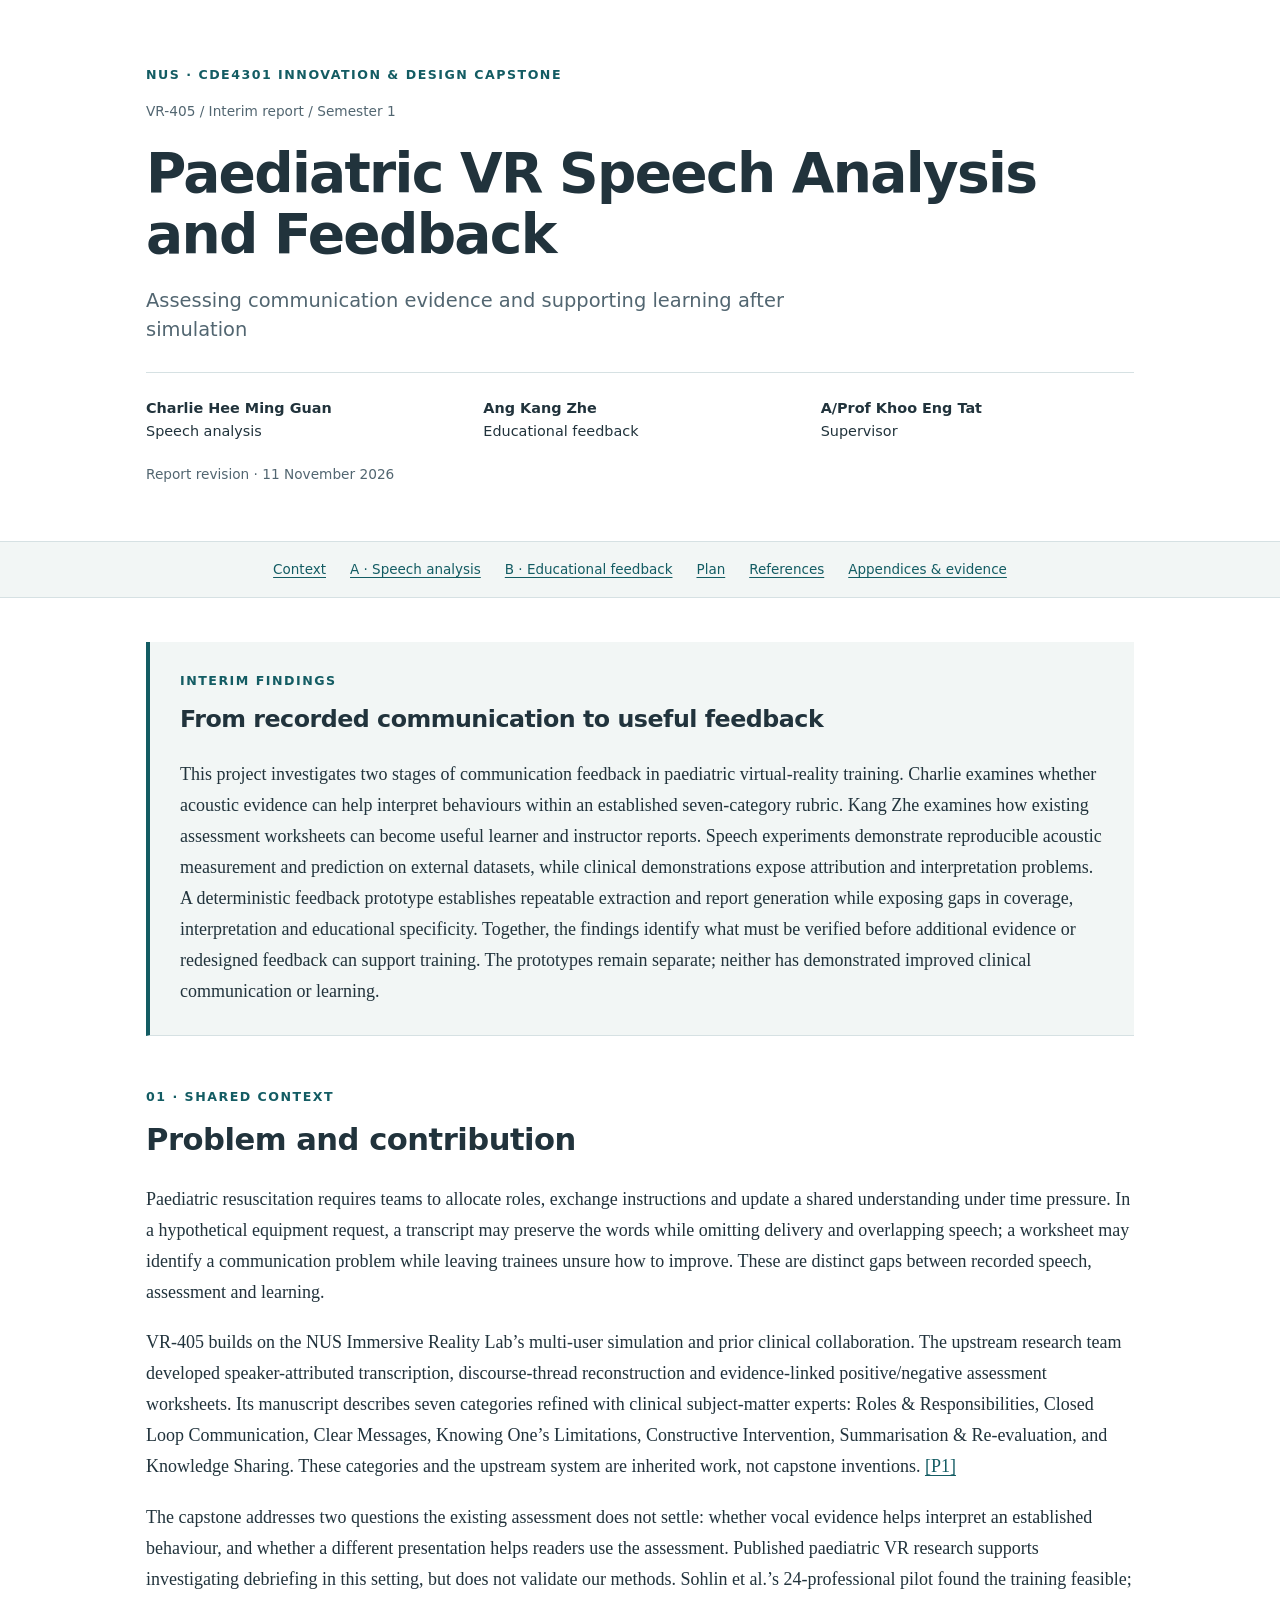
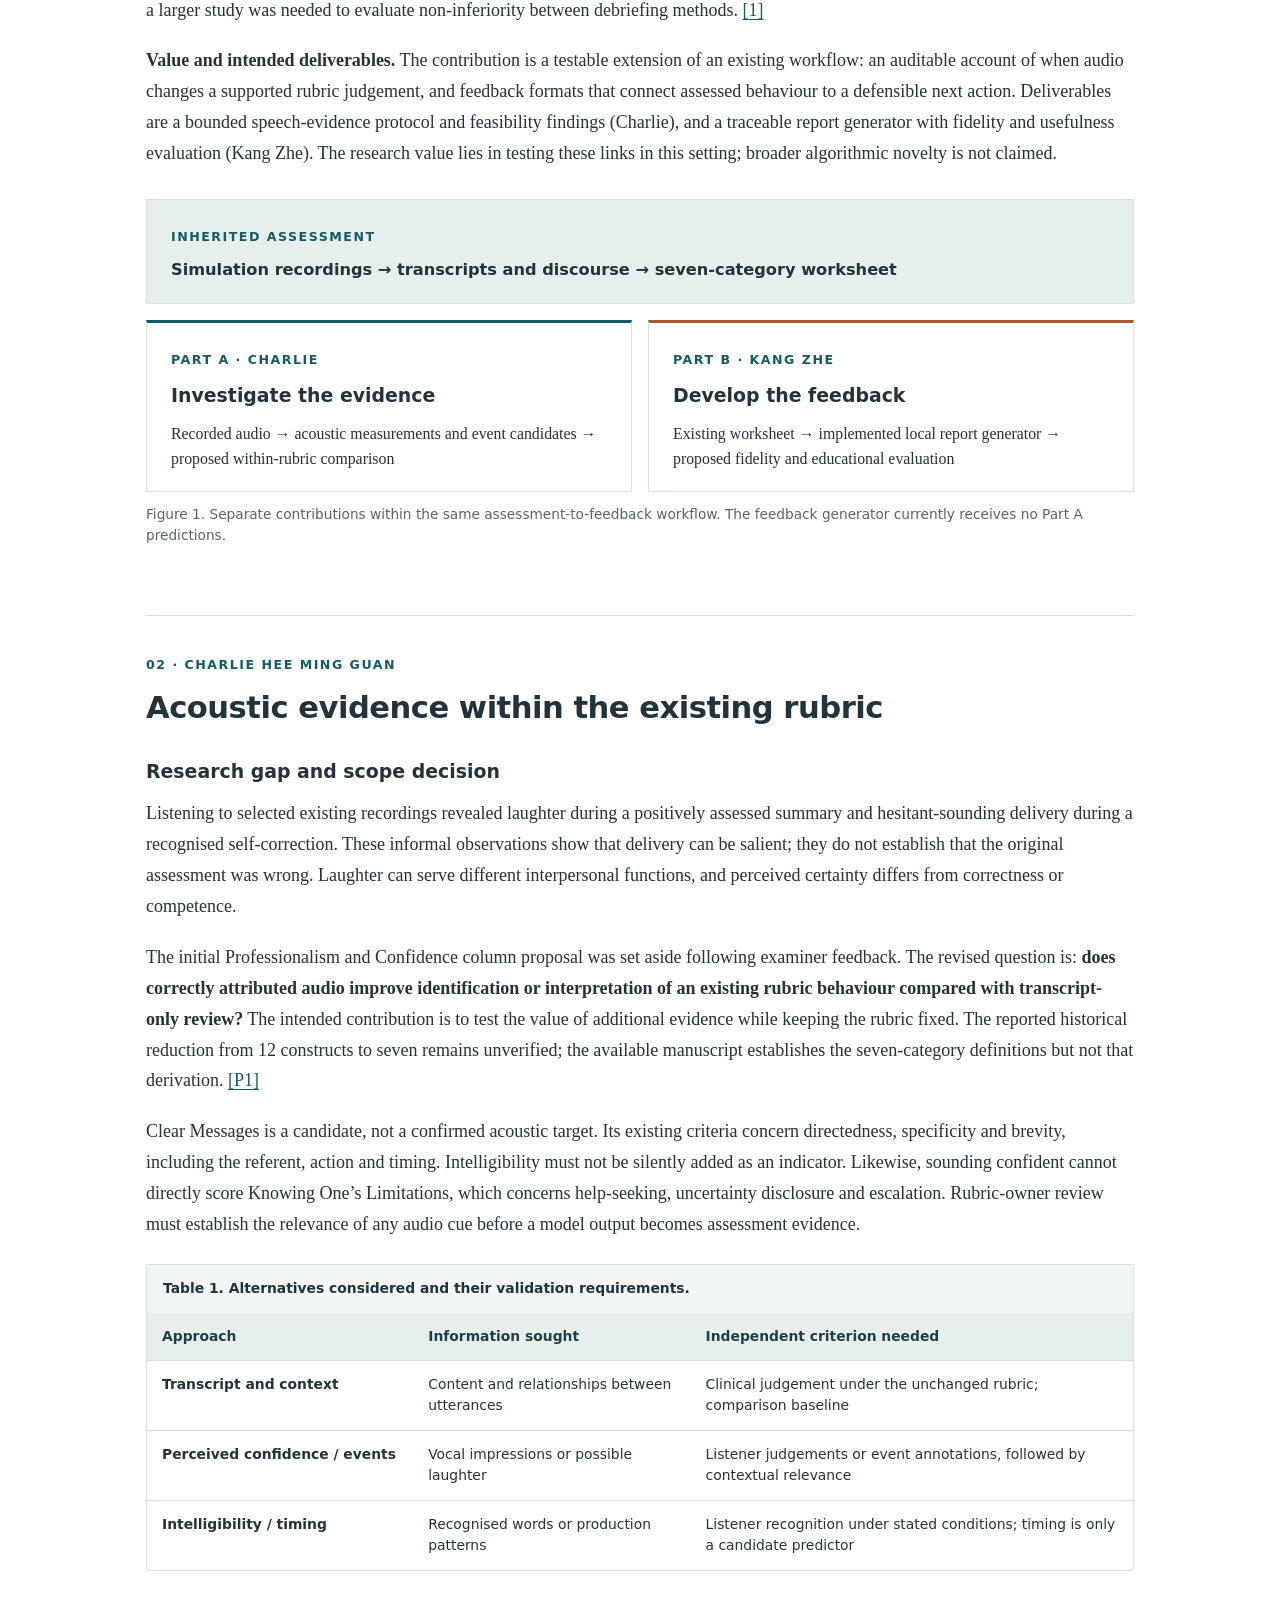
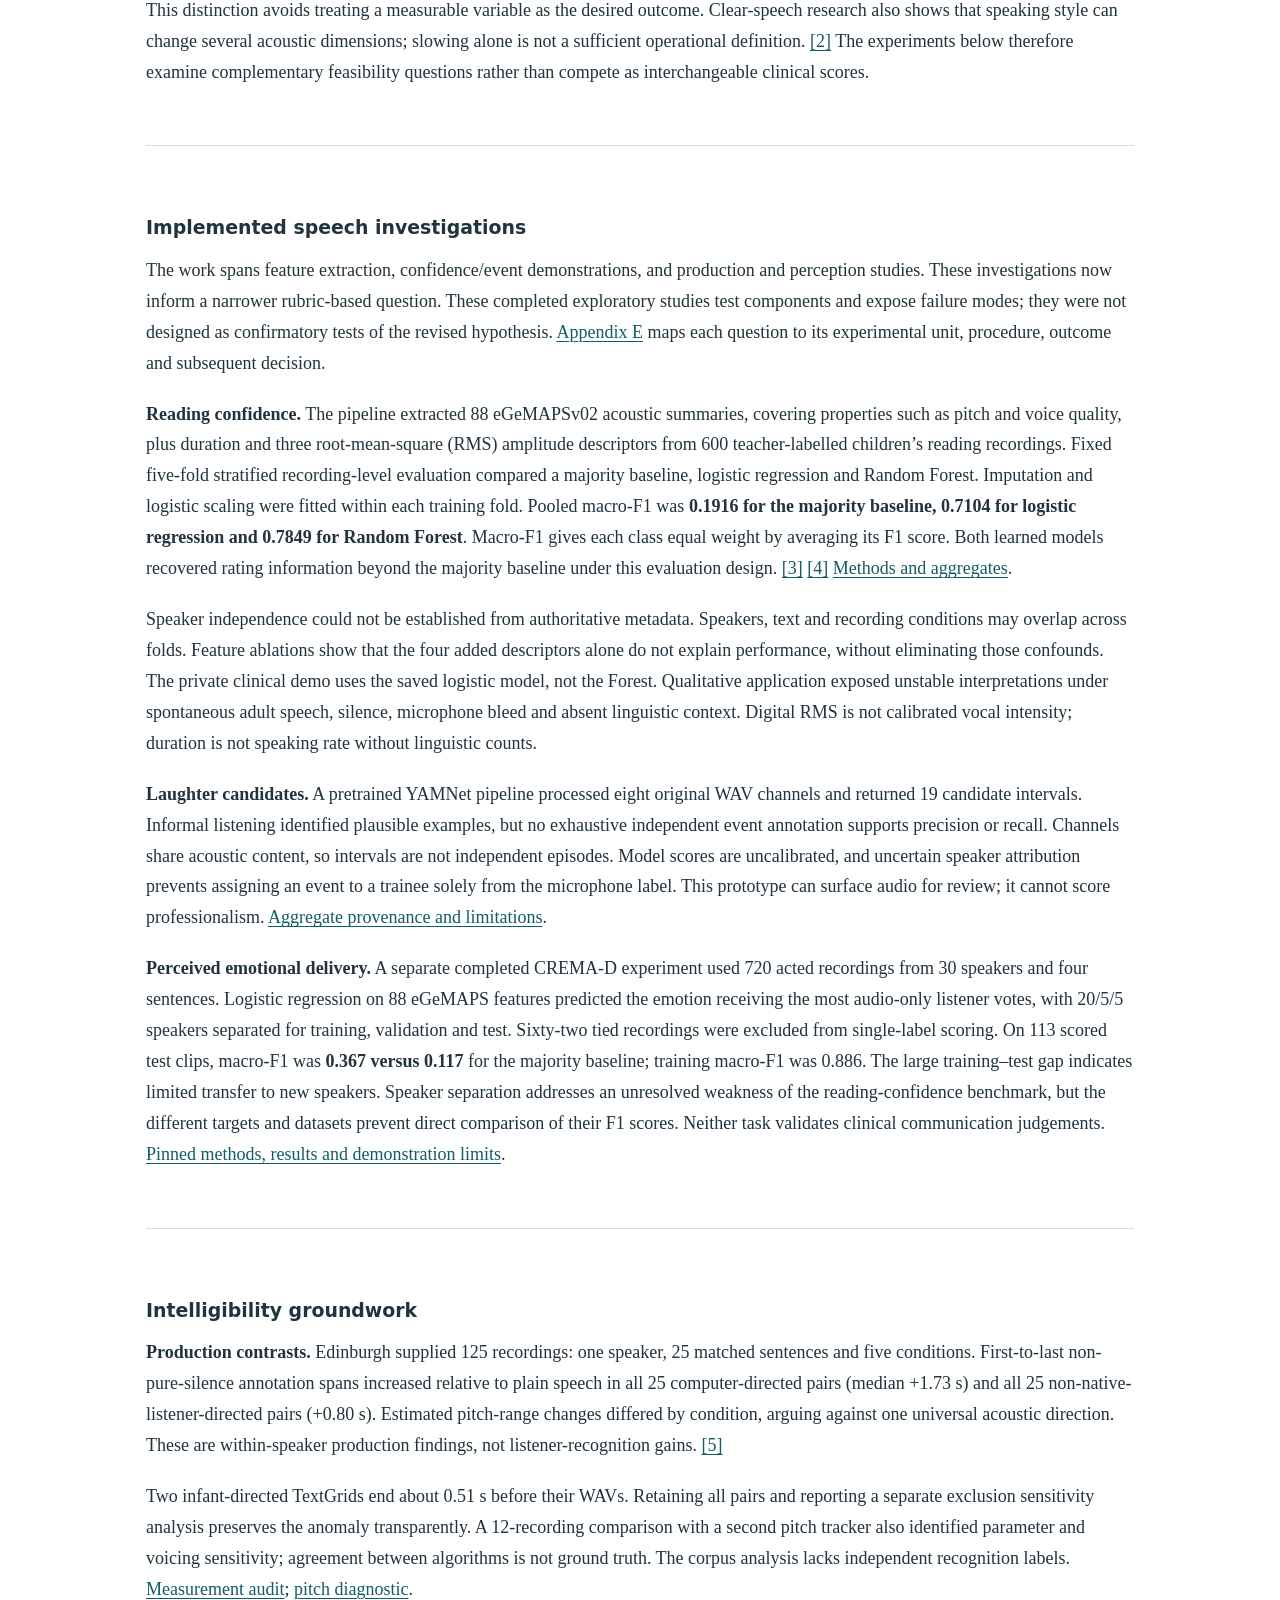
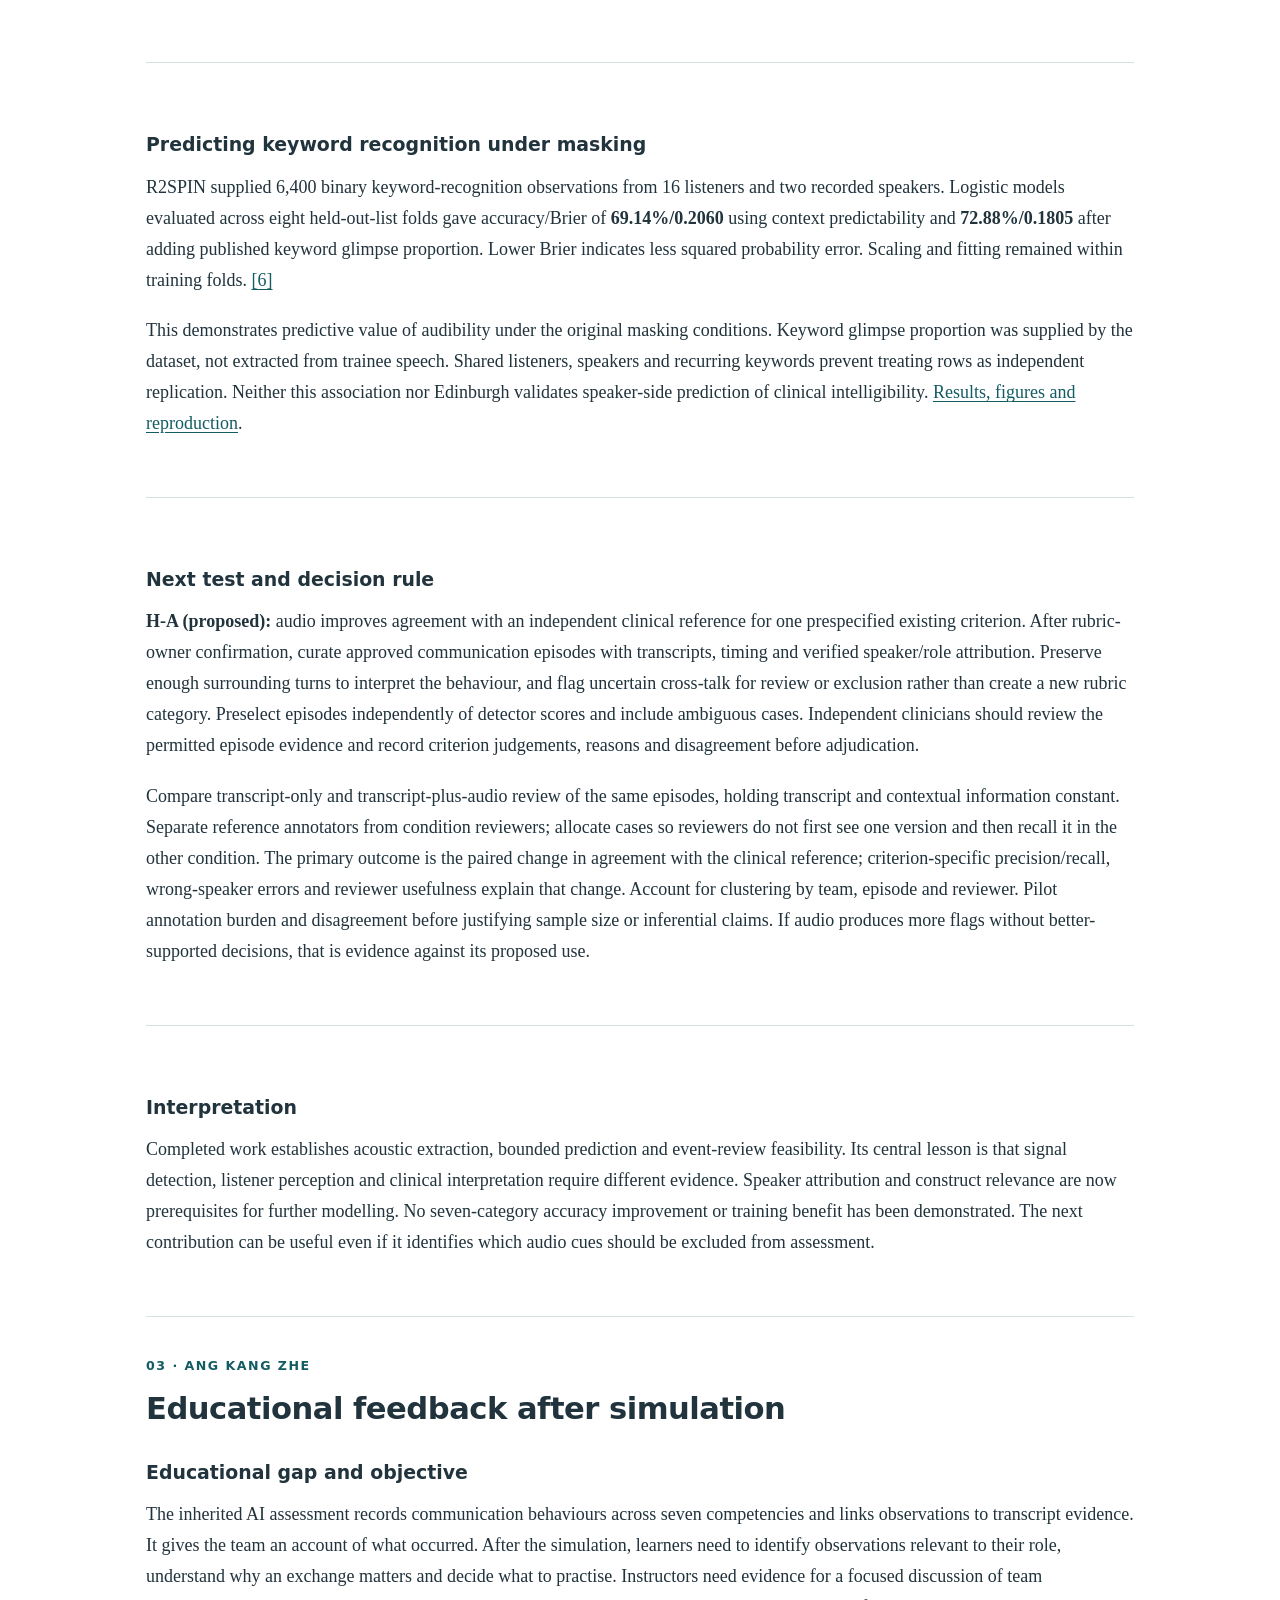
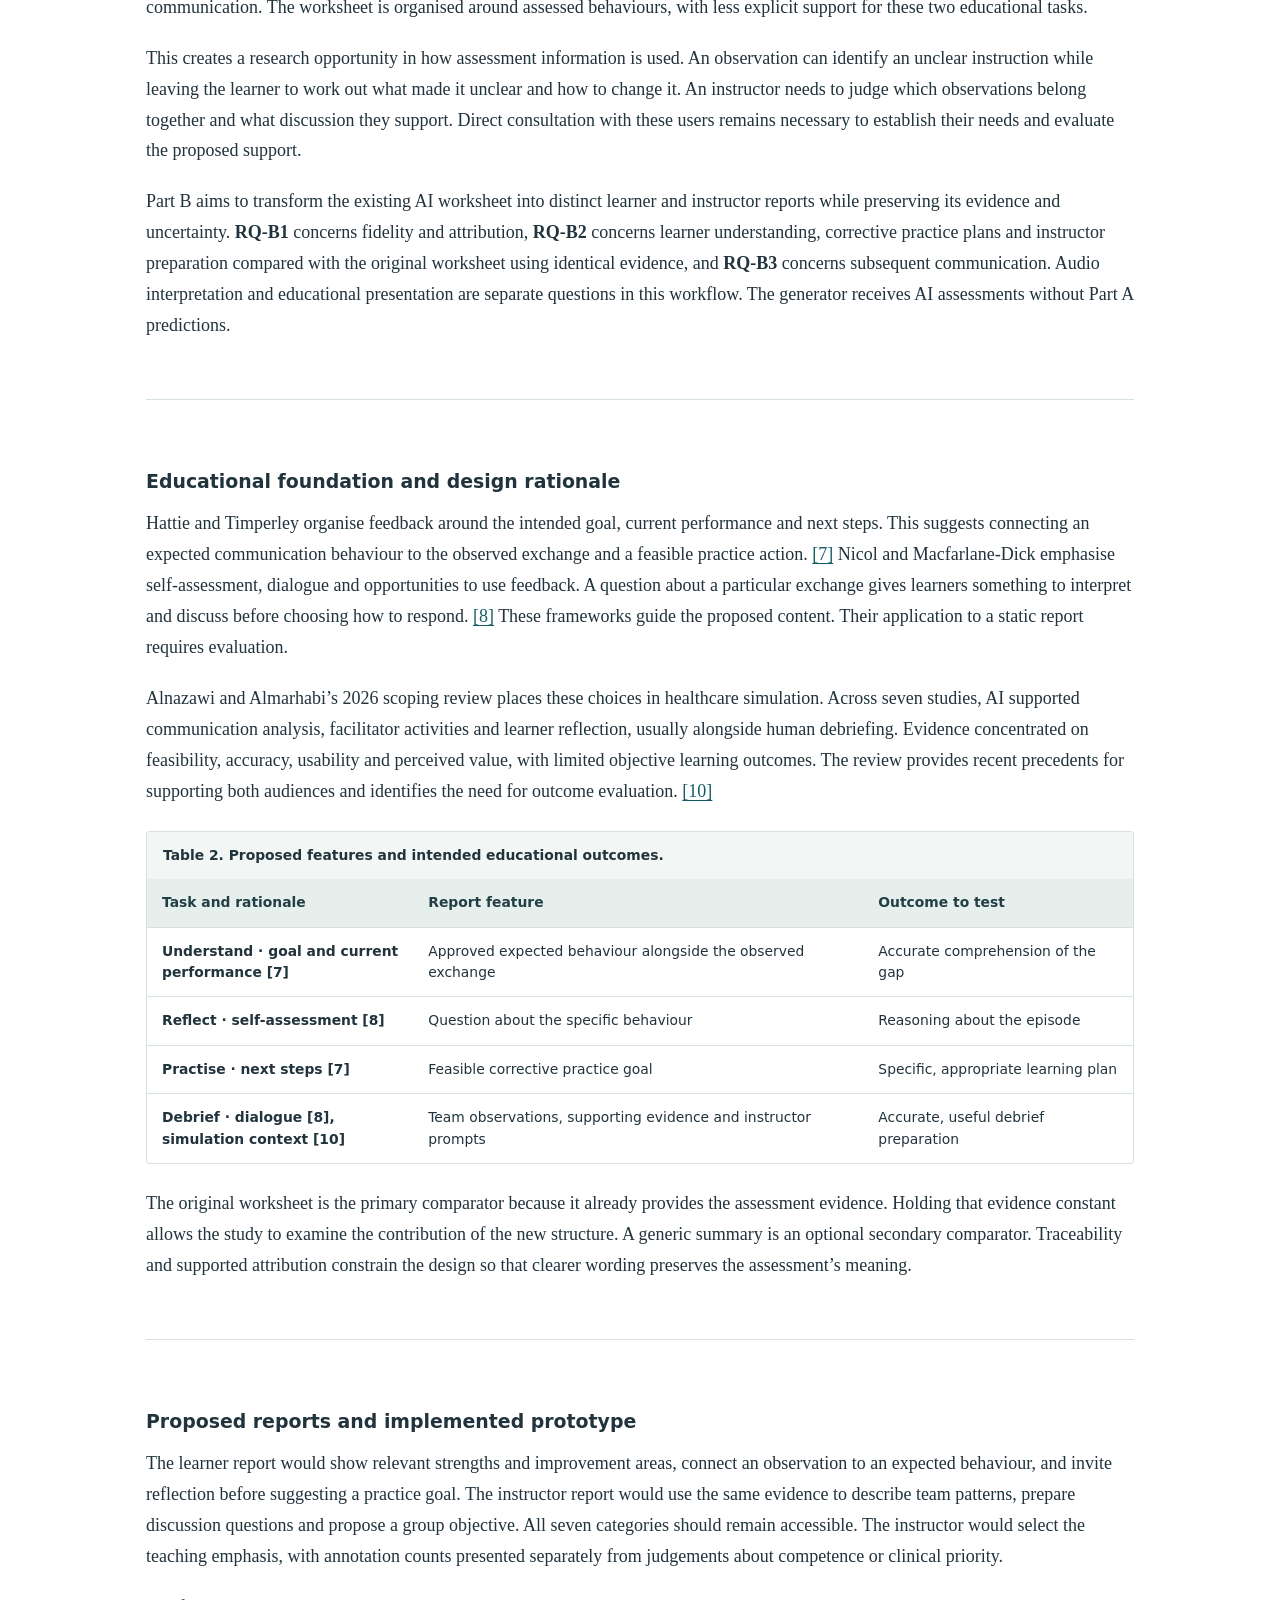
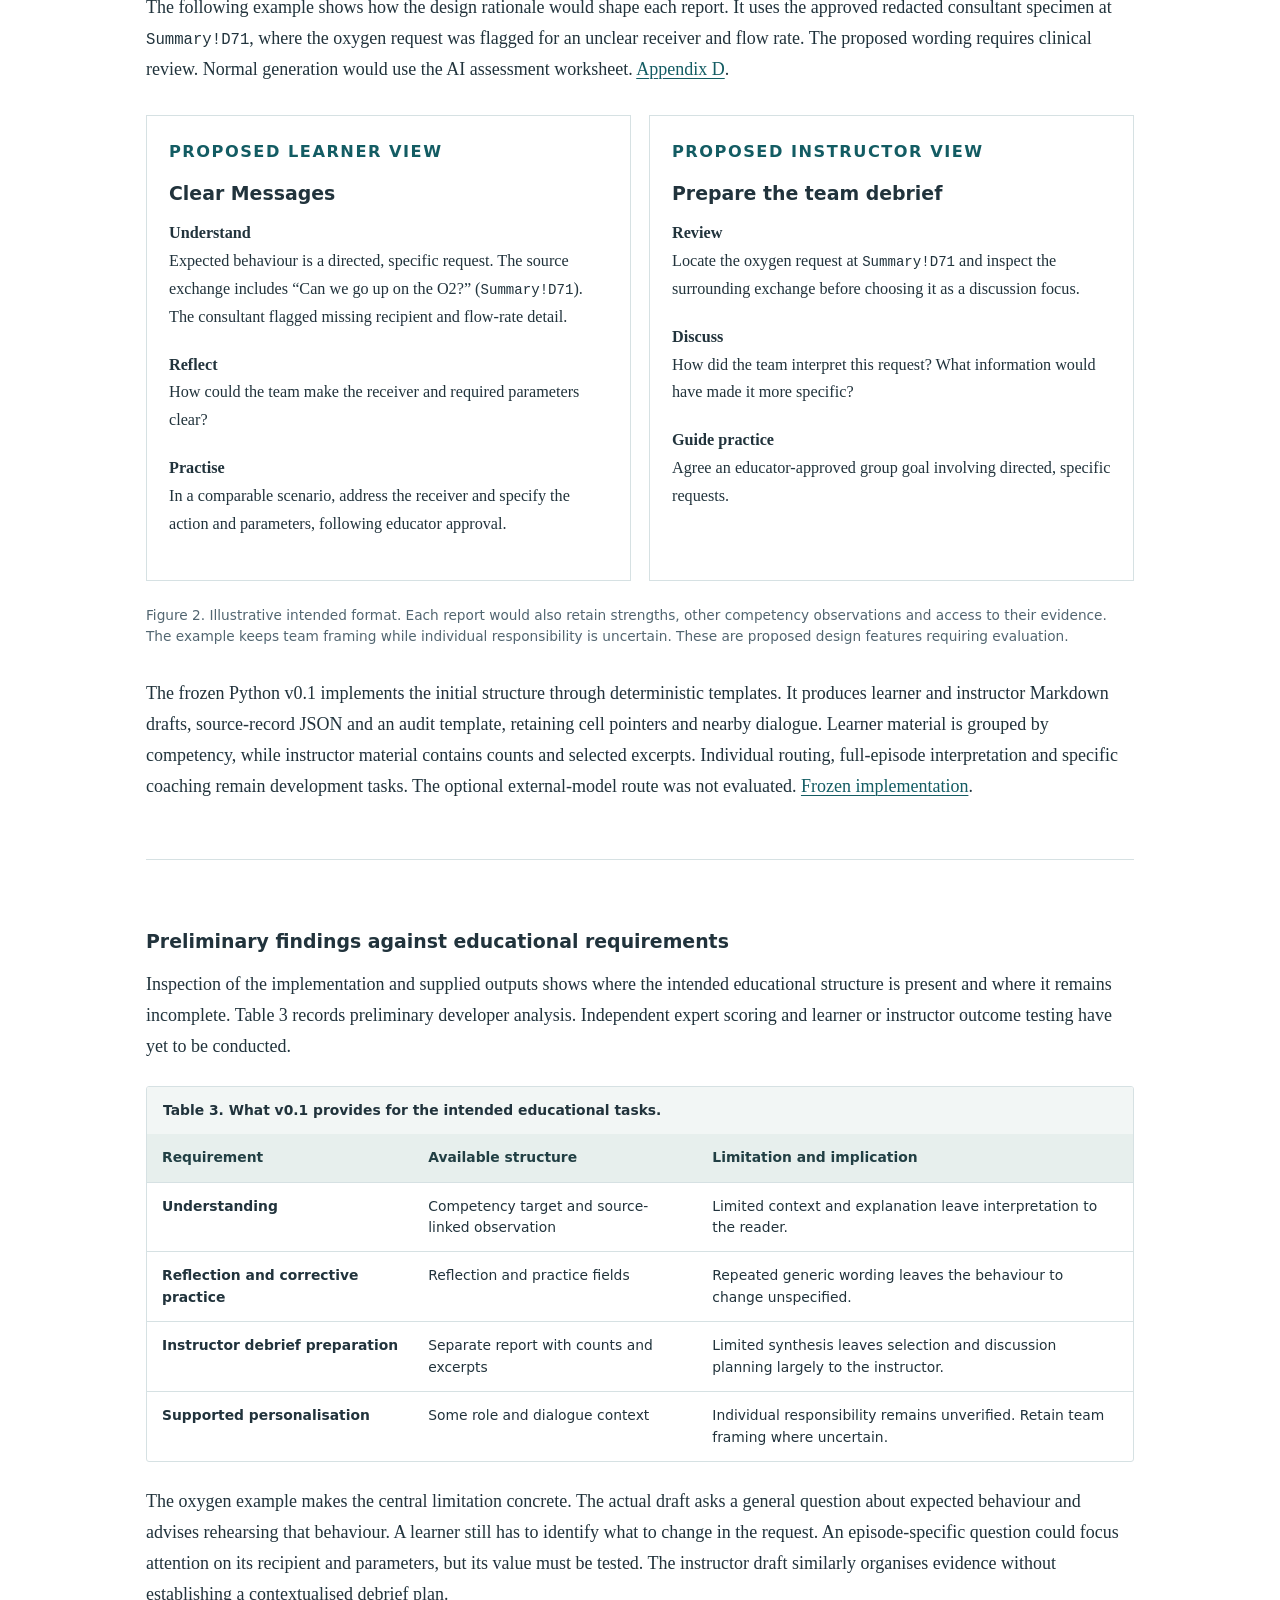
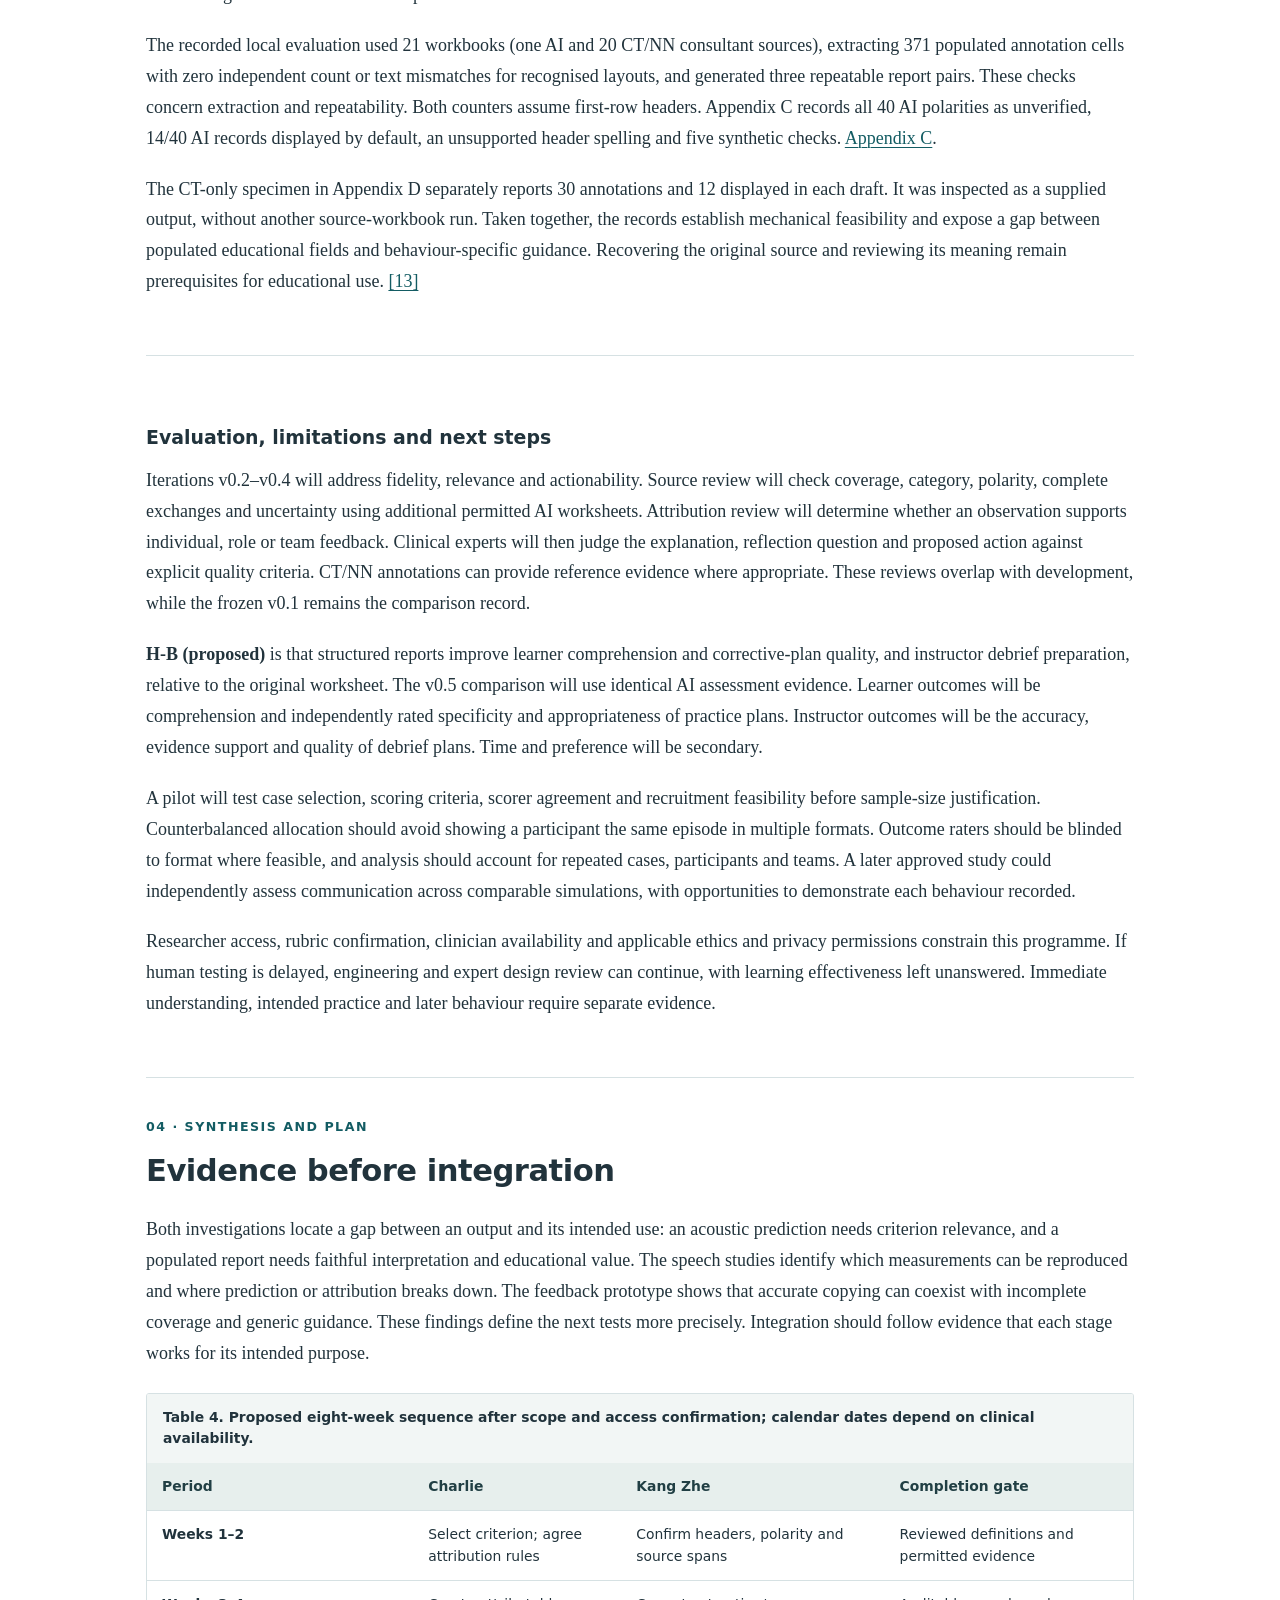
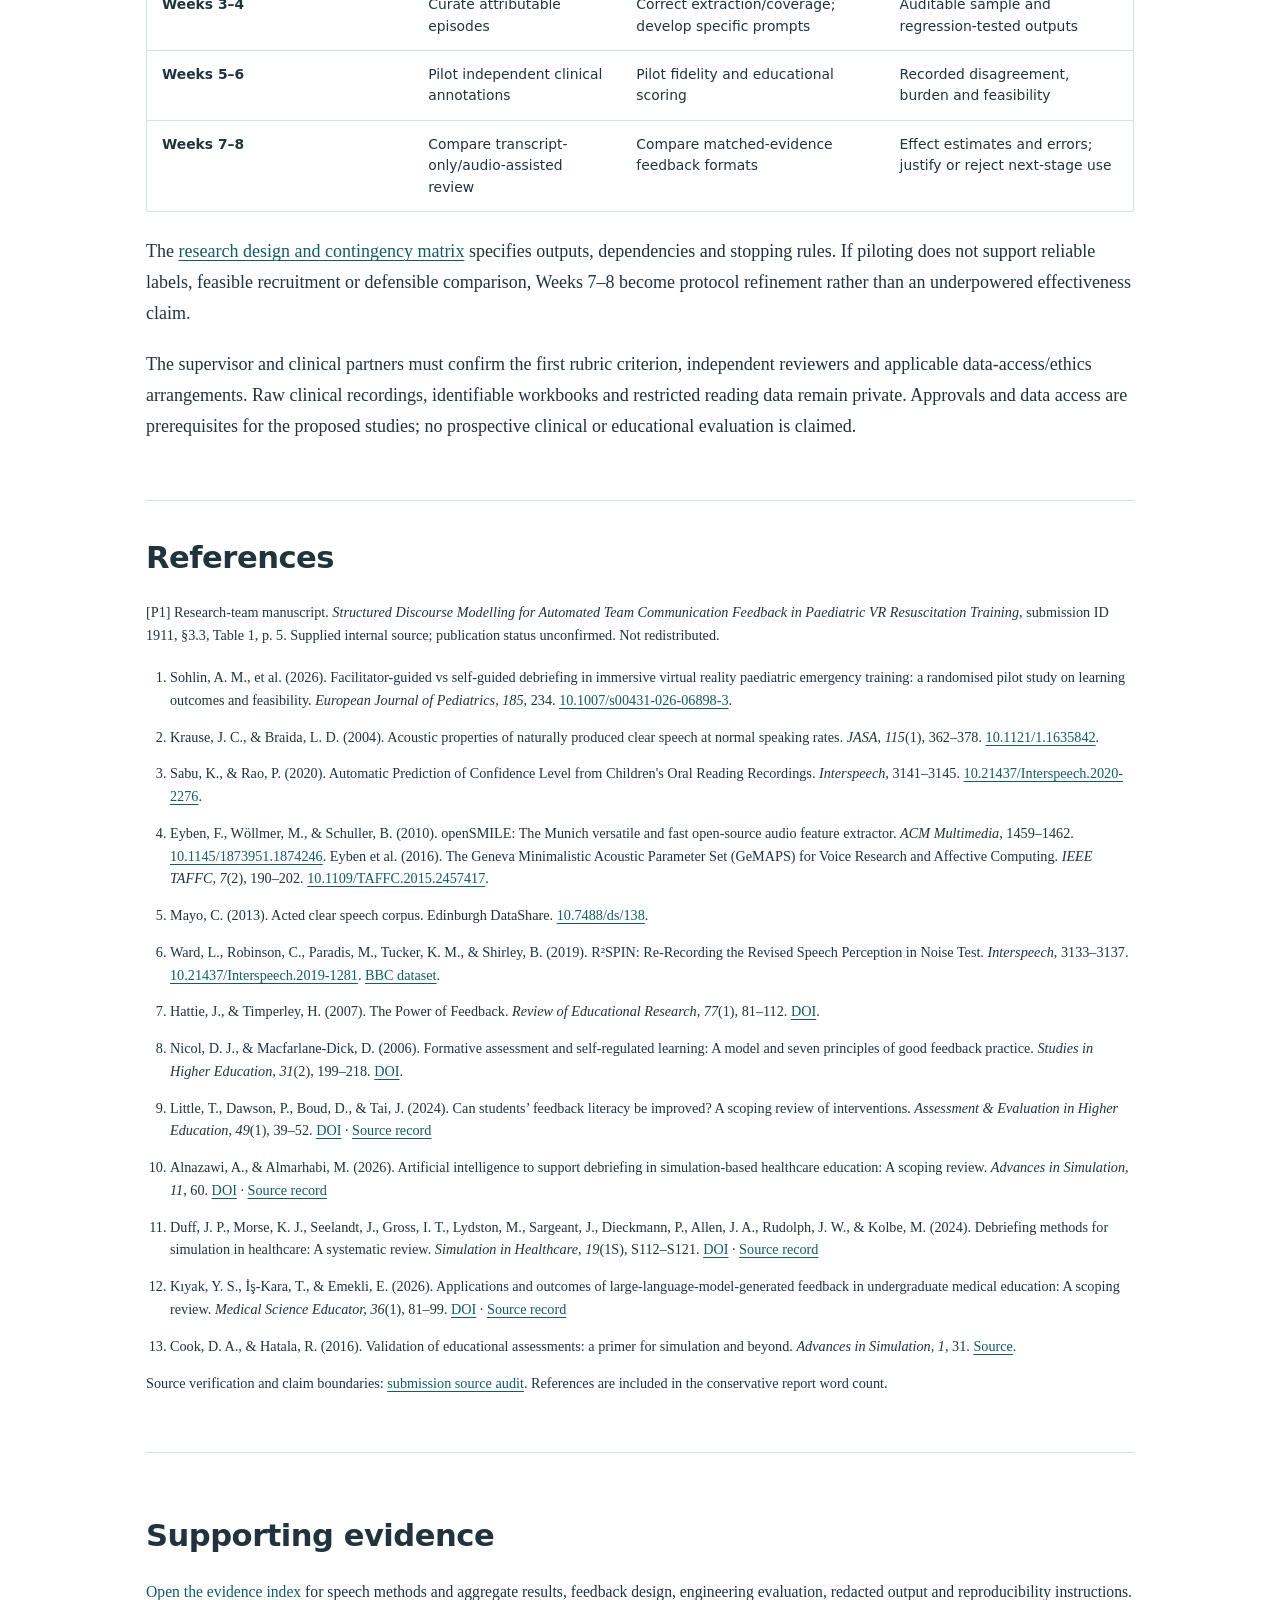
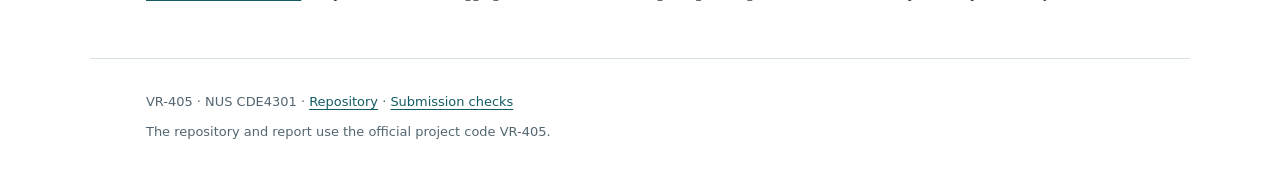
==== index.html @ 2db220df "Illustrate the intended learner and instructor report format" ====
<!doctype html>
<html lang="en"><head><meta charset="utf-8"><meta name="viewport" content="width=device-width,initial-scale=1"><meta name="description" content="VR-405 interim report: acoustic evidence within a seven-category communication rubric and educational feedback for paediatric VR training."><title>VR-405 · Paediatric VR Speech Analysis and Feedback</title><link rel="stylesheet" href="index.css"></head><body class="report"><a class="skip-link" href="#main-report">Skip to report</a>
<header class="masthead"><p class="eyebrow">NUS · CDE4301 Innovation &amp; Design Capstone</p><p class="report-code">VR-405 / Interim report / Semester 1</p><h1>Paediatric VR Speech Analysis and Feedback</h1><p class="deck">Assessing communication evidence and supporting learning after simulation</p><div class="authors"><p><strong>Charlie Hee Ming Guan</strong><br>Speech analysis</p><p><strong>Ang Kang Zhe</strong><br>Educational feedback</p><p><strong>A/Prof Khoo Eng Tat</strong><br>Supervisor</p></div><p class="status">Report revision · 11 November 2026</p></header>
<nav aria-label="Report navigation"><a href="#introduction">Context</a><a href="#part-a">A · Speech analysis</a><a href="#part-b">B · Educational feedback</a><a href="#conclusion">Plan</a><a href="#references">References</a><a href="docs/evidence.html">Appendices &amp; evidence</a></nav>
<main id="main-report">
<section id="summary" data-part="shared" class="summary"><p class="eyebrow">Interim findings</p><h2>From recorded communication to useful feedback</h2>
<p>This project investigates two stages of communication feedback in paediatric virtual-reality training. Charlie examines whether acoustic evidence can help interpret behaviours within an established seven-category rubric. Kang Zhe examines how existing assessment worksheets can become useful learner and instructor reports. Speech experiments demonstrate reproducible acoustic measurement and prediction on external datasets, while clinical demonstrations expose attribution and interpretation problems. A deterministic feedback prototype establishes repeatable extraction and report generation while exposing gaps in coverage, interpretation and educational specificity. Together, the findings identify what must be verified before additional evidence or redesigned feedback can support training. The prototypes remain separate; neither has demonstrated improved clinical communication or learning.</p></section>
<section id="introduction" data-part="shared"><p class="eyebrow">01 · Shared context</p><h2>Problem and contribution</h2>
<p>Paediatric resuscitation requires teams to allocate roles, exchange instructions and update a shared understanding under time pressure. In a hypothetical equipment request, a transcript may preserve the words while omitting delivery and overlapping speech; a worksheet may identify a communication problem while leaving trainees unsure how to improve. These are distinct gaps between recorded speech, assessment and learning.</p>
<p>VR-405 builds on the NUS Immersive Reality Lab’s multi-user simulation and prior clinical collaboration. The upstream research team developed speaker-attributed transcription, discourse-thread reconstruction and evidence-linked positive/negative assessment worksheets. Its manuscript describes seven categories refined with clinical subject-matter experts: Roles &amp; Responsibilities, Closed Loop Communication, Clear Messages, Knowing One’s Limitations, Constructive Intervention, Summarisation &amp; Re-evaluation, and Knowledge Sharing. These categories and the upstream system are inherited work, not capstone inventions. <a href="#ref-project">[P1]</a></p>
<p>The capstone addresses two questions the existing assessment does not settle: whether vocal evidence helps interpret an established behaviour, and whether a different presentation helps readers use the assessment. Published paediatric VR research supports investigating debriefing in this setting, but does not validate our methods. Sohlin et al.’s 24-professional pilot found the training feasible; a larger study was needed to evaluate non-inferiority between debriefing methods. <a href="#ref-vr">[1]</a></p>
<p><strong>Value and intended deliverables.</strong> The contribution is a testable extension of an existing workflow: an auditable account of when audio changes a supported rubric judgement, and feedback formats that connect assessed behaviour to a defensible next action. Deliverables are a bounded speech-evidence protocol and feasibility findings (Charlie), and a traceable report generator with fidelity and usefulness evaluation (Kang Zhe). The research value lies in testing these links in this setting; broader algorithmic novelty is not claimed.</p>
<figure class="workflow" aria-labelledby="workflow-caption">
<div class="flow-source"><span class="flow-label">Inherited assessment</span><strong>Simulation recordings → transcripts and discourse → seven-category worksheet</strong></div>
<div class="flow-branches"><div><span class="flow-label">Part A · Charlie</span><h3>Investigate the evidence</h3><p>Recorded audio → acoustic measurements and event candidates → proposed within-rubric comparison</p></div><div><span class="flow-label">Part B · Kang Zhe</span><h3>Develop the feedback</h3><p>Existing worksheet → implemented local report generator → proposed fidelity and educational evaluation</p></div></div>
<figcaption id="workflow-caption">Figure 1. Separate contributions within the same assessment-to-feedback workflow. The feedback generator currently receives no Part A predictions. </figcaption></figure>
</section>
<div id="charlie-contribution">
<section id="part-a" data-part="charlie"><p class="eyebrow">02 · Charlie Hee Ming Guan</p><h2>Acoustic evidence within the existing rubric</h2>
<h3>Research gap and scope decision</h3>
<p>Listening to selected existing recordings revealed laughter during a positively assessed summary and hesitant-sounding delivery during a recognised self-correction. These informal observations show that delivery can be salient; they do not establish that the original assessment was wrong. Laughter can serve different interpersonal functions, and perceived certainty differs from correctness or competence.</p>
<p>The initial Professionalism and Confidence column proposal was set aside following examiner feedback. The revised question is: <strong>does correctly attributed audio improve identification or interpretation of an existing rubric behaviour compared with transcript-only review?</strong> The intended contribution is to test the value of additional evidence while keeping the rubric fixed. The reported historical reduction from 12 constructs to seven remains unverified; the available manuscript establishes the seven-category definitions but not that derivation. <a href="#ref-project">[P1]</a></p>
<p>Clear Messages is a candidate, not a confirmed acoustic target. Its existing criteria concern directedness, specificity and brevity, including the referent, action and timing. Intelligibility must not be silently added as an indicator. Likewise, sounding confident cannot directly score Knowing One’s Limitations, which concerns help-seeking, uncertainty disclosure and escalation. Rubric-owner review must establish the relevance of any audio cue before a model output becomes assessment evidence.</p>
<div class="table-scroll" role="region" tabindex="0" aria-label="Speech research alternatives"><table><caption>Table 1. Alternatives considered and their validation requirements.</caption><thead><tr><th scope="col">Approach</th><th scope="col">Information sought</th><th scope="col">Independent criterion needed</th></tr></thead><tbody>
<tr><th scope="row">Transcript and context</th><td>Content and relationships between utterances</td><td>Clinical judgement under the unchanged rubric; comparison baseline</td></tr>
<tr><th scope="row">Perceived confidence / events</th><td>Vocal impressions or possible laughter</td><td>Listener judgements or event annotations, followed by contextual relevance</td></tr>
<tr><th scope="row">Intelligibility / timing</th><td>Recognised words or production patterns</td><td>Listener recognition under stated conditions; timing is only a candidate predictor</td></tr>
</tbody></table></div>
<p>This distinction avoids treating a measurable variable as the desired outcome. Clear-speech research also shows that speaking style can change several acoustic dimensions; slowing alone is not a sufficient operational definition. <a href="#ref-krause">[2]</a> The experiments below therefore examine complementary feasibility questions rather than compete as interchangeable clinical scores.</p>
</section>
<section id="methods" data-part="charlie"><h3>Implemented speech investigations</h3>
<p>The work spans feature extraction, confidence/event demonstrations, and production and perception studies. These investigations now inform a narrower rubric-based question. These completed exploratory studies test components and expose failure modes; they were not designed as confirmatory tests of the revised hypothesis. <a href="docs/project-design.html#completed">Appendix E</a> maps each question to its experimental unit, procedure, outcome and subsequent decision.</p>
<p><strong>Reading confidence.</strong> The pipeline extracted 88 eGeMAPSv02 acoustic summaries, covering properties such as pitch and voice quality, plus duration and three root-mean-square (RMS) amplitude descriptors from 600 teacher-labelled children’s reading recordings. Fixed five-fold stratified recording-level evaluation compared a majority baseline, logistic regression and Random Forest. Imputation and logistic scaling were fitted within each training fold. Pooled macro-F1 was <strong>0.1916 for the majority baseline, 0.7104 for logistic regression and 0.7849 for Random Forest</strong>. Macro-F1 gives each class equal weight by averaging its F1 score. Both learned models recovered rating information beyond the majority baseline under this evaluation design. <a href="#ref-sabu">[3]</a> <a href="#ref-features">[4]</a> <a href="docs/reading_confidence_benchmark.md">Methods and aggregates</a>.</p>
<p>Speaker independence could not be established from authoritative metadata. Speakers, text and recording conditions may overlap across folds. Feature ablations show that the four added descriptors alone do not explain performance, without eliminating those confounds. The private clinical demo uses the saved logistic model, not the Forest. Qualitative application exposed unstable interpretations under spontaneous adult speech, silence, microphone bleed and absent linguistic context. Digital RMS is not calibrated vocal intensity; duration is not speaking rate without linguistic counts.</p>
<p><strong>Laughter candidates.</strong> A pretrained YAMNet pipeline processed eight original WAV channels and returned 19 candidate intervals. Informal listening identified plausible examples, but no exhaustive independent event annotation supports precision or recall. Channels share acoustic content, so intervals are not independent episodes. Model scores are uncalibrated, and uncertain speaker attribution prevents assigning an event to a trainee solely from the microphone label. This prototype can surface audio for review; it cannot score professionalism. <a href="docs/speech-evidence.html#laughter">Aggregate provenance and limitations</a>.</p>
<p><strong>Perceived emotional delivery.</strong> A separate completed CREMA-D experiment used 720 acted recordings from 30 speakers and four sentences. Logistic regression on 88 eGeMAPS features predicted the emotion receiving the most audio-only listener votes, with 20/5/5 speakers separated for training, validation and test. Sixty-two tied recordings were excluded from single-label scoring. On 113 scored test clips, macro-F1 was <strong>0.367 versus 0.117</strong> for the majority baseline; training macro-F1 was 0.886. The large training–test gap indicates limited transfer to new speakers. Speaker separation addresses an unresolved weakness of the reading-confidence benchmark, but the different targets and datasets prevent direct comparison of their F1 scores. Neither task validates clinical communication judgements. <a href="docs/speech-evidence.html#emotion">Pinned methods, results and demonstration limits</a>.</p>
</section>
<section id="edinburgh" data-part="charlie"><h3>Intelligibility groundwork</h3>
<p><strong>Production contrasts.</strong> Edinburgh supplied 125 recordings: one speaker, 25 matched sentences and five conditions. First-to-last non-pure-silence annotation spans increased relative to plain speech in all 25 computer-directed pairs (median +1.73 s) and all 25 non-native-listener-directed pairs (+0.80 s). Estimated pitch-range changes differed by condition, arguing against one universal acoustic direction. These are within-speaker production findings, not listener-recognition gains. <a href="#ref-mayo">[5]</a></p>
<p>Two infant-directed TextGrids end about 0.51 s before their WAVs. Retaining all pairs and reporting a separate exclusion sensitivity analysis preserves the anomaly transparently. A 12-recording comparison with a second pitch tracker also identified parameter and voicing sensitivity; agreement between algorithms is not ground truth. The corpus analysis lacks independent recognition labels. <a href="docs/results/measurement-audit.md">Measurement audit</a>; <a href="docs/results/pitch-quality-review.md">pitch diagnostic</a>.</p>
</section>
<section id="benchmark" data-part="charlie"><h3>Predicting keyword recognition under masking</h3><p> R2SPIN supplied 6,400 binary keyword-recognition observations from 16 listeners and two recorded speakers. Logistic models evaluated across eight held-out-list folds gave accuracy/Brier of <strong>69.14%/0.2060</strong> using context predictability and <strong>72.88%/0.1805</strong> after adding published keyword glimpse proportion. Lower Brier indicates less squared probability error. Scaling and fitting remained within training folds. <a href="#ref-ward">[6]</a></p>
<p>This demonstrates predictive value of audibility under the original masking conditions. Keyword glimpse proportion was supplied by the dataset, not extracted from trainee speech. Shared listeners, speakers and recurring keywords prevent treating rows as independent replication. Neither this association nor Edinburgh validates speaker-side prediction of clinical intelligibility. <a href="docs/speech-evidence.html#intelligibility">Results, figures and reproduction</a>.</p></section>
<section id="questions" data-part="charlie"><h3>Next test and decision rule</h3>
<p><strong>H-A (proposed):</strong> audio improves agreement with an independent clinical reference for one prespecified existing criterion. After rubric-owner confirmation, curate approved communication episodes with transcripts, timing and verified speaker/role attribution. Preserve enough surrounding turns to interpret the behaviour, and flag uncertain cross-talk for review or exclusion rather than create a new rubric category. Preselect episodes independently of detector scores and include ambiguous cases. Independent clinicians should review the permitted episode evidence and record criterion judgements, reasons and disagreement before adjudication.</p>
<p>Compare transcript-only and transcript-plus-audio review of the same episodes, holding transcript and contextual information constant. Separate reference annotators from condition reviewers; allocate cases so reviewers do not first see one version and then recall it in the other condition. The primary outcome is the paired change in agreement with the clinical reference; criterion-specific precision/recall, wrong-speaker errors and reviewer usefulness explain that change. Account for clustering by team, episode and reviewer. Pilot annotation burden and disagreement before justifying sample size or inferential claims. If audio produces more flags without better-supported decisions, that is evidence against its proposed use.</p>
</section>
<section id="limitations" data-part="charlie"><h3>Interpretation</h3><p>Completed work establishes acoustic extraction, bounded prediction and event-review feasibility. Its central lesson is that signal detection, listener perception and clinical interpretation require different evidence. Speaker attribution and construct relevance are now prerequisites for further modelling. No seven-category accuracy improvement or training benefit has been demonstrated. The next contribution can be useful even if it identifies which audio cues should be excluded from assessment.</p></section>
</div>
<div id="kang-zhe-contribution">
<section id="part-b" data-part="kang_zhe"><p class="eyebrow">03 · Ang Kang Zhe</p><h2>Educational feedback after simulation</h2>
<h3>Educational gap and objective</h3>
<p>The inherited AI assessment records communication behaviours across seven competencies and links observations to transcript evidence. It gives the team an account of what occurred. After the simulation, learners need to identify observations relevant to their role, understand why an exchange matters and decide what to practise. Instructors need evidence for a focused discussion of team communication. The worksheet is organised around assessed behaviours, with less explicit support for these two educational tasks.</p>
<p>This creates a research opportunity in how assessment information is used. An observation can identify an unclear instruction while leaving the learner to work out what made it unclear and how to change it. An instructor needs to judge which observations belong together and what discussion they support. Direct consultation with these users remains necessary to establish their needs and evaluate the proposed support.</p>
<p>Part B aims to transform the existing AI worksheet into distinct learner and instructor reports while preserving its evidence and uncertainty. <strong>RQ-B1</strong> concerns fidelity and attribution, <strong>RQ-B2</strong> concerns learner understanding, corrective practice plans and instructor preparation compared with the original worksheet using identical evidence, and <strong>RQ-B3</strong> concerns subsequent communication. Audio interpretation and educational presentation are separate questions in this workflow. The generator receives AI assessments without Part A predictions.</p>
</section>
<section id="feedback-theory" data-part="kang_zhe"><h3>Educational foundation and design rationale</h3>
<p>Hattie and Timperley organise feedback around the intended goal, current performance and next steps. This suggests connecting an expected communication behaviour to the observed exchange and a feasible practice action. <a id="cite-feedback-hattie" href="#ref-hattie">[7]</a> Nicol and Macfarlane-Dick emphasise self-assessment, dialogue and opportunities to use feedback. A question about a particular exchange gives learners something to interpret and discuss before choosing how to respond. <a id="cite-feedback-nicol" href="#ref-nicol">[8]</a> These frameworks guide the proposed content. Their application to a static report requires evaluation.</p>
<p>Alnazawi and Almarhabi’s 2026 scoping review places these choices in healthcare simulation. Across seven studies, AI supported communication analysis, facilitator activities and learner reflection, usually alongside human debriefing. Evidence concentrated on feasibility, accuracy, usability and perceived value, with limited objective learning outcomes. The review provides recent precedents for supporting both audiences and identifies the need for outcome evaluation. <a href="#ref-alnazawi">[10]</a></p>
<div class="table-scroll" role="region" tabindex="0" aria-label="Educational rationale and report features"><table><caption>Table 2. Proposed features and intended educational outcomes.</caption><thead><tr><th scope="col">Task and rationale</th><th scope="col">Report feature</th><th scope="col">Outcome to test</th></tr></thead><tbody>
<tr><th scope="row">Understand · goal and current performance [7]</th><td>Approved expected behaviour alongside the observed exchange</td><td>Accurate comprehension of the gap</td></tr>
<tr><th scope="row">Reflect · self-assessment [8]</th><td>Question about the specific behaviour</td><td>Reasoning about the episode</td></tr>
<tr><th scope="row">Practise · next steps [7]</th><td>Feasible corrective practice goal</td><td>Specific, appropriate learning plan</td></tr>
<tr><th scope="row">Debrief · dialogue [8], simulation context [10]</th><td>Team observations, supporting evidence and instructor prompts</td><td>Accurate, useful debrief preparation</td></tr>
</tbody></table></div>
<p>The original worksheet is the primary comparator because it already provides the assessment evidence. Holding that evidence constant allows the study to examine the contribution of the new structure. A generic summary is an optional secondary comparator. Traceability and supported attribution constrain the design so that clearer wording preserves the assessment’s meaning.</p>
</section>
<section id="feedback-method" data-part="kang_zhe"><h3>Proposed reports and implemented prototype</h3>
<p>The learner report would show relevant strengths and improvement areas, connect an observation to an expected behaviour, and invite reflection before suggesting a practice goal. The instructor report would use the same evidence to describe team patterns, prepare discussion questions and propose a group objective. All seven categories should remain accessible. The instructor would select the teaching emphasis, with annotation counts presented separately from judgements about competence or clinical priority.</p>
<p>The following example shows how the design rationale would shape each report. It uses the approved redacted consultant specimen at <code>Summary!D71</code>, where the oxygen request was flagged for an unclear receiver and flow rate. The proposed wording requires clinical review. Normal generation would use the AI assessment worksheet. <a href="docs/feedback/output-v01.html">Appendix D</a>.</p>
<figure id="feedback-format" aria-labelledby="feedback-format-caption">
<div class="evidence-grid">
<article class="evidence-card"><p class="eyebrow">Proposed learner view</p><h3>Clear Messages</h3>
<p><strong>Understand</strong><br>Expected behaviour is a directed, specific request. The source exchange includes “Can we go up on the O2?” (<code>Summary!D71</code>). The consultant flagged missing recipient and flow-rate detail.</p>
<p><strong>Reflect</strong><br>How could the team make the receiver and required parameters clear?</p>
<p><strong>Practise</strong><br>In a comparable scenario, address the receiver and specify the action and parameters, following educator approval.</p></article>
<article class="evidence-card"><p class="eyebrow">Proposed instructor view</p><h3>Prepare the team debrief</h3>
<p><strong>Review</strong><br>Locate the oxygen request at <code>Summary!D71</code> and inspect the surrounding exchange before choosing it as a discussion focus.</p>
<p><strong>Discuss</strong><br>How did the team interpret this request? What information would have made it more specific?</p>
<p><strong>Guide practice</strong><br>Agree an educator-approved group goal involving directed, specific requests.</p></article>
</div>
<figcaption id="feedback-format-caption">Figure 2. Illustrative intended format. Each report would also retain strengths, other competency observations and access to their evidence. The example keeps team framing while individual responsibility is uncertain. These are proposed design features requiring evaluation.</figcaption>
</figure>
<p>The frozen Python v0.1 implements the initial structure through deterministic templates. It produces learner and instructor Markdown drafts, source-record JSON and an audit template, retaining cell pointers and nearby dialogue. Learner material is grouped by competency, while instructor material contains counts and selected excerpts. Individual routing, full-episode interpretation and specific coaching remain development tasks. The optional external-model route was not evaluated. <a href="prototype/feedback/v0.1/README.md">Frozen implementation</a>.</p>
</section>
<section id="feedback-evaluation" data-part="kang_zhe"><h3>Preliminary findings against educational requirements</h3>
<p>Inspection of the implementation and supplied outputs shows where the intended educational structure is present and where it remains incomplete. Table 3 records preliminary developer analysis. Independent expert scoring and learner or instructor outcome testing have yet to be conducted.</p>
<div class="table-scroll" role="region" tabindex="0" aria-label="Educational requirements and preliminary feedback findings"><table><caption>Table 3. What v0.1 provides for the intended educational tasks.</caption><thead><tr><th scope="col">Requirement</th><th scope="col">Available structure</th><th scope="col">Limitation and implication</th></tr></thead><tbody>
<tr><th scope="row">Understanding</th><td>Competency target and source-linked observation</td><td>Limited context and explanation leave interpretation to the reader.</td></tr>
<tr><th scope="row">Reflection and corrective practice</th><td>Reflection and practice fields</td><td>Repeated generic wording leaves the behaviour to change unspecified.</td></tr>
<tr><th scope="row">Instructor debrief preparation</th><td>Separate report with counts and excerpts</td><td>Limited synthesis leaves selection and discussion planning largely to the instructor.</td></tr>
<tr><th scope="row">Supported personalisation</th><td>Some role and dialogue context</td><td>Individual responsibility remains unverified. Retain team framing where uncertain.</td></tr>
</tbody></table></div>
<p>The oxygen example makes the central limitation concrete. The actual draft asks a general question about expected behaviour and advises rehearsing that behaviour. A learner still has to identify what to change in the request. An episode-specific question could focus attention on its recipient and parameters, but its value must be tested. The instructor draft similarly organises evidence without establishing a contextualised debrief plan.</p>
<p>The recorded local evaluation used 21 workbooks (one AI and 20 CT/NN consultant sources), extracting 371 populated annotation cells with zero independent count or text mismatches for recognised layouts, and generated three repeatable report pairs. These checks concern extraction and repeatability. Both counters assume first-row headers. Appendix C records all 40 AI polarities as unverified, 14/40 AI records displayed by default, an unsupported header spelling and five synthetic checks. <a href="docs/feedback/evaluation-v01.html">Appendix C</a>.</p>
<p>The CT-only specimen in Appendix D separately reports 30 annotations and 12 displayed in each draft. It was inspected as a supplied output, without another source-workbook run. Taken together, the records establish mechanical feasibility and expose a gap between populated educational fields and behaviour-specific guidance. Recovering the original source and reviewing its meaning remain prerequisites for educational use. <a id="cite-feedback-validity" href="#ref-validity">[13]</a></p>
</section>
<section id="feedback-discussion" data-part="kang_zhe"><h3>Evaluation, limitations and next steps</h3>
<p>Iterations v0.2–v0.4 will address fidelity, relevance and actionability. Source review will check coverage, category, polarity, complete exchanges and uncertainty using additional permitted AI worksheets. Attribution review will determine whether an observation supports individual, role or team feedback. Clinical experts will then judge the explanation, reflection question and proposed action against explicit quality criteria. CT/NN annotations can provide reference evidence where appropriate. These reviews overlap with development, while the frozen v0.1 remains the comparison record.</p>
<p><strong>H-B (proposed)</strong> is that structured reports improve learner comprehension and corrective-plan quality, and instructor debrief preparation, relative to the original worksheet. The v0.5 comparison will use identical AI assessment evidence. Learner outcomes will be comprehension and independently rated specificity and appropriateness of practice plans. Instructor outcomes will be the accuracy, evidence support and quality of debrief plans. Time and preference will be secondary.</p>
<p>A pilot will test case selection, scoring criteria, scorer agreement and recruitment feasibility before sample-size justification. Counterbalanced allocation should avoid showing a participant the same episode in multiple formats. Outcome raters should be blinded to format where feasible, and analysis should account for repeated cases, participants and teams. A later approved study could independently assess communication across comparable simulations, with opportunities to demonstrate each behaviour recorded.</p>
<p>Researcher access, rubric confirmation, clinician availability and applicable ethics and privacy permissions constrain this programme. If human testing is delayed, engineering and expert design review can continue, with learning effectiveness left unanswered. Immediate understanding, intended practice and later behaviour require separate evidence.</p>
</section>
</div>
<section id="conclusion" data-part="shared"><p class="eyebrow">04 · Synthesis and plan</p><h2>Evidence before integration</h2>
<p>Both investigations locate a gap between an output and its intended use: an acoustic prediction needs criterion relevance, and a populated report needs faithful interpretation and educational value. The speech studies identify which measurements can be reproduced and where prediction or attribution breaks down. The feedback prototype shows that accurate copying can coexist with incomplete coverage and generic guidance. These findings define the next tests more precisely. Integration should follow evidence that each stage works for its intended purpose.</p>
<div class="table-scroll" role="region" tabindex="0" aria-label="Conditional project milestones"><table><caption>Table 4. Proposed eight-week sequence after scope and access confirmation; calendar dates depend on clinical availability.</caption><thead><tr><th scope="col">Period</th><th scope="col">Charlie</th><th scope="col">Kang Zhe</th><th scope="col">Completion gate</th></tr></thead><tbody>
<tr><th scope="row">Weeks 1–2</th><td>Select criterion; agree attribution rules</td><td>Confirm headers, polarity and source spans</td><td>Reviewed definitions and permitted evidence</td></tr>
<tr><th scope="row">Weeks 3–4</th><td>Curate attributable episodes</td><td>Correct extraction/coverage; develop specific prompts</td><td>Auditable sample and regression-tested outputs</td></tr>
<tr><th scope="row">Weeks 5–6</th><td>Pilot independent clinical annotations</td><td>Pilot fidelity and educational scoring</td><td>Recorded disagreement, burden and feasibility</td></tr>
<tr><th scope="row">Weeks 7–8</th><td>Compare transcript-only/audio-assisted review</td><td>Compare matched-evidence feedback formats</td><td>Effect estimates and errors; justify or reject next-stage use</td></tr>
</tbody></table></div>
<p>The <a href="docs/project-design.html#planned">research design and contingency matrix</a> specifies outputs, dependencies and stopping rules. If piloting does not support reliable labels, feasible recruitment or defensible comparison, Weeks 7–8 become protocol refinement rather than an underpowered effectiveness claim.</p>
<p>The supervisor and clinical partners must confirm the first rubric criterion, independent reviewers and applicable data-access/ethics arrangements. Raw clinical recordings, identifiable workbooks and restricted reading data remain private. Approvals and data access are prerequisites for the proposed studies; no prospective clinical or educational evaluation is claimed.</p>
</section>
<section id="references" data-part="references" class="references"><h2>References</h2><p id="ref-project">[P1] Research-team manuscript. <em>Structured Discourse Modelling for Automated Team Communication Feedback in Paediatric VR Resuscitation Training</em>, submission ID 1911, §3.3, Table 1, p. 5. Supplied internal source; publication status unconfirmed. Not redistributed.</p><ol><li id="ref-vr">Sohlin, A. M., et al. (2026). Facilitator-guided vs self-guided debriefing in immersive virtual reality paediatric emergency training: a randomised pilot study on learning outcomes and feasibility. <em>European Journal of Pediatrics, 185</em>, 234. <a href="https://link.springer.com/article/10.1007/s00431-026-06898-3">10.1007/s00431-026-06898-3</a>.</li>
<li id="ref-krause">Krause, J. C., &amp; Braida, L. D. (2004). Acoustic properties of naturally produced clear speech at normal speaking rates. <em>JASA, 115</em>(1), 362–378. <a href="https://pubmed.ncbi.nlm.nih.gov/14759028/">10.1121/1.1635842</a>.</li>
<li id="ref-sabu">Sabu, K., &amp; Rao, P. (2020). Automatic Prediction of Confidence Level from Children's Oral Reading Recordings. <em>Interspeech</em>, 3141–3145. <a href="https://www.isca-archive.org/interspeech_2020/sabu20_interspeech.html">10.21437/Interspeech.2020-2276</a>.</li>
<li id="ref-features">Eyben, F., Wöllmer, M., &amp; Schuller, B. (2010). openSMILE: The Munich versatile and fast open-source audio feature extractor. <em>ACM Multimedia</em>, 1459–1462. <a href="https://doi.org/10.1145/1873951.1874246">10.1145/1873951.1874246</a>. Eyben et al. (2016). The Geneva Minimalistic Acoustic Parameter Set (GeMAPS) for Voice Research and Affective Computing. <em>IEEE TAFFC, 7</em>(2), 190–202. <a href="https://doi.org/10.1109/TAFFC.2015.2457417">10.1109/TAFFC.2015.2457417</a>.</li>
<li id="ref-mayo">Mayo, C. (2013). Acted clear speech corpus. Edinburgh DataShare. <a href="https://datashare.ed.ac.uk/items/e0d78c30-c38d-41a5-947c-b03186a50a97">10.7488/ds/138</a>.</li>
<li id="ref-ward">Ward, L., Robinson, C., Paradis, M., Tucker, K. M., &amp; Shirley, B. (2019). R²SPIN: Re-Recording the Revised Speech Perception in Noise Test. <em>Interspeech</em>, 3133–3137. <a href="https://www.isca-archive.org/interspeech_2019/ward19b_interspeech.html">10.21437/Interspeech.2019-1281</a>. <a href="https://github.com/bbc/r2spin">BBC dataset</a>.</li>
<li id="ref-hattie" tabindex="-1">Hattie, J., &amp; Timperley, H. (2007). The Power of Feedback. <em>Review of Educational Research, 77</em>(1), 81–112. <a href="https://doi.org/10.3102/003465430298487">DOI</a>.</li>
<li id="ref-nicol" tabindex="-1">Nicol, D. J., &amp; Macfarlane-Dick, D. (2006). Formative assessment and self-regulated learning: A model and seven principles of good feedback practice. <em>Studies in Higher Education, 31</em>(2), 199–218. <a href="https://doi.org/10.1080/03075070600572090">DOI</a>.</li>
<li id="ref-little">Little, T., Dawson, P., Boud, D., &amp; Tai, J. (2024). Can students’ feedback literacy be improved? A scoping review of interventions. <em>Assessment &amp; Evaluation in Higher Education, 49</em>(1), 39–52. <a href="https://doi.org/10.1080/02602938.2023.2177613">DOI</a> · <a href="https://opus.lib.uts.edu.au/handle/10453/179199">Source record</a></li>
<li id="ref-alnazawi">Alnazawi, A., &amp; Almarhabi, M. (2026). Artificial intelligence to support debriefing in simulation-based healthcare education: A scoping review. <em>Advances in Simulation, 11</em>, 60. <a href="https://doi.org/10.1186/s41077-026-00447-6">DOI</a> · <a href="https://link.springer.com/article/10.1186/s41077-026-00447-6">Source record</a></li>
<li id="ref-duff">Duff, J. P., Morse, K. J., Seelandt, J., Gross, I. T., Lydston, M., Sargeant, J., Dieckmann, P., Allen, J. A., Rudolph, J. W., &amp; Kolbe, M. (2024). Debriefing methods for simulation in healthcare: A systematic review. <em>Simulation in Healthcare, 19</em>(1S), S112–S121. <a href="https://doi.org/10.1097/SIH.0000000000000765">DOI</a> · <a href="https://pubmed.ncbi.nlm.nih.gov/38240623/">Source record</a></li>
<li id="ref-kiyak">Kıyak, Y. S., İş-Kara, T., &amp; Emekli, E. (2026). Applications and outcomes of large-language-model-generated feedback in undergraduate medical education: A scoping review. <em>Medical Science Educator, 36</em>(1), 81–99. <a href="https://doi.org/10.1007/s40670-025-02621-3">DOI</a> · <a href="https://link.springer.com/article/10.1007/s40670-025-02621-3">Source record</a></li>
<li id="ref-validity" tabindex="-1">Cook, D. A., &amp; Hatala, R. (2016). Validation of educational assessments: a primer for simulation and beyond. <em>Advances in Simulation, 1</em>, 31. <a href="https://advancesinsimulation.biomedcentral.com/articles/10.1186/s41077-016-0033-y">Source</a>.</li></ol><p>Source verification and claim boundaries: <a href="docs/references/submission-source-audit.md">submission source audit</a>. References are included in the conservative report word count.</p></section></main><section id="appendices" class="backmatter"><h2>Supporting evidence</h2><p><a href="docs/evidence.html">Open the evidence index</a> for speech methods and aggregate results, feedback design, engineering evaluation, redacted output and reproducibility instructions.</p></section><footer>VR-405 · NUS CDE4301 · <a href="https://github.com/Charlieheemg/VR-405">Repository</a> · <a href="docs/submission-review.md">Submission checks</a><p>The repository and report use the official project code VR-405.</p></footer></body></html>
---- index.css ----
:root{--ink:#21333c;--muted:#526671;--accent:#135c63;--line:#d6e1e3;--paper:#fff;--wash:#f2f6f5;--warm:#a75a32;font-family:Georgia,'Times New Roman',serif;color:var(--ink);background:var(--paper);font-size:18px;line-height:1.72}*{box-sizing:border-box}html{scroll-behavior:smooth}body{margin:0}.masthead,main,.backmatter,footer{max-width:1100px;margin:auto;padding:32px 56px}.masthead{padding-top:64px;padding-bottom:34px}h1,h2,h3,nav,.eyebrow,.status,.address-note,figcaption,.report-code,.authors,.deck,table,.flow-label{font-family:system-ui,-apple-system,BlinkMacSystemFont,'Segoe UI',sans-serif}h1{font-size:clamp(2.1rem,4.3vw,3.2rem);line-height:1.1;letter-spacing:-1.7px;max-width:900px;margin:16px 0 22px;font-weight:720}h2{font-size:1.7rem;line-height:1.25;letter-spacing:-.5px;margin:0 0 24px}h3{font-size:1.05rem;line-height:1.4;margin:30px 0 14px}p{margin:0 0 1.1rem}a{color:var(--accent);text-decoration-thickness:1px;text-underline-offset:3px}a:hover{color:#713b21}a:focus-visible,[tabindex]:focus-visible{outline:3px solid #ad6429;outline-offset:4px}.eyebrow,.flow-label{font-size:.7rem;letter-spacing:1.5px;text-transform:uppercase;font-weight:750;color:var(--accent);margin-bottom:14px}.report-code,.status,.address-note{font-size:.76rem;color:var(--muted)}.deck{font-size:1.08rem;line-height:1.5;max-width:700px;color:var(--muted)}.authors{display:grid;grid-template-columns:1fr 1fr 1fr;gap:24px;border-top:1px solid var(--line);padding-top:24px;margin-top:28px;font-size:.8rem;line-height:1.6}.authors strong{color:var(--ink)}nav{border-block:1px solid var(--line);background:var(--wash);display:flex;flex-wrap:wrap;justify-content:center;gap:12px 24px;padding:16px 24px;font-size:.75rem}main section{padding:38px 0;border-bottom:1px solid var(--line);scroll-margin-top:24px}.summary{background:var(--wash);padding:28px 30px!important;border-left:4px solid var(--accent);margin:12px 0 12px}.summary h2{font-size:1.32rem}.summary p:last-child{margin-bottom:0}figure{margin:30px 0}figure img{width:100%;height:auto;display:block;border:1px solid var(--line)}figcaption{font-size:.76rem;color:var(--muted);line-height:1.55;margin-top:12px}.flow-source{background:#e7efed;padding:20px 24px;border:1px solid var(--line)}.flow-source strong{display:block;font:600 .9rem/1.6 system-ui;margin-top:6px}.flow-branches{display:grid;grid-template-columns:1fr 1fr;gap:16px;margin-top:16px}.flow-branches>div{border:1px solid var(--line);border-top:3px solid var(--accent);padding:20px 24px}.flow-branches>div:last-child{border-top-color:var(--warm)}.flow-branches h3{margin:8px 0 12px}.flow-branches p{font-size:.88rem;line-height:1.6;margin:0}.table-scroll{overflow-x:auto;margin:24px 0;border:1px solid var(--line);border-radius:3px}table{border-collapse:collapse;width:100%;font-size:.77rem;line-height:1.55;text-align:left}caption{text-align:left;padding:13px 16px;font-weight:650;color:var(--ink);background:var(--wash)}th,td{padding:13px 15px;vertical-align:top;border-bottom:1px solid var(--line)}thead th{background:#e7efed;color:#213f44}tbody th{font-weight:650;width:27%}tbody tr:last-child>*{border-bottom:0}.references{font-size:.79rem;line-height:1.6}.references li{margin-bottom:14px;overflow-wrap:anywhere}.references ol{padding-left:24px}.backmatter{font-size:.87rem}.backmatter li{margin-bottom:12px;overflow-wrap:anywhere}footer{font: .72rem/1.7 system-ui;border-top:1px solid var(--line);color:var(--muted)}footer p{margin-top:8px}code{font-size:.87em;overflow-wrap:anywhere}.skip-link{position:absolute;left:16px;top:-100px;background:white;padding:12px;z-index:3}.skip-link:focus{top:12px}.evidence-grid{display:grid;grid-template-columns:1fr 1fr;gap:18px;margin:24px 0}.evidence-card{border:1px solid var(--line);padding:22px}.evidence-card h3{margin-top:0}.evidence-card p{font-size:.9rem}.notice{padding:18px 22px;background:var(--wash);border-left:3px solid var(--accent)}.handover{background:var(--wash);padding:20px}.handover-paths{display:grid;grid-template-columns:1fr 1fr;gap:20px;padding-left:22px}.draft{padding:22px;background:#faf6ee;border-left:3px solid var(--warm)}
@media screen and (max-width:680px){:root{font-size:17px}.masthead,main,.backmatter,footer{padding:24px 20px}.masthead{padding-top:36px}h1{letter-spacing:-.9px}h2{font-size:1.45rem}.authors{grid-template-columns:1fr;gap:10px}.authors p{margin-bottom:0}.summary{padding:22px 20px!important}nav{justify-content:flex-start;gap:10px 18px;padding:14px 20px}.flow-branches,.evidence-grid,.handover-paths{grid-template-columns:1fr}.flow-branches>div,.flow-source{padding:18px}.table-scroll table{min-width:620px}.table-scroll::before{content:'Scroll horizontally to read the full table';display:block;padding:9px 13px;font:12px/1.5 system-ui;color:var(--muted);background:var(--wash)}figure{margin:24px 0}main section{padding:30px 0}}
@media(prefers-reduced-motion:reduce){html{scroll-behavior:auto}}
@media print{:root{font-size:10.5pt;line-height:1.5}nav,.skip-link{display:none}.masthead,main,.backmatter,footer{padding:12px 0;max-width:none}.masthead{padding-top:0}h1{font-size:28pt}h2{font-size:17pt}h3{font-size:12pt}h2,h3,.eyebrow,caption{break-after:avoid}p{orphans:3;widows:3}figure,tr{break-inside:avoid}.table-scroll{overflow:visible}.table-scroll::before{display:none}table{min-width:0;font-size:8pt}.summary{background:none}.references{font-size:8.5pt}a{color:inherit}main section{padding:14px 0}.report .table-scroll{break-inside:avoid}.backmatter{break-inside:avoid;break-after:avoid}p{margin-bottom:.85rem}.authors{font-size:9pt}footer{font-size:8pt}}
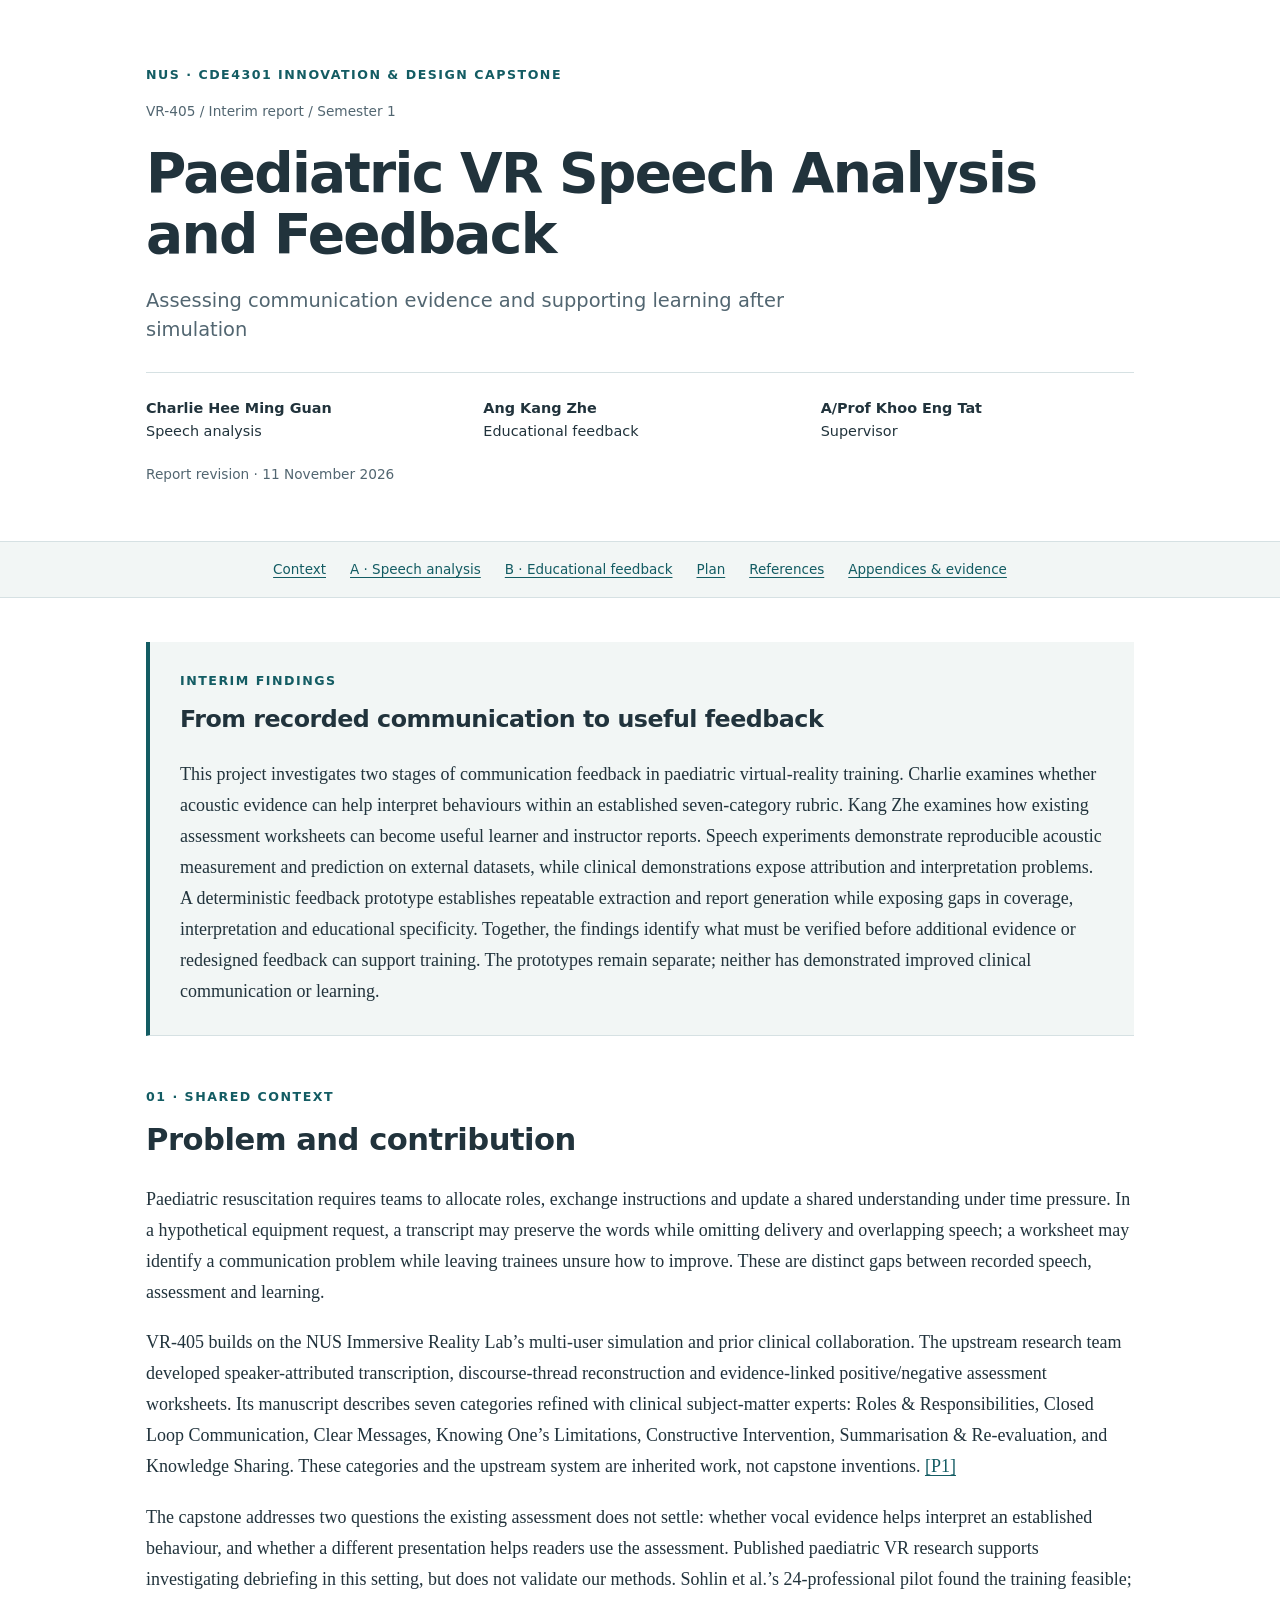
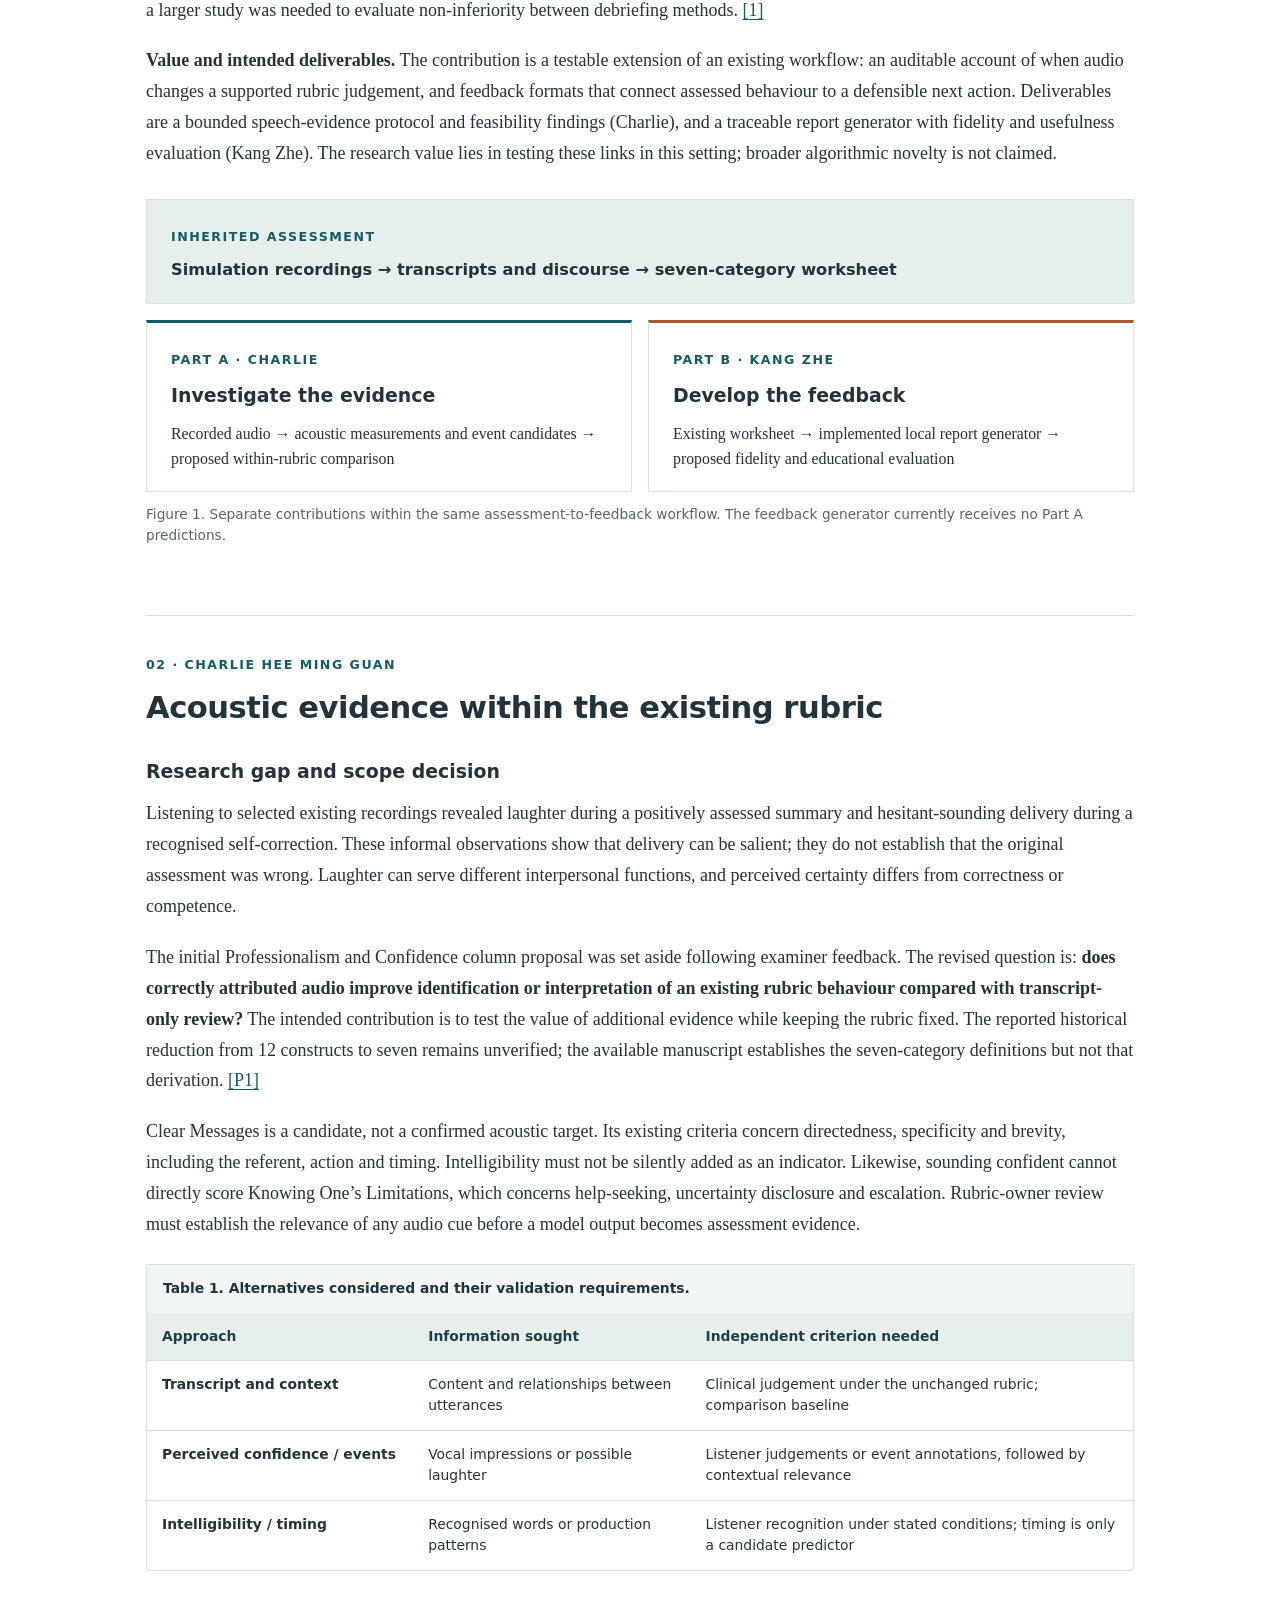
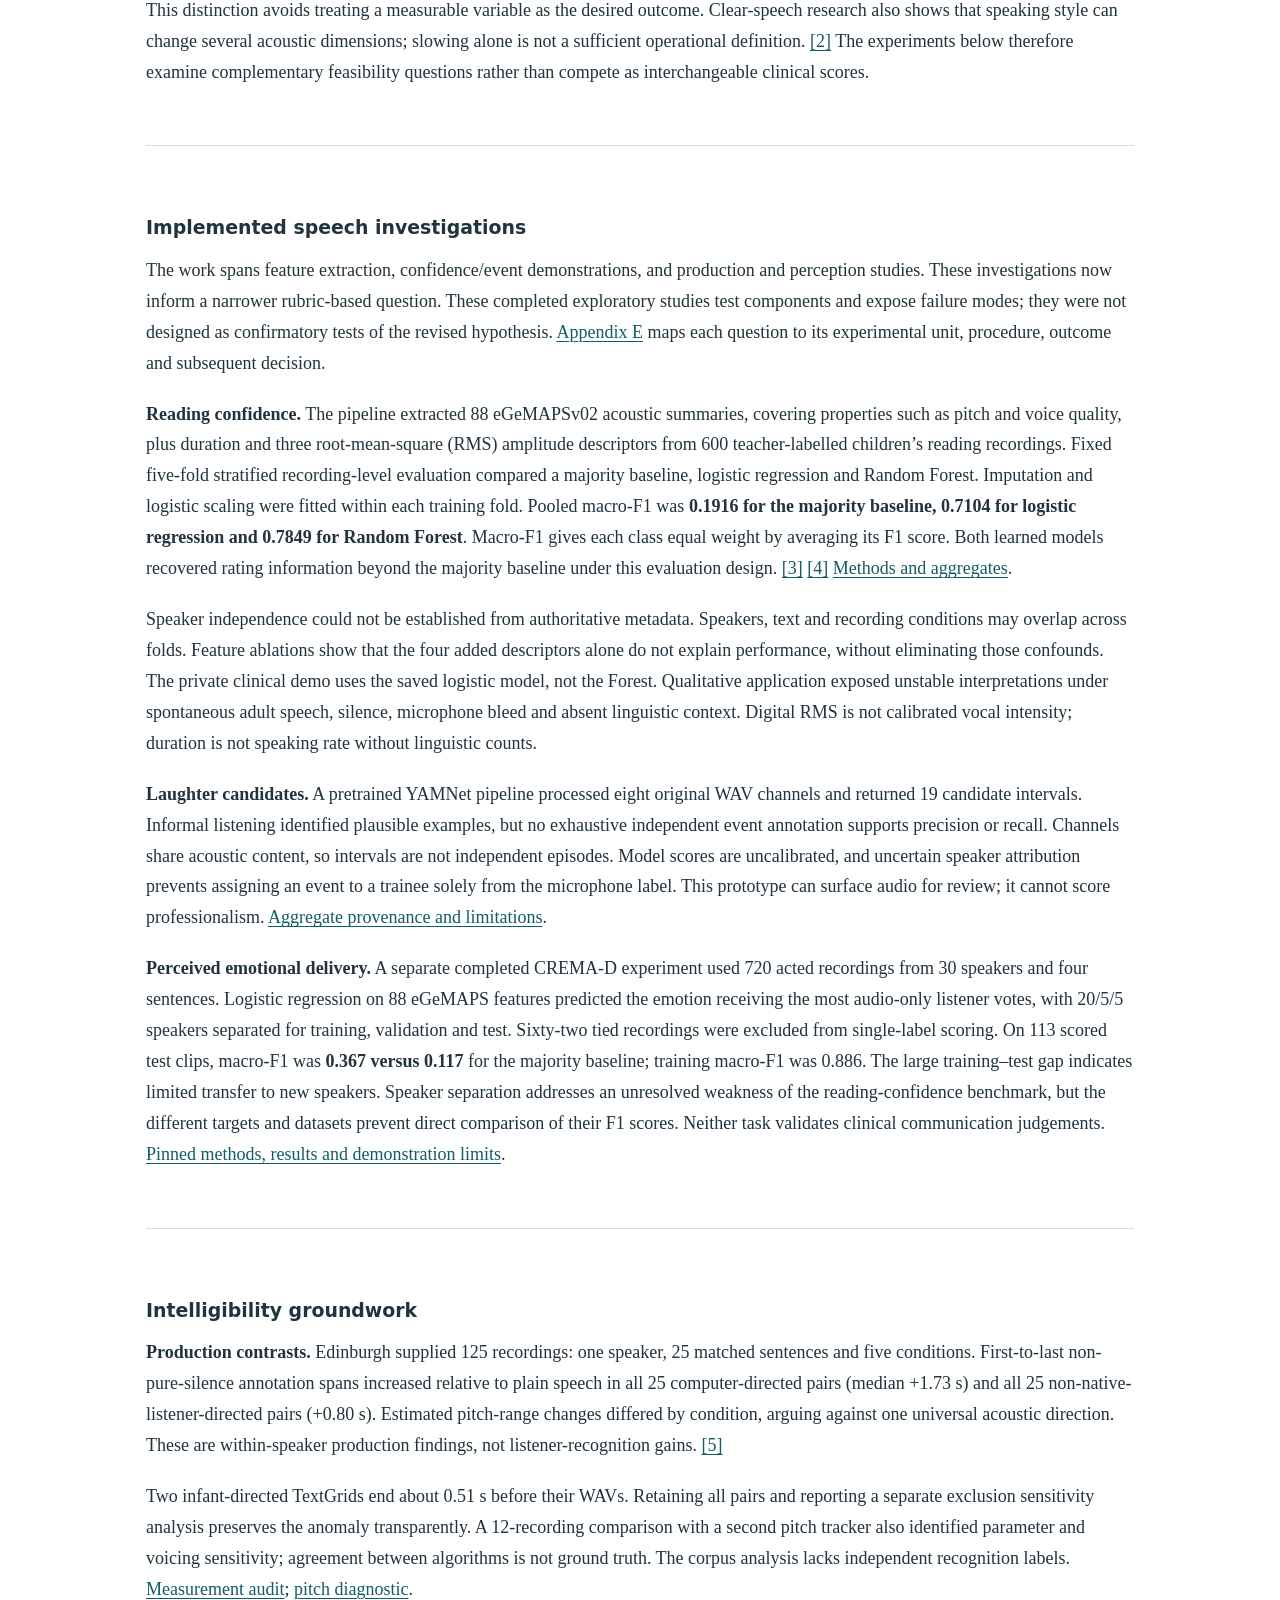
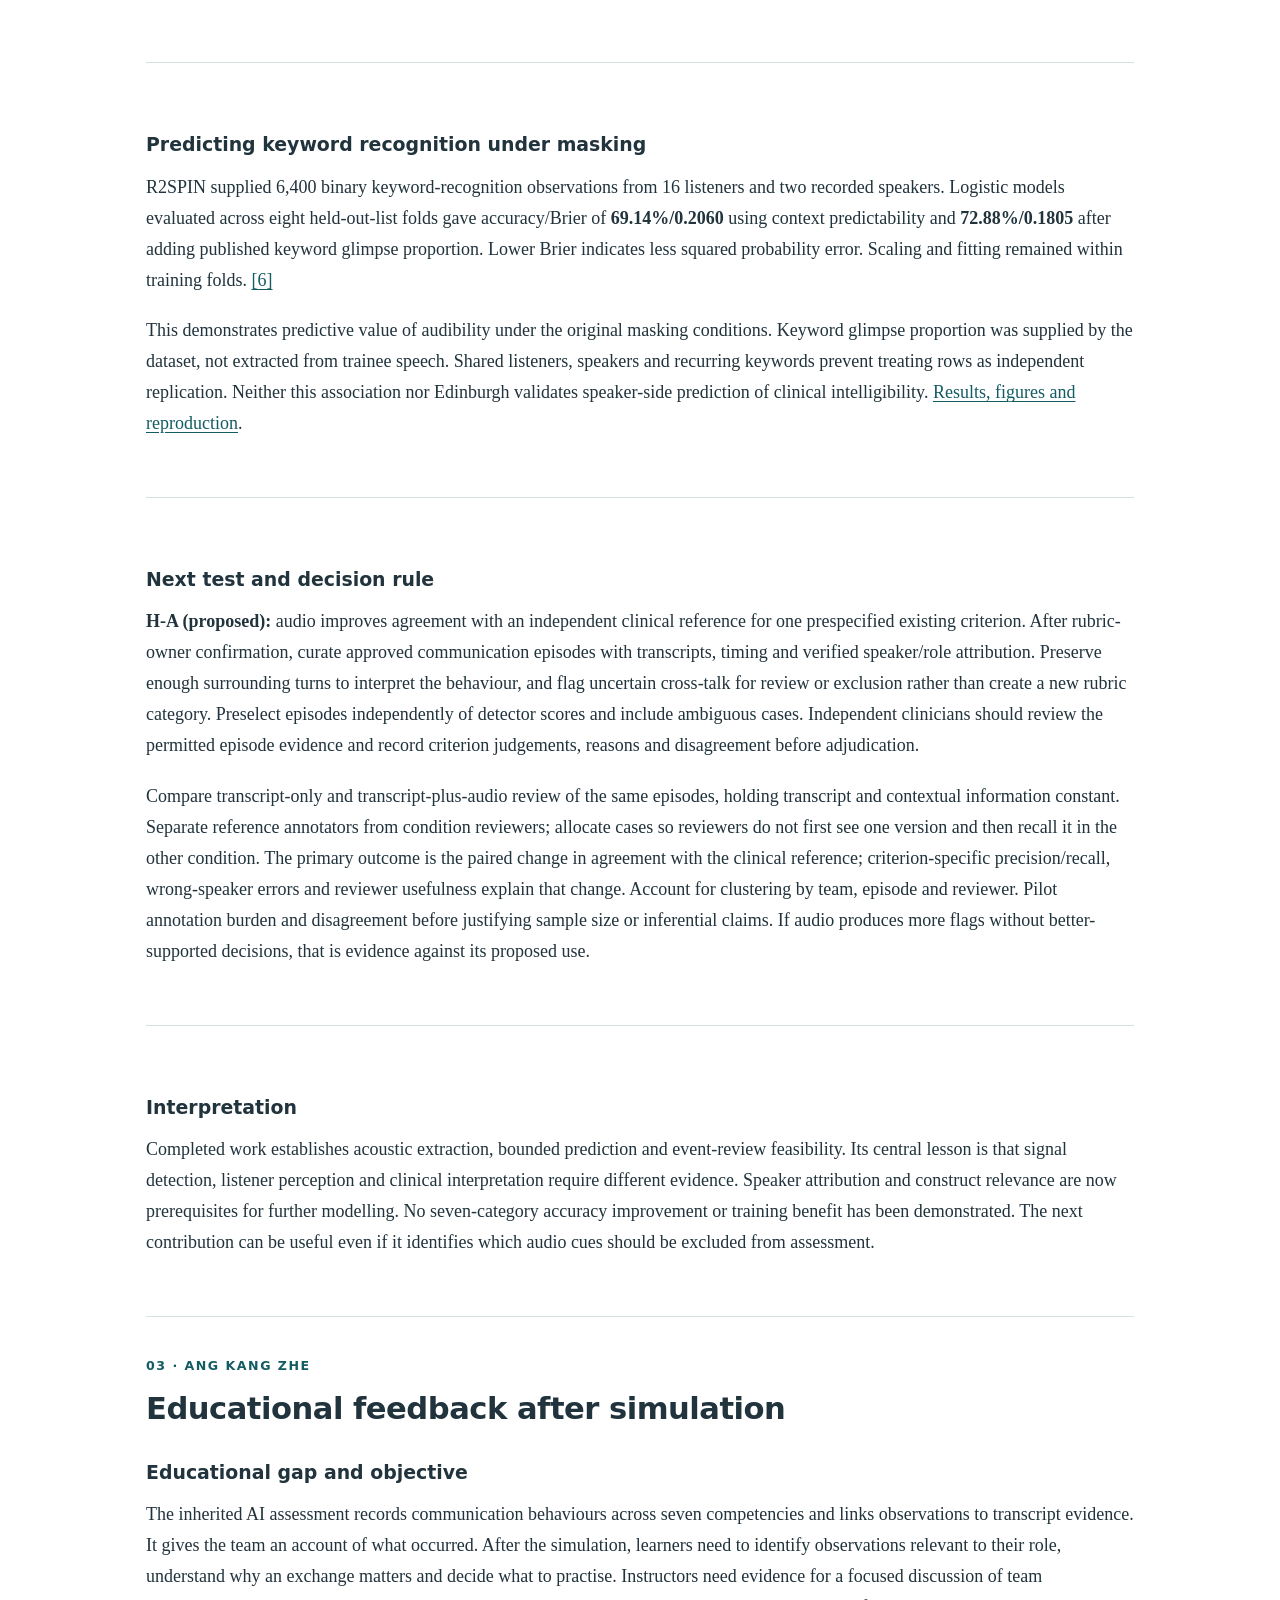
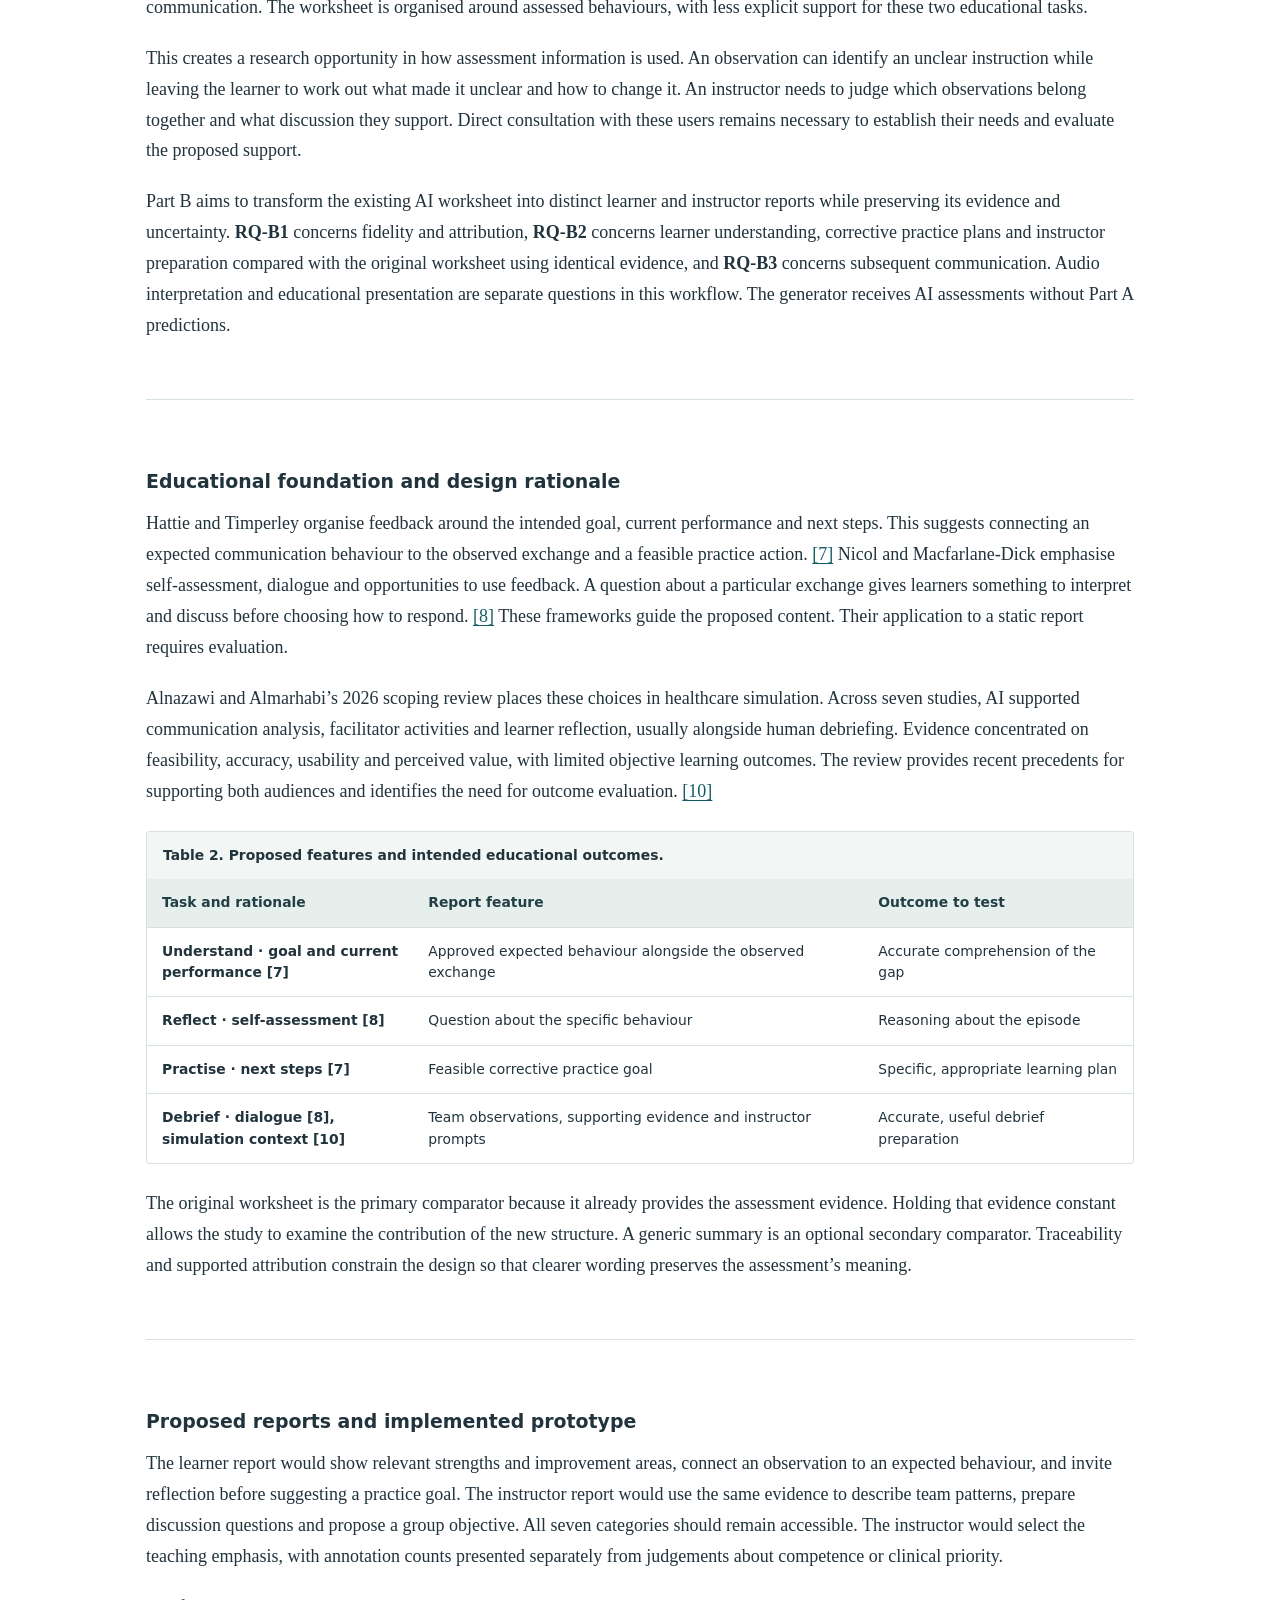
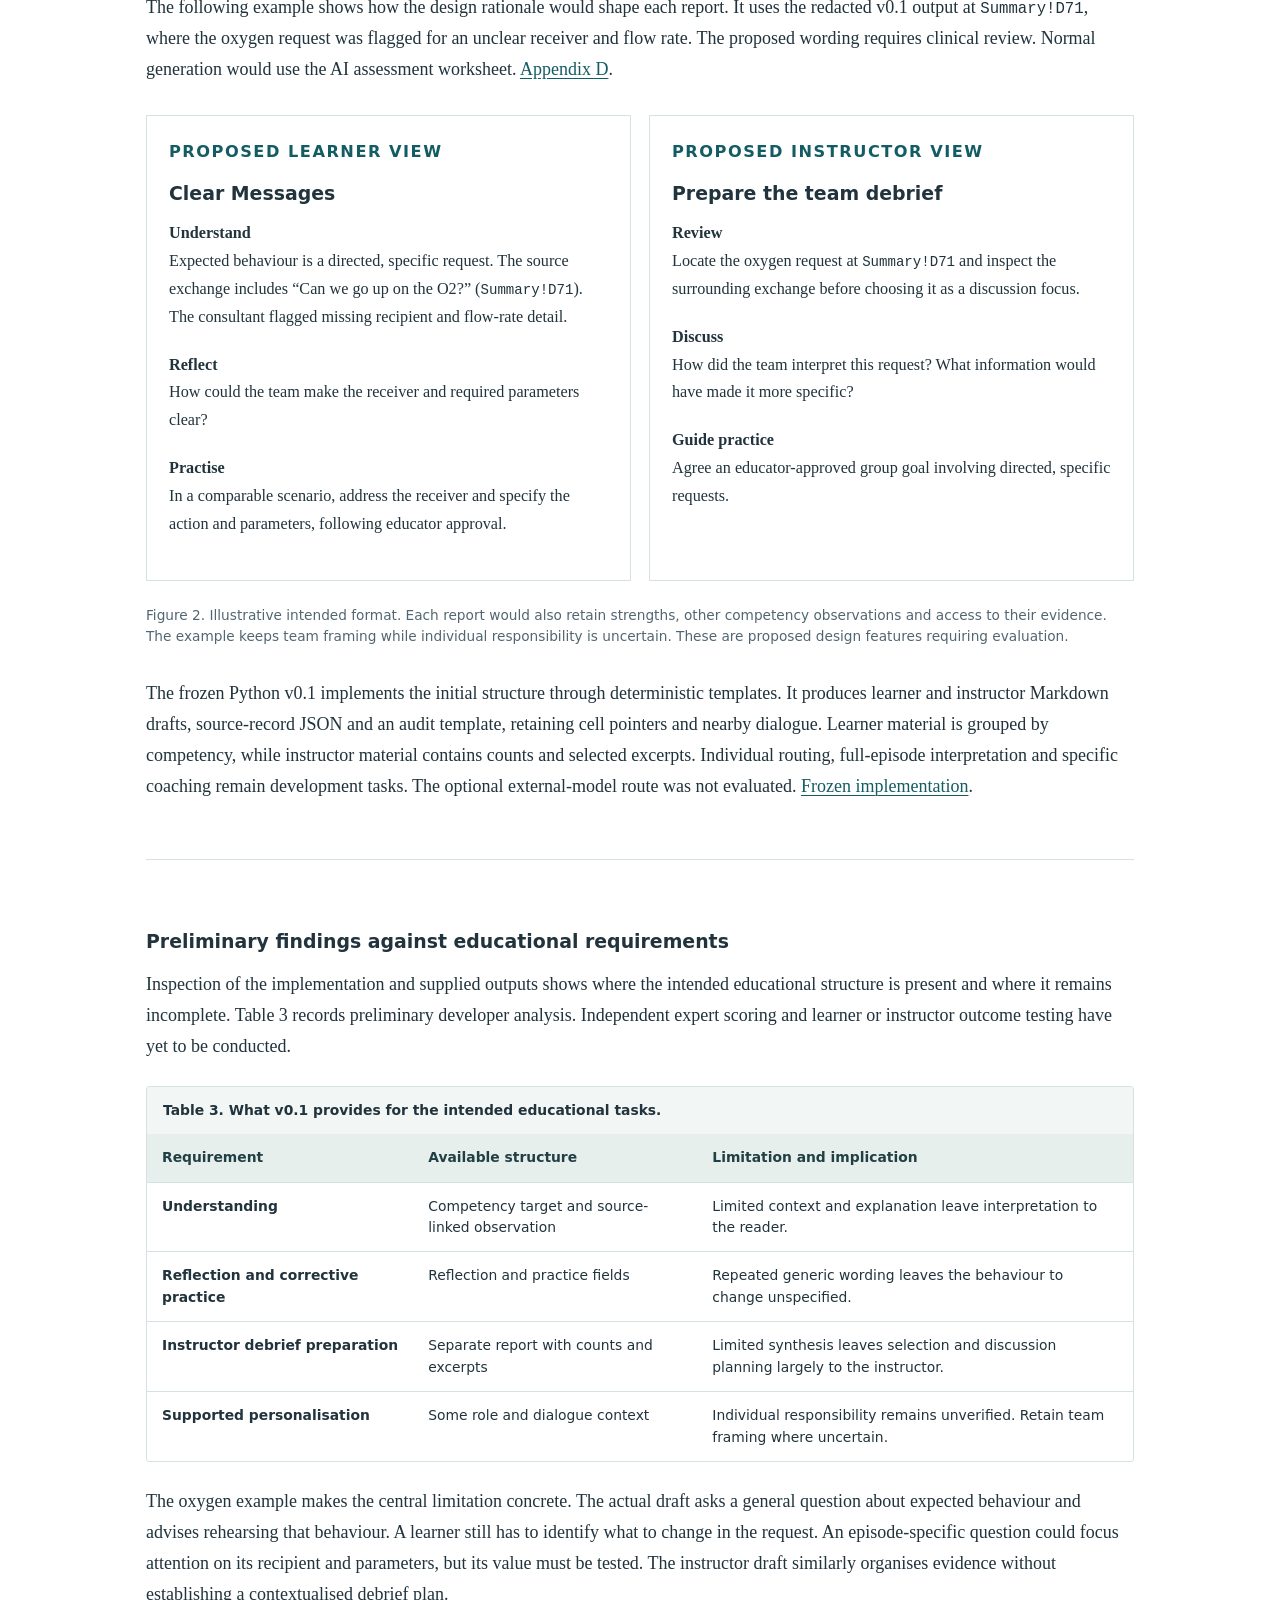
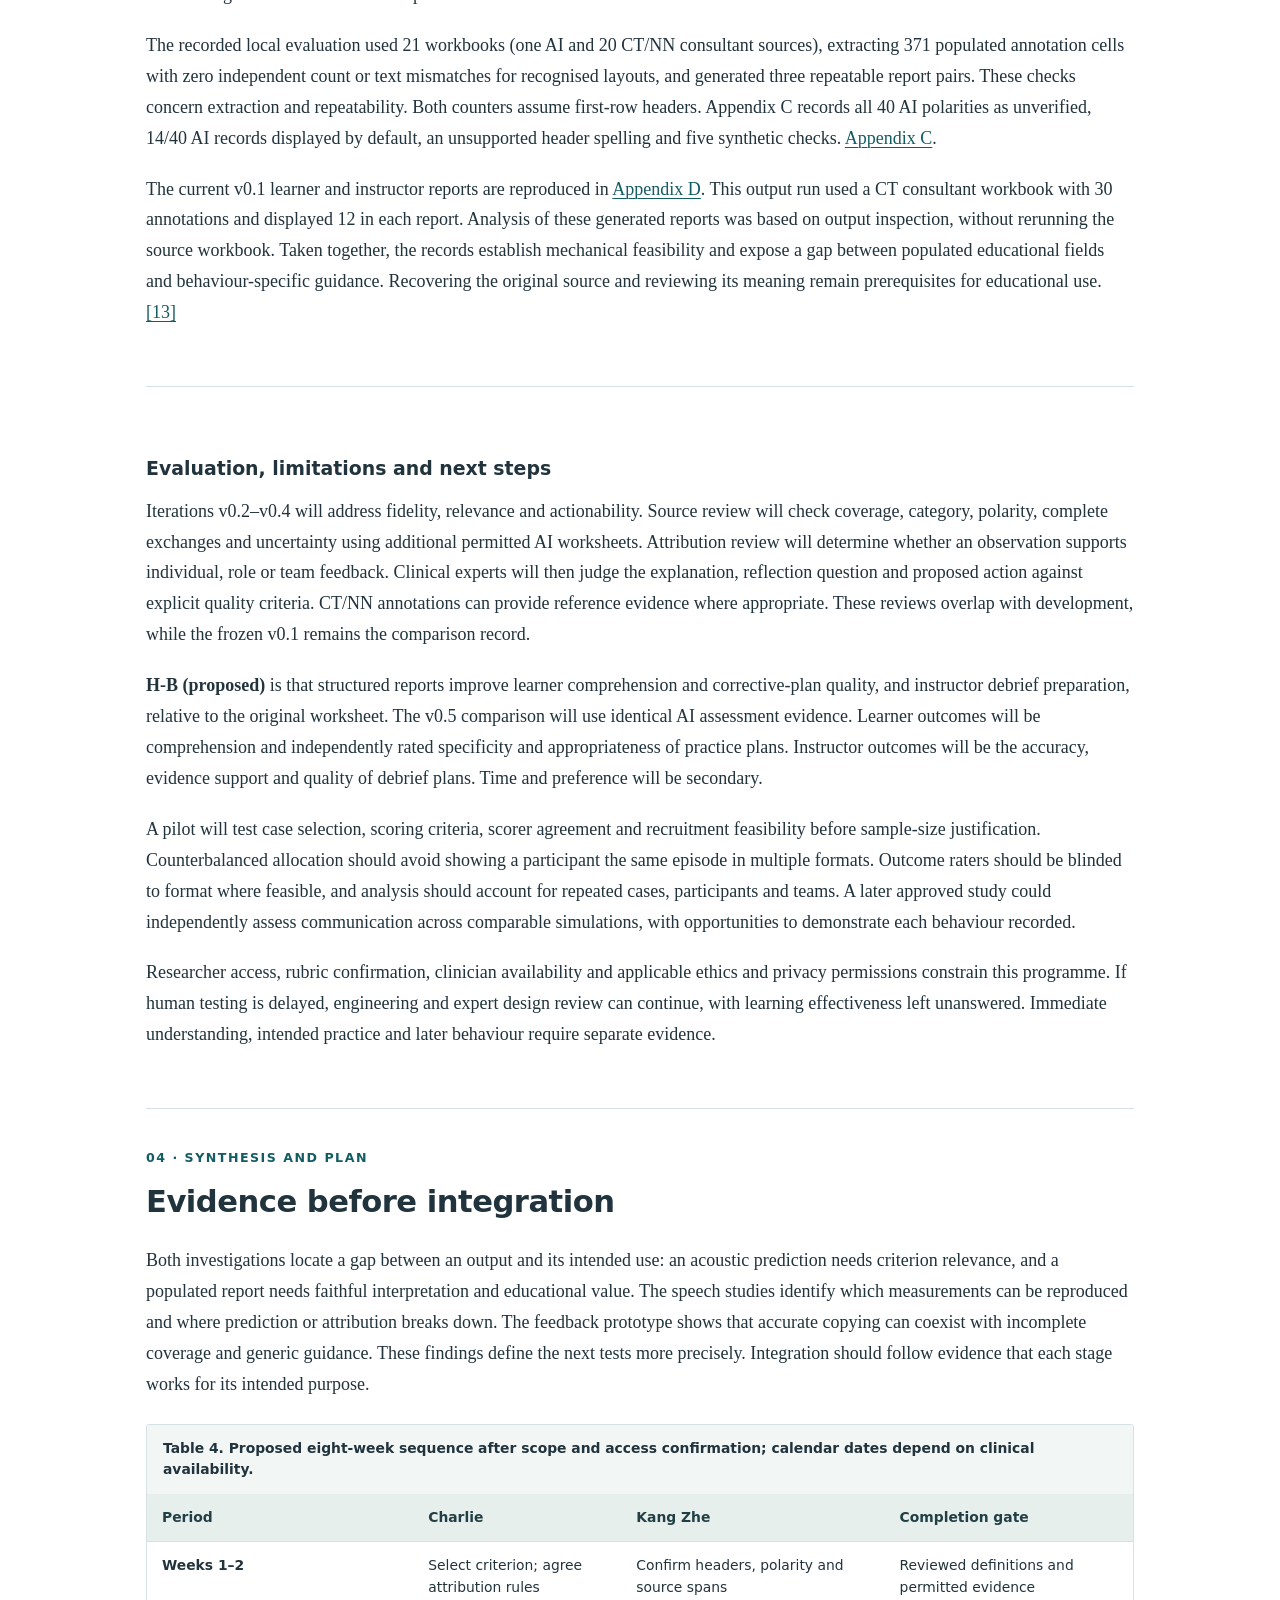
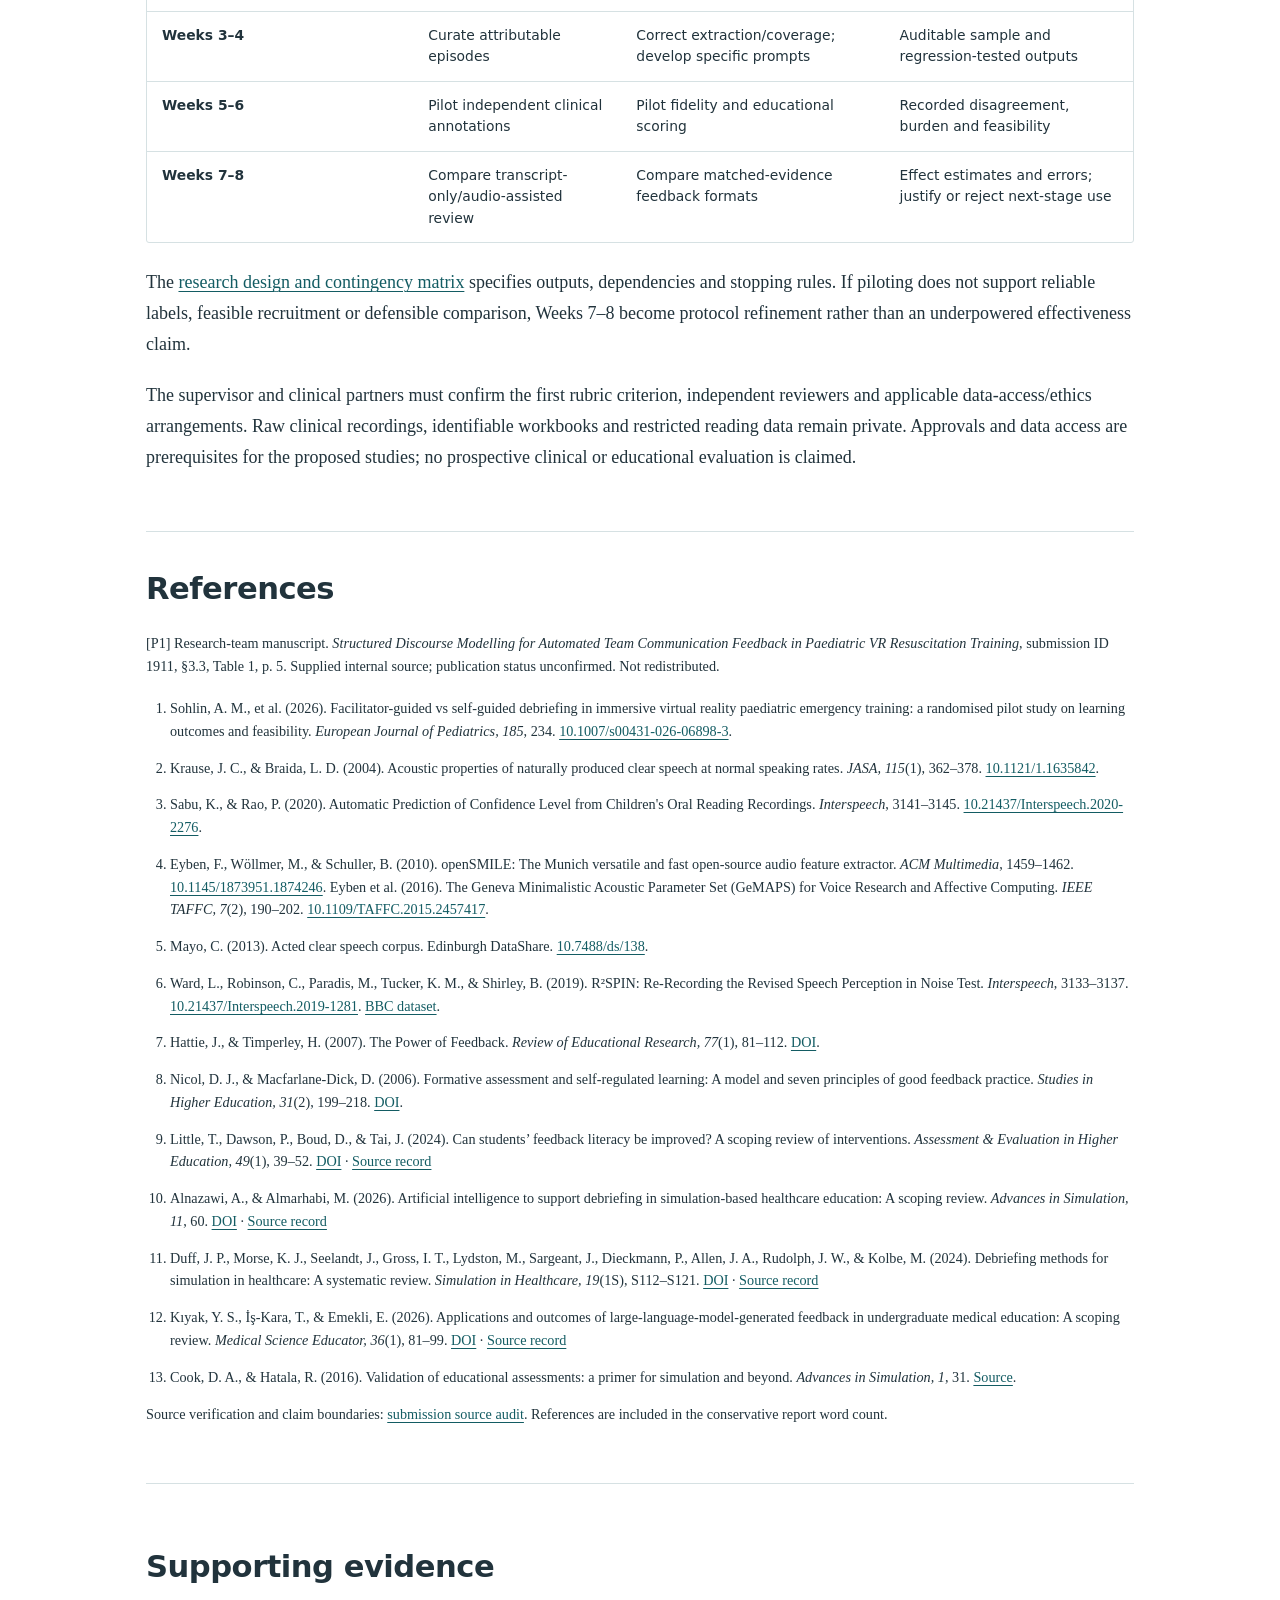
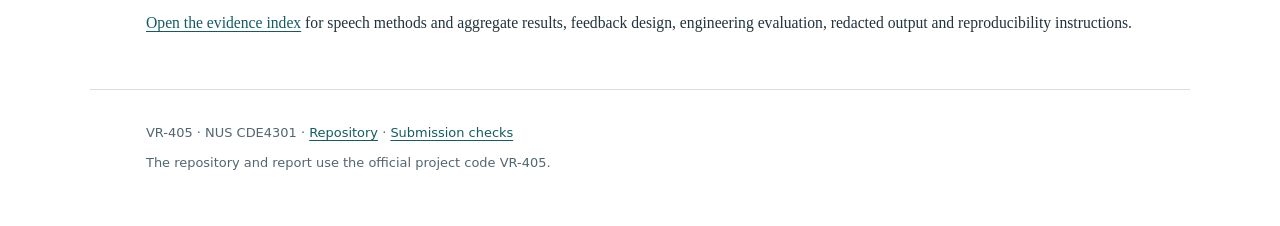
==== commit 4db3dda8: "Clarify Appendix D as current v0.1 output and link findings" ====
--- a/index.html
+++ b/index.html
@@ -67,7 +67,7 @@
 </section>
 <section id="feedback-method" data-part="kang_zhe"><h3>Proposed reports and implemented prototype</h3>
 <p>The learner report would show relevant strengths and improvement areas, connect an observation to an expected behaviour, and invite reflection before suggesting a practice goal. The instructor report would use the same evidence to describe team patterns, prepare discussion questions and propose a group objective. All seven categories should remain accessible. The instructor would select the teaching emphasis, with annotation counts presented separately from judgements about competence or clinical priority.</p>
-<p>The following example shows how the design rationale would shape each report. It uses the approved redacted consultant specimen at <code>Summary!D71</code>, where the oxygen request was flagged for an unclear receiver and flow rate. The proposed wording requires clinical review. Normal generation would use the AI assessment worksheet. <a href="docs/feedback/output-v01.html">Appendix D</a>.</p>
+<p>The following example shows how the design rationale would shape each report. It uses the redacted v0.1 output at <code>Summary!D71</code>, where the oxygen request was flagged for an unclear receiver and flow rate. The proposed wording requires clinical review. Normal generation would use the AI assessment worksheet. <a href="docs/feedback/output-v01.html">Appendix D</a>.</p>
 <figure id="feedback-format" aria-labelledby="feedback-format-caption">
 <div class="evidence-grid">
 <article class="evidence-card"><p class="eyebrow">Proposed learner view</p><h3>Clear Messages</h3>
@@ -93,7 +93,7 @@
 </tbody></table></div>
 <p>The oxygen example makes the central limitation concrete. The actual draft asks a general question about expected behaviour and advises rehearsing that behaviour. A learner still has to identify what to change in the request. An episode-specific question could focus attention on its recipient and parameters, but its value must be tested. The instructor draft similarly organises evidence without establishing a contextualised debrief plan.</p>
 <p>The recorded local evaluation used 21 workbooks (one AI and 20 CT/NN consultant sources), extracting 371 populated annotation cells with zero independent count or text mismatches for recognised layouts, and generated three repeatable report pairs. These checks concern extraction and repeatability. Both counters assume first-row headers. Appendix C records all 40 AI polarities as unverified, 14/40 AI records displayed by default, an unsupported header spelling and five synthetic checks. <a href="docs/feedback/evaluation-v01.html">Appendix C</a>.</p>
-<p>The CT-only specimen in Appendix D separately reports 30 annotations and 12 displayed in each draft. It was inspected as a supplied output, without another source-workbook run. Taken together, the records establish mechanical feasibility and expose a gap between populated educational fields and behaviour-specific guidance. Recovering the original source and reviewing its meaning remain prerequisites for educational use. <a id="cite-feedback-validity" href="#ref-validity">[13]</a></p>
+<p>The current v0.1 learner and instructor reports are reproduced in <a href="docs/feedback/output-v01.html">Appendix D</a>. This output run used a CT consultant workbook with 30 annotations and displayed 12 in each report. Analysis of these generated reports was based on output inspection, without rerunning the source workbook. Taken together, the records establish mechanical feasibility and expose a gap between populated educational fields and behaviour-specific guidance. Recovering the original source and reviewing its meaning remain prerequisites for educational use. <a id="cite-feedback-validity" href="#ref-validity">[13]</a></p>
 </section>
 <section id="feedback-discussion" data-part="kang_zhe"><h3>Evaluation, limitations and next steps</h3>
 <p>Iterations v0.2–v0.4 will address fidelity, relevance and actionability. Source review will check coverage, category, polarity, complete exchanges and uncertainty using additional permitted AI worksheets. Attribution review will determine whether an observation supports individual, role or team feedback. Clinical experts will then judge the explanation, reflection question and proposed action against explicit quality criteria. CT/NN annotations can provide reference evidence where appropriate. These reviews overlap with development, while the frozen v0.1 remains the comparison record.</p>
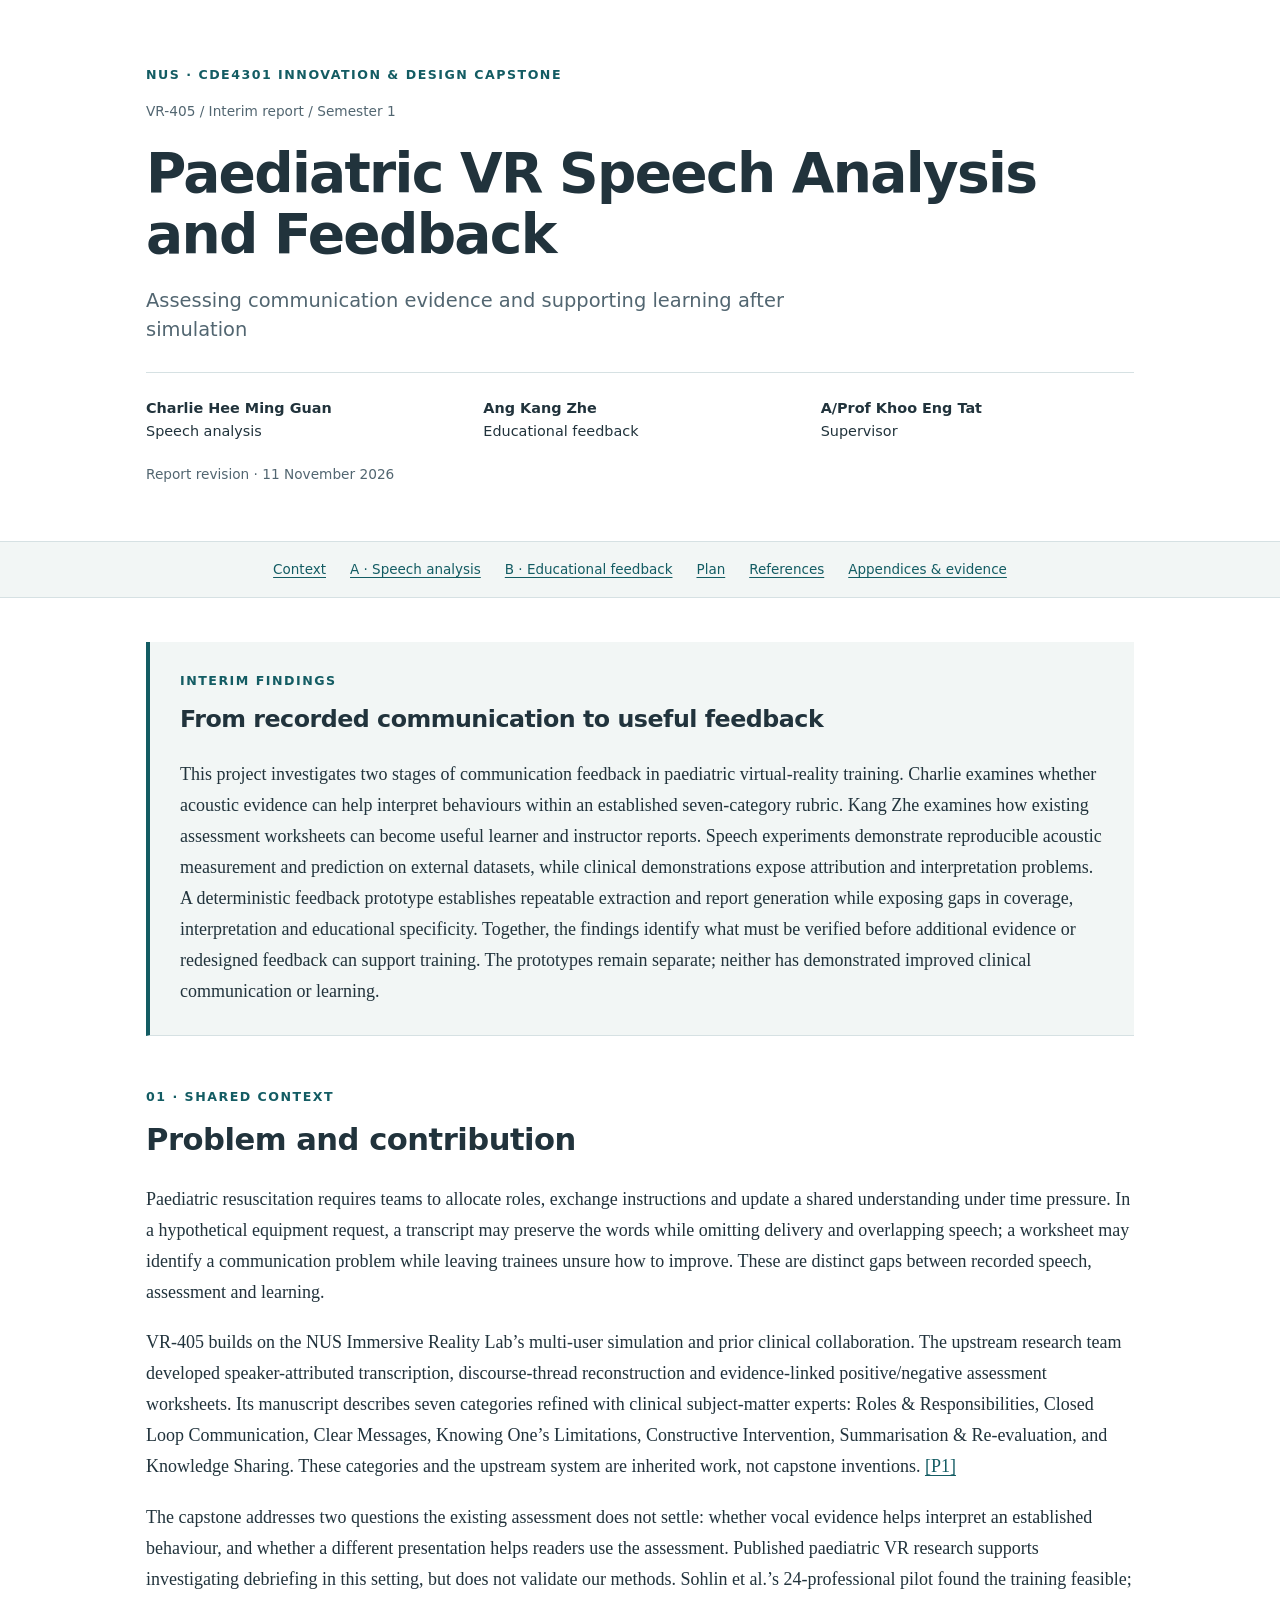
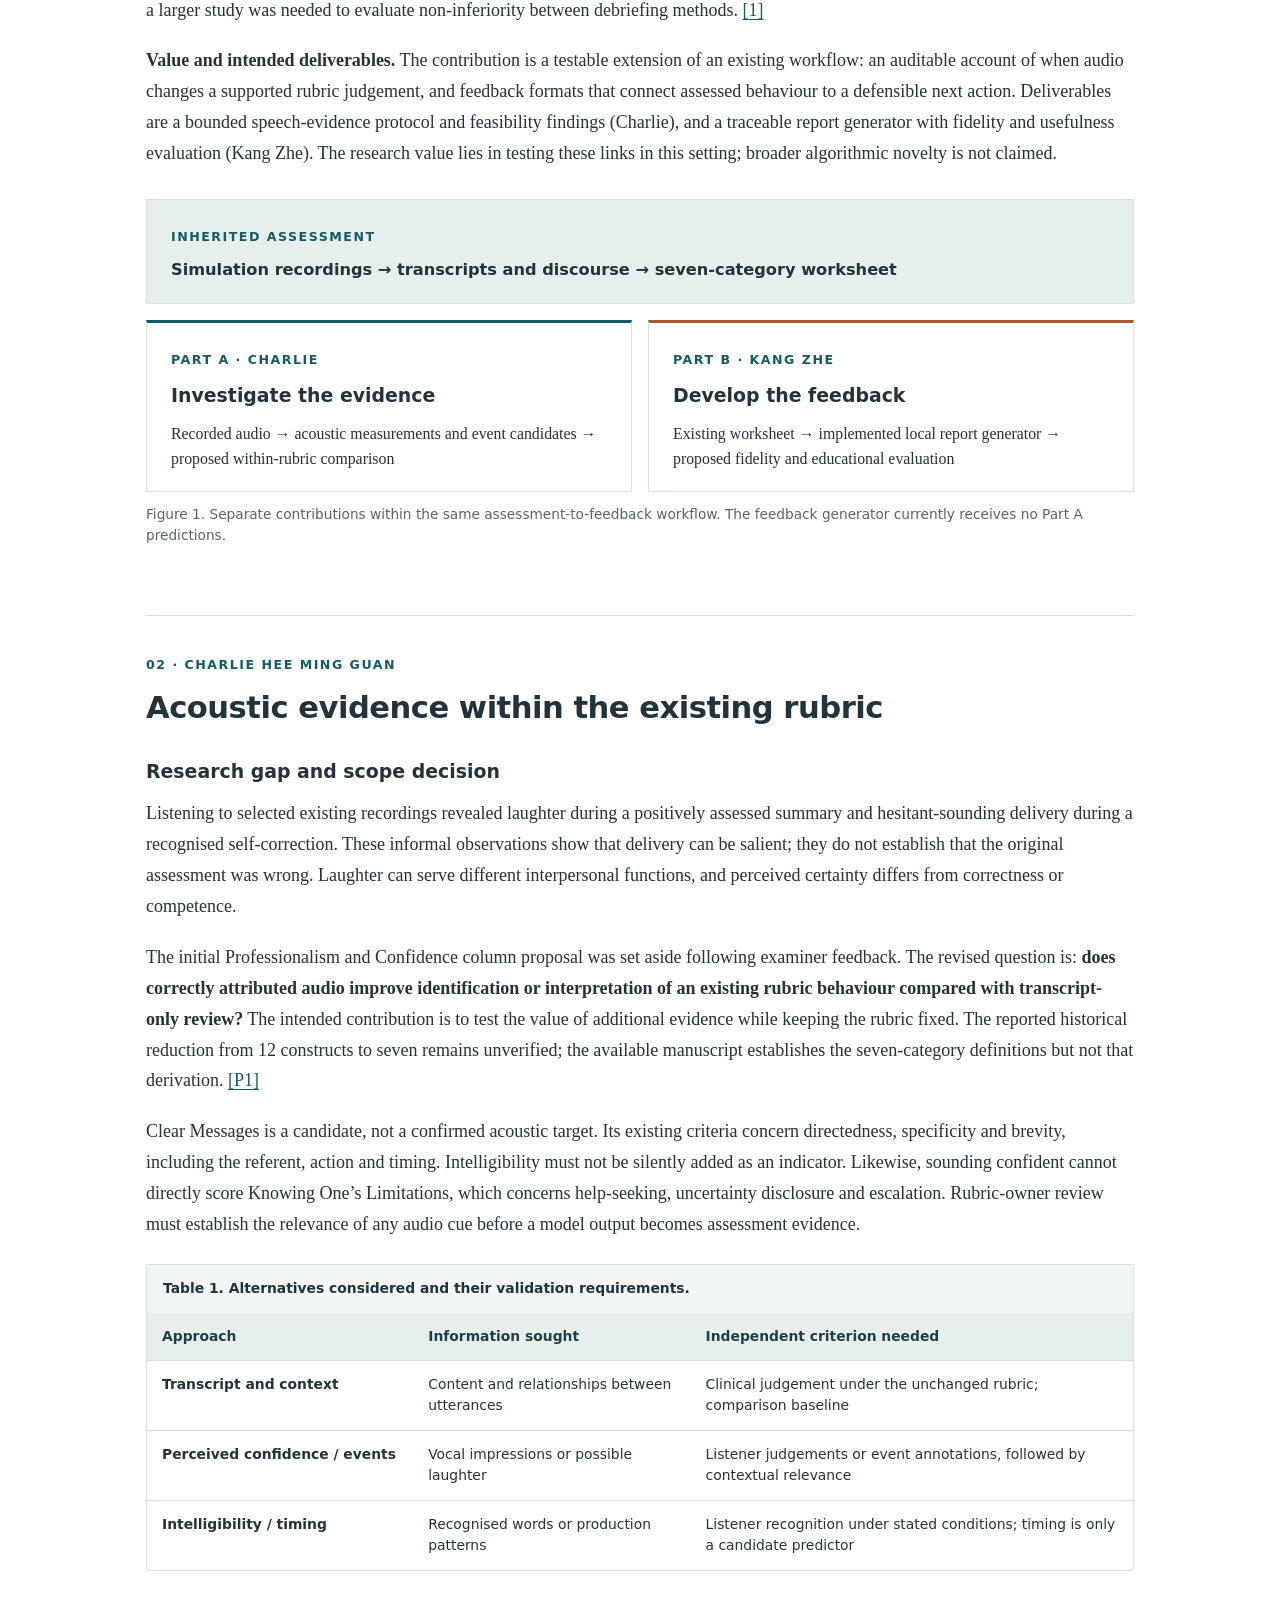
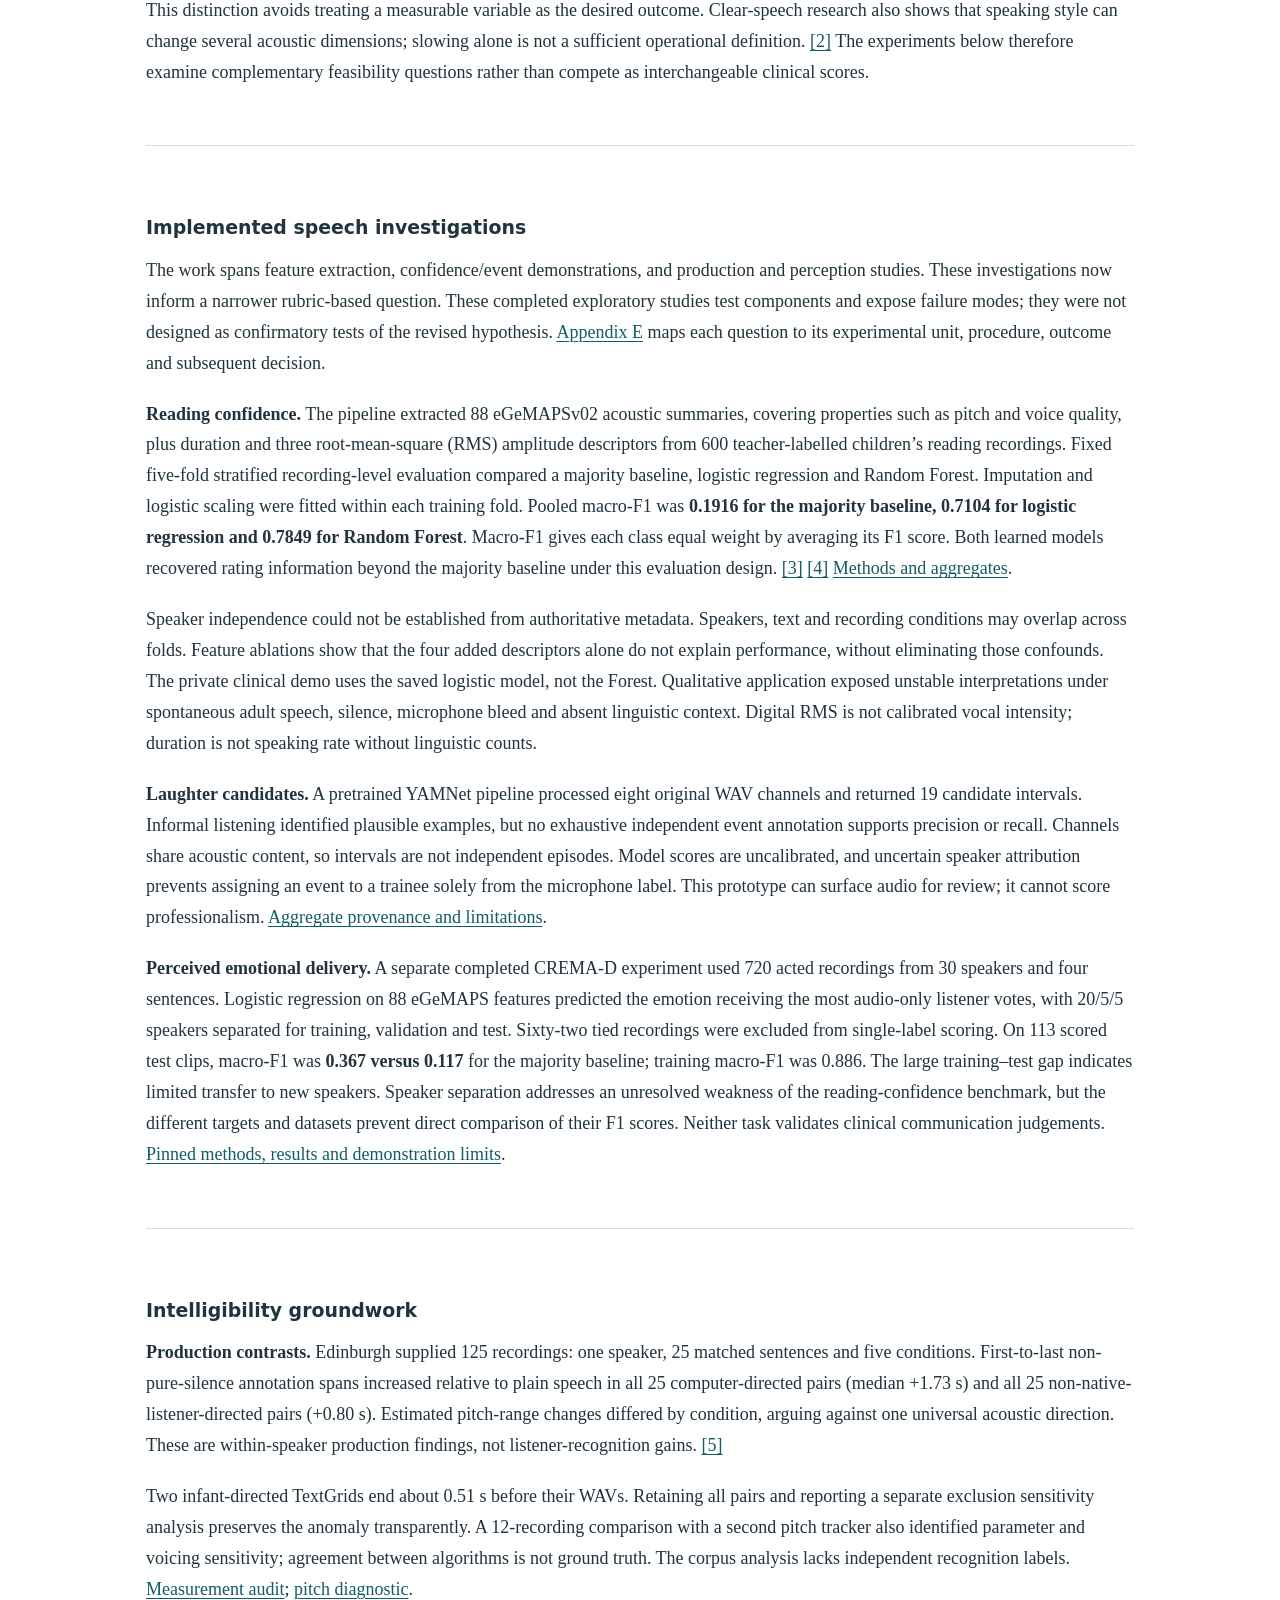
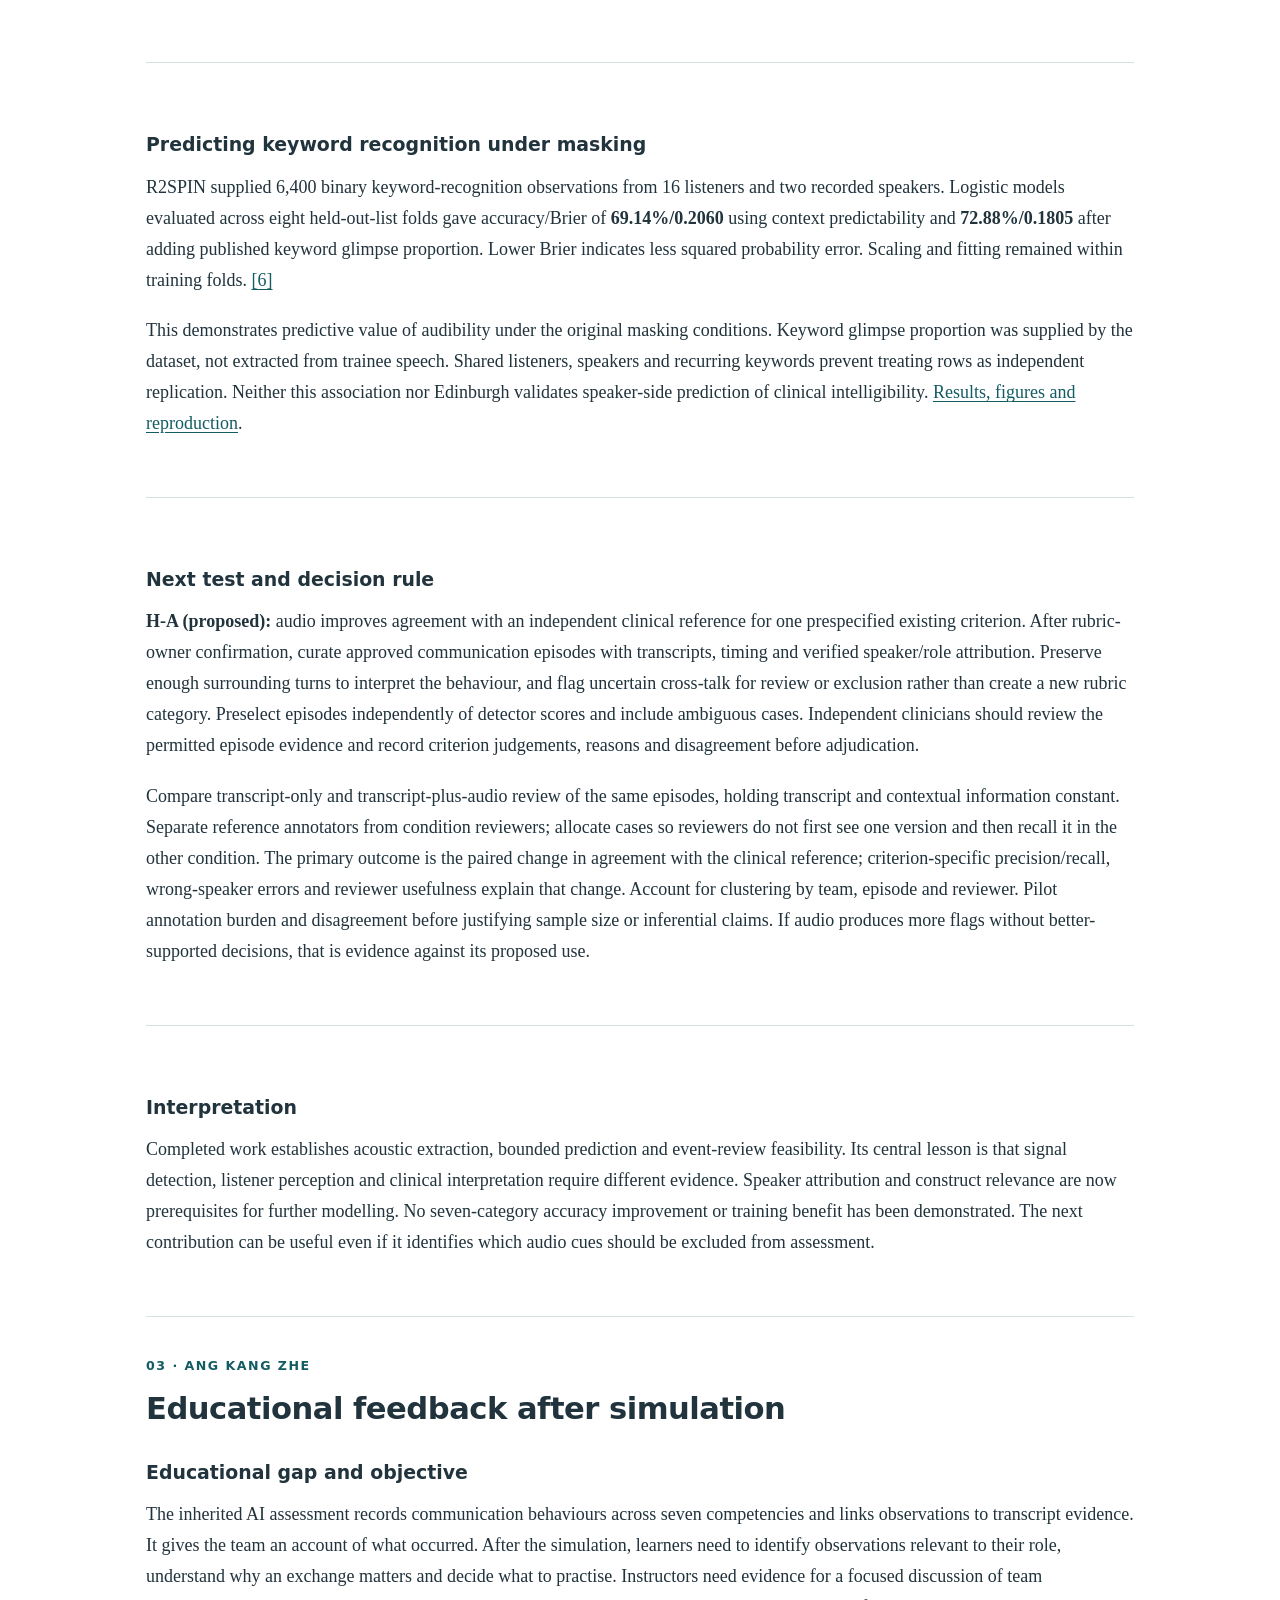
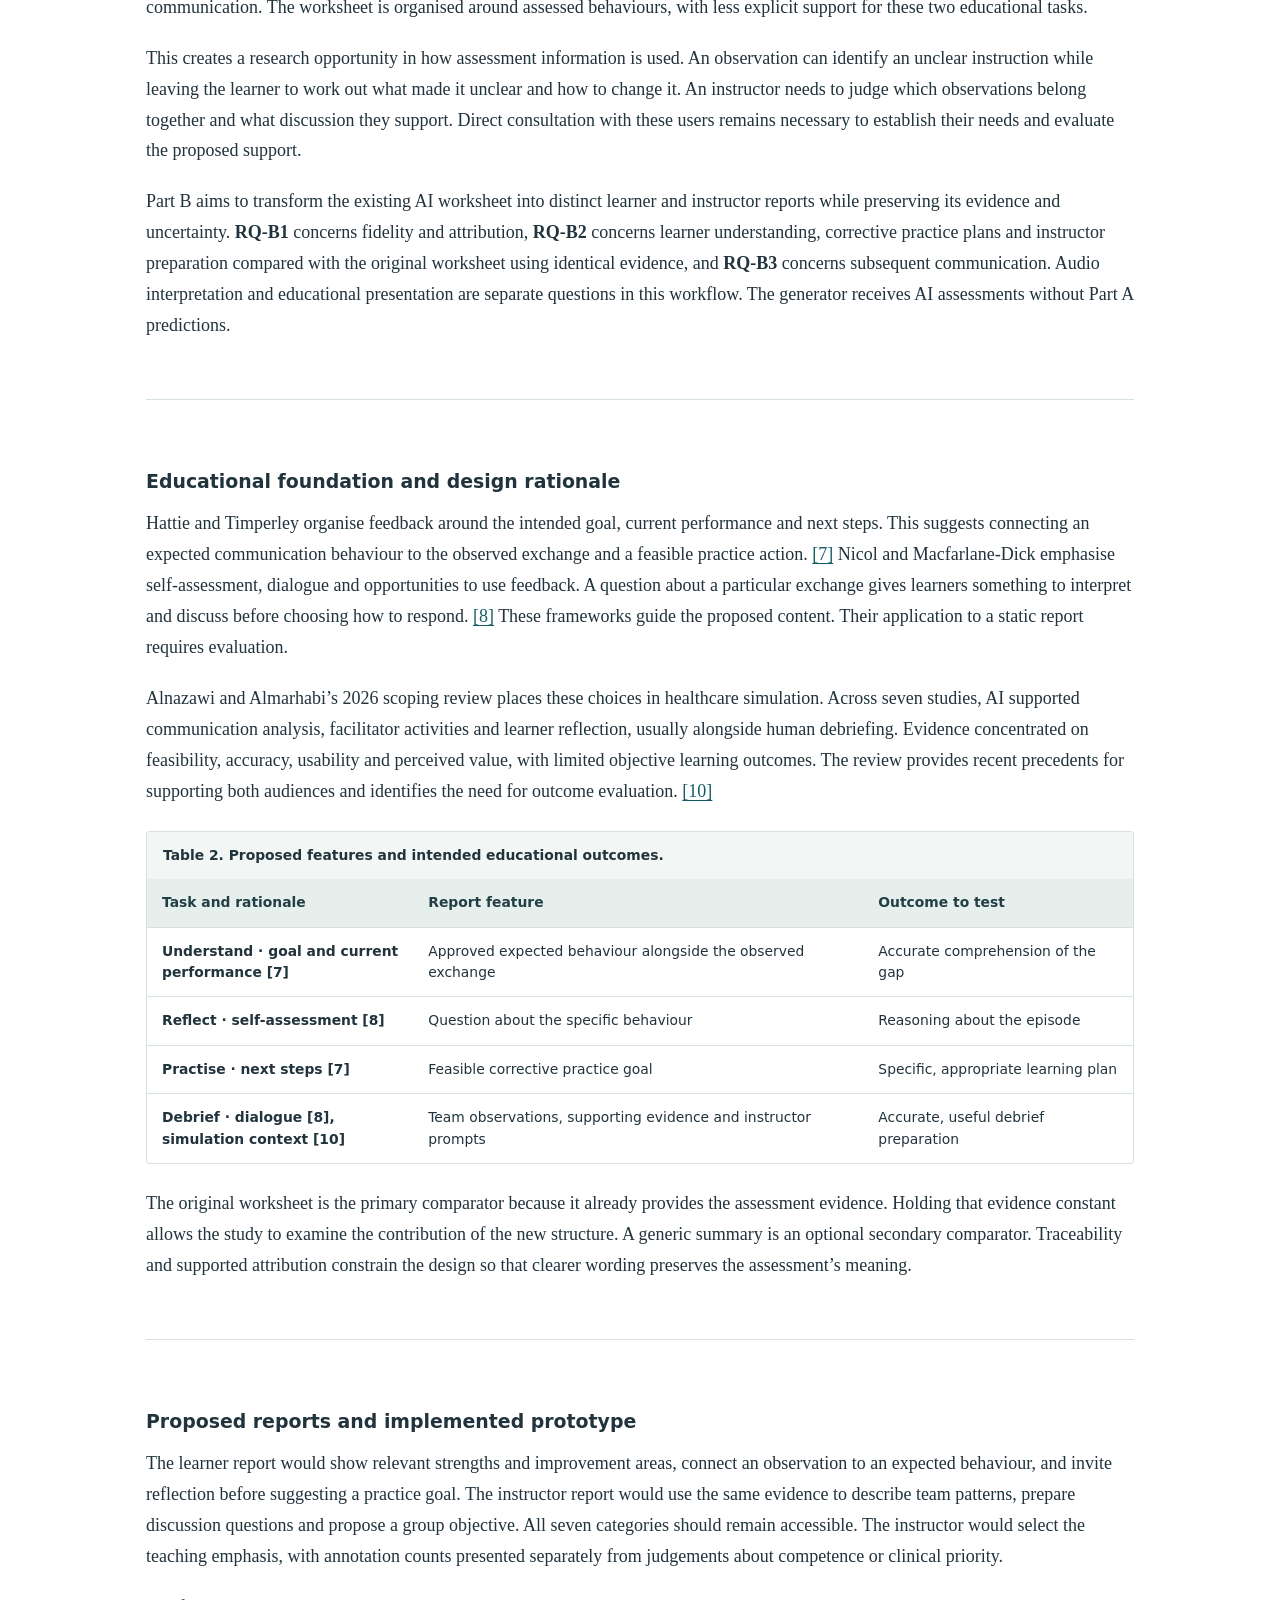
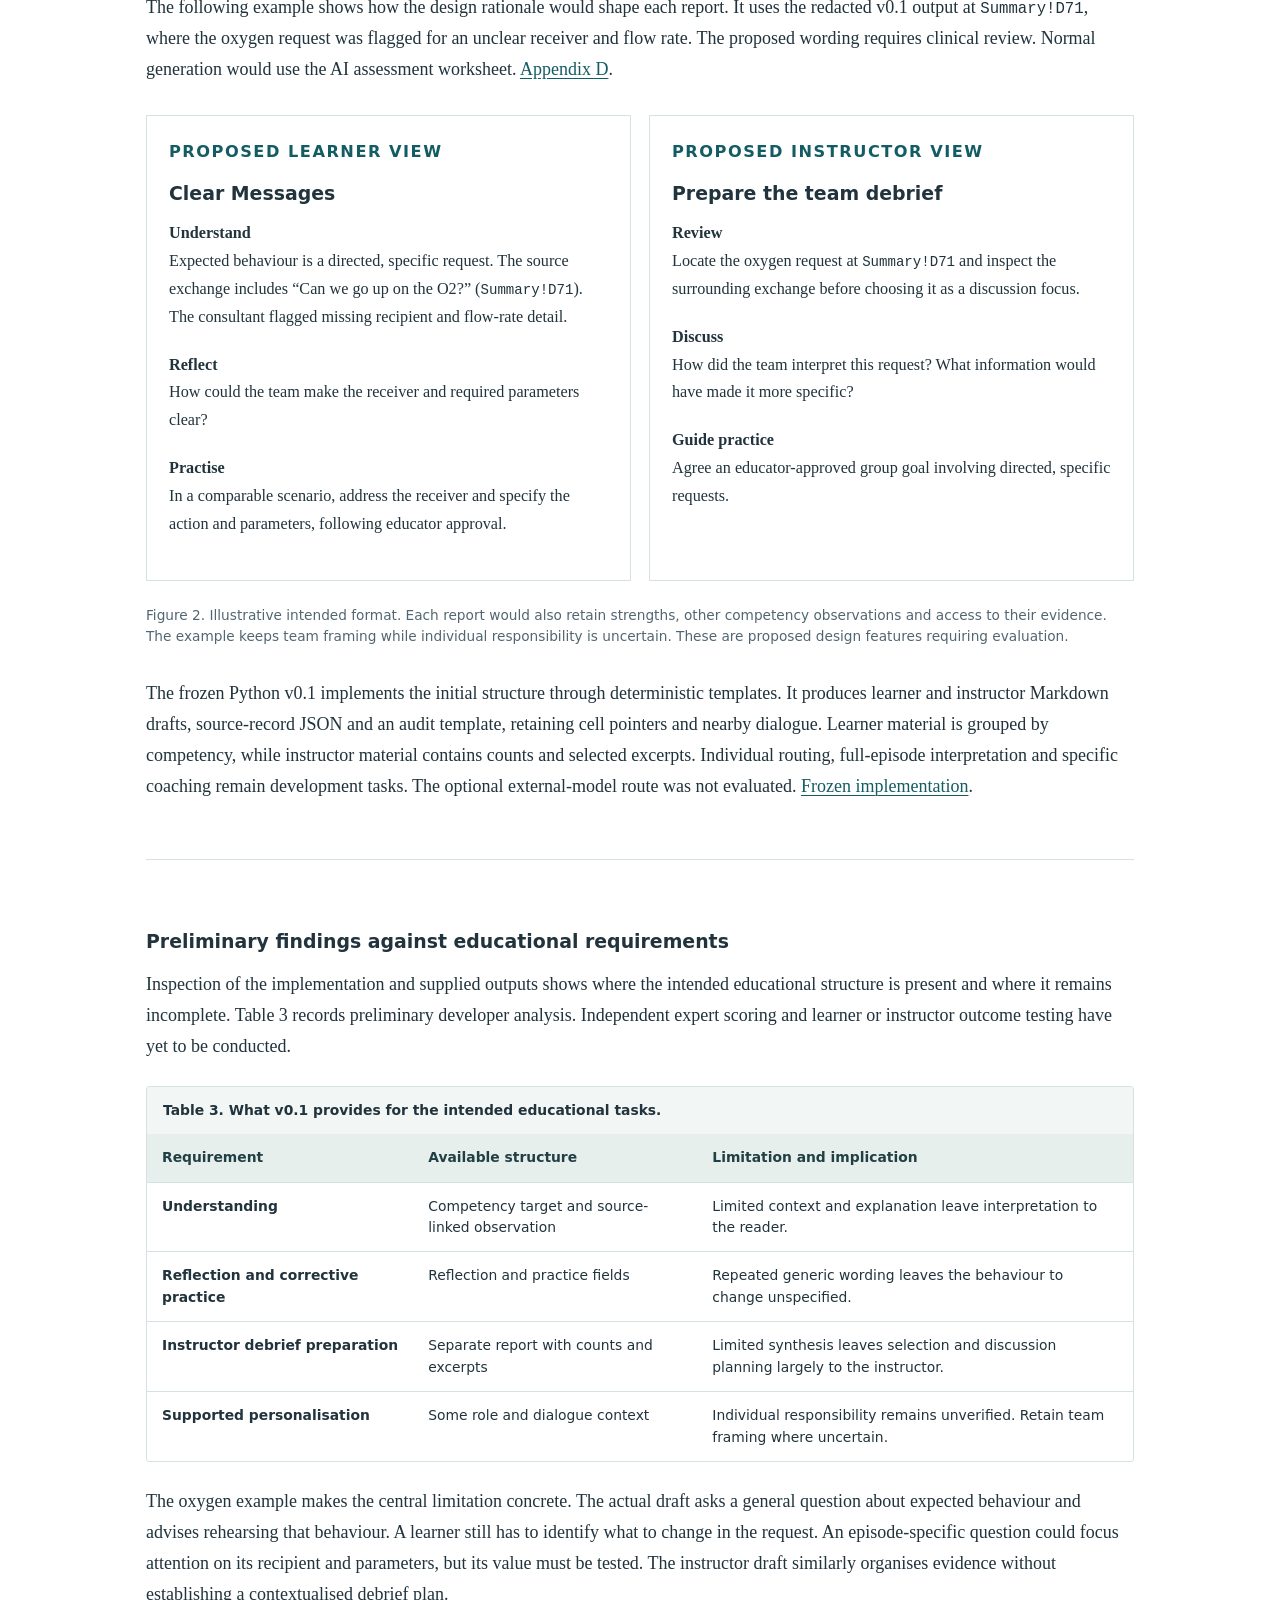
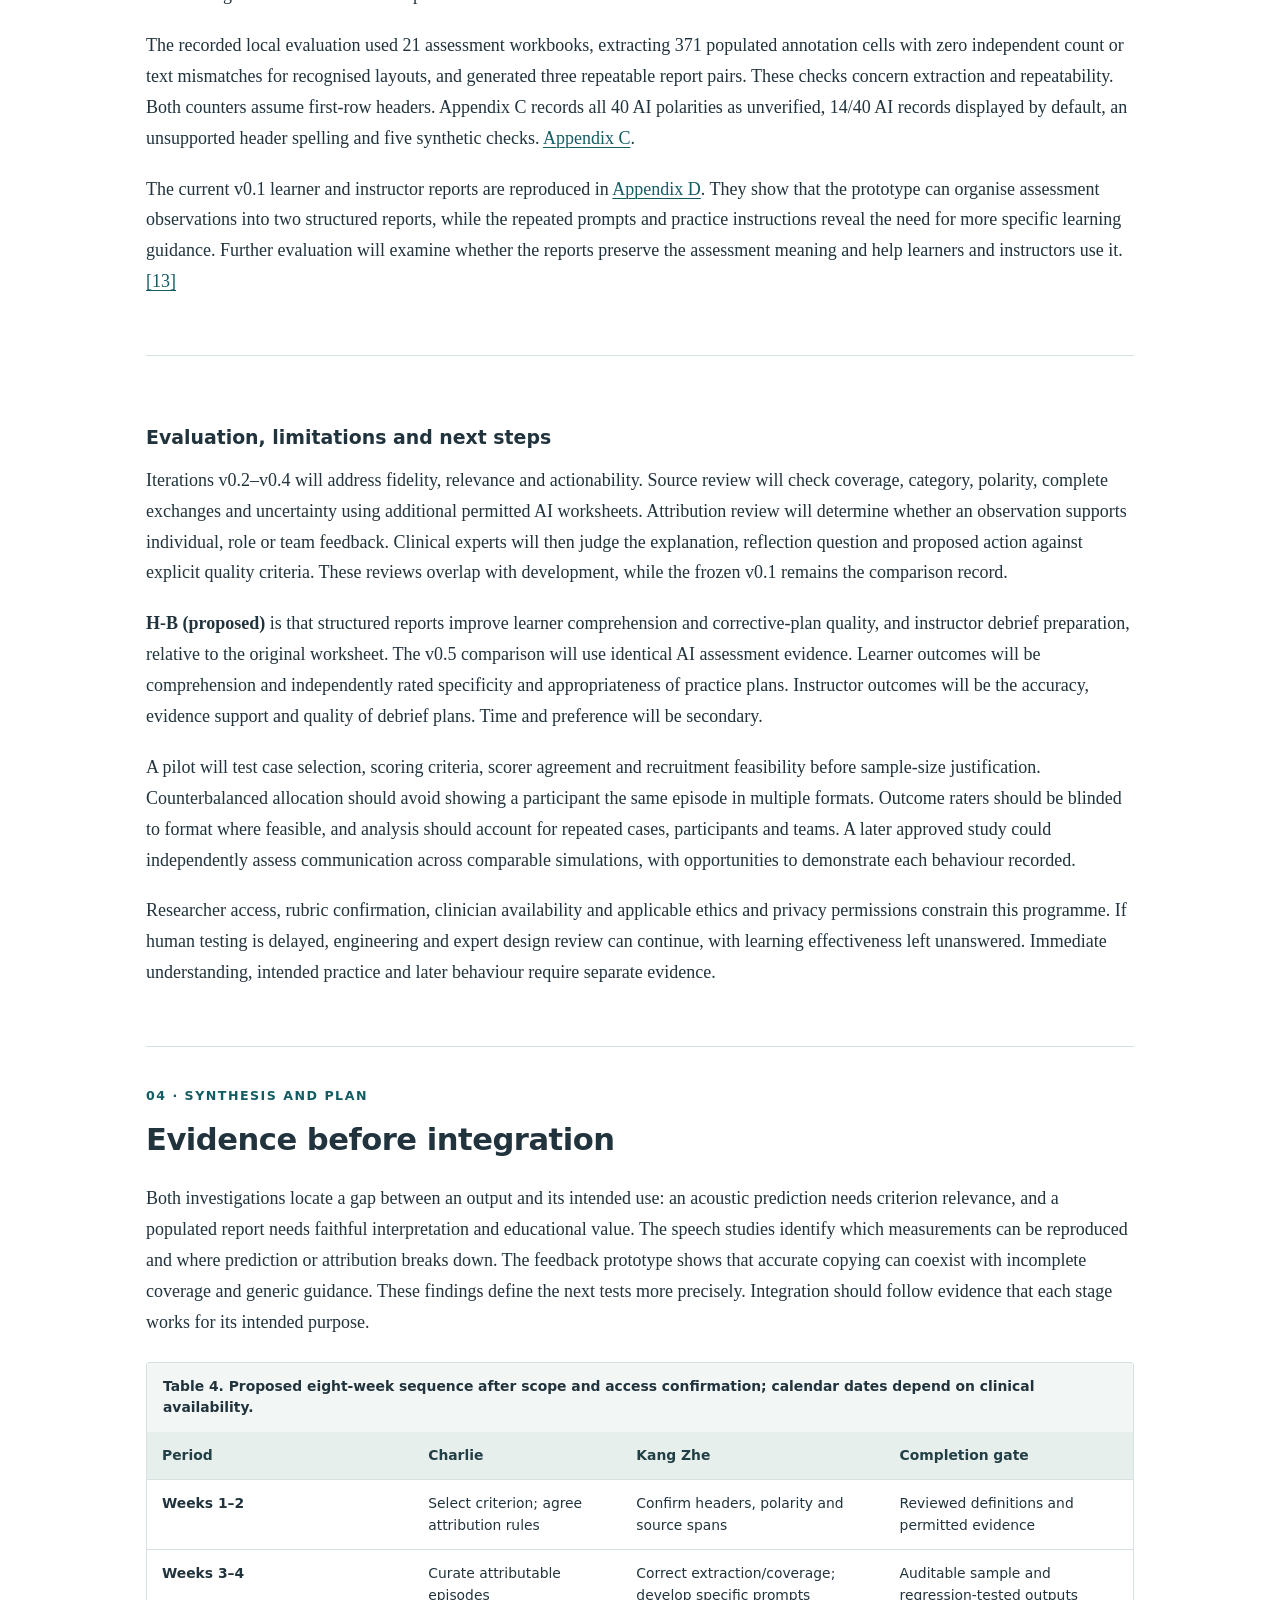
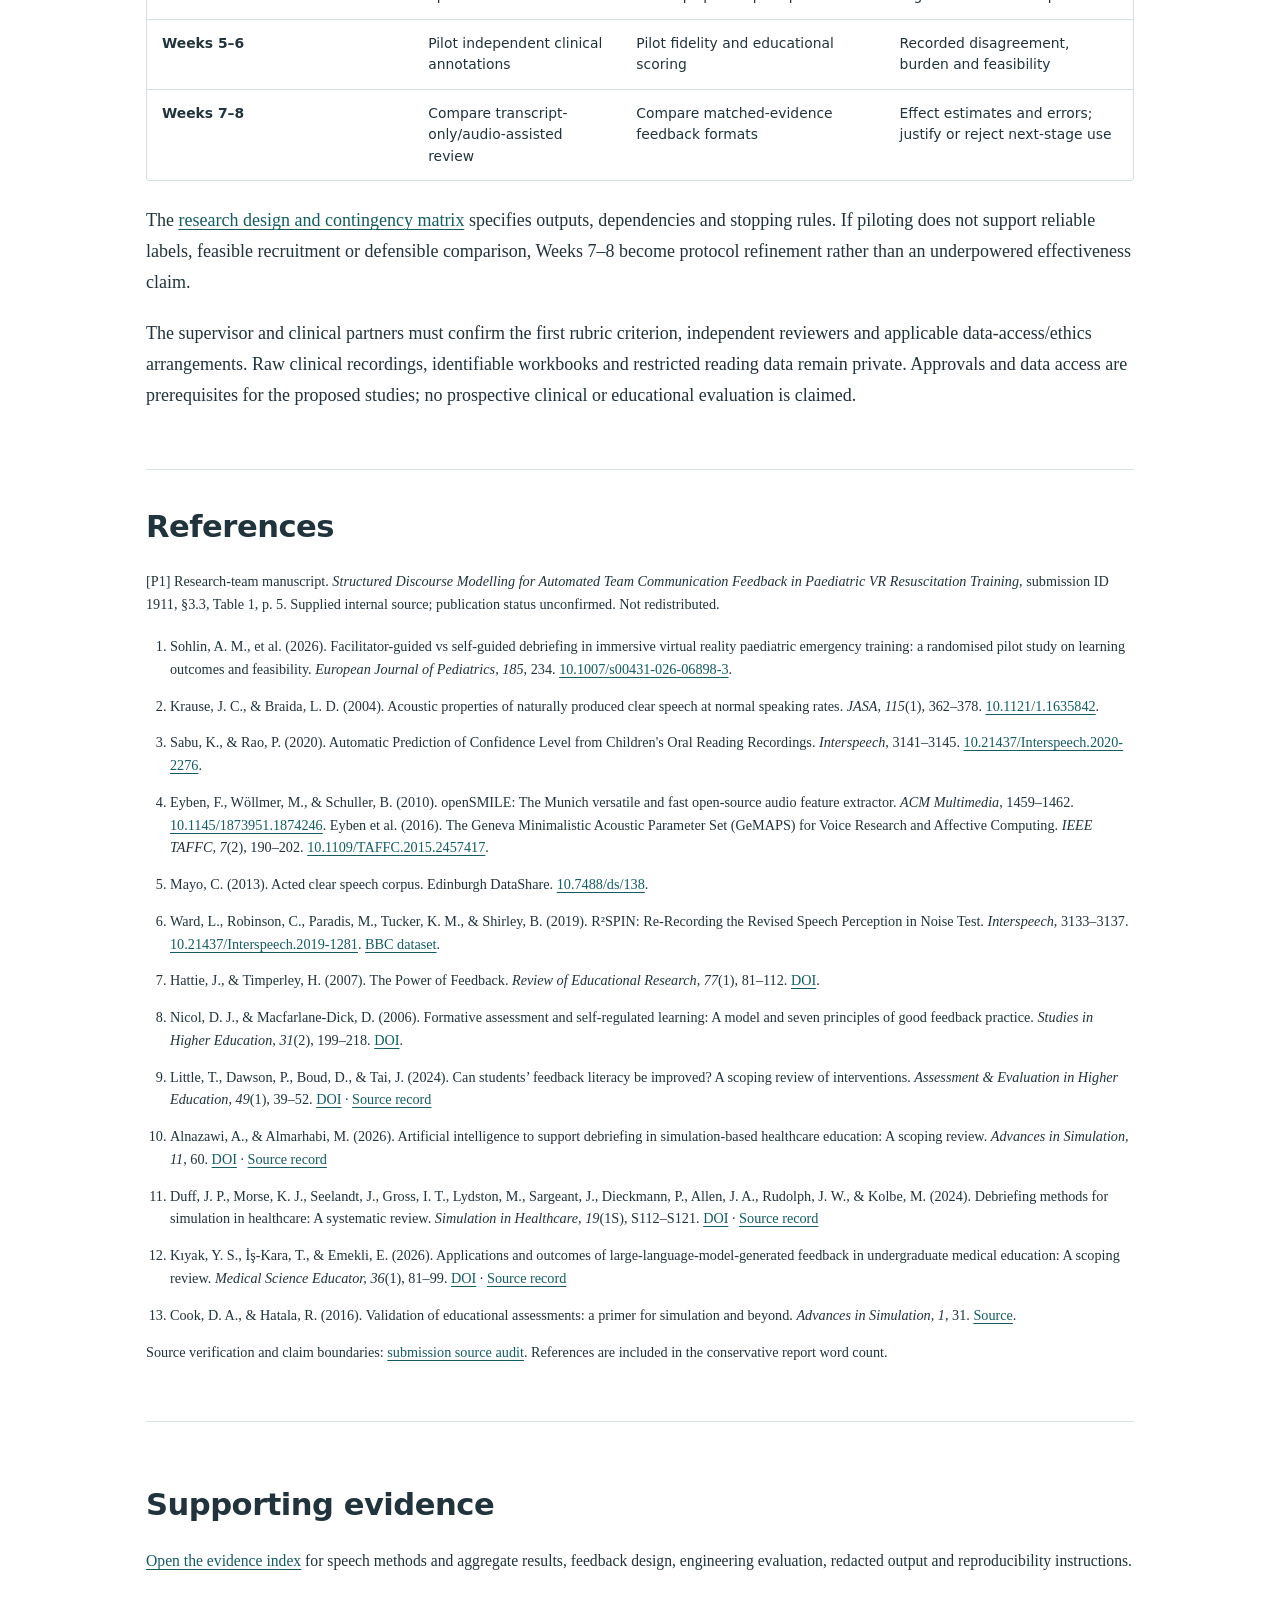
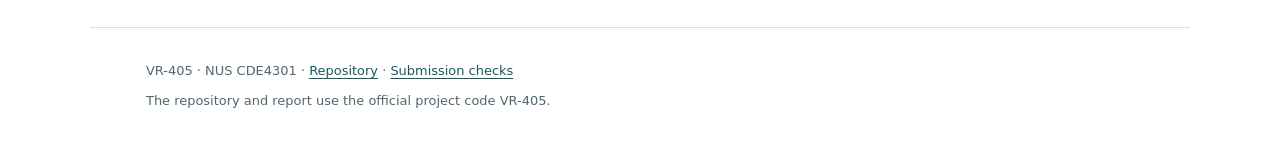
==== commit 95b44bce: "Simplify the main report discussion of v0.1 output" ====
--- a/index.html
+++ b/index.html
@@ -92,11 +92,11 @@
 <tr><th scope="row">Supported personalisation</th><td>Some role and dialogue context</td><td>Individual responsibility remains unverified. Retain team framing where uncertain.</td></tr>
 </tbody></table></div>
 <p>The oxygen example makes the central limitation concrete. The actual draft asks a general question about expected behaviour and advises rehearsing that behaviour. A learner still has to identify what to change in the request. An episode-specific question could focus attention on its recipient and parameters, but its value must be tested. The instructor draft similarly organises evidence without establishing a contextualised debrief plan.</p>
-<p>The recorded local evaluation used 21 workbooks (one AI and 20 CT/NN consultant sources), extracting 371 populated annotation cells with zero independent count or text mismatches for recognised layouts, and generated three repeatable report pairs. These checks concern extraction and repeatability. Both counters assume first-row headers. Appendix C records all 40 AI polarities as unverified, 14/40 AI records displayed by default, an unsupported header spelling and five synthetic checks. <a href="docs/feedback/evaluation-v01.html">Appendix C</a>.</p>
-<p>The current v0.1 learner and instructor reports are reproduced in <a href="docs/feedback/output-v01.html">Appendix D</a>. This output run used a CT consultant workbook with 30 annotations and displayed 12 in each report. Analysis of these generated reports was based on output inspection, without rerunning the source workbook. Taken together, the records establish mechanical feasibility and expose a gap between populated educational fields and behaviour-specific guidance. Recovering the original source and reviewing its meaning remain prerequisites for educational use. <a id="cite-feedback-validity" href="#ref-validity">[13]</a></p>
+<p>The recorded local evaluation used 21 assessment workbooks, extracting 371 populated annotation cells with zero independent count or text mismatches for recognised layouts, and generated three repeatable report pairs. These checks concern extraction and repeatability. Both counters assume first-row headers. Appendix C records all 40 AI polarities as unverified, 14/40 AI records displayed by default, an unsupported header spelling and five synthetic checks. <a href="docs/feedback/evaluation-v01.html">Appendix C</a>.</p>
+<p>The current v0.1 learner and instructor reports are reproduced in <a href="docs/feedback/output-v01.html">Appendix D</a>. They show that the prototype can organise assessment observations into two structured reports, while the repeated prompts and practice instructions reveal the need for more specific learning guidance. Further evaluation will examine whether the reports preserve the assessment meaning and help learners and instructors use it. <a id="cite-feedback-validity" href="#ref-validity">[13]</a></p>
 </section>
 <section id="feedback-discussion" data-part="kang_zhe"><h3>Evaluation, limitations and next steps</h3>
-<p>Iterations v0.2–v0.4 will address fidelity, relevance and actionability. Source review will check coverage, category, polarity, complete exchanges and uncertainty using additional permitted AI worksheets. Attribution review will determine whether an observation supports individual, role or team feedback. Clinical experts will then judge the explanation, reflection question and proposed action against explicit quality criteria. CT/NN annotations can provide reference evidence where appropriate. These reviews overlap with development, while the frozen v0.1 remains the comparison record.</p>
+<p>Iterations v0.2–v0.4 will address fidelity, relevance and actionability. Source review will check coverage, category, polarity, complete exchanges and uncertainty using additional permitted AI worksheets. Attribution review will determine whether an observation supports individual, role or team feedback. Clinical experts will then judge the explanation, reflection question and proposed action against explicit quality criteria. These reviews overlap with development, while the frozen v0.1 remains the comparison record.</p>
 <p><strong>H-B (proposed)</strong> is that structured reports improve learner comprehension and corrective-plan quality, and instructor debrief preparation, relative to the original worksheet. The v0.5 comparison will use identical AI assessment evidence. Learner outcomes will be comprehension and independently rated specificity and appropriateness of practice plans. Instructor outcomes will be the accuracy, evidence support and quality of debrief plans. Time and preference will be secondary.</p>
 <p>A pilot will test case selection, scoring criteria, scorer agreement and recruitment feasibility before sample-size justification. Counterbalanced allocation should avoid showing a participant the same episode in multiple formats. Outcome raters should be blinded to format where feasible, and analysis should account for repeated cases, participants and teams. A later approved study could independently assess communication across comparable simulations, with opportunities to demonstrate each behaviour recorded.</p>
 <p>Researcher access, rubric confirmation, clinician availability and applicable ethics and privacy permissions constrain this programme. If human testing is delayed, engineering and expert design review can continue, with learning effectiveness left unanswered. Immediate understanding, intended practice and later behaviour require separate evidence.</p>
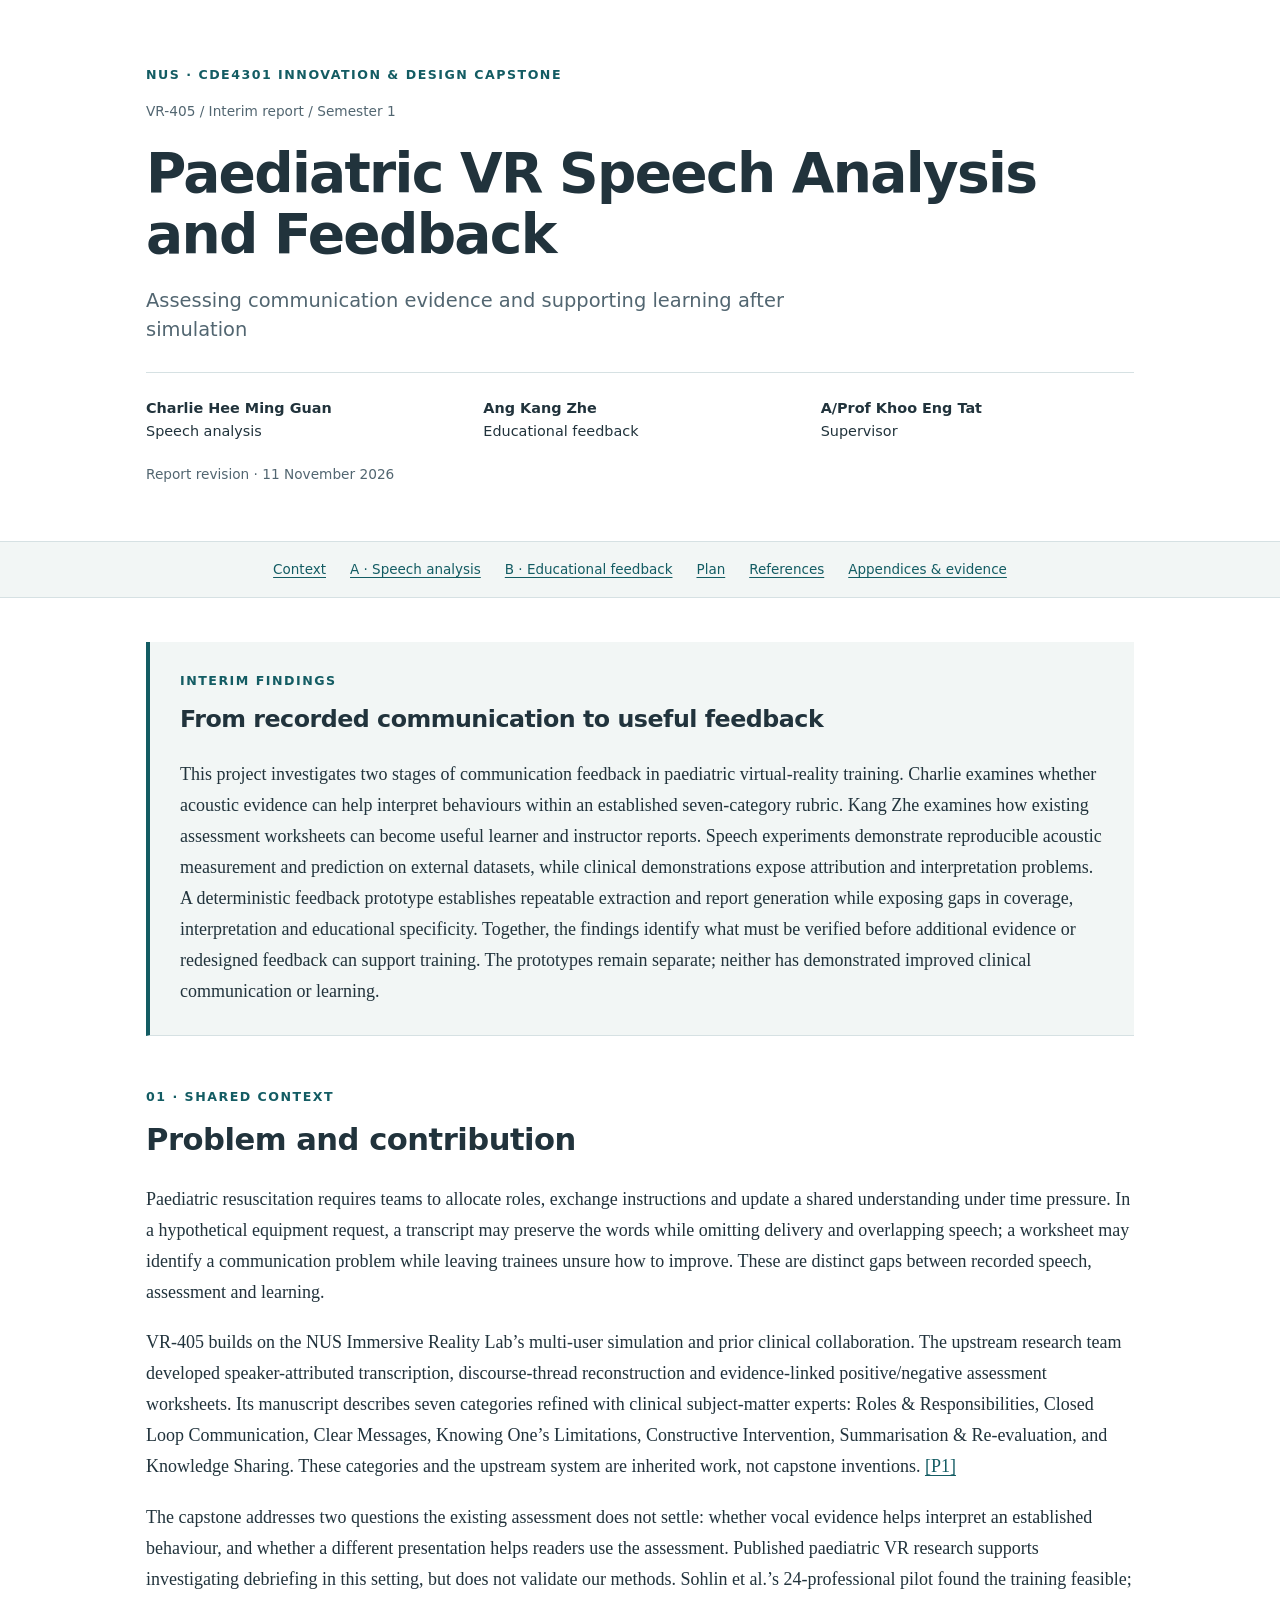
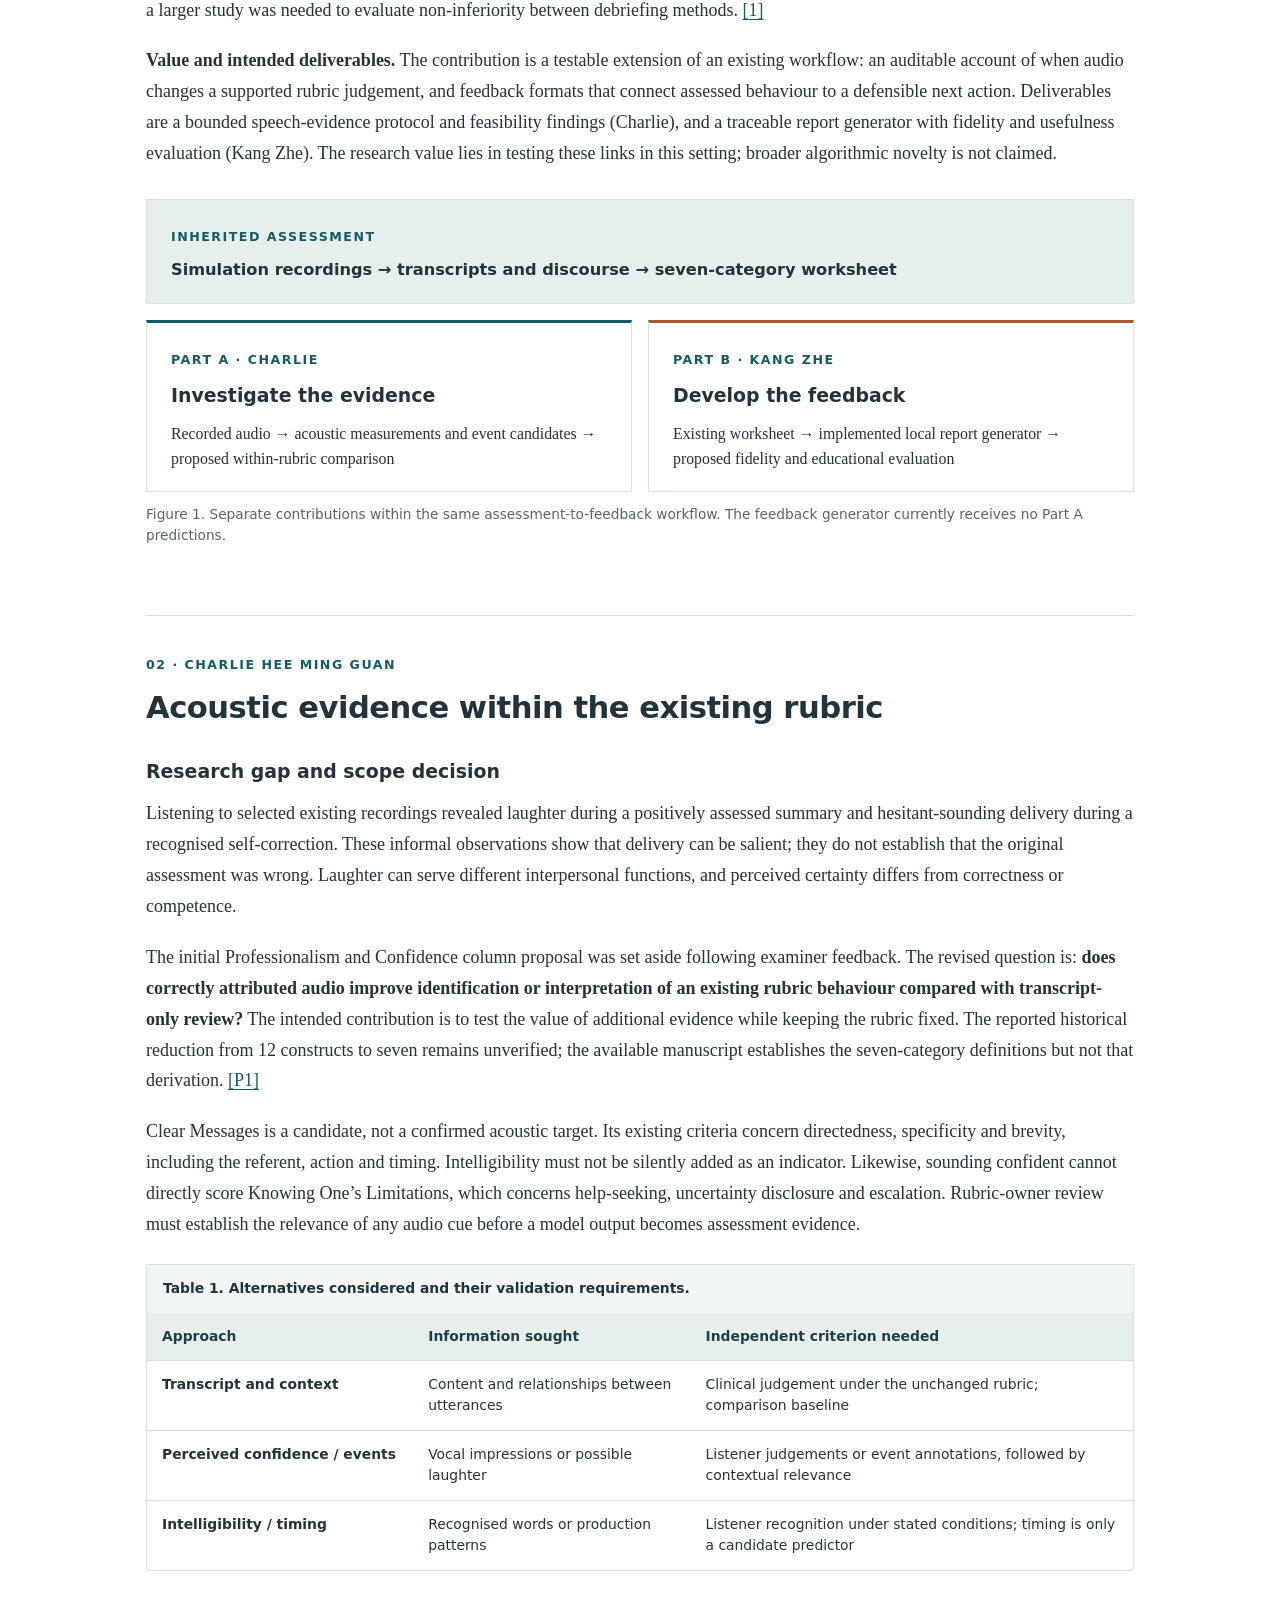
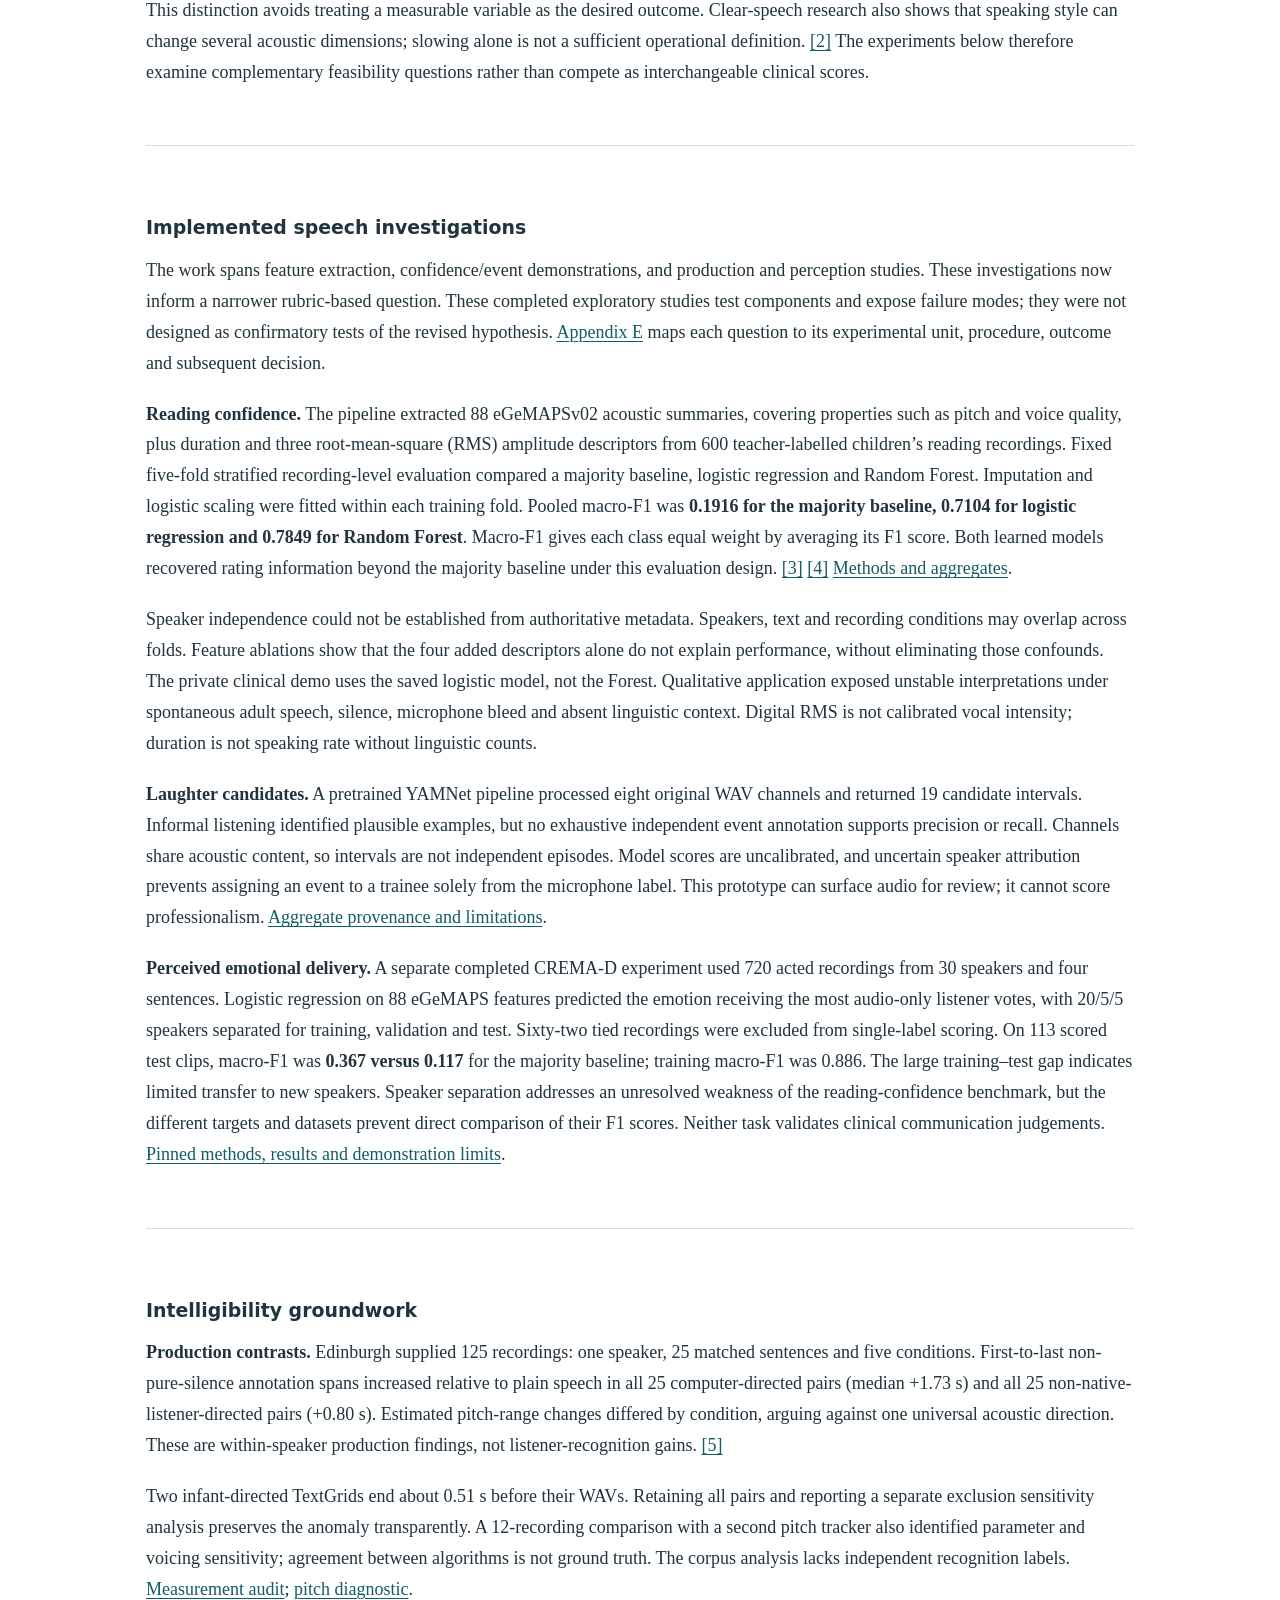
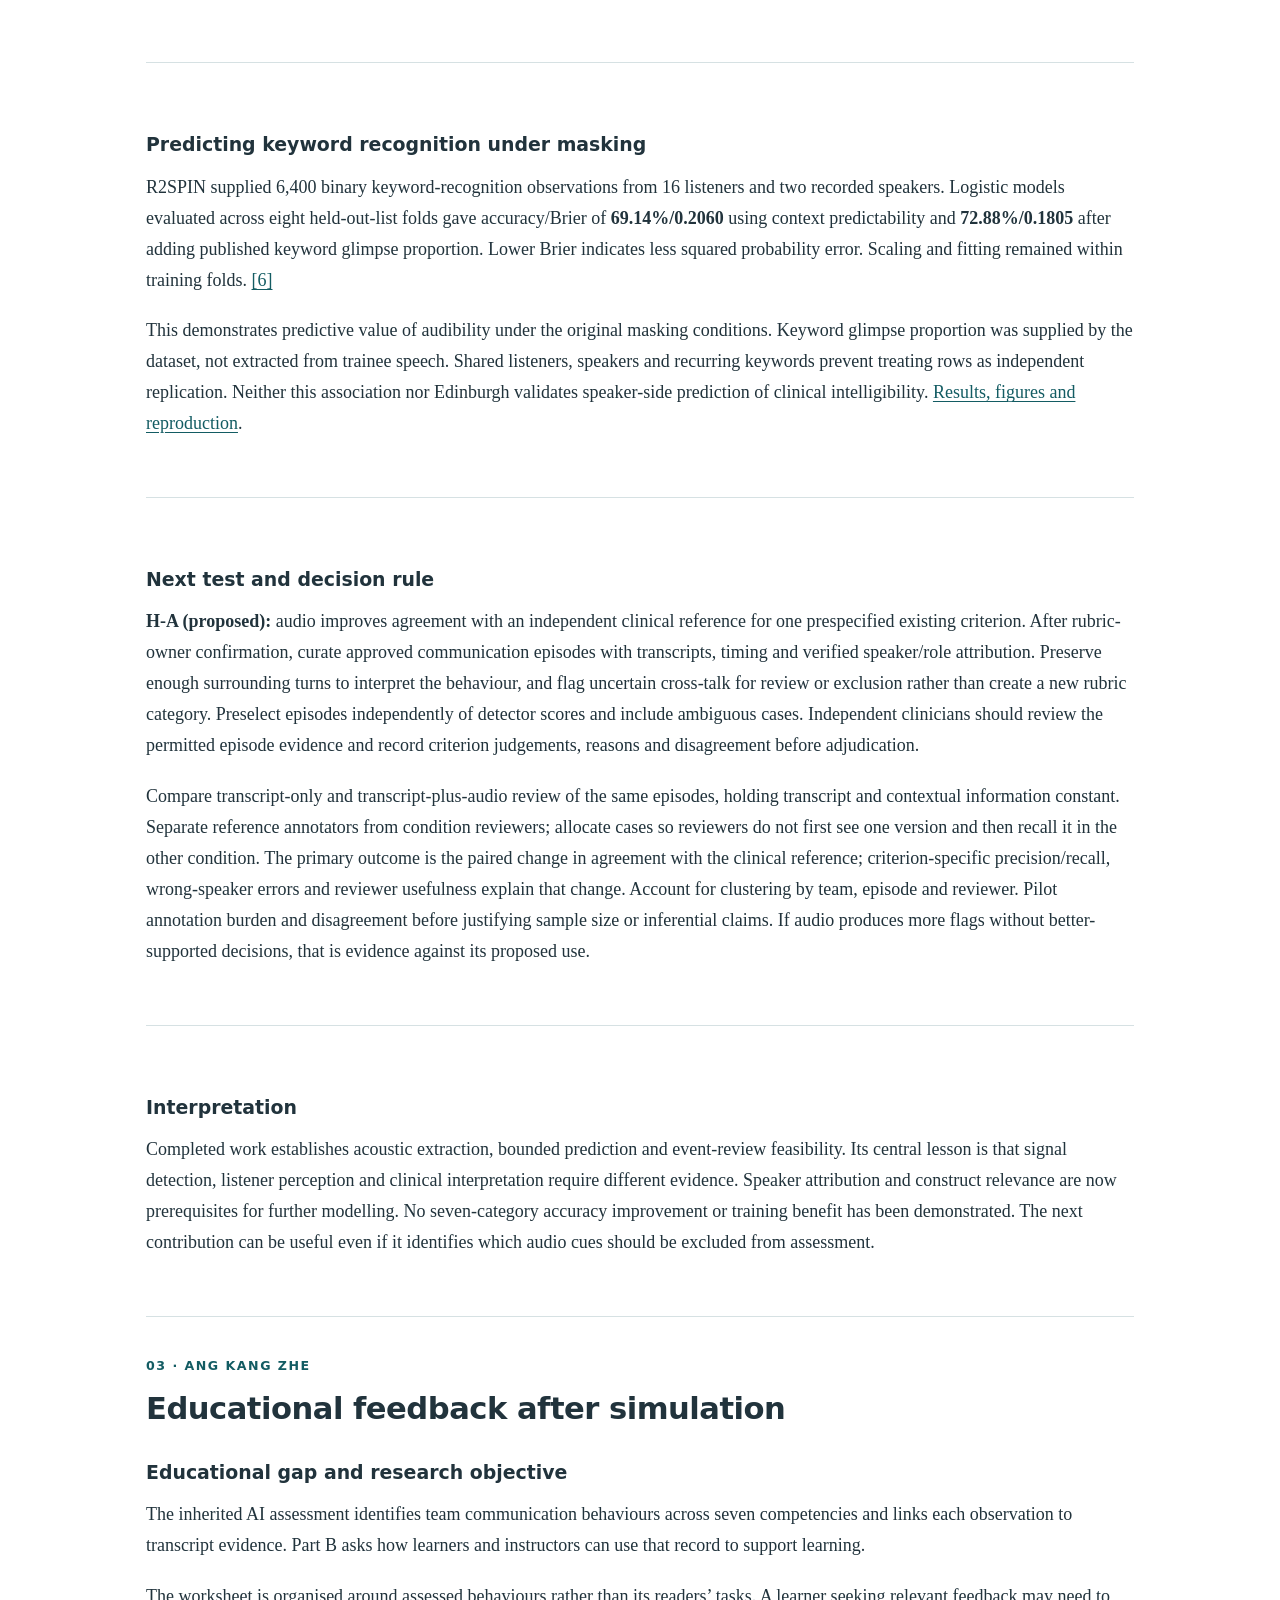
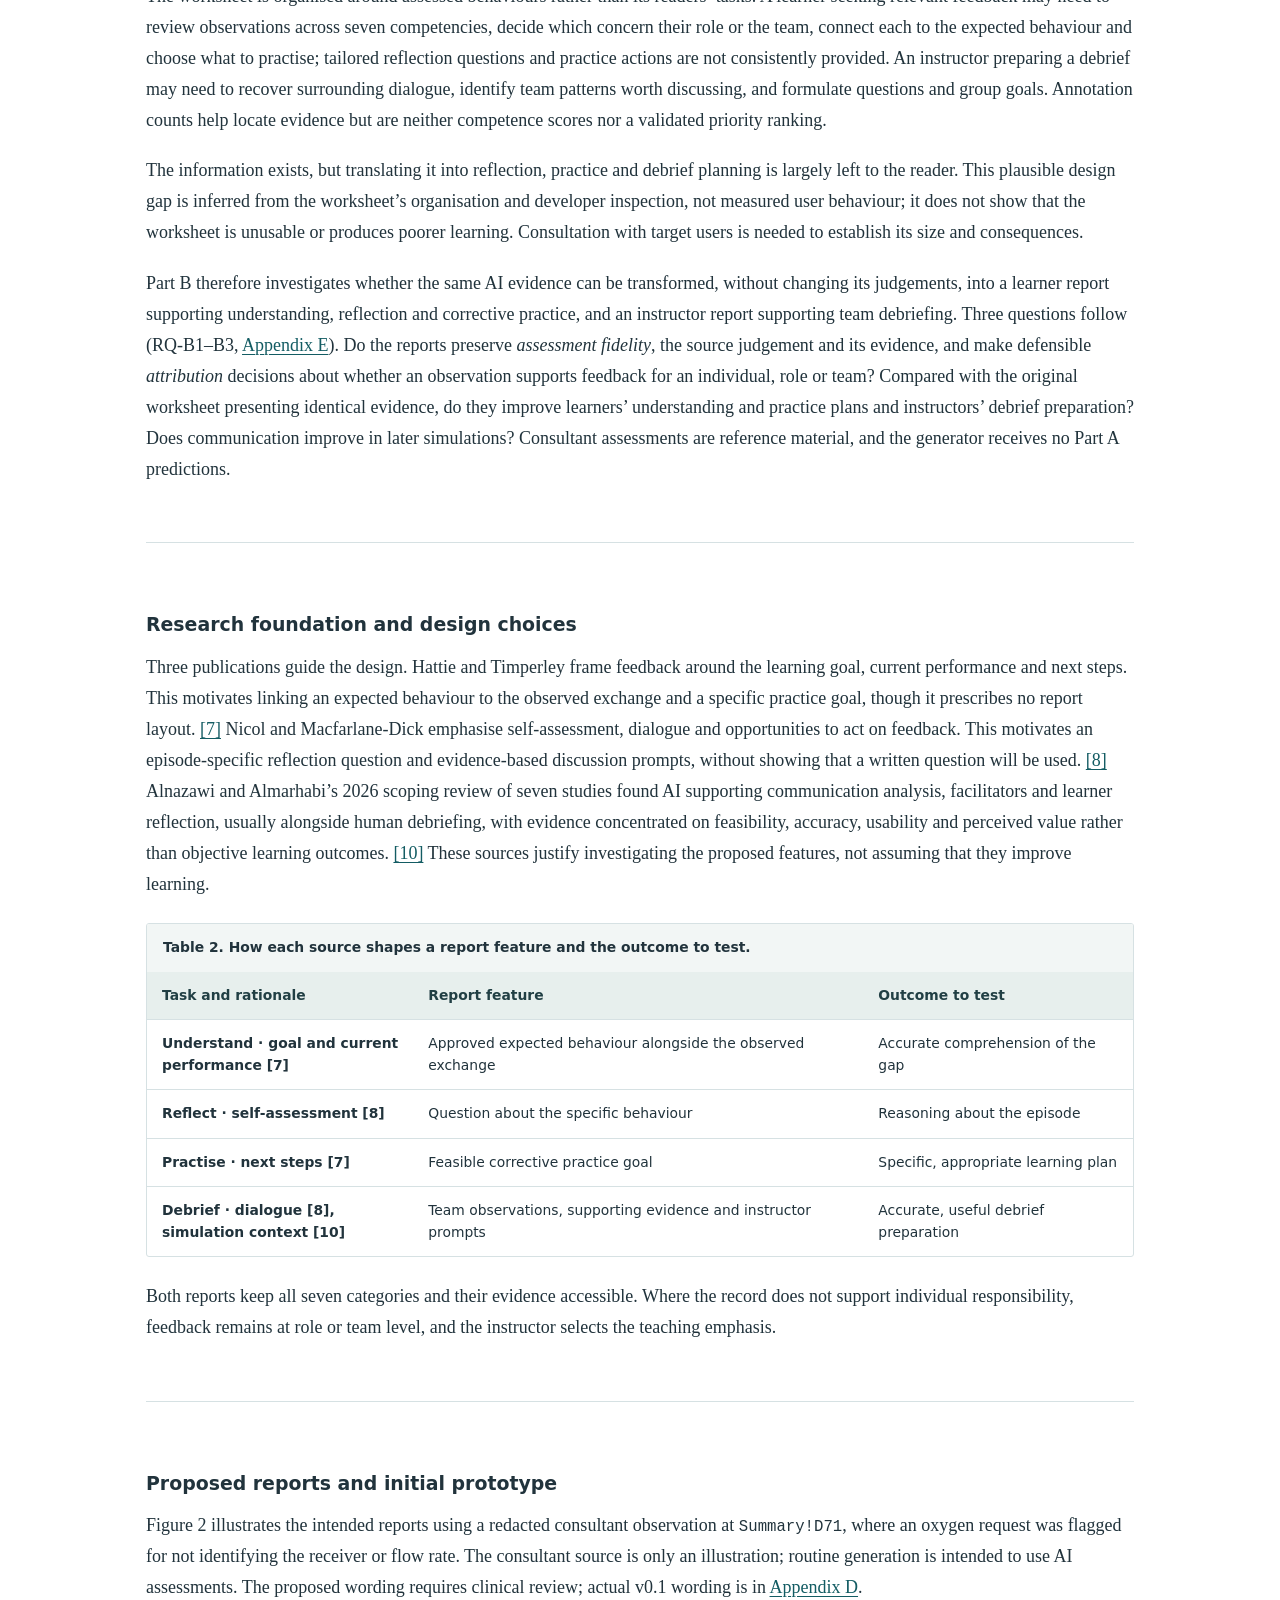
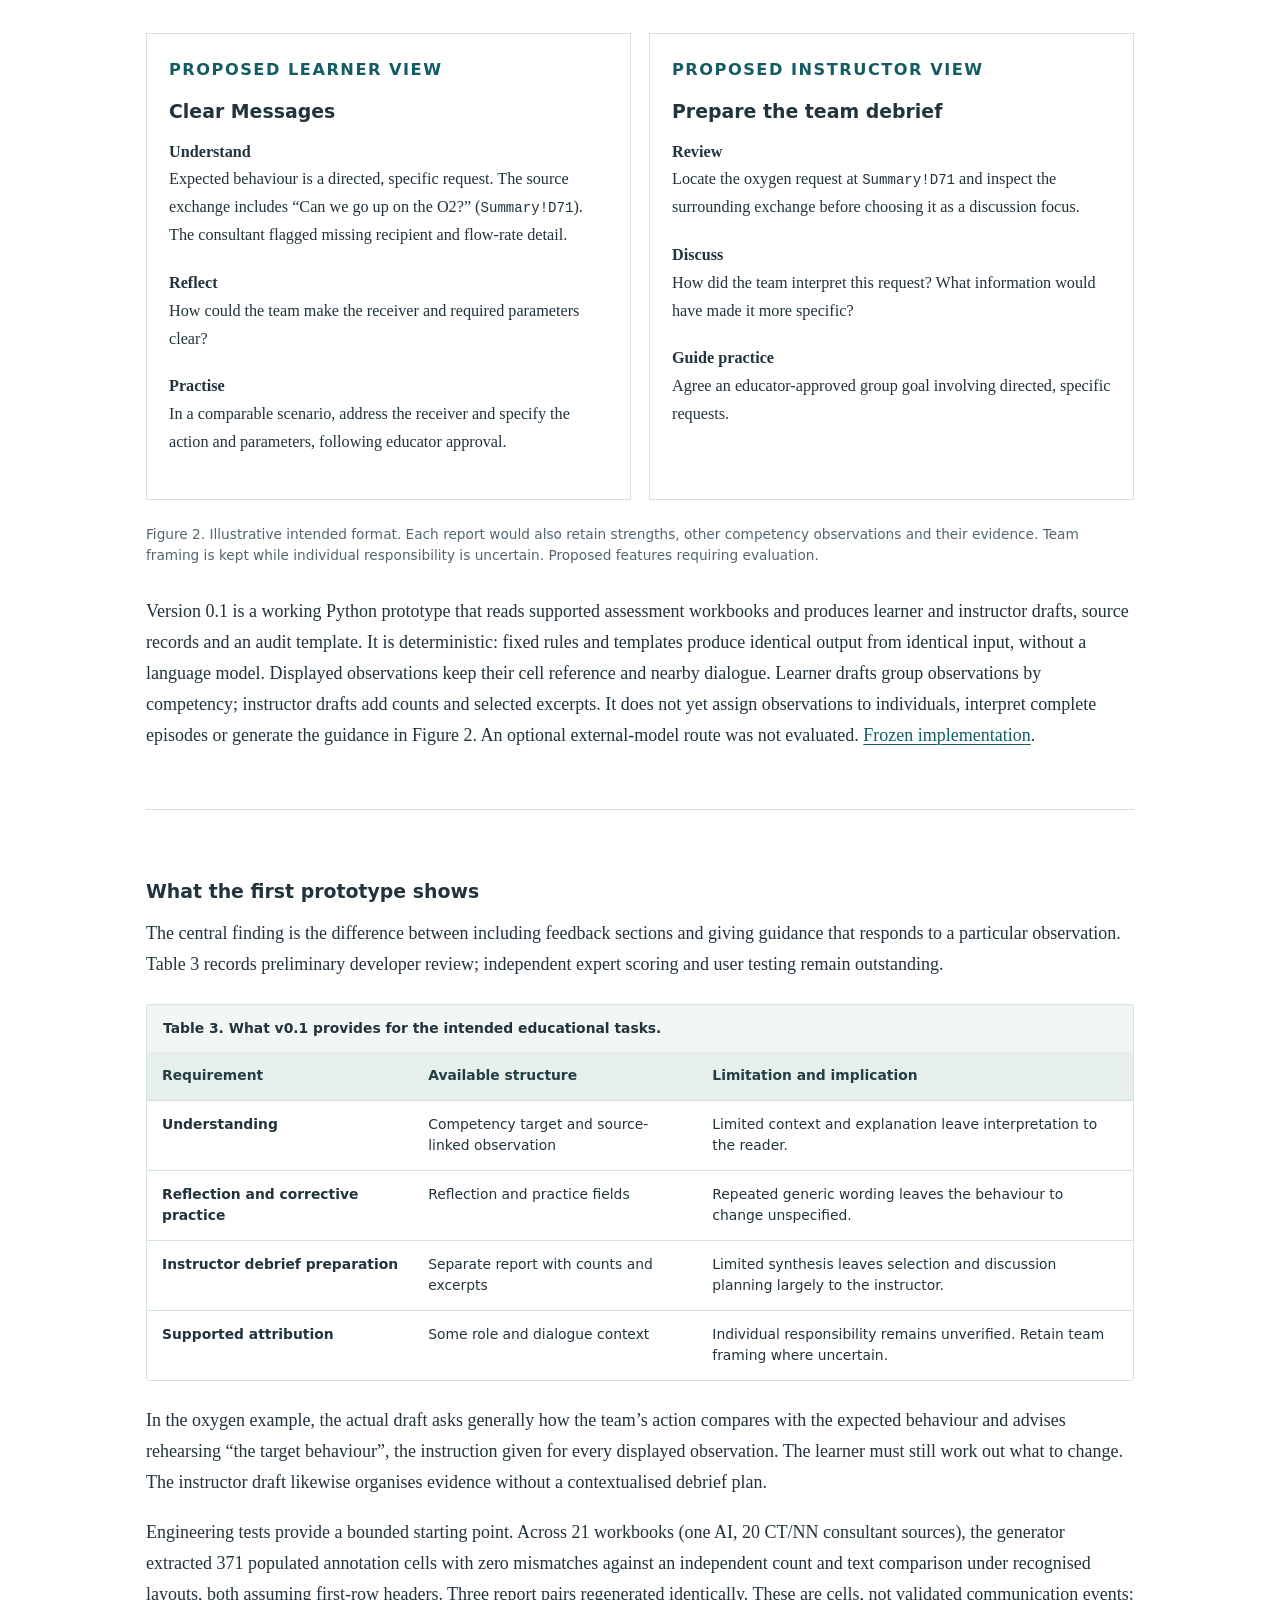
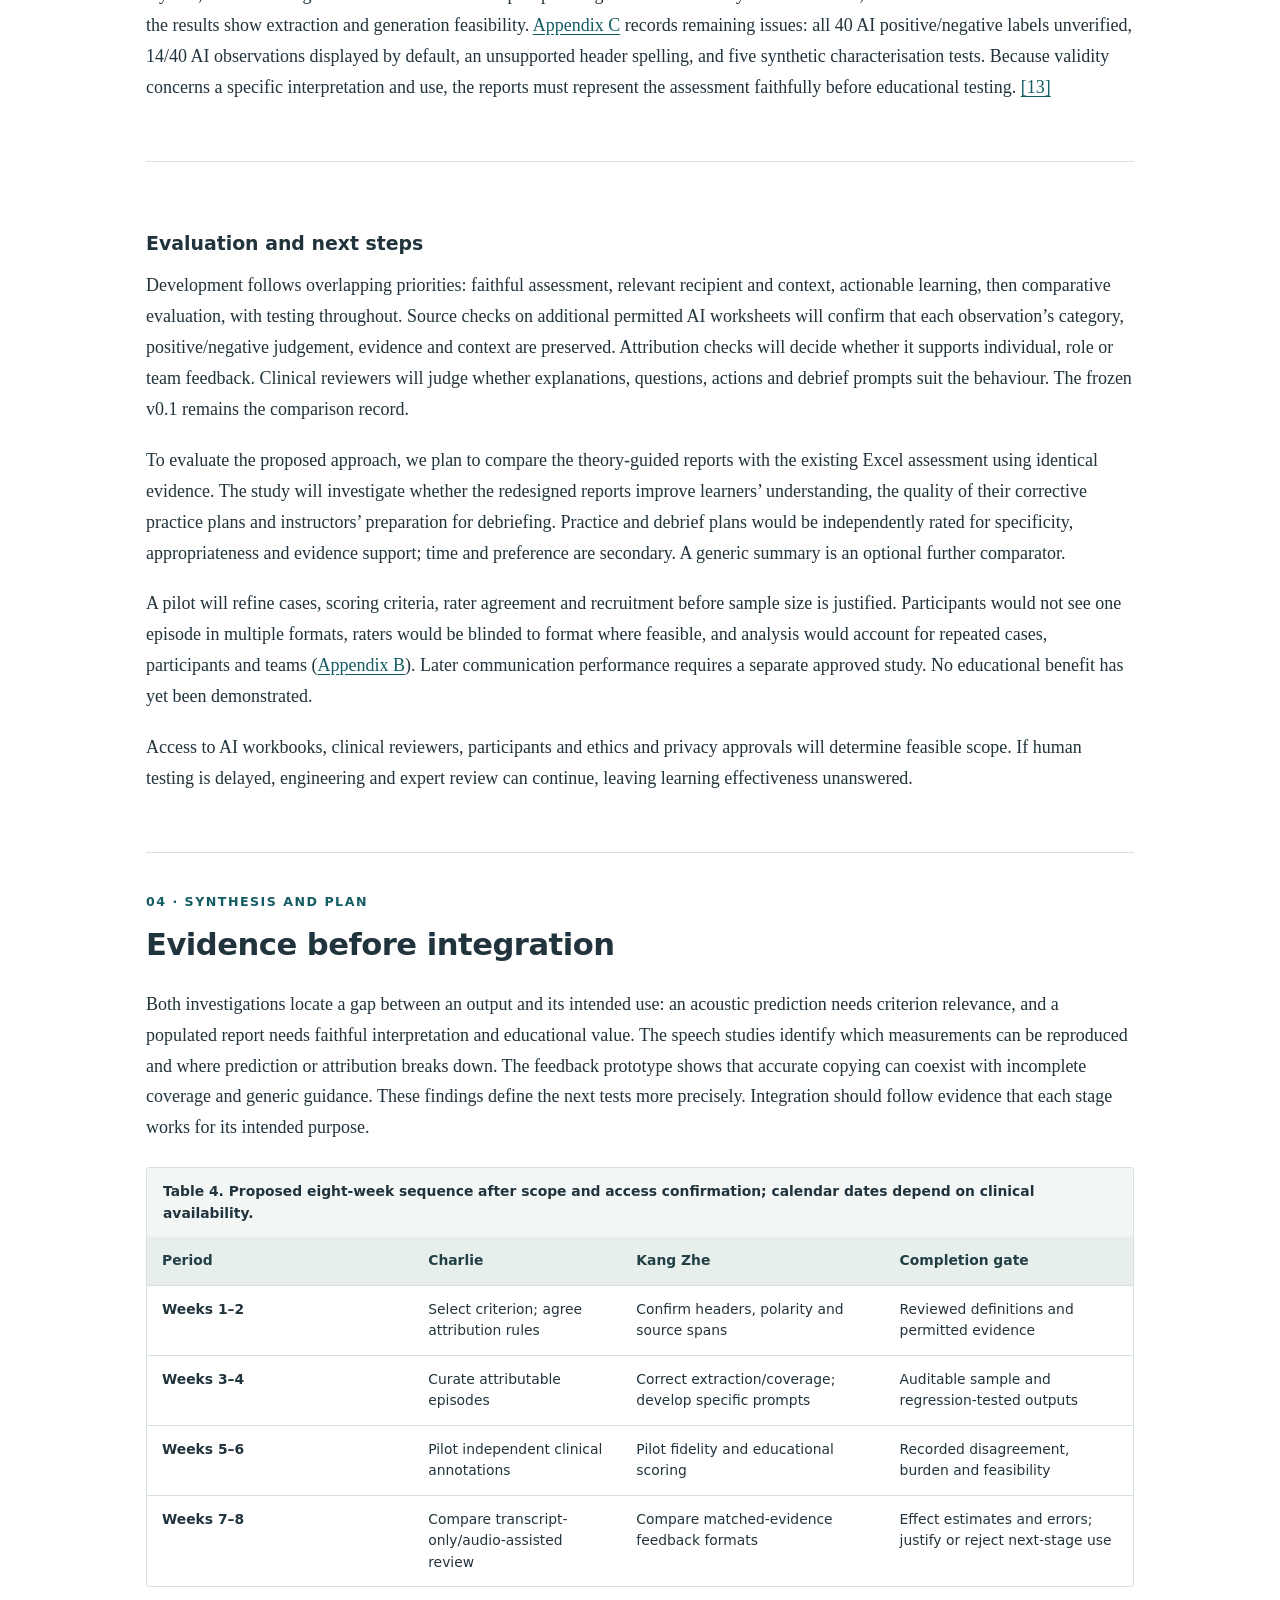
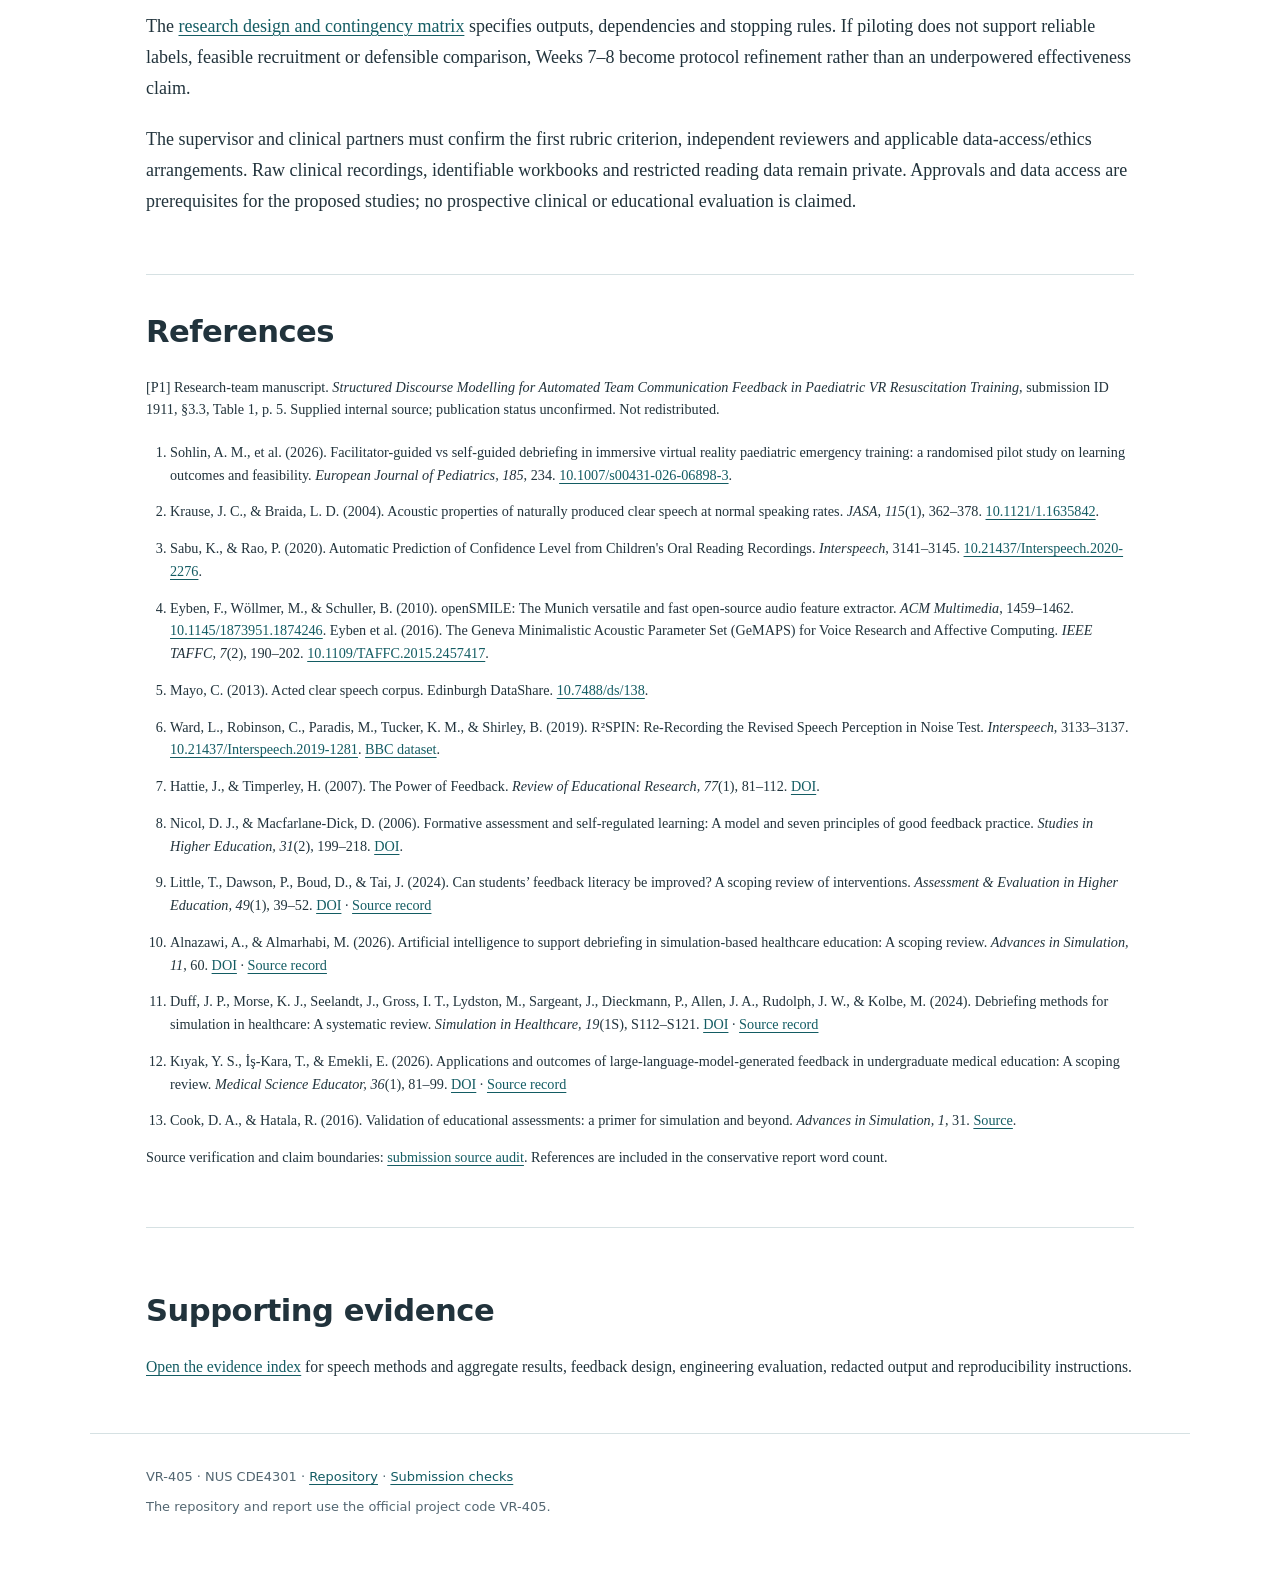
==== commit 65c3c0f5: "Clarify Part B educational gap, questions and evaluation" ====
--- a/index.html
+++ b/index.html
@@ -49,25 +49,24 @@
 </div>
 <div id="kang-zhe-contribution">
 <section id="part-b" data-part="kang_zhe"><p class="eyebrow">03 · Ang Kang Zhe</p><h2>Educational feedback after simulation</h2>
-<h3>Educational gap and objective</h3>
-<p>The inherited AI assessment records communication behaviours across seven competencies and links observations to transcript evidence. It gives the team an account of what occurred. After the simulation, learners need to identify observations relevant to their role, understand why an exchange matters and decide what to practise. Instructors need evidence for a focused discussion of team communication. The worksheet is organised around assessed behaviours, with less explicit support for these two educational tasks.</p>
-<p>This creates a research opportunity in how assessment information is used. An observation can identify an unclear instruction while leaving the learner to work out what made it unclear and how to change it. An instructor needs to judge which observations belong together and what discussion they support. Direct consultation with these users remains necessary to establish their needs and evaluate the proposed support.</p>
-<p>Part B aims to transform the existing AI worksheet into distinct learner and instructor reports while preserving its evidence and uncertainty. <strong>RQ-B1</strong> concerns fidelity and attribution, <strong>RQ-B2</strong> concerns learner understanding, corrective practice plans and instructor preparation compared with the original worksheet using identical evidence, and <strong>RQ-B3</strong> concerns subsequent communication. Audio interpretation and educational presentation are separate questions in this workflow. The generator receives AI assessments without Part A predictions.</p>
+<h3>Educational gap and research objective</h3>
+<p>The inherited AI assessment identifies team communication behaviours across seven competencies and links each observation to transcript evidence. Part B asks how learners and instructors can use that record to support learning.</p>
+<p>The worksheet is organised around assessed behaviours rather than its readers’ tasks. A learner seeking relevant feedback may need to review observations across seven competencies, decide which concern their role or the team, connect each to the expected behaviour and choose what to practise; tailored reflection questions and practice actions are not consistently provided. An instructor preparing a debrief may need to recover surrounding dialogue, identify team patterns worth discussing, and formulate questions and group goals. Annotation counts help locate evidence but are neither competence scores nor a validated priority ranking.</p>
+<p>The information exists, but translating it into reflection, practice and debrief planning is largely left to the reader. This plausible design gap is inferred from the worksheet’s organisation and developer inspection, not measured user behaviour; it does not show that the worksheet is unusable or produces poorer learning. Consultation with target users is needed to establish its size and consequences.</p>
+<p>Part B therefore investigates whether the same AI evidence can be transformed, without changing its judgements, into a learner report supporting understanding, reflection and corrective practice, and an instructor report supporting team debriefing. Three questions follow (RQ-B1–B3, <a href="docs/project-design.html#planned">Appendix E</a>). Do the reports preserve <em>assessment fidelity</em>, the source judgement and its evidence, and make defensible <em>attribution</em> decisions about whether an observation supports feedback for an individual, role or team? Compared with the original worksheet presenting identical evidence, do they improve learners’ understanding and practice plans and instructors’ debrief preparation? Does communication improve in later simulations? Consultant assessments are reference material, and the generator receives no Part A predictions.</p>
 </section>
-<section id="feedback-theory" data-part="kang_zhe"><h3>Educational foundation and design rationale</h3>
-<p>Hattie and Timperley organise feedback around the intended goal, current performance and next steps. This suggests connecting an expected communication behaviour to the observed exchange and a feasible practice action. <a id="cite-feedback-hattie" href="#ref-hattie">[7]</a> Nicol and Macfarlane-Dick emphasise self-assessment, dialogue and opportunities to use feedback. A question about a particular exchange gives learners something to interpret and discuss before choosing how to respond. <a id="cite-feedback-nicol" href="#ref-nicol">[8]</a> These frameworks guide the proposed content. Their application to a static report requires evaluation.</p>
-<p>Alnazawi and Almarhabi’s 2026 scoping review places these choices in healthcare simulation. Across seven studies, AI supported communication analysis, facilitator activities and learner reflection, usually alongside human debriefing. Evidence concentrated on feasibility, accuracy, usability and perceived value, with limited objective learning outcomes. The review provides recent precedents for supporting both audiences and identifies the need for outcome evaluation. <a href="#ref-alnazawi">[10]</a></p>
-<div class="table-scroll" role="region" tabindex="0" aria-label="Educational rationale and report features"><table><caption>Table 2. Proposed features and intended educational outcomes.</caption><thead><tr><th scope="col">Task and rationale</th><th scope="col">Report feature</th><th scope="col">Outcome to test</th></tr></thead><tbody>
+<section id="feedback-theory" data-part="kang_zhe"><h3>Research foundation and design choices</h3>
+<p>Three publications guide the design. Hattie and Timperley frame feedback around the learning goal, current performance and next steps. This motivates linking an expected behaviour to the observed exchange and a specific practice goal, though it prescribes no report layout. <a id="cite-feedback-hattie" href="#ref-hattie">[7]</a> Nicol and Macfarlane-Dick emphasise self-assessment, dialogue and opportunities to act on feedback. This motivates an episode-specific reflection question and evidence-based discussion prompts, without showing that a written question will be used. <a id="cite-feedback-nicol" href="#ref-nicol">[8]</a> Alnazawi and Almarhabi’s 2026 scoping review of seven studies found AI supporting communication analysis, facilitators and learner reflection, usually alongside human debriefing, with evidence concentrated on feasibility, accuracy, usability and perceived value rather than objective learning outcomes. <a href="#ref-alnazawi">[10]</a> These sources justify investigating the proposed features, not assuming that they improve learning.</p>
+<div class="table-scroll" role="region" tabindex="0" aria-label="Educational rationale and report features"><table><caption>Table 2. How each source shapes a report feature and the outcome to test.</caption><thead><tr><th scope="col">Task and rationale</th><th scope="col">Report feature</th><th scope="col">Outcome to test</th></tr></thead><tbody>
 <tr><th scope="row">Understand · goal and current performance [7]</th><td>Approved expected behaviour alongside the observed exchange</td><td>Accurate comprehension of the gap</td></tr>
 <tr><th scope="row">Reflect · self-assessment [8]</th><td>Question about the specific behaviour</td><td>Reasoning about the episode</td></tr>
 <tr><th scope="row">Practise · next steps [7]</th><td>Feasible corrective practice goal</td><td>Specific, appropriate learning plan</td></tr>
 <tr><th scope="row">Debrief · dialogue [8], simulation context [10]</th><td>Team observations, supporting evidence and instructor prompts</td><td>Accurate, useful debrief preparation</td></tr>
 </tbody></table></div>
-<p>The original worksheet is the primary comparator because it already provides the assessment evidence. Holding that evidence constant allows the study to examine the contribution of the new structure. A generic summary is an optional secondary comparator. Traceability and supported attribution constrain the design so that clearer wording preserves the assessment’s meaning.</p>
+<p>Both reports keep all seven categories and their evidence accessible. Where the record does not support individual responsibility, feedback remains at role or team level, and the instructor selects the teaching emphasis.</p>
 </section>
-<section id="feedback-method" data-part="kang_zhe"><h3>Proposed reports and implemented prototype</h3>
-<p>The learner report would show relevant strengths and improvement areas, connect an observation to an expected behaviour, and invite reflection before suggesting a practice goal. The instructor report would use the same evidence to describe team patterns, prepare discussion questions and propose a group objective. All seven categories should remain accessible. The instructor would select the teaching emphasis, with annotation counts presented separately from judgements about competence or clinical priority.</p>
-<p>The following example shows how the design rationale would shape each report. It uses the redacted v0.1 output at <code>Summary!D71</code>, where the oxygen request was flagged for an unclear receiver and flow rate. The proposed wording requires clinical review. Normal generation would use the AI assessment worksheet. <a href="docs/feedback/output-v01.html">Appendix D</a>.</p>
+<section id="feedback-method" data-part="kang_zhe"><h3>Proposed reports and initial prototype</h3>
+<p>Figure 2 illustrates the intended reports using a redacted consultant observation at <code>Summary!D71</code>, where an oxygen request was flagged for not identifying the receiver or flow rate. The consultant source is only an illustration; routine generation is intended to use AI assessments. The proposed wording requires clinical review; actual v0.1 wording is in <a href="docs/feedback/output-v01.html">Appendix D</a>.</p>
 <figure id="feedback-format" aria-labelledby="feedback-format-caption">
 <div class="evidence-grid">
 <article class="evidence-card"><p class="eyebrow">Proposed learner view</p><h3>Clear Messages</h3>
@@ -79,27 +78,26 @@
 <p><strong>Discuss</strong><br>How did the team interpret this request? What information would have made it more specific?</p>
 <p><strong>Guide practice</strong><br>Agree an educator-approved group goal involving directed, specific requests.</p></article>
 </div>
-<figcaption id="feedback-format-caption">Figure 2. Illustrative intended format. Each report would also retain strengths, other competency observations and access to their evidence. The example keeps team framing while individual responsibility is uncertain. These are proposed design features requiring evaluation.</figcaption>
+<figcaption id="feedback-format-caption">Figure 2. Illustrative intended format. Each report would also retain strengths, other competency observations and their evidence. Team framing is kept while individual responsibility is uncertain. Proposed features requiring evaluation.</figcaption>
 </figure>
-<p>The frozen Python v0.1 implements the initial structure through deterministic templates. It produces learner and instructor Markdown drafts, source-record JSON and an audit template, retaining cell pointers and nearby dialogue. Learner material is grouped by competency, while instructor material contains counts and selected excerpts. Individual routing, full-episode interpretation and specific coaching remain development tasks. The optional external-model route was not evaluated. <a href="prototype/feedback/v0.1/README.md">Frozen implementation</a>.</p>
+<p>Version 0.1 is a working Python prototype that reads supported assessment workbooks and produces learner and instructor drafts, source records and an audit template. It is deterministic: fixed rules and templates produce identical output from identical input, without a language model. Displayed observations keep their cell reference and nearby dialogue. Learner drafts group observations by competency; instructor drafts add counts and selected excerpts. It does not yet assign observations to individuals, interpret complete episodes or generate the guidance in Figure 2. An optional external-model route was not evaluated. <a href="prototype/feedback/v0.1/README.md">Frozen implementation</a>.</p>
 </section>
-<section id="feedback-evaluation" data-part="kang_zhe"><h3>Preliminary findings against educational requirements</h3>
-<p>Inspection of the implementation and supplied outputs shows where the intended educational structure is present and where it remains incomplete. Table 3 records preliminary developer analysis. Independent expert scoring and learner or instructor outcome testing have yet to be conducted.</p>
+<section id="feedback-evaluation" data-part="kang_zhe"><h3>What the first prototype shows</h3>
+<p>The central finding is the difference between including feedback sections and giving guidance that responds to a particular observation. Table 3 records preliminary developer review; independent expert scoring and user testing remain outstanding.</p>
 <div class="table-scroll" role="region" tabindex="0" aria-label="Educational requirements and preliminary feedback findings"><table><caption>Table 3. What v0.1 provides for the intended educational tasks.</caption><thead><tr><th scope="col">Requirement</th><th scope="col">Available structure</th><th scope="col">Limitation and implication</th></tr></thead><tbody>
 <tr><th scope="row">Understanding</th><td>Competency target and source-linked observation</td><td>Limited context and explanation leave interpretation to the reader.</td></tr>
 <tr><th scope="row">Reflection and corrective practice</th><td>Reflection and practice fields</td><td>Repeated generic wording leaves the behaviour to change unspecified.</td></tr>
 <tr><th scope="row">Instructor debrief preparation</th><td>Separate report with counts and excerpts</td><td>Limited synthesis leaves selection and discussion planning largely to the instructor.</td></tr>
-<tr><th scope="row">Supported personalisation</th><td>Some role and dialogue context</td><td>Individual responsibility remains unverified. Retain team framing where uncertain.</td></tr>
+<tr><th scope="row">Supported attribution</th><td>Some role and dialogue context</td><td>Individual responsibility remains unverified. Retain team framing where uncertain.</td></tr>
 </tbody></table></div>
-<p>The oxygen example makes the central limitation concrete. The actual draft asks a general question about expected behaviour and advises rehearsing that behaviour. A learner still has to identify what to change in the request. An episode-specific question could focus attention on its recipient and parameters, but its value must be tested. The instructor draft similarly organises evidence without establishing a contextualised debrief plan.</p>
-<p>The recorded local evaluation used 21 assessment workbooks, extracting 371 populated annotation cells with zero independent count or text mismatches for recognised layouts, and generated three repeatable report pairs. These checks concern extraction and repeatability. Both counters assume first-row headers. Appendix C records all 40 AI polarities as unverified, 14/40 AI records displayed by default, an unsupported header spelling and five synthetic checks. <a href="docs/feedback/evaluation-v01.html">Appendix C</a>.</p>
-<p>The current v0.1 learner and instructor reports are reproduced in <a href="docs/feedback/output-v01.html">Appendix D</a>. They show that the prototype can organise assessment observations into two structured reports, while the repeated prompts and practice instructions reveal the need for more specific learning guidance. Further evaluation will examine whether the reports preserve the assessment meaning and help learners and instructors use it. <a id="cite-feedback-validity" href="#ref-validity">[13]</a></p>
+<p>In the oxygen example, the actual draft asks generally how the team’s action compares with the expected behaviour and advises rehearsing “the target behaviour”, the instruction given for every displayed observation. The learner must still work out what to change. The instructor draft likewise organises evidence without a contextualised debrief plan.</p>
+<p>Engineering tests provide a bounded starting point. Across 21 workbooks (one AI, 20 CT/NN consultant sources), the generator extracted 371 populated annotation cells with zero mismatches against an independent count and text comparison under recognised layouts, both assuming first-row headers. Three report pairs regenerated identically. These are cells, not validated communication events: the results show extraction and generation feasibility. <a href="docs/feedback/evaluation-v01.html">Appendix C</a> records remaining issues: all 40 AI positive/negative labels unverified, 14/40 AI observations displayed by default, an unsupported header spelling, and five synthetic characterisation tests. Because validity concerns a specific interpretation and use, the reports must represent the assessment faithfully before educational testing. <a id="cite-feedback-validity" href="#ref-validity">[13]</a></p>
 </section>
-<section id="feedback-discussion" data-part="kang_zhe"><h3>Evaluation, limitations and next steps</h3>
-<p>Iterations v0.2–v0.4 will address fidelity, relevance and actionability. Source review will check coverage, category, polarity, complete exchanges and uncertainty using additional permitted AI worksheets. Attribution review will determine whether an observation supports individual, role or team feedback. Clinical experts will then judge the explanation, reflection question and proposed action against explicit quality criteria. These reviews overlap with development, while the frozen v0.1 remains the comparison record.</p>
-<p><strong>H-B (proposed)</strong> is that structured reports improve learner comprehension and corrective-plan quality, and instructor debrief preparation, relative to the original worksheet. The v0.5 comparison will use identical AI assessment evidence. Learner outcomes will be comprehension and independently rated specificity and appropriateness of practice plans. Instructor outcomes will be the accuracy, evidence support and quality of debrief plans. Time and preference will be secondary.</p>
-<p>A pilot will test case selection, scoring criteria, scorer agreement and recruitment feasibility before sample-size justification. Counterbalanced allocation should avoid showing a participant the same episode in multiple formats. Outcome raters should be blinded to format where feasible, and analysis should account for repeated cases, participants and teams. A later approved study could independently assess communication across comparable simulations, with opportunities to demonstrate each behaviour recorded.</p>
-<p>Researcher access, rubric confirmation, clinician availability and applicable ethics and privacy permissions constrain this programme. If human testing is delayed, engineering and expert design review can continue, with learning effectiveness left unanswered. Immediate understanding, intended practice and later behaviour require separate evidence.</p>
+<section id="feedback-discussion" data-part="kang_zhe"><h3>Evaluation and next steps</h3>
+<p>Development follows overlapping priorities: faithful assessment, relevant recipient and context, actionable learning, then comparative evaluation, with testing throughout. Source checks on additional permitted AI worksheets will confirm that each observation’s category, positive/negative judgement, evidence and context are preserved. Attribution checks will decide whether it supports individual, role or team feedback. Clinical reviewers will judge whether explanations, questions, actions and debrief prompts suit the behaviour. The frozen v0.1 remains the comparison record.</p>
+<p>To evaluate the proposed approach, we plan to compare the theory-guided reports with the existing Excel assessment using identical evidence. The study will investigate whether the redesigned reports improve learners’ understanding, the quality of their corrective practice plans and instructors’ preparation for debriefing. Practice and debrief plans would be independently rated for specificity, appropriateness and evidence support; time and preference are secondary. A generic summary is an optional further comparator.</p>
+<p>A pilot will refine cases, scoring criteria, rater agreement and recruitment before sample size is justified. Participants would not see one episode in multiple formats, raters would be blinded to format where feasible, and analysis would account for repeated cases, participants and teams (<a href="docs/feedback/report-evidence.html#evaluation">Appendix B</a>). Later communication performance requires a separate approved study. No educational benefit has yet been demonstrated.</p>
+<p>Access to AI workbooks, clinical reviewers, participants and ethics and privacy approvals will determine feasible scope. If human testing is delayed, engineering and expert review can continue, leaving learning effectiveness unanswered.</p>
 </section>
 </div>
 <section id="conclusion" data-part="shared"><p class="eyebrow">04 · Synthesis and plan</p><h2>Evidence before integration</h2>
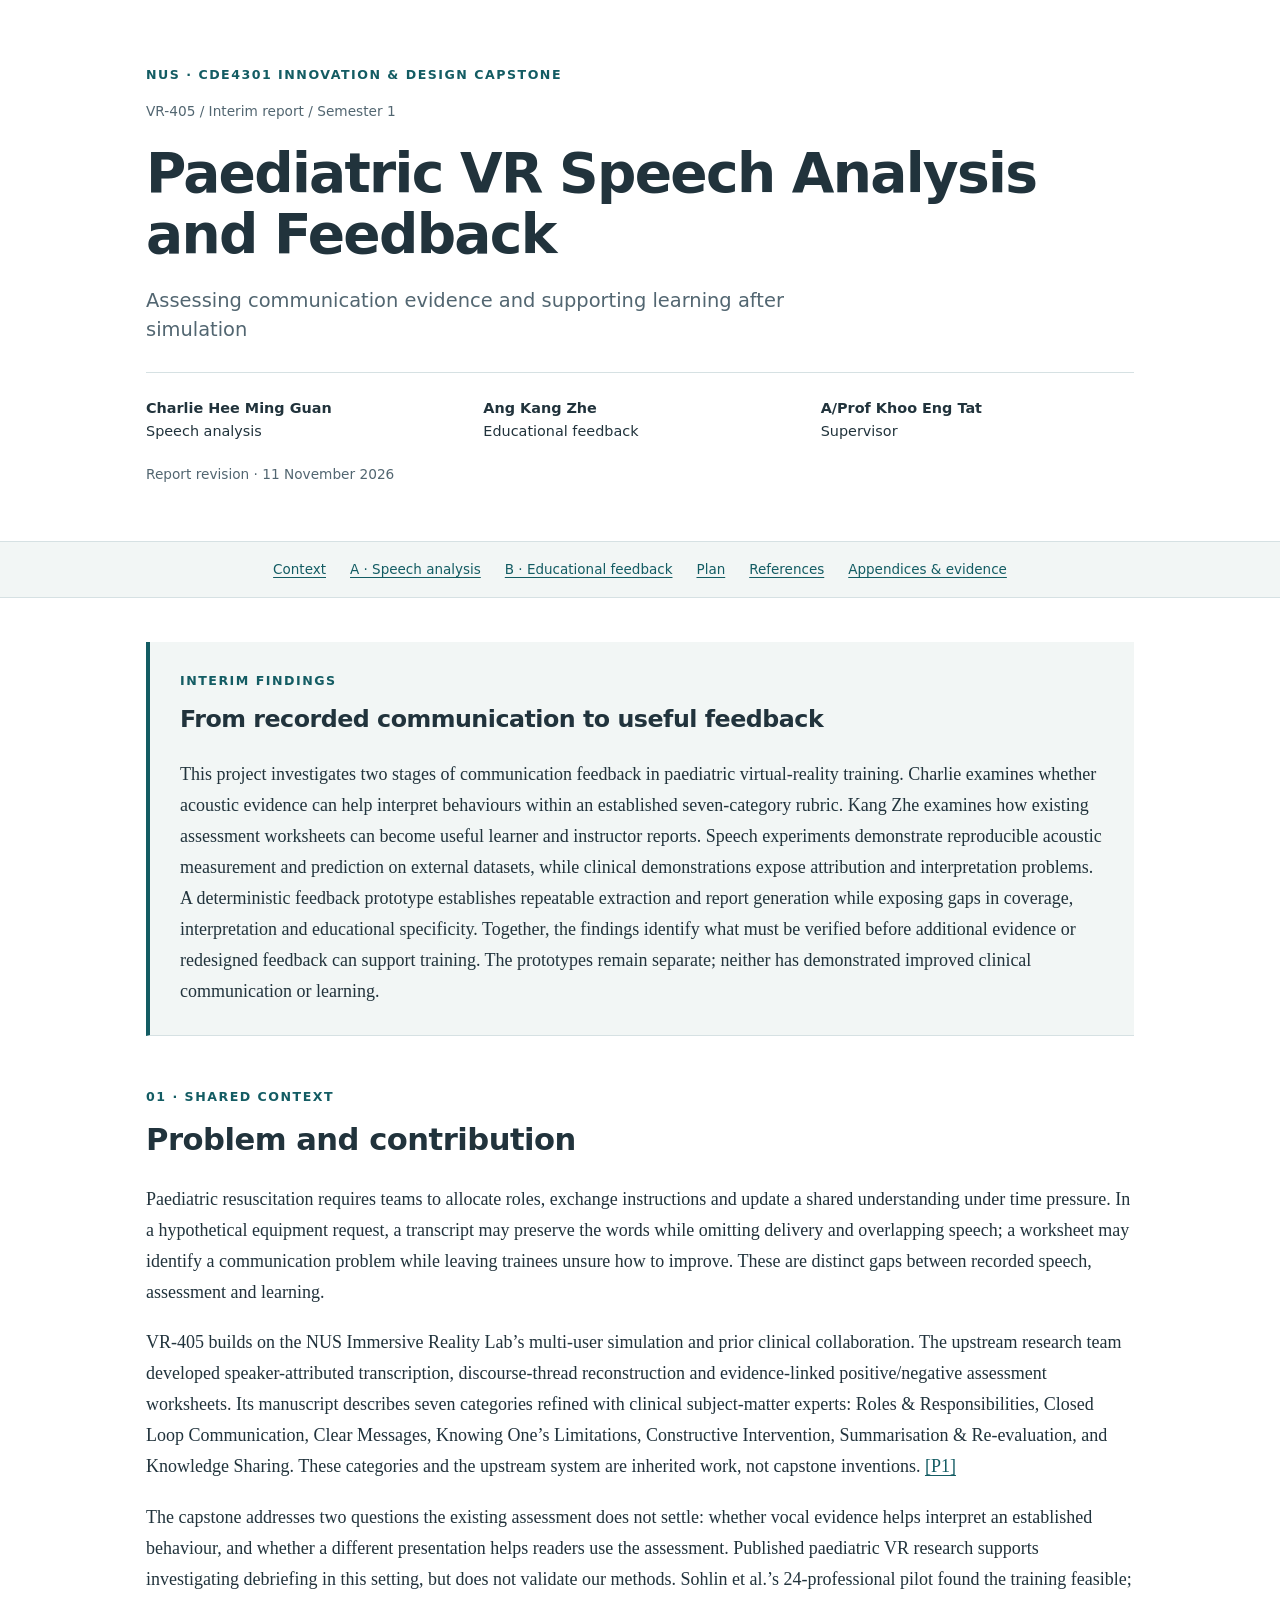
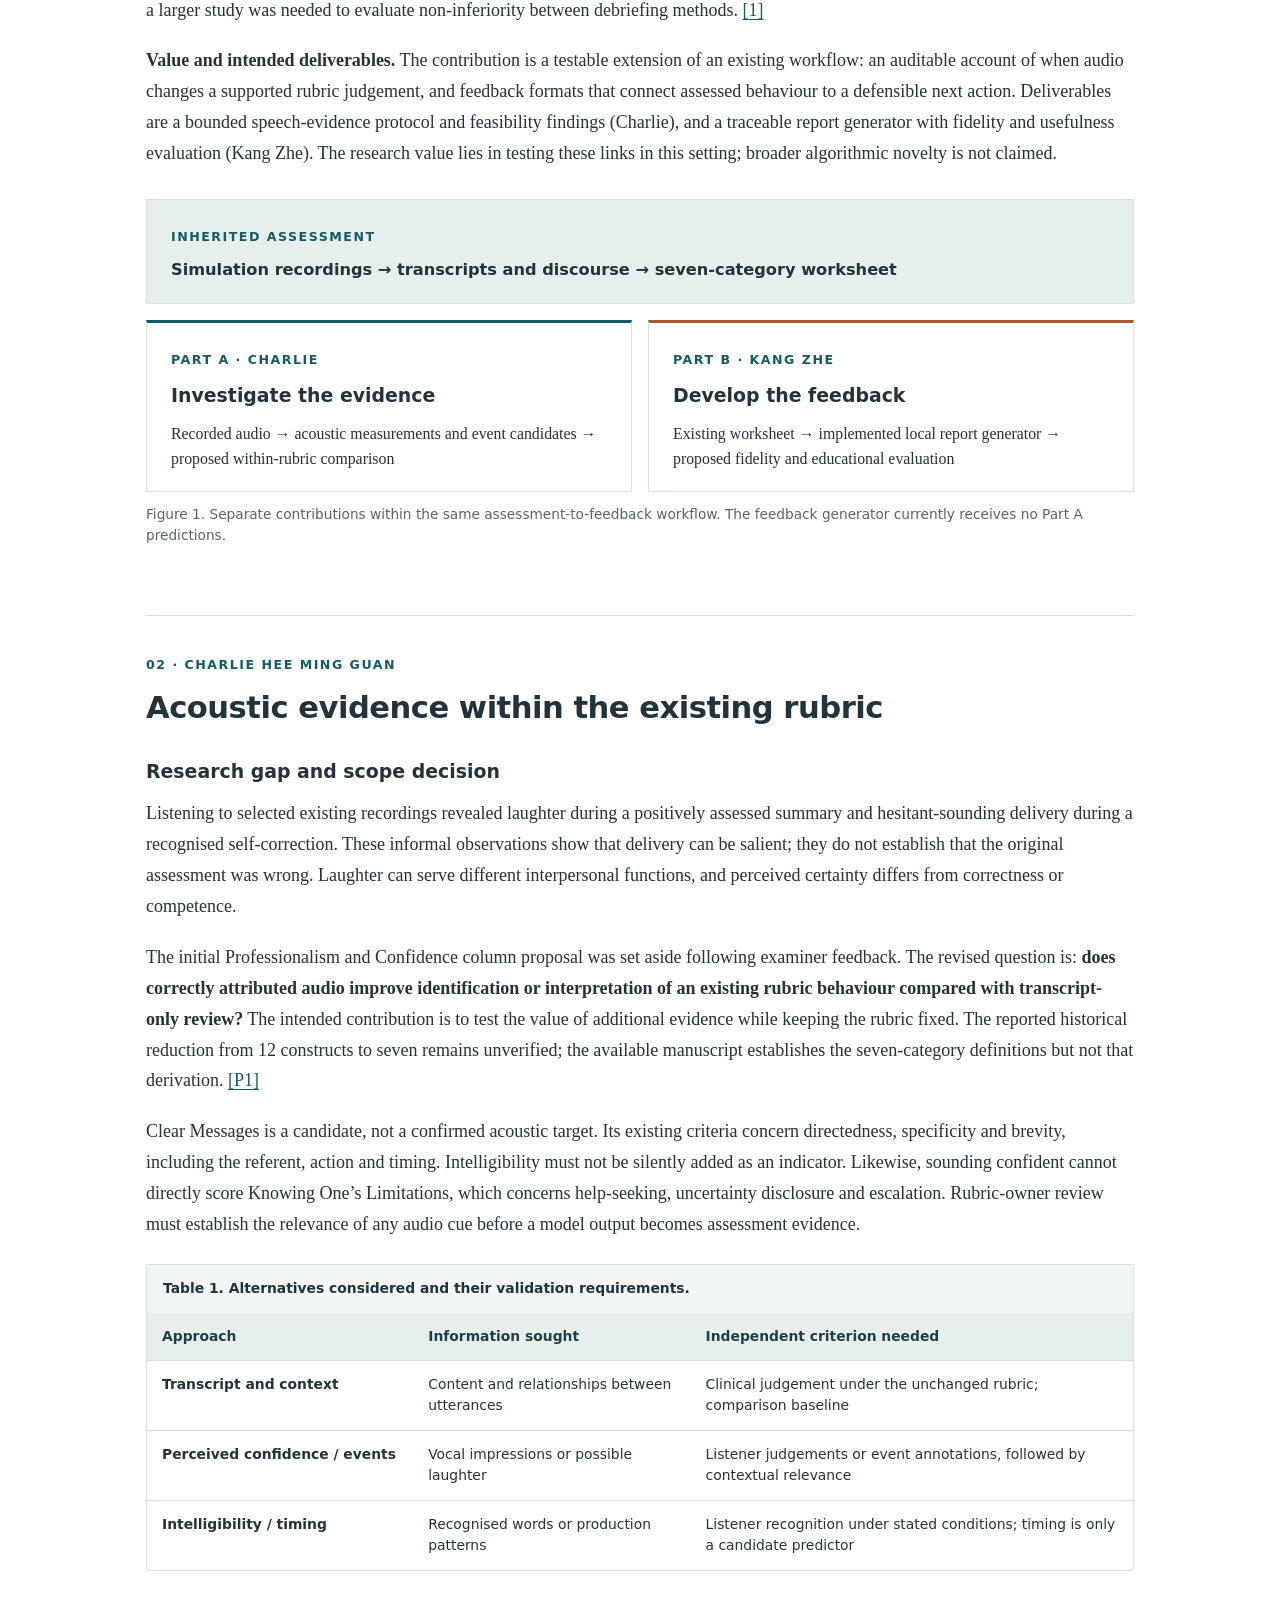
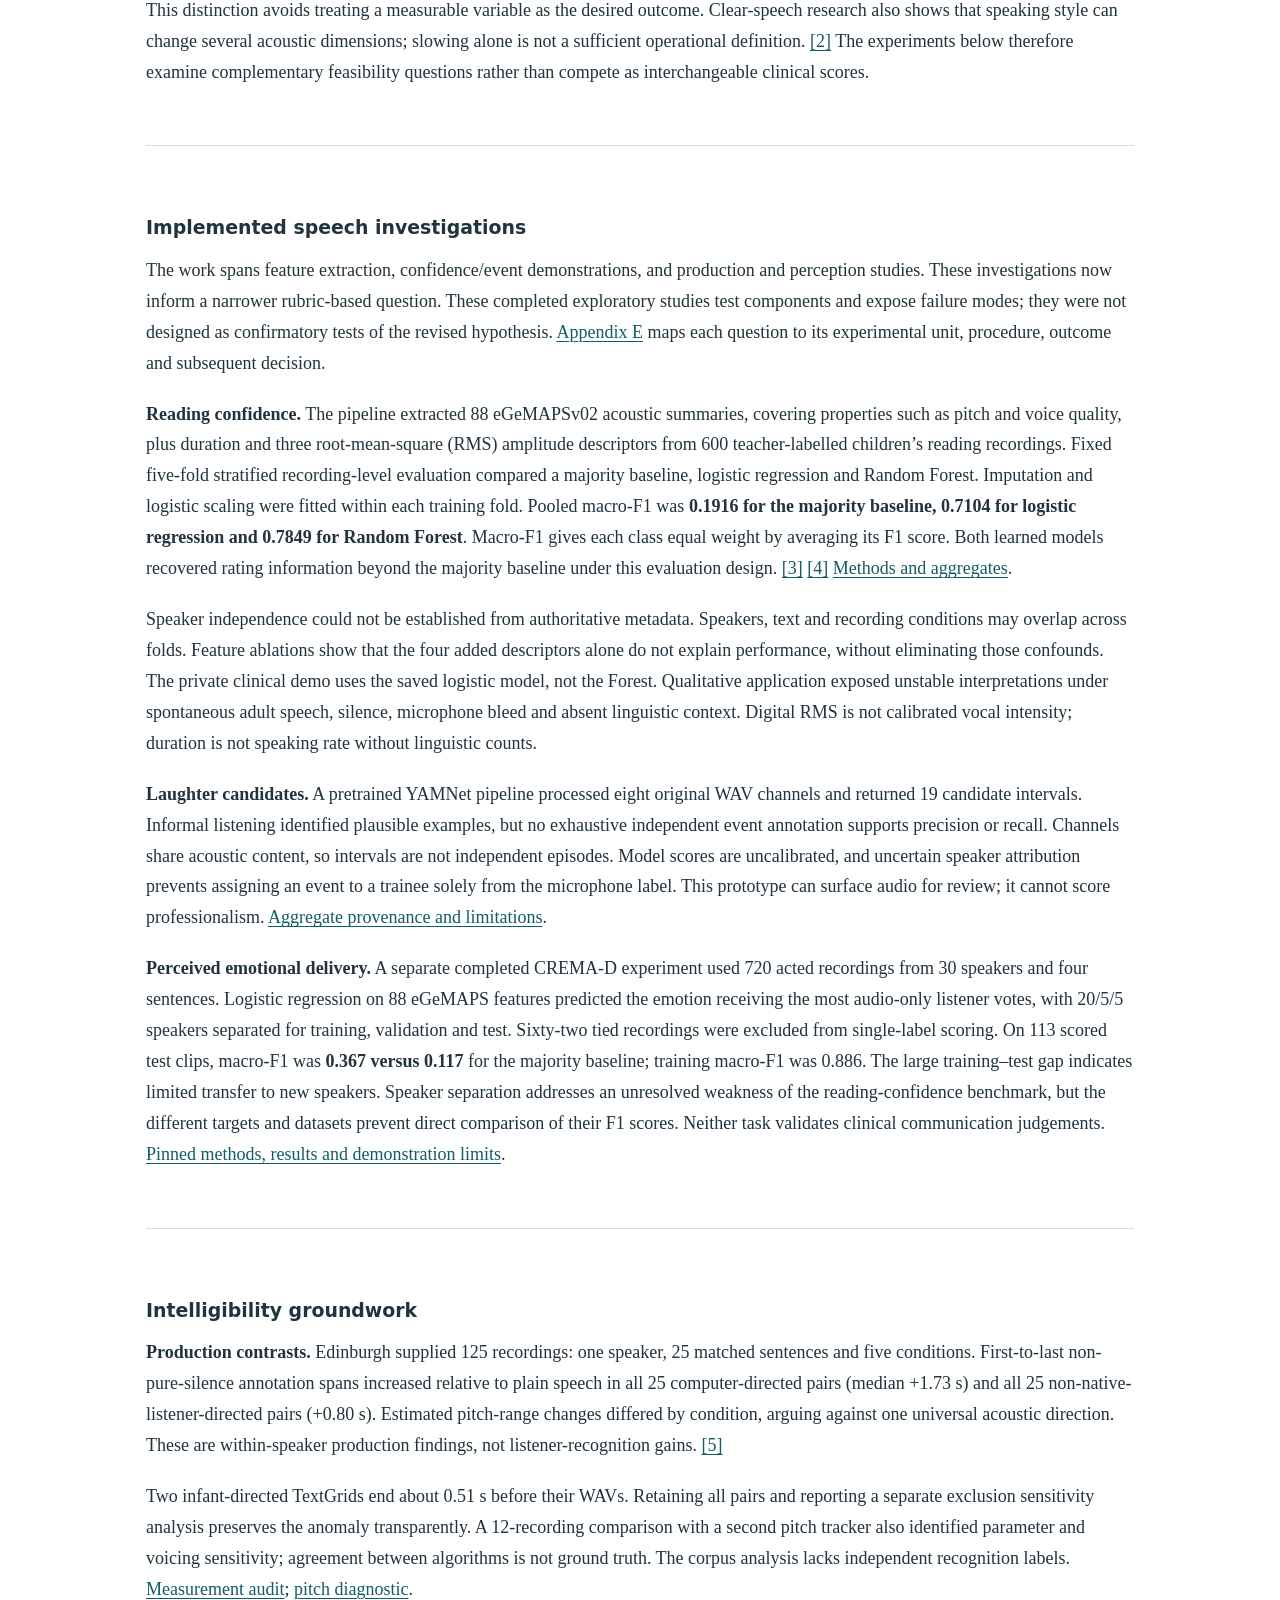
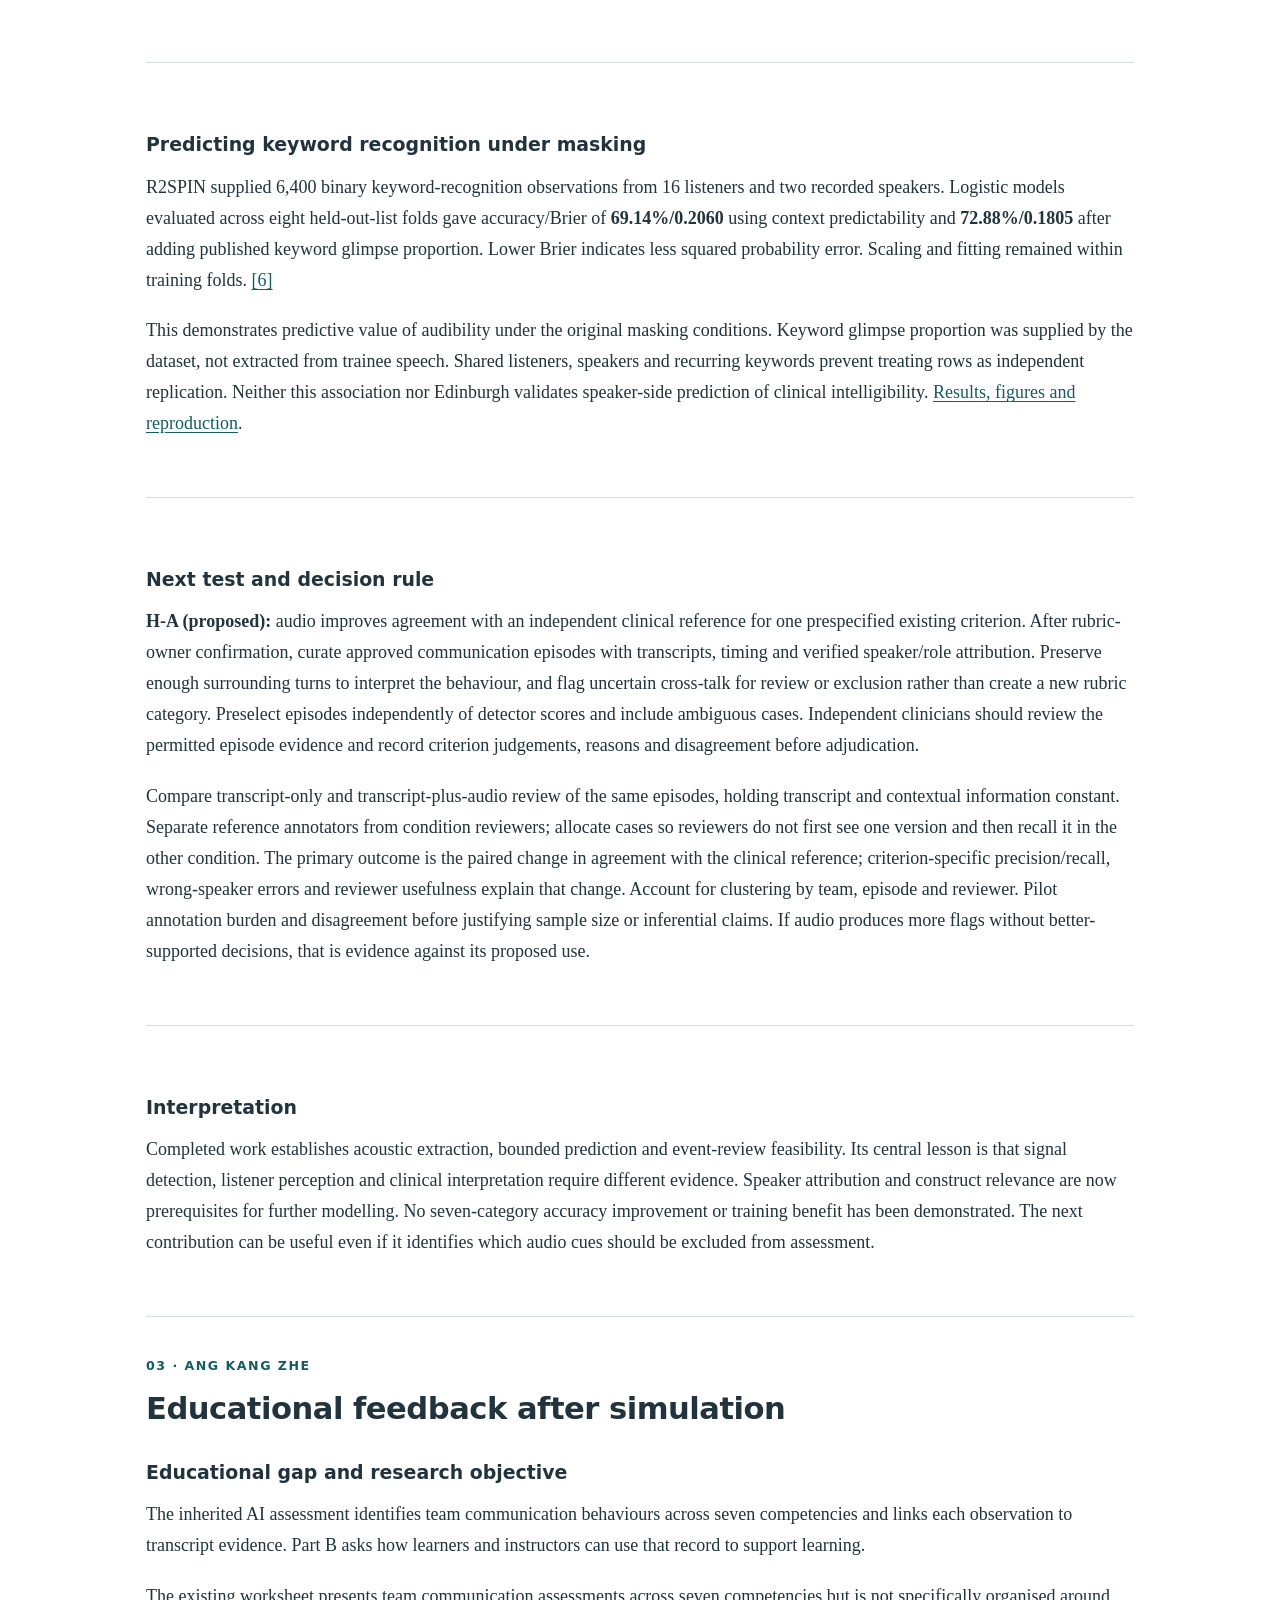
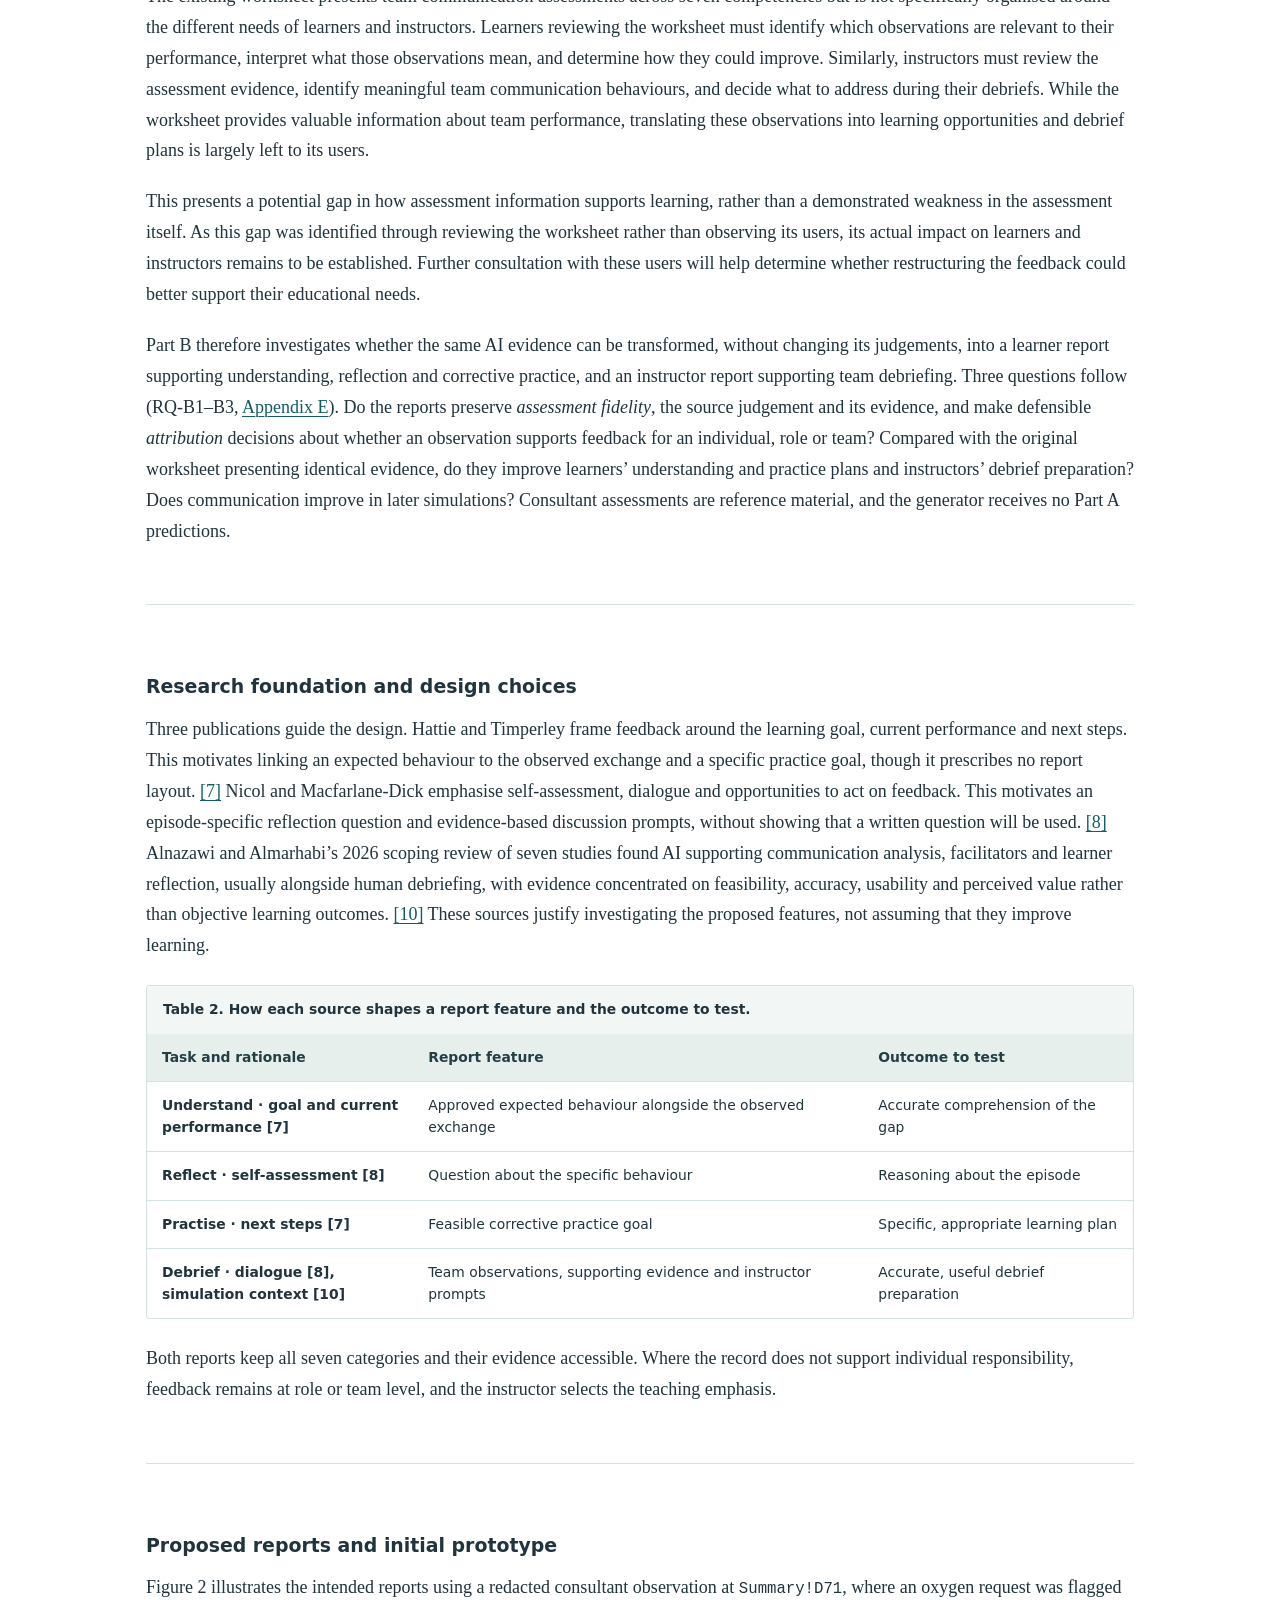
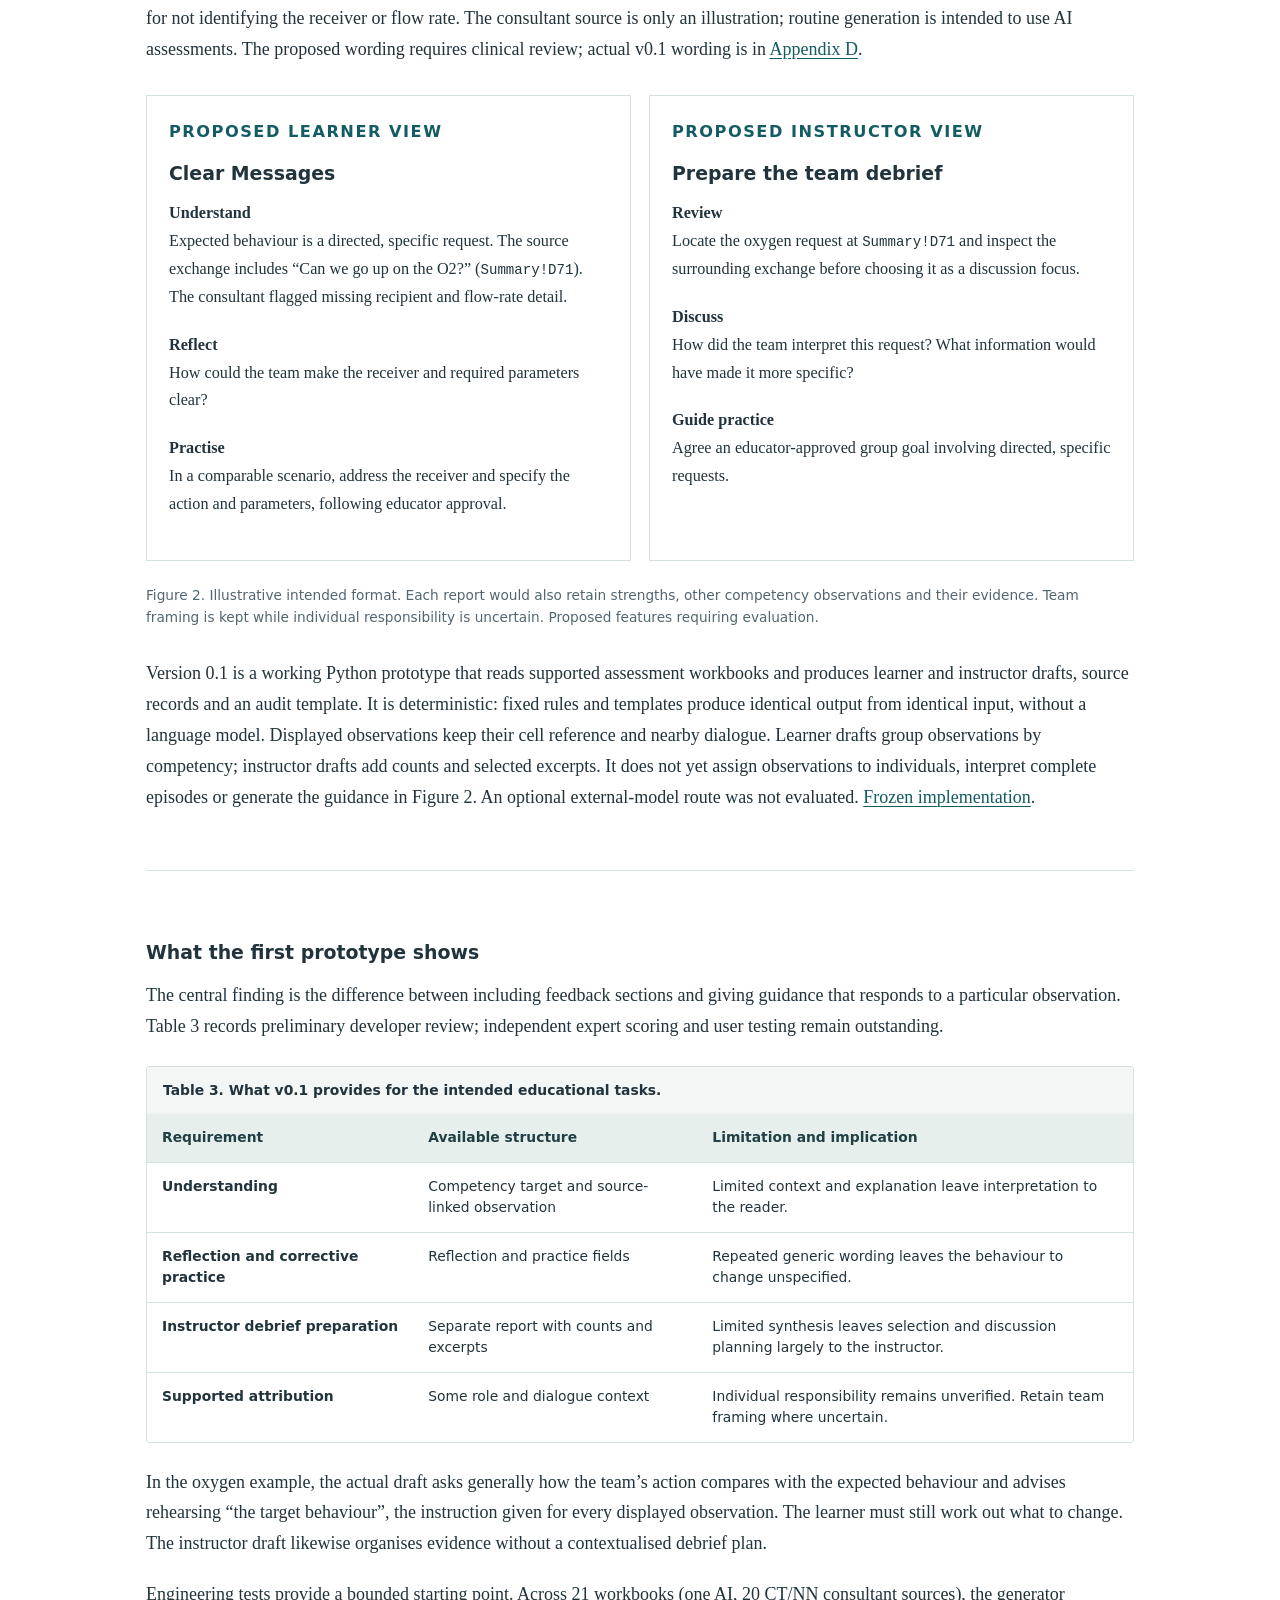
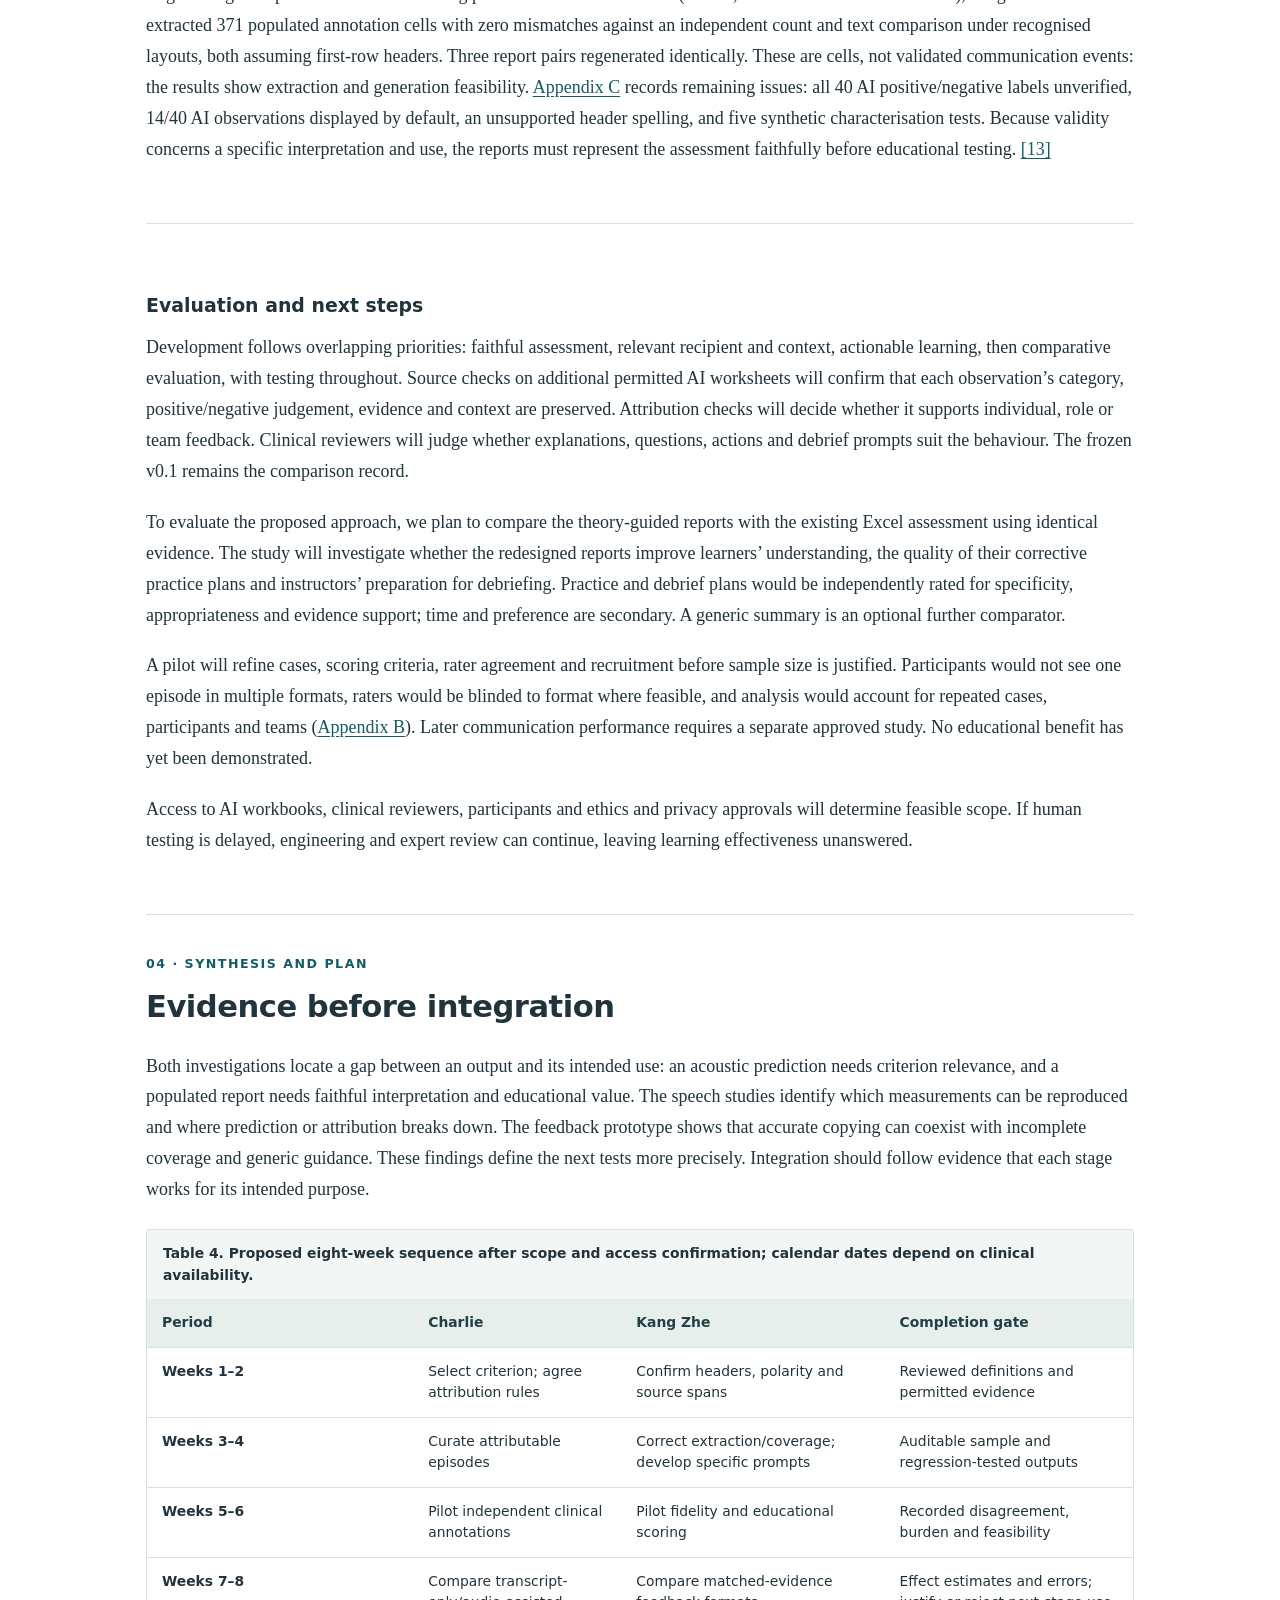
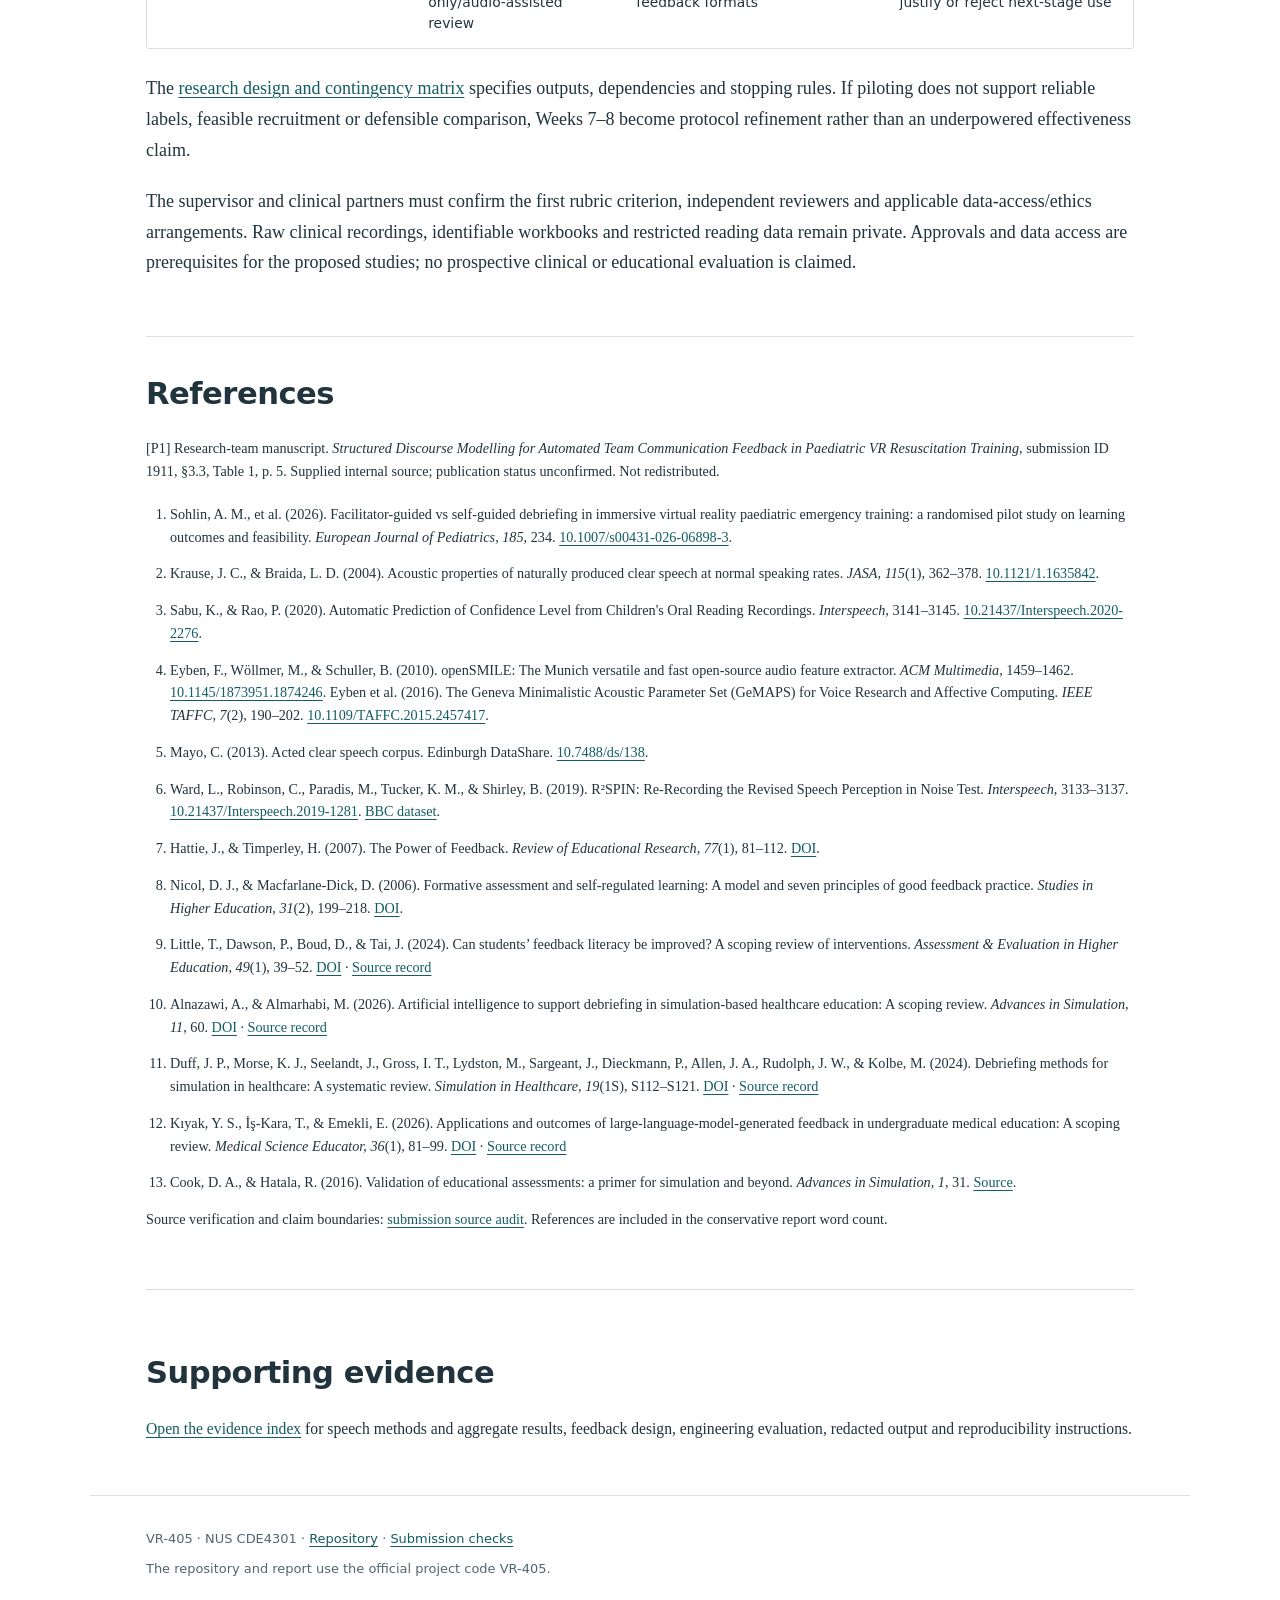
==== commit 8fa5a9d9: "Revise Part B educational gap paragraphs" ====
--- a/index.html
+++ b/index.html
@@ -51,8 +51,8 @@
 <section id="part-b" data-part="kang_zhe"><p class="eyebrow">03 · Ang Kang Zhe</p><h2>Educational feedback after simulation</h2>
 <h3>Educational gap and research objective</h3>
 <p>The inherited AI assessment identifies team communication behaviours across seven competencies and links each observation to transcript evidence. Part B asks how learners and instructors can use that record to support learning.</p>
-<p>The worksheet is organised around assessed behaviours rather than its readers’ tasks. A learner seeking relevant feedback may need to review observations across seven competencies, decide which concern their role or the team, connect each to the expected behaviour and choose what to practise; tailored reflection questions and practice actions are not consistently provided. An instructor preparing a debrief may need to recover surrounding dialogue, identify team patterns worth discussing, and formulate questions and group goals. Annotation counts help locate evidence but are neither competence scores nor a validated priority ranking.</p>
-<p>The information exists, but translating it into reflection, practice and debrief planning is largely left to the reader. This plausible design gap is inferred from the worksheet’s organisation and developer inspection, not measured user behaviour; it does not show that the worksheet is unusable or produces poorer learning. Consultation with target users is needed to establish its size and consequences.</p>
+<p>The existing worksheet presents team communication assessments across seven competencies but is not specifically organised around the different needs of learners and instructors. Learners reviewing the worksheet must identify which observations are relevant to their performance, interpret what those observations mean, and determine how they could improve. Similarly, instructors must review the assessment evidence, identify meaningful team communication behaviours, and decide what to address during their debriefs. While the worksheet provides valuable information about team performance, translating these observations into learning opportunities and debrief plans is largely left to its users.</p>
+<p>This presents a potential gap in how assessment information supports learning, rather than a demonstrated weakness in the assessment itself. As this gap was identified through reviewing the worksheet rather than observing its users, its actual impact on learners and instructors remains to be established. Further consultation with these users will help determine whether restructuring the feedback could better support their educational needs.</p>
 <p>Part B therefore investigates whether the same AI evidence can be transformed, without changing its judgements, into a learner report supporting understanding, reflection and corrective practice, and an instructor report supporting team debriefing. Three questions follow (RQ-B1–B3, <a href="docs/project-design.html#planned">Appendix E</a>). Do the reports preserve <em>assessment fidelity</em>, the source judgement and its evidence, and make defensible <em>attribution</em> decisions about whether an observation supports feedback for an individual, role or team? Compared with the original worksheet presenting identical evidence, do they improve learners’ understanding and practice plans and instructors’ debrief preparation? Does communication improve in later simulations? Consultant assessments are reference material, and the generator receives no Part A predictions.</p>
 </section>
 <section id="feedback-theory" data-part="kang_zhe"><h3>Research foundation and design choices</h3>
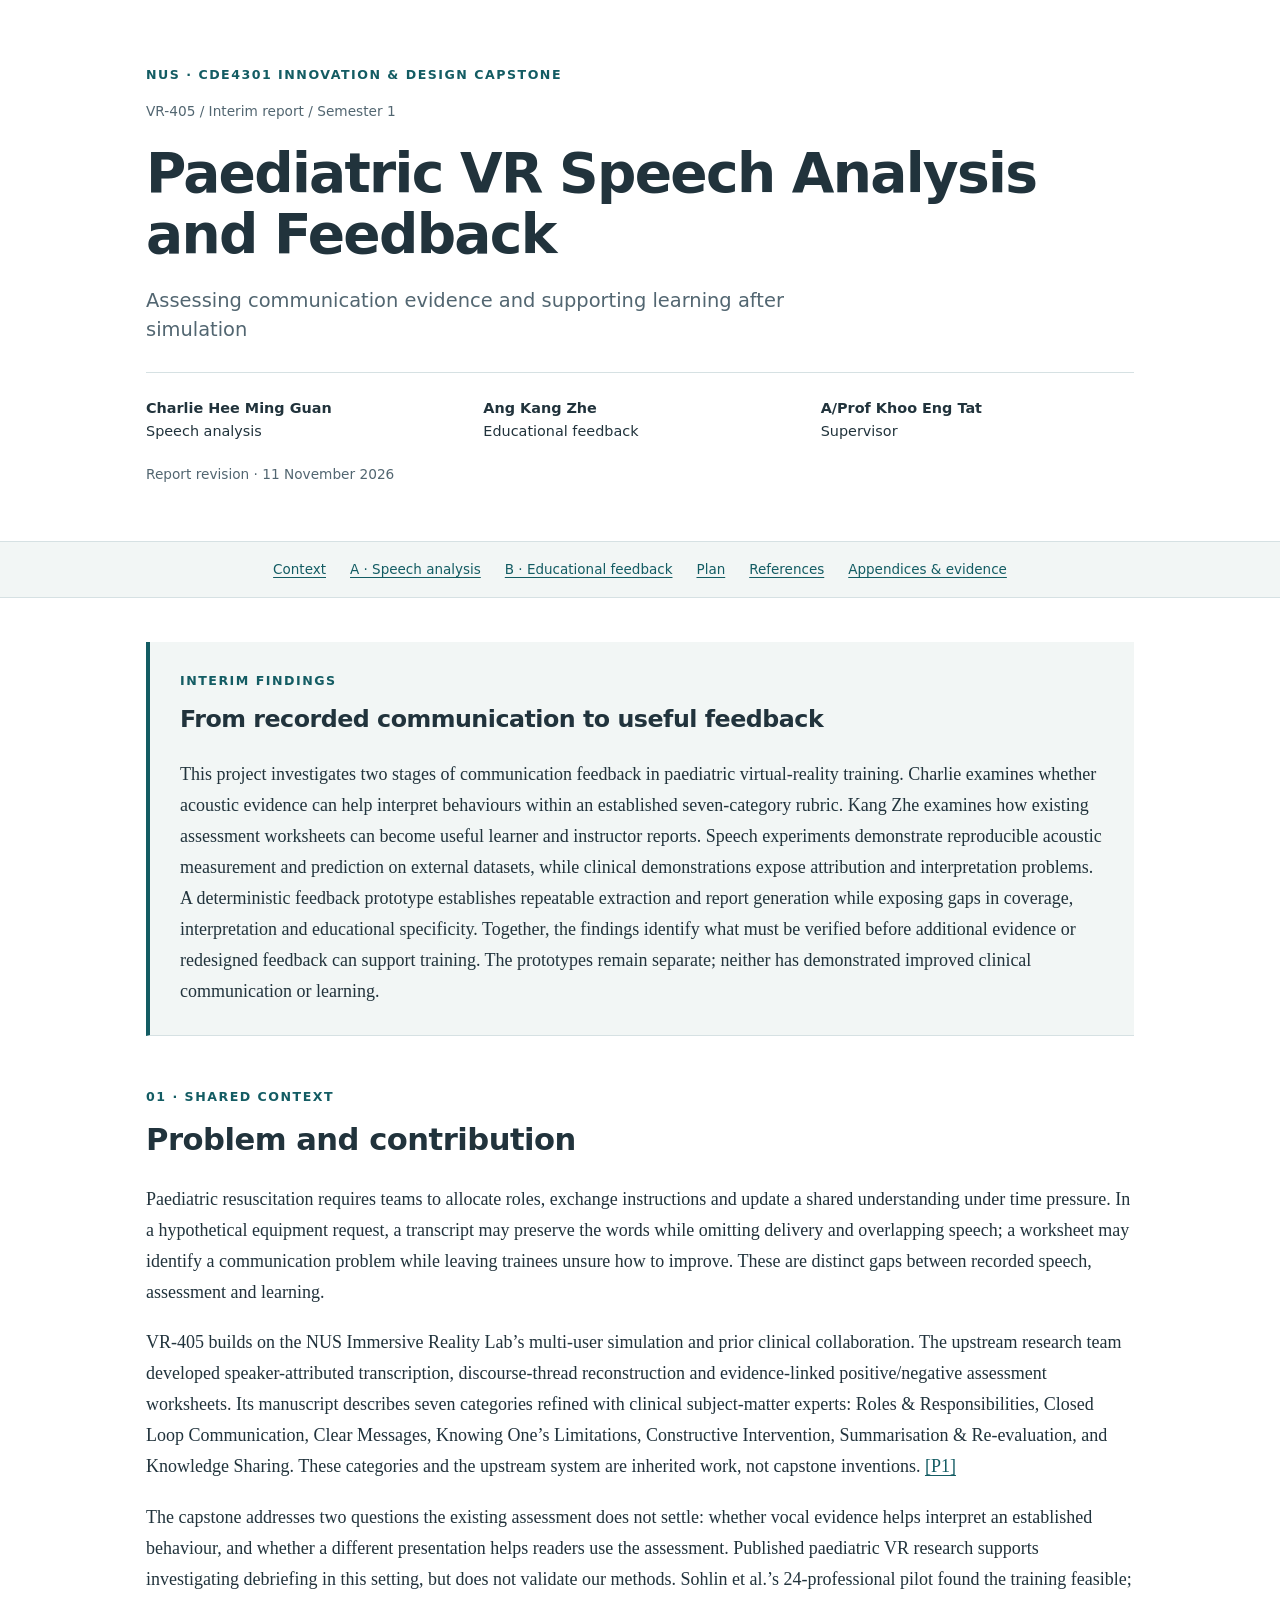
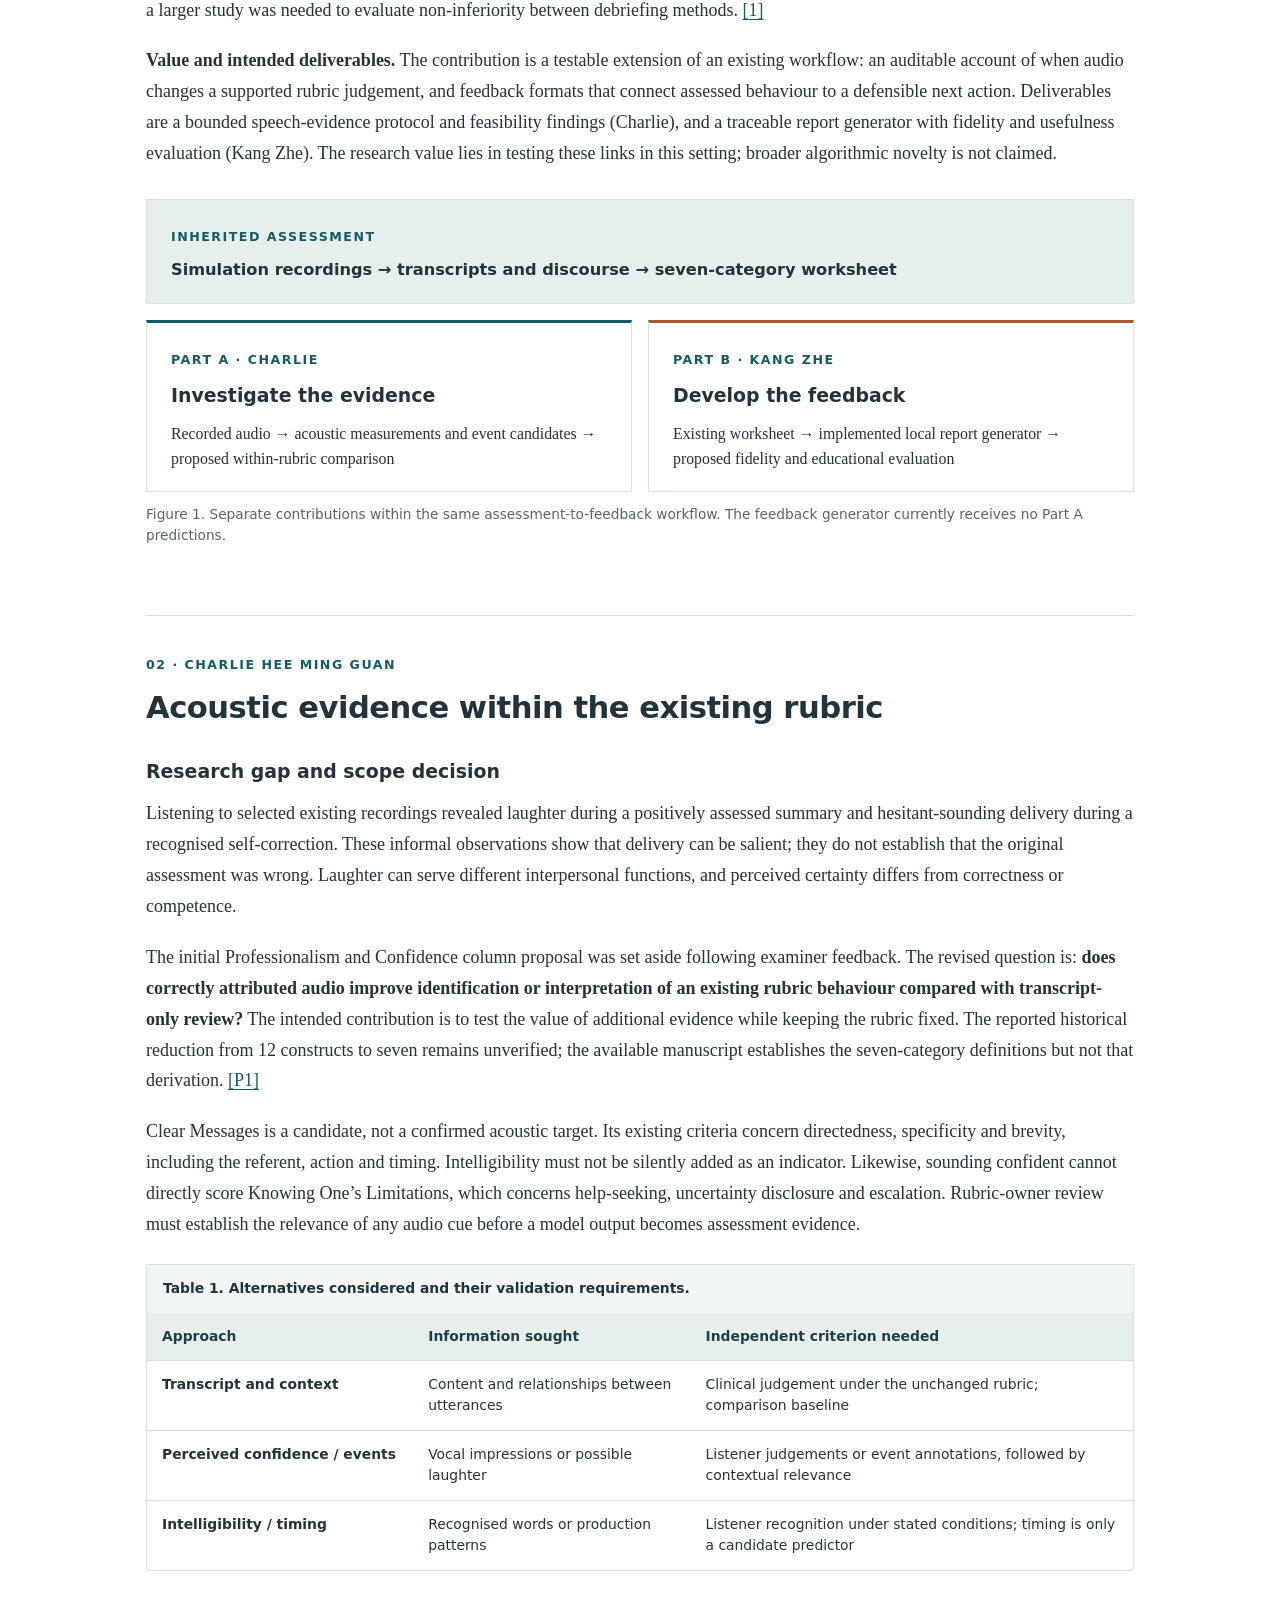
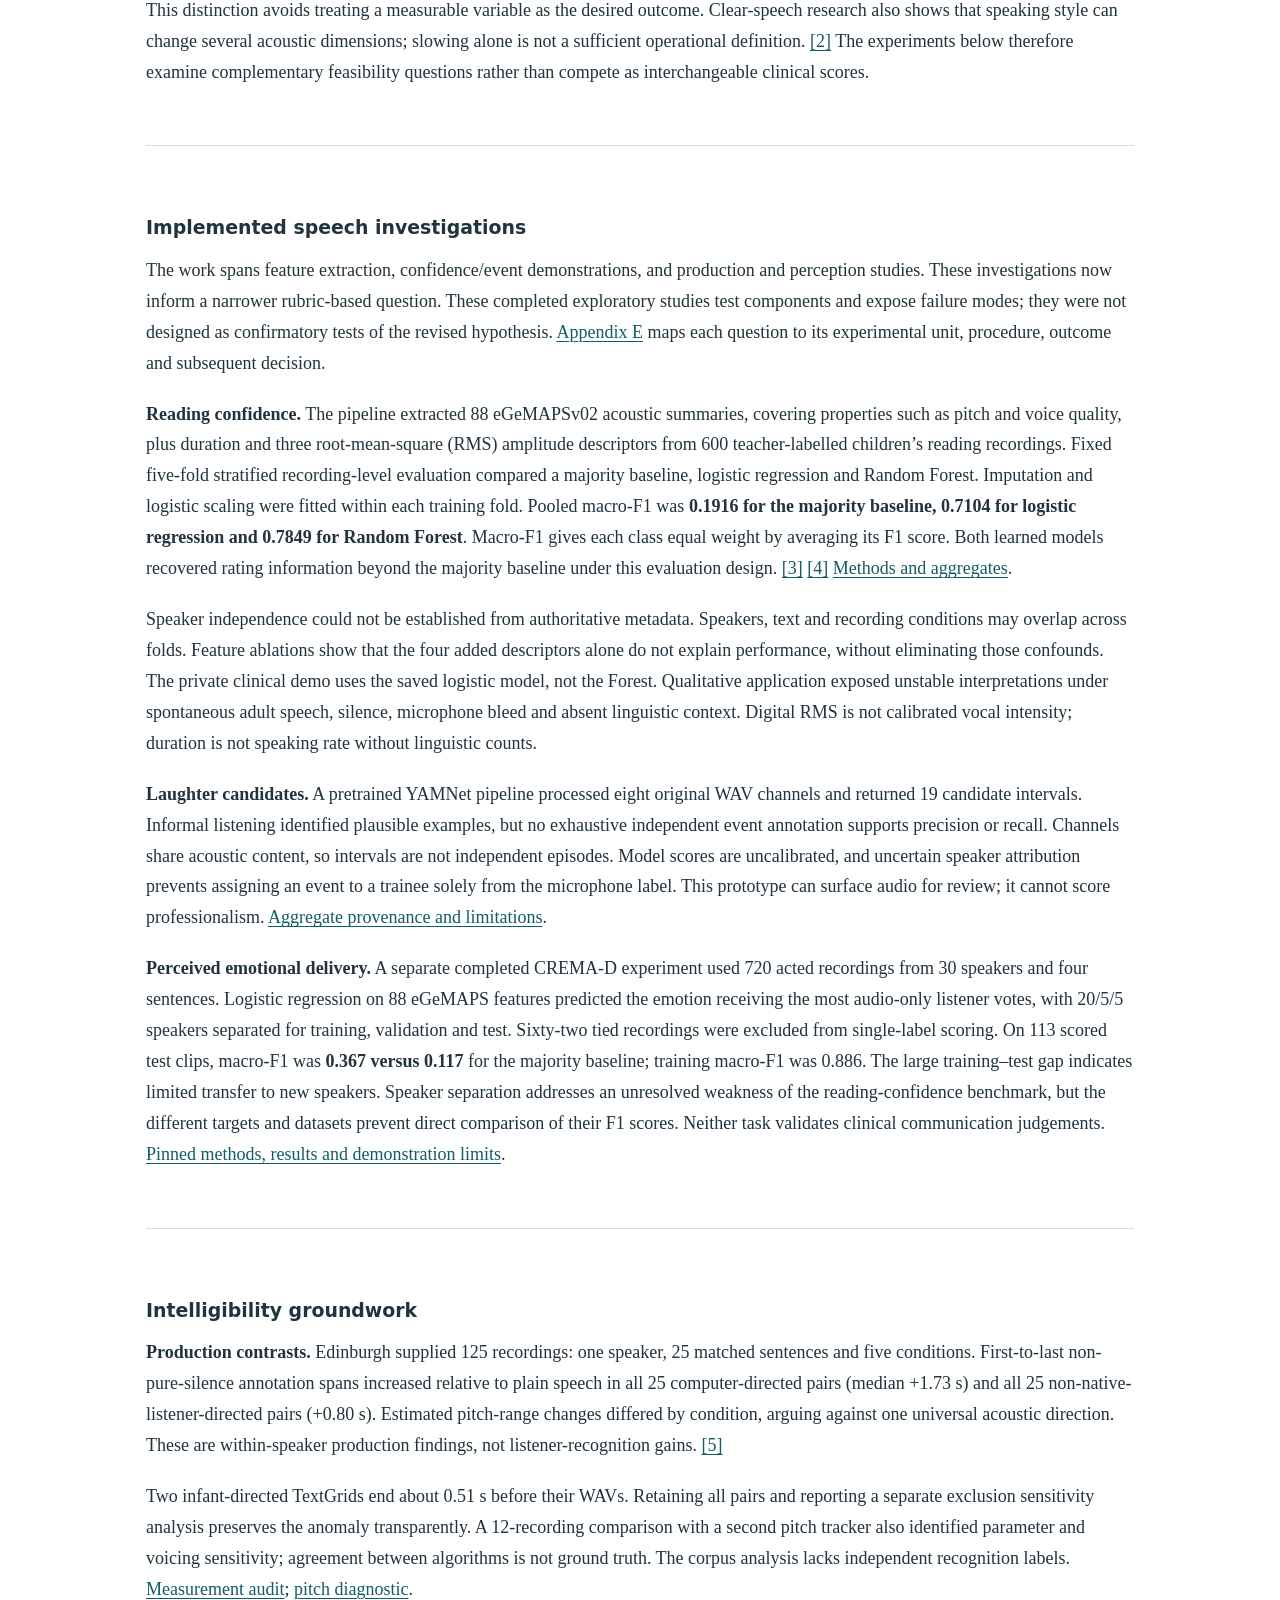
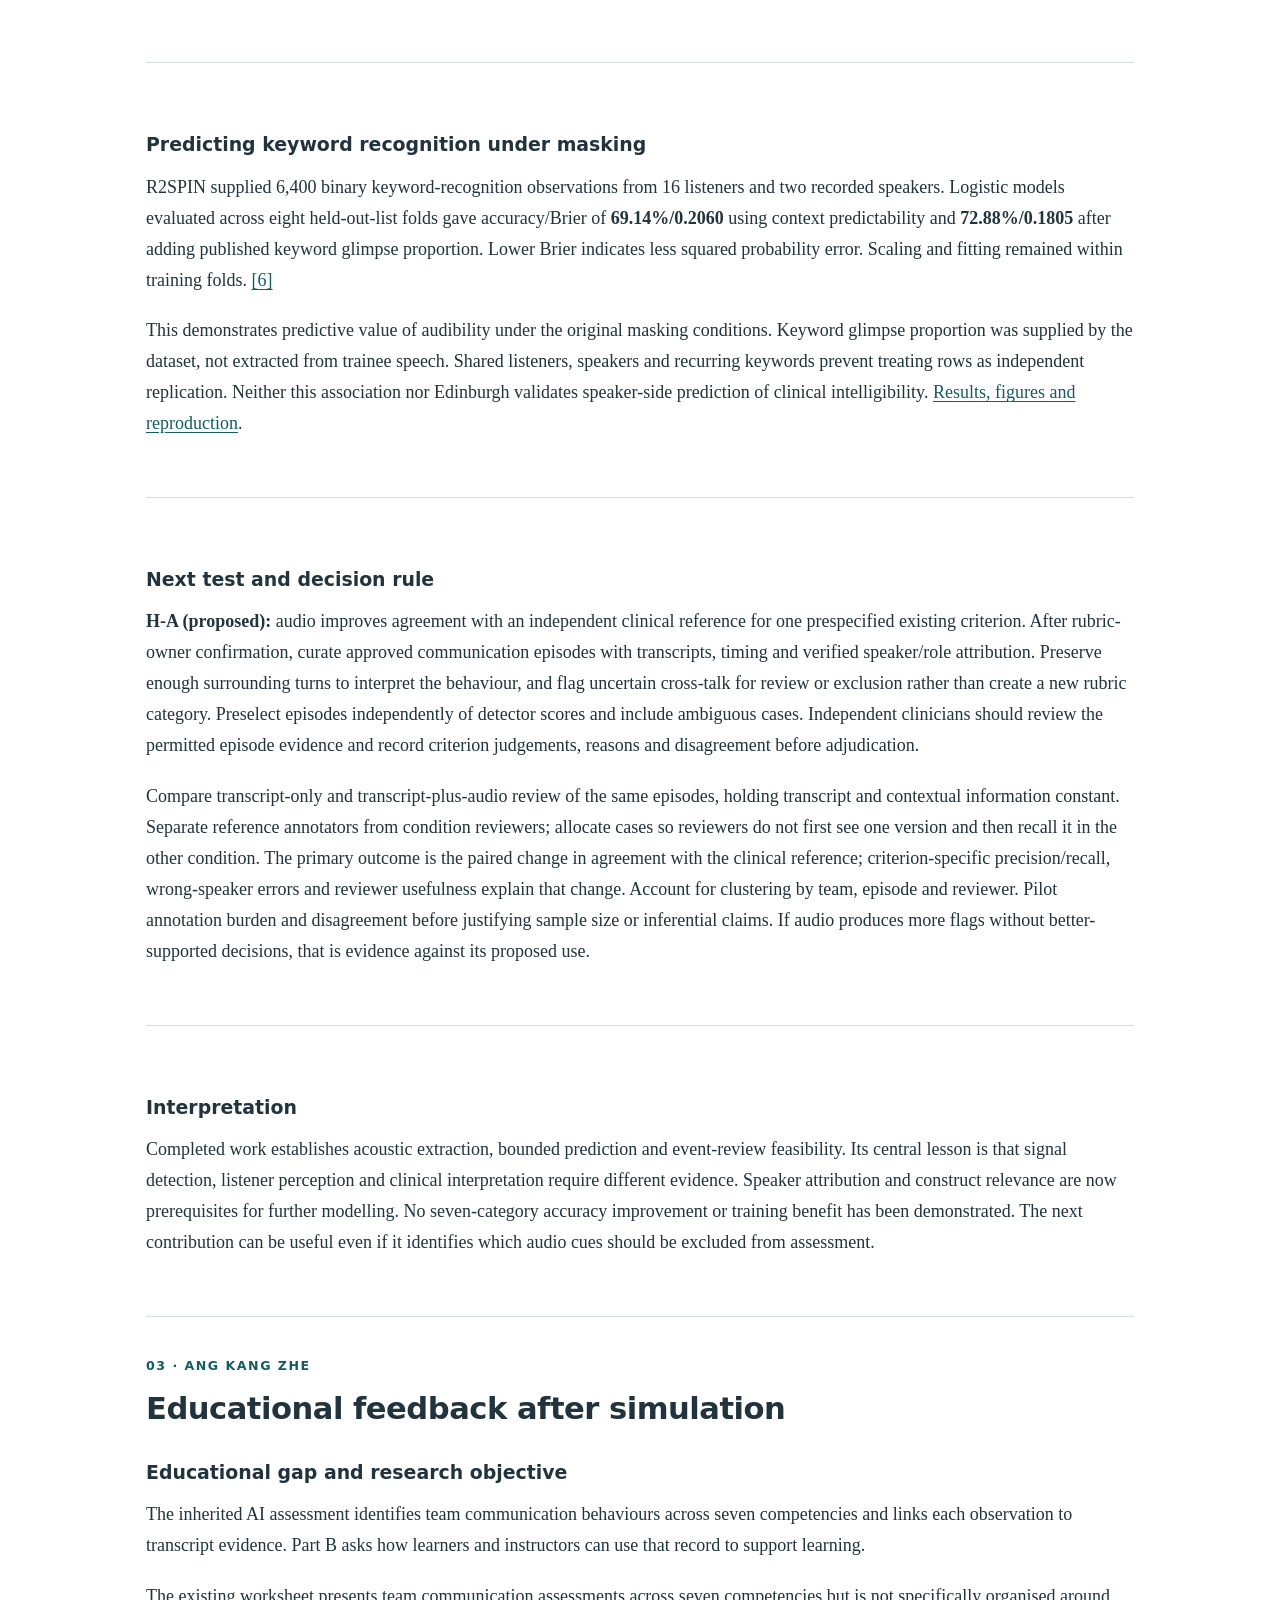
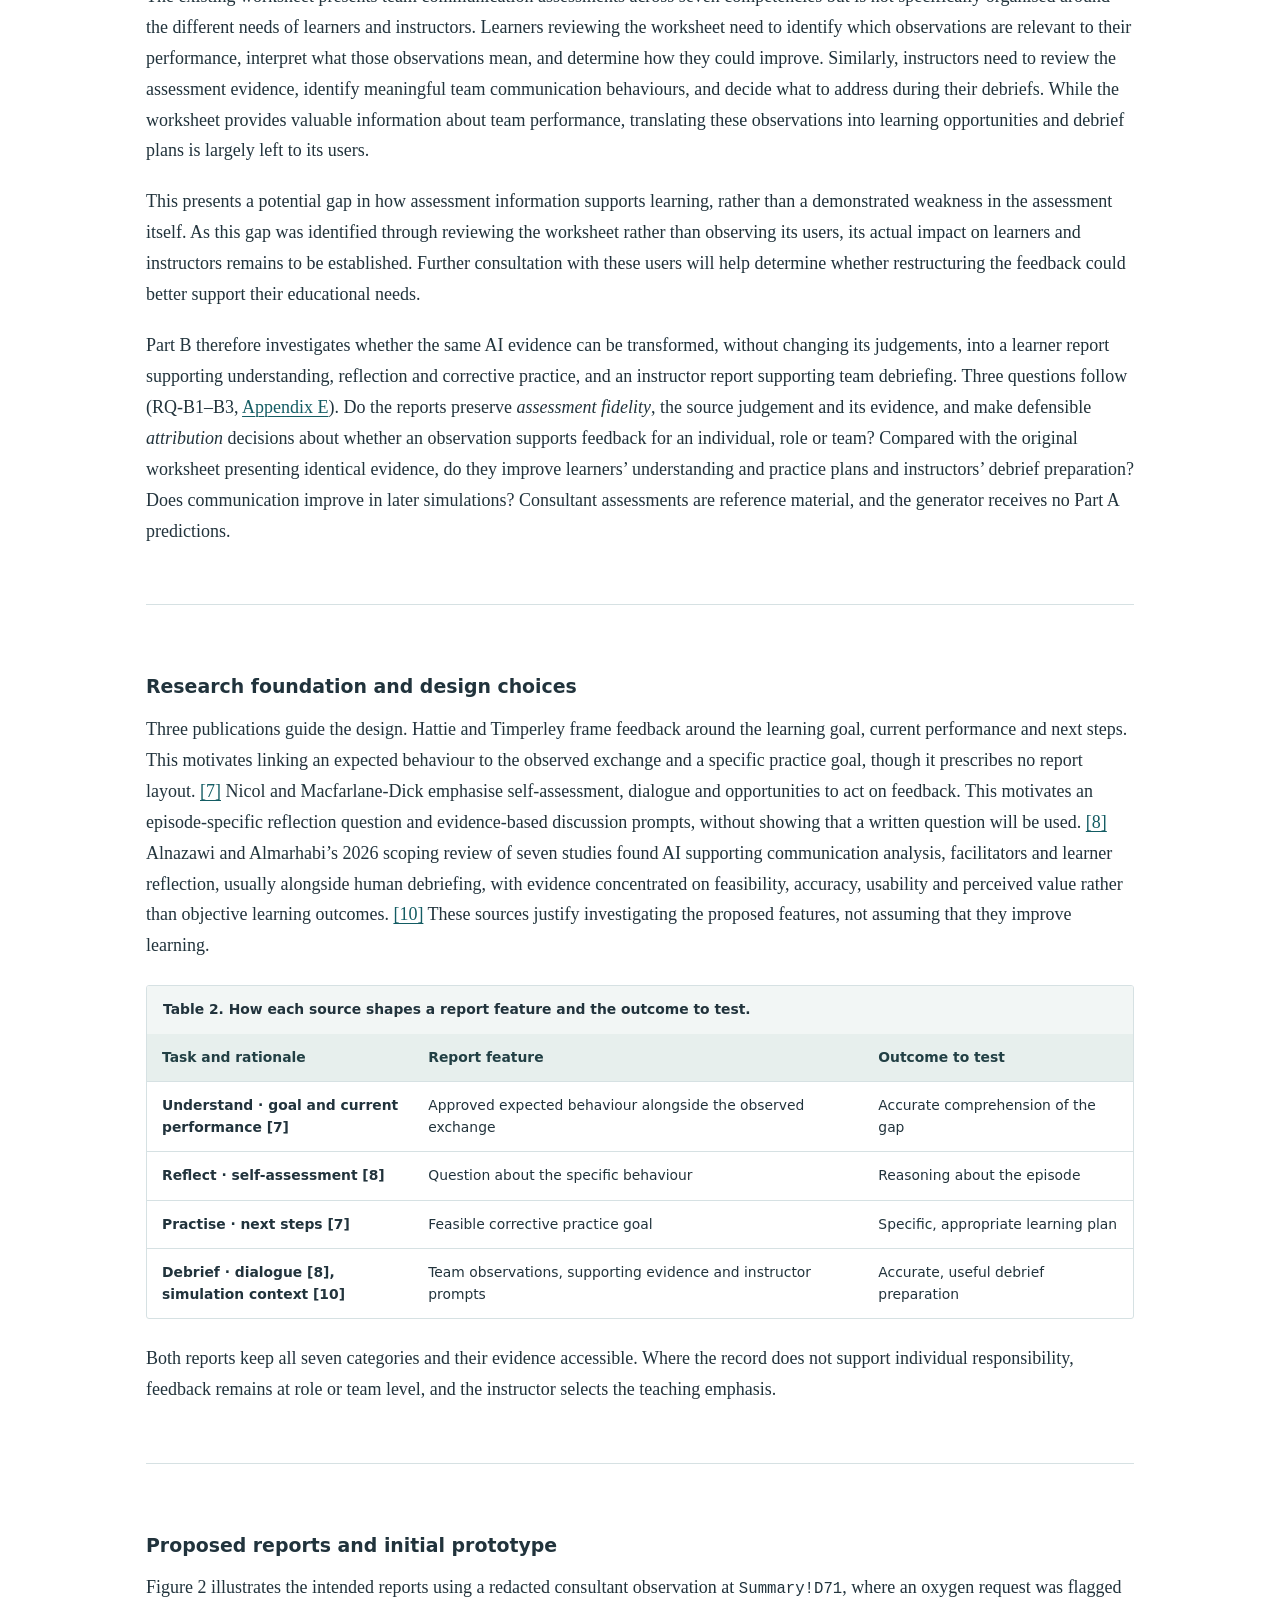
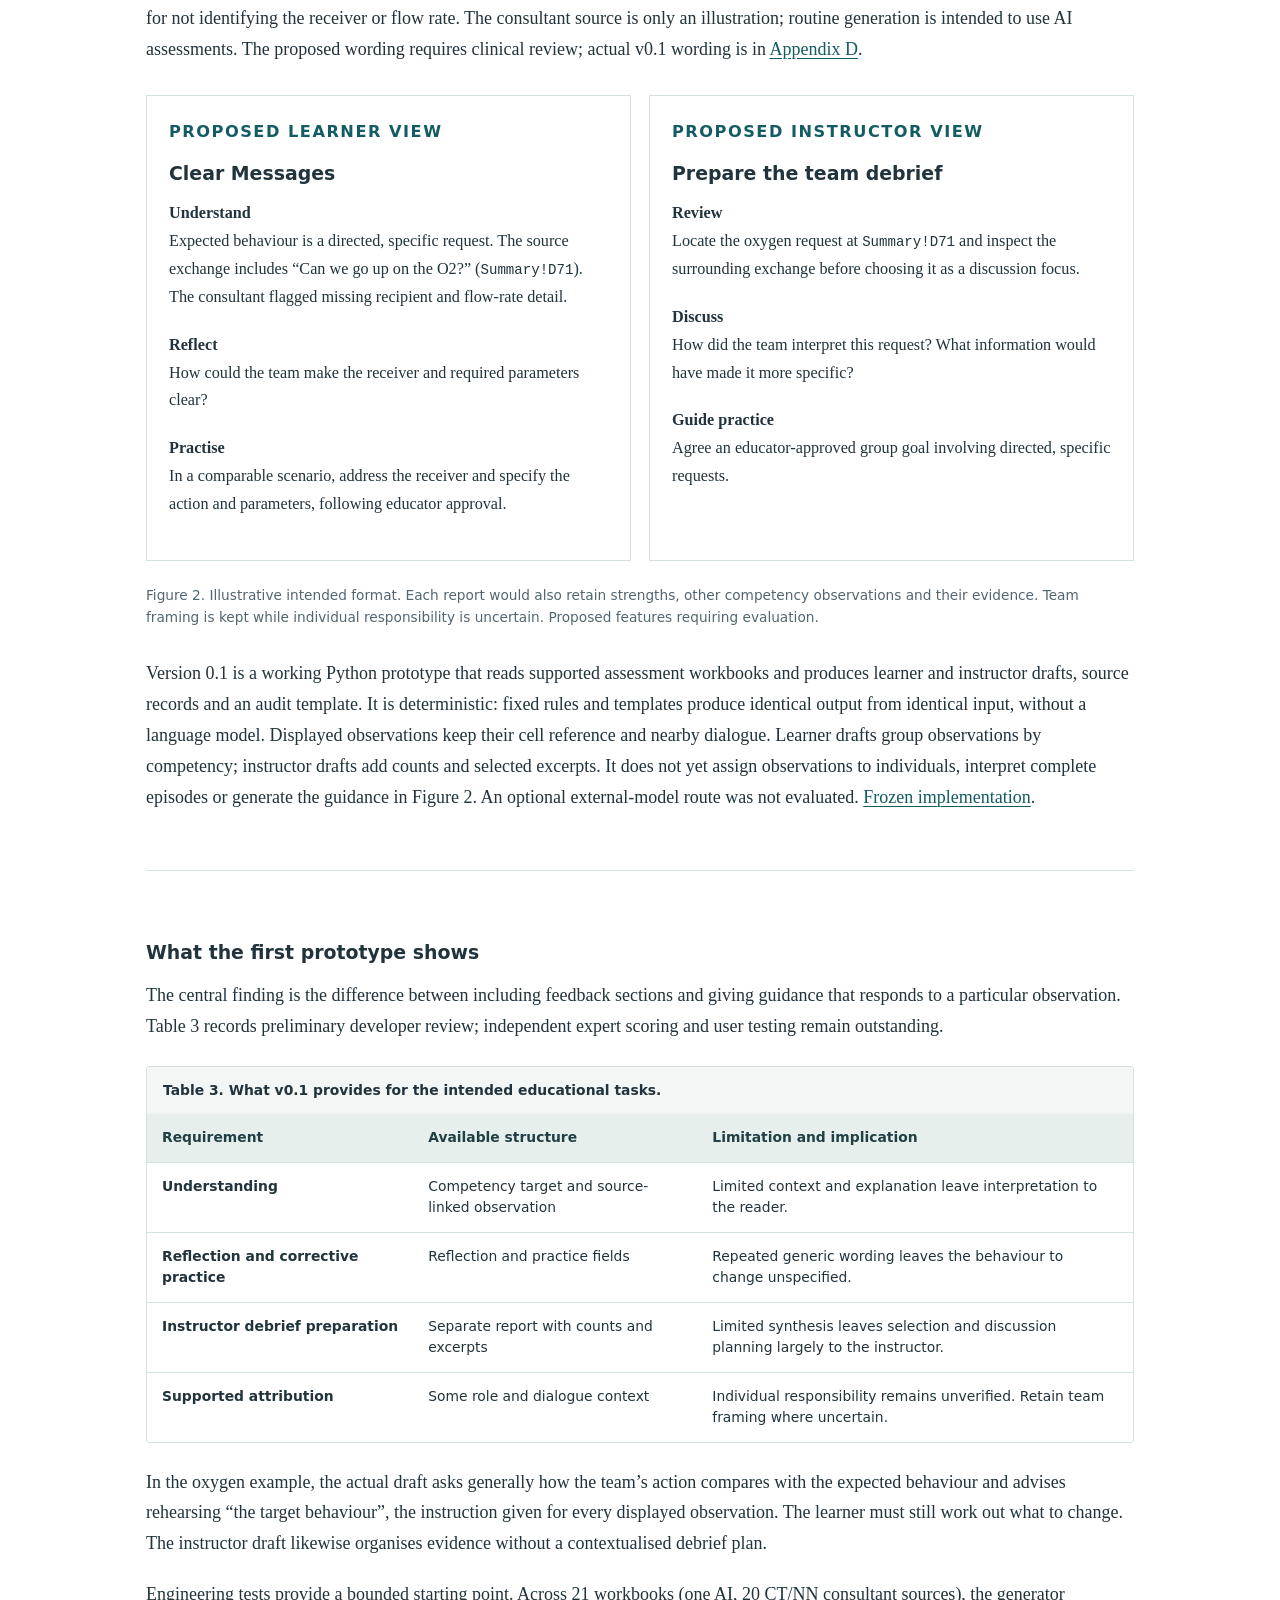
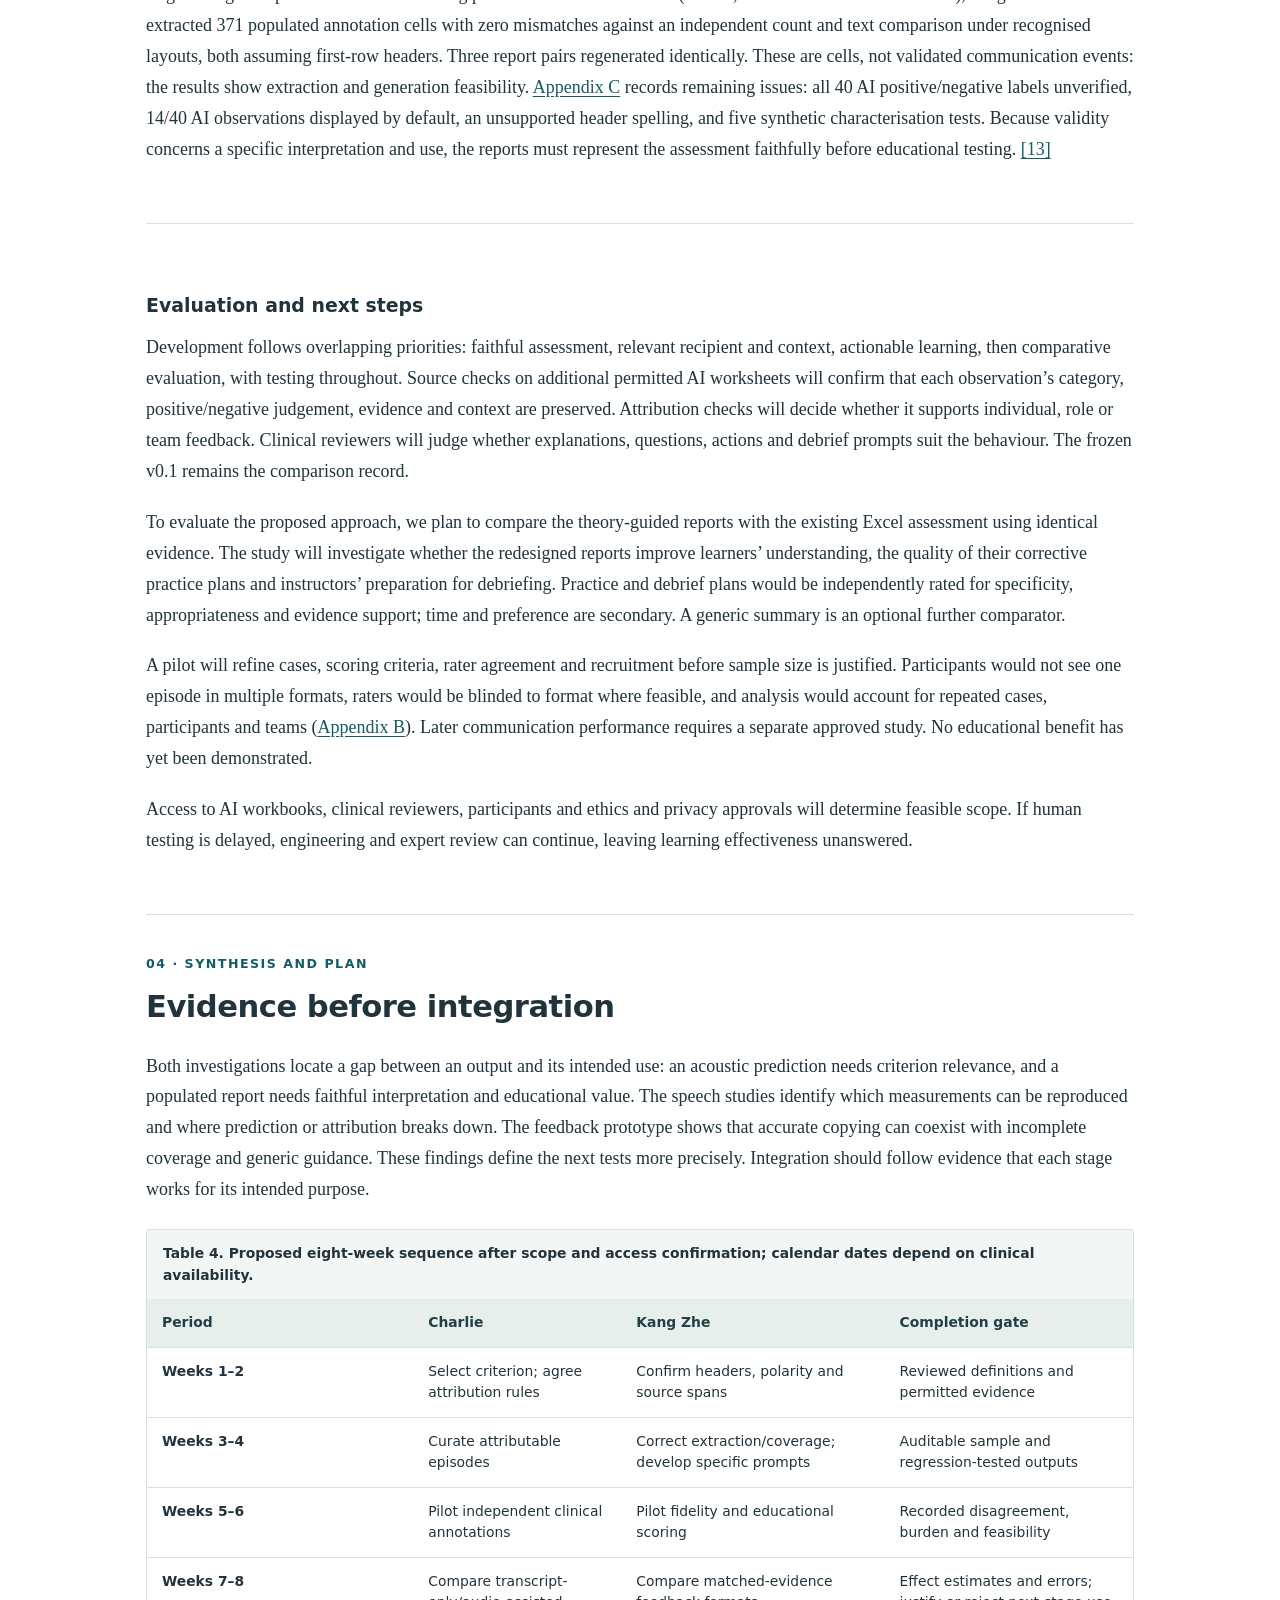
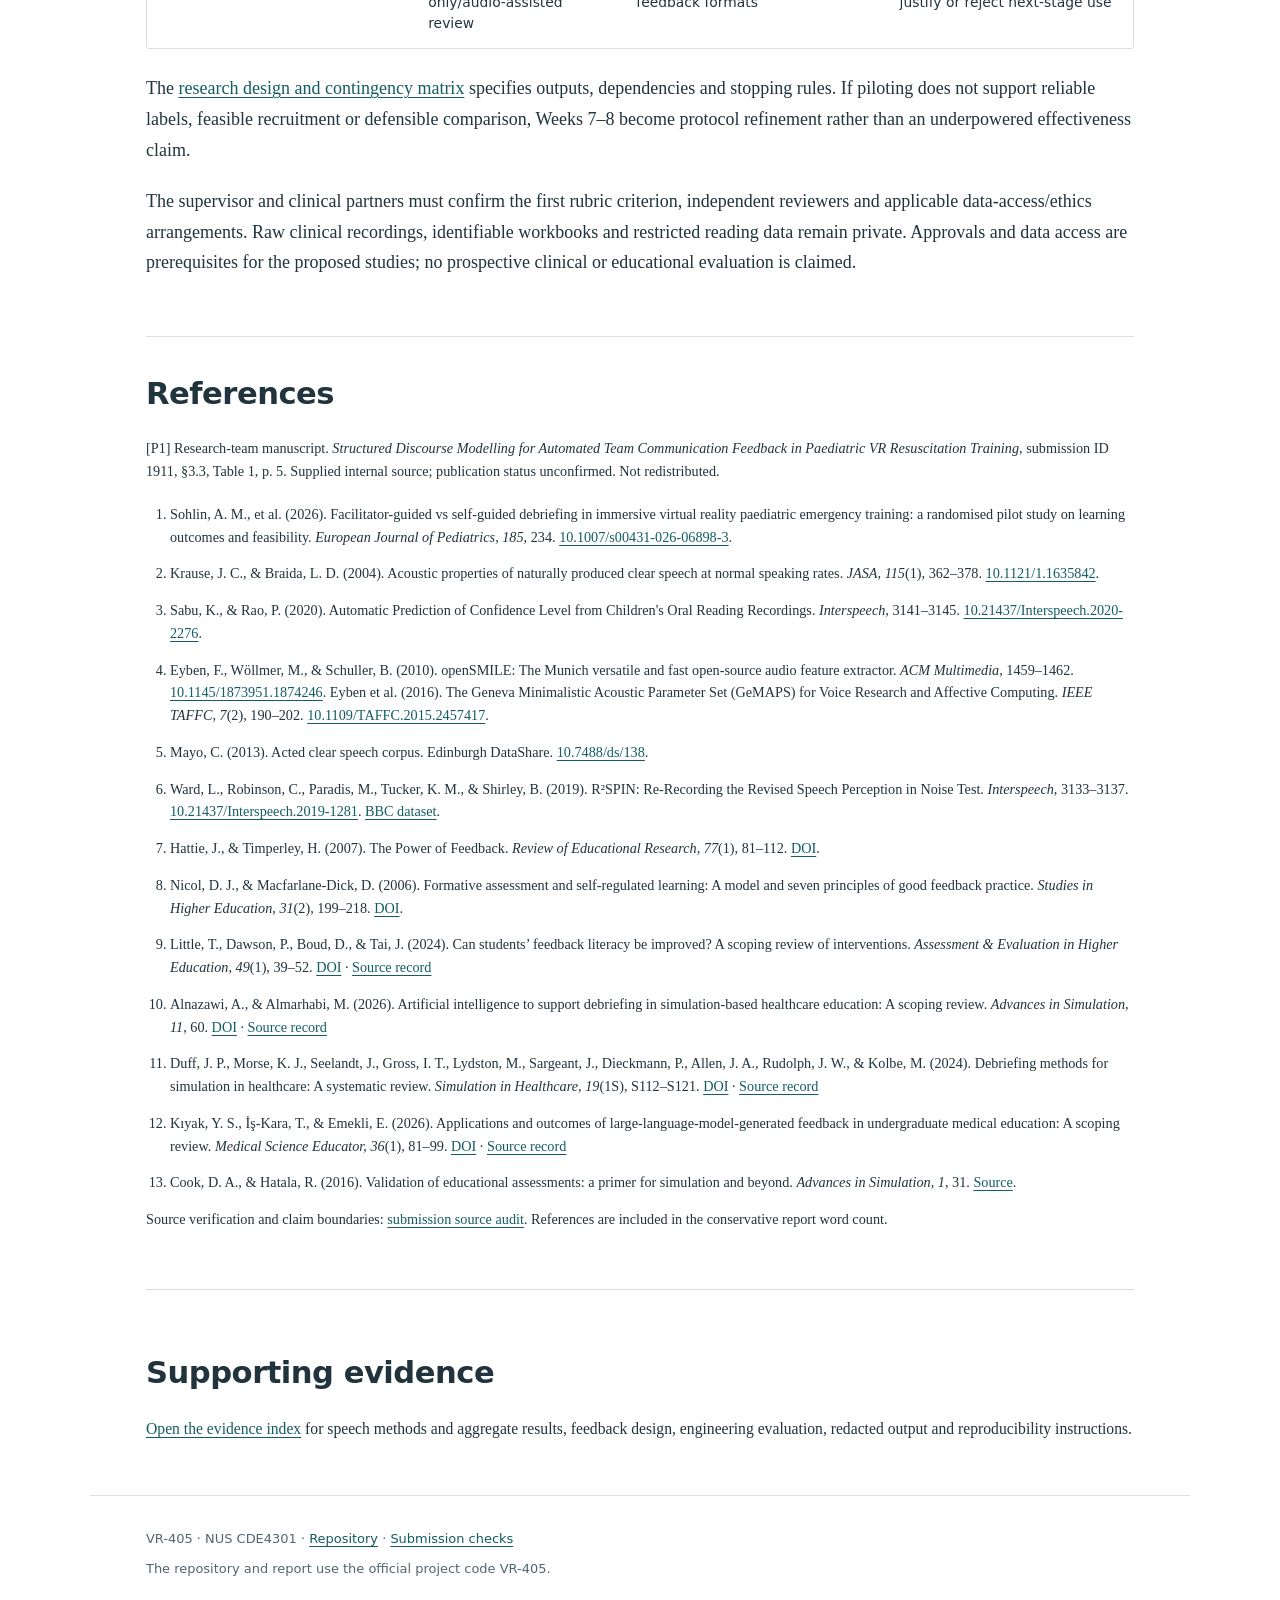
==== commit 7515c387: "Soften "must" to "need to" in Part B gap paragraph" ====
--- a/index.html
+++ b/index.html
@@ -51,7 +51,7 @@
 <section id="part-b" data-part="kang_zhe"><p class="eyebrow">03 · Ang Kang Zhe</p><h2>Educational feedback after simulation</h2>
 <h3>Educational gap and research objective</h3>
 <p>The inherited AI assessment identifies team communication behaviours across seven competencies and links each observation to transcript evidence. Part B asks how learners and instructors can use that record to support learning.</p>
-<p>The existing worksheet presents team communication assessments across seven competencies but is not specifically organised around the different needs of learners and instructors. Learners reviewing the worksheet must identify which observations are relevant to their performance, interpret what those observations mean, and determine how they could improve. Similarly, instructors must review the assessment evidence, identify meaningful team communication behaviours, and decide what to address during their debriefs. While the worksheet provides valuable information about team performance, translating these observations into learning opportunities and debrief plans is largely left to its users.</p>
+<p>The existing worksheet presents team communication assessments across seven competencies but is not specifically organised around the different needs of learners and instructors. Learners reviewing the worksheet need to identify which observations are relevant to their performance, interpret what those observations mean, and determine how they could improve. Similarly, instructors need to review the assessment evidence, identify meaningful team communication behaviours, and decide what to address during their debriefs. While the worksheet provides valuable information about team performance, translating these observations into learning opportunities and debrief plans is largely left to its users.</p>
 <p>This presents a potential gap in how assessment information supports learning, rather than a demonstrated weakness in the assessment itself. As this gap was identified through reviewing the worksheet rather than observing its users, its actual impact on learners and instructors remains to be established. Further consultation with these users will help determine whether restructuring the feedback could better support their educational needs.</p>
 <p>Part B therefore investigates whether the same AI evidence can be transformed, without changing its judgements, into a learner report supporting understanding, reflection and corrective practice, and an instructor report supporting team debriefing. Three questions follow (RQ-B1–B3, <a href="docs/project-design.html#planned">Appendix E</a>). Do the reports preserve <em>assessment fidelity</em>, the source judgement and its evidence, and make defensible <em>attribution</em> decisions about whether an observation supports feedback for an individual, role or team? Compared with the original worksheet presenting identical evidence, do they improve learners’ understanding and practice plans and instructors’ debrief preparation? Does communication improve in later simulations? Consultant assessments are reference material, and the generator receives no Part A predictions.</p>
 </section>
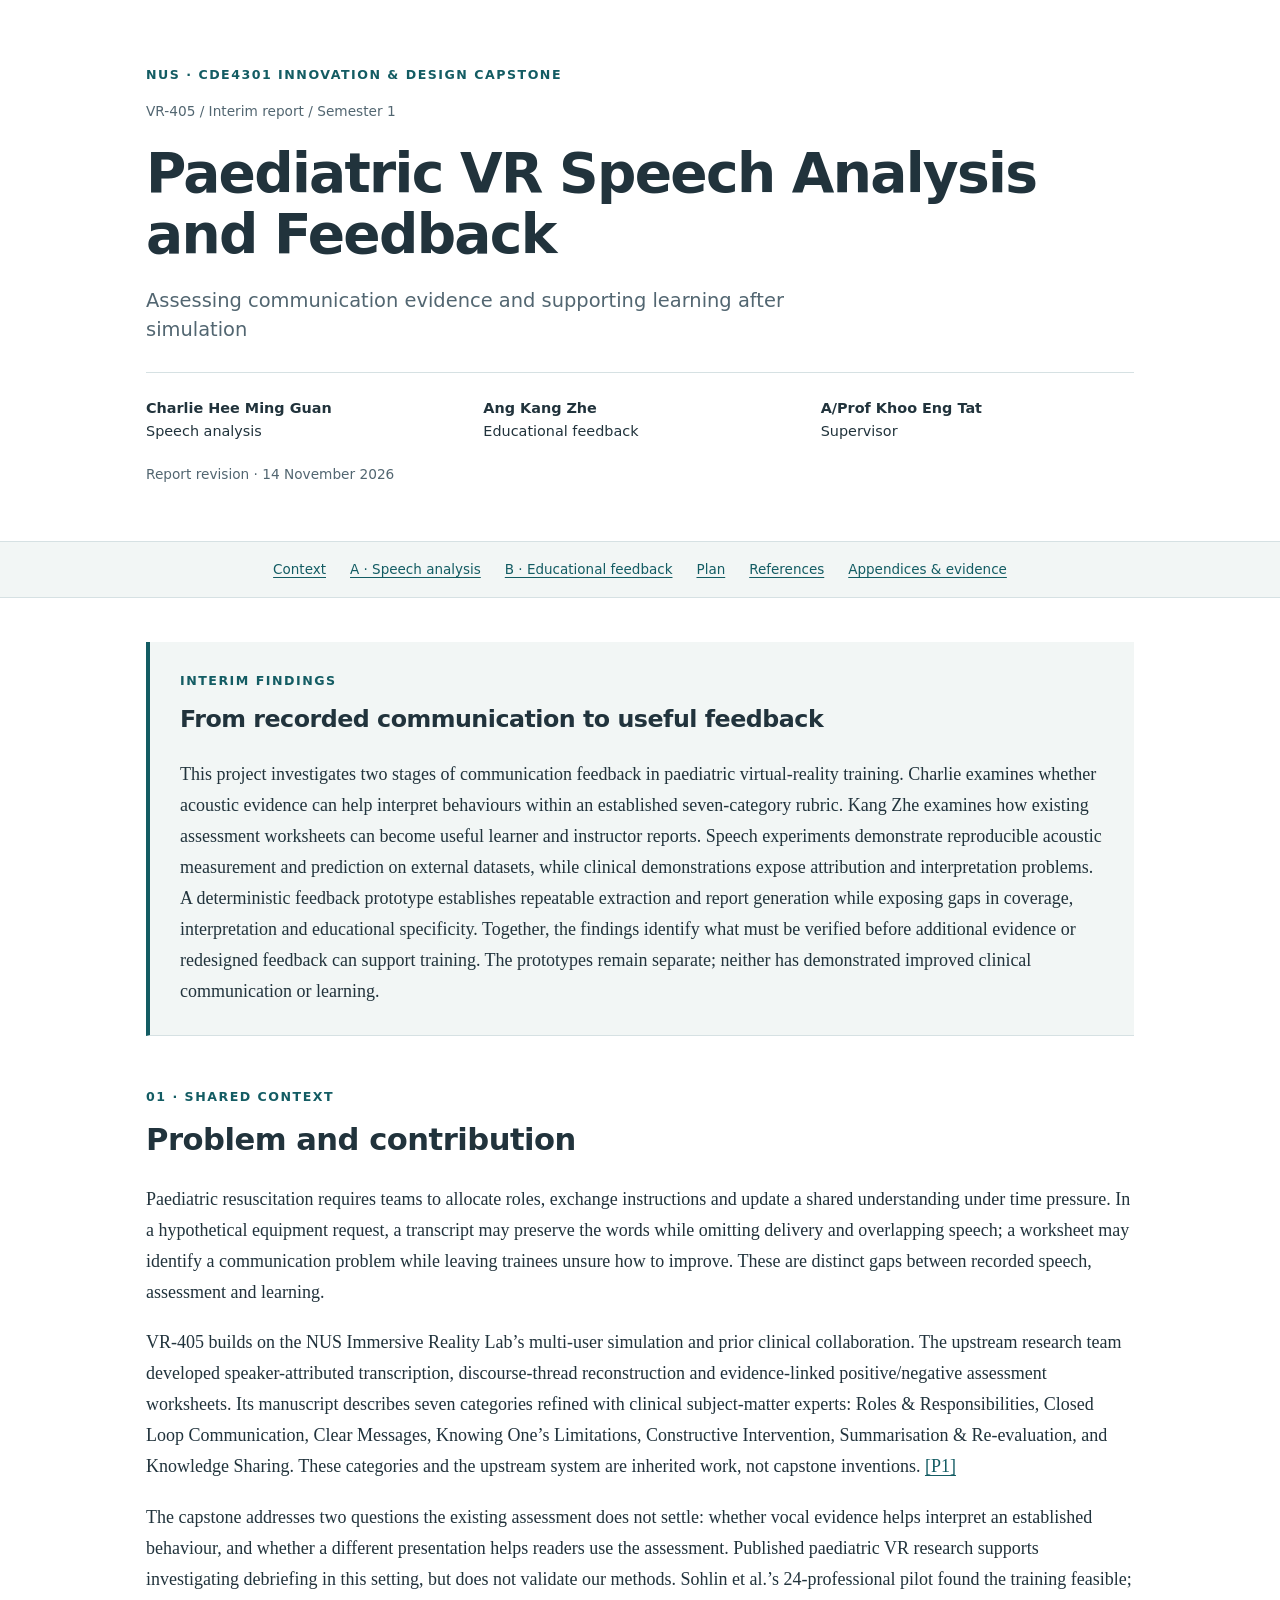
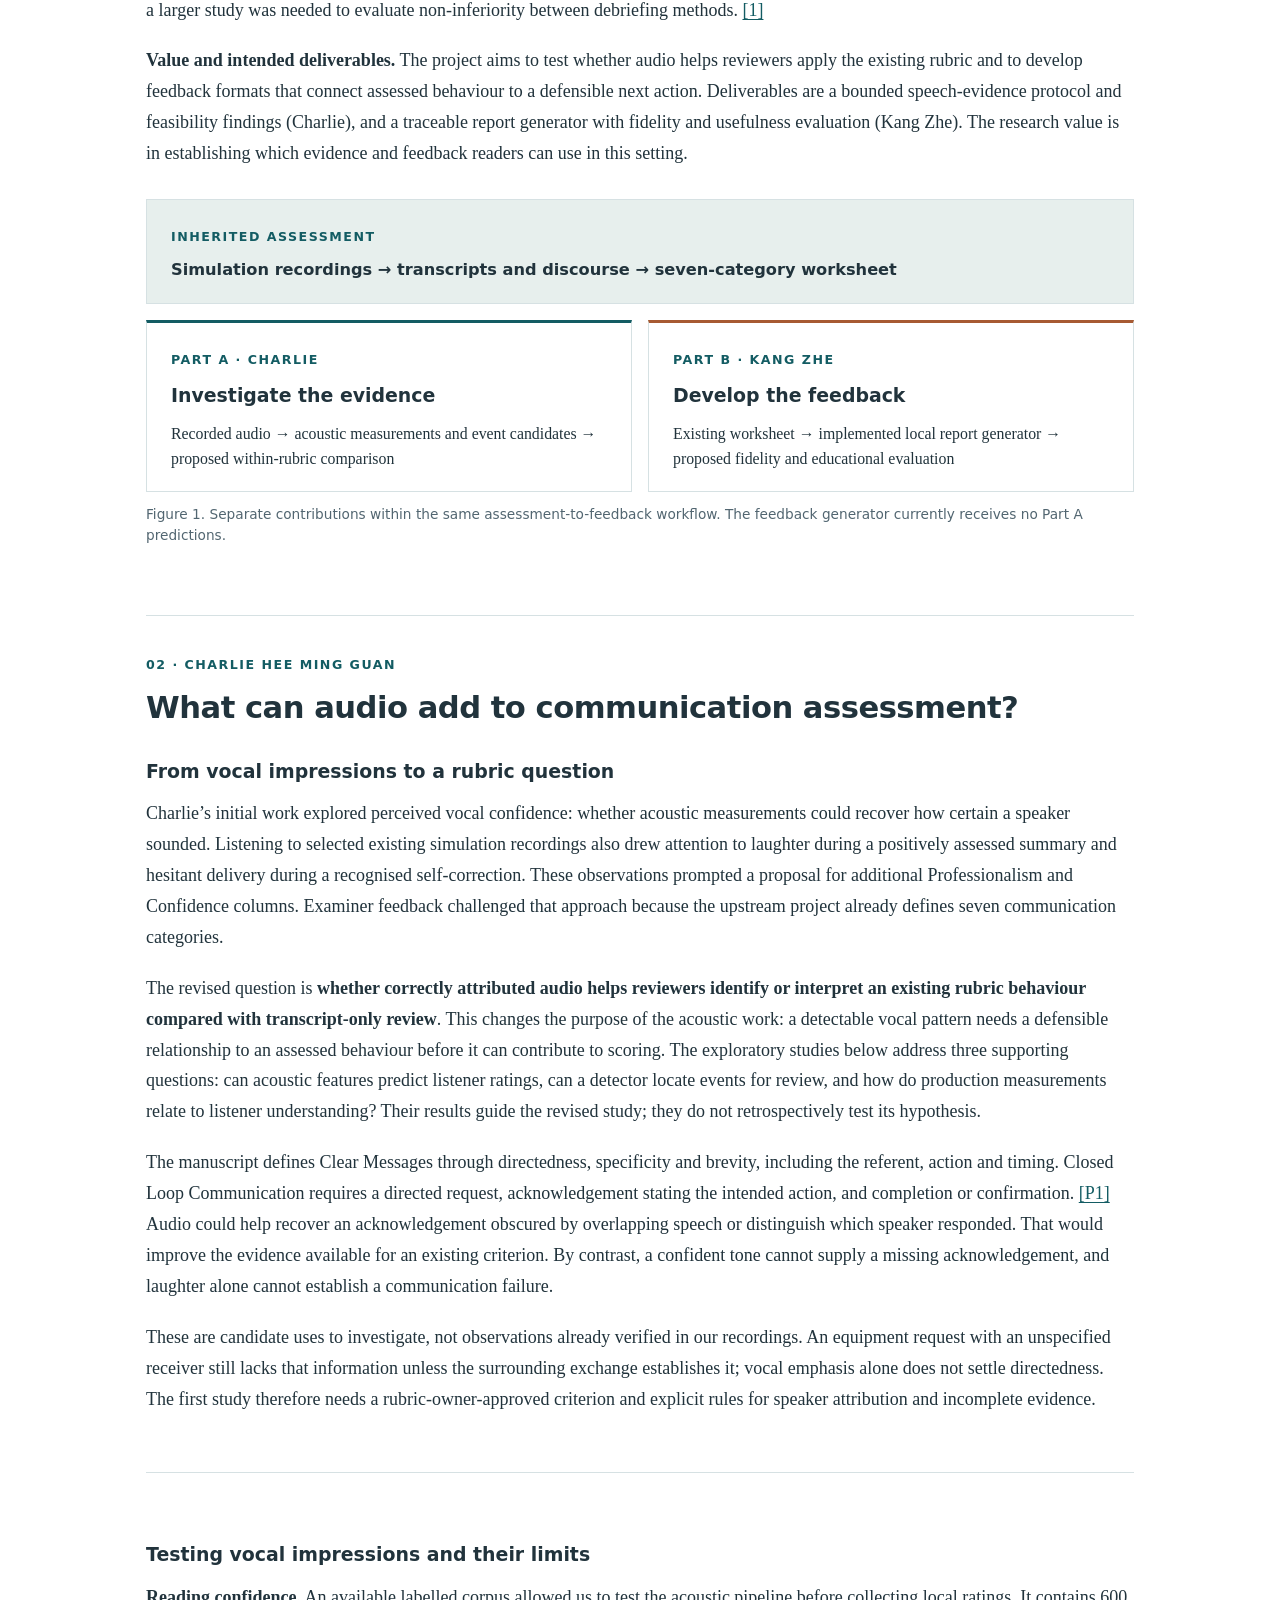
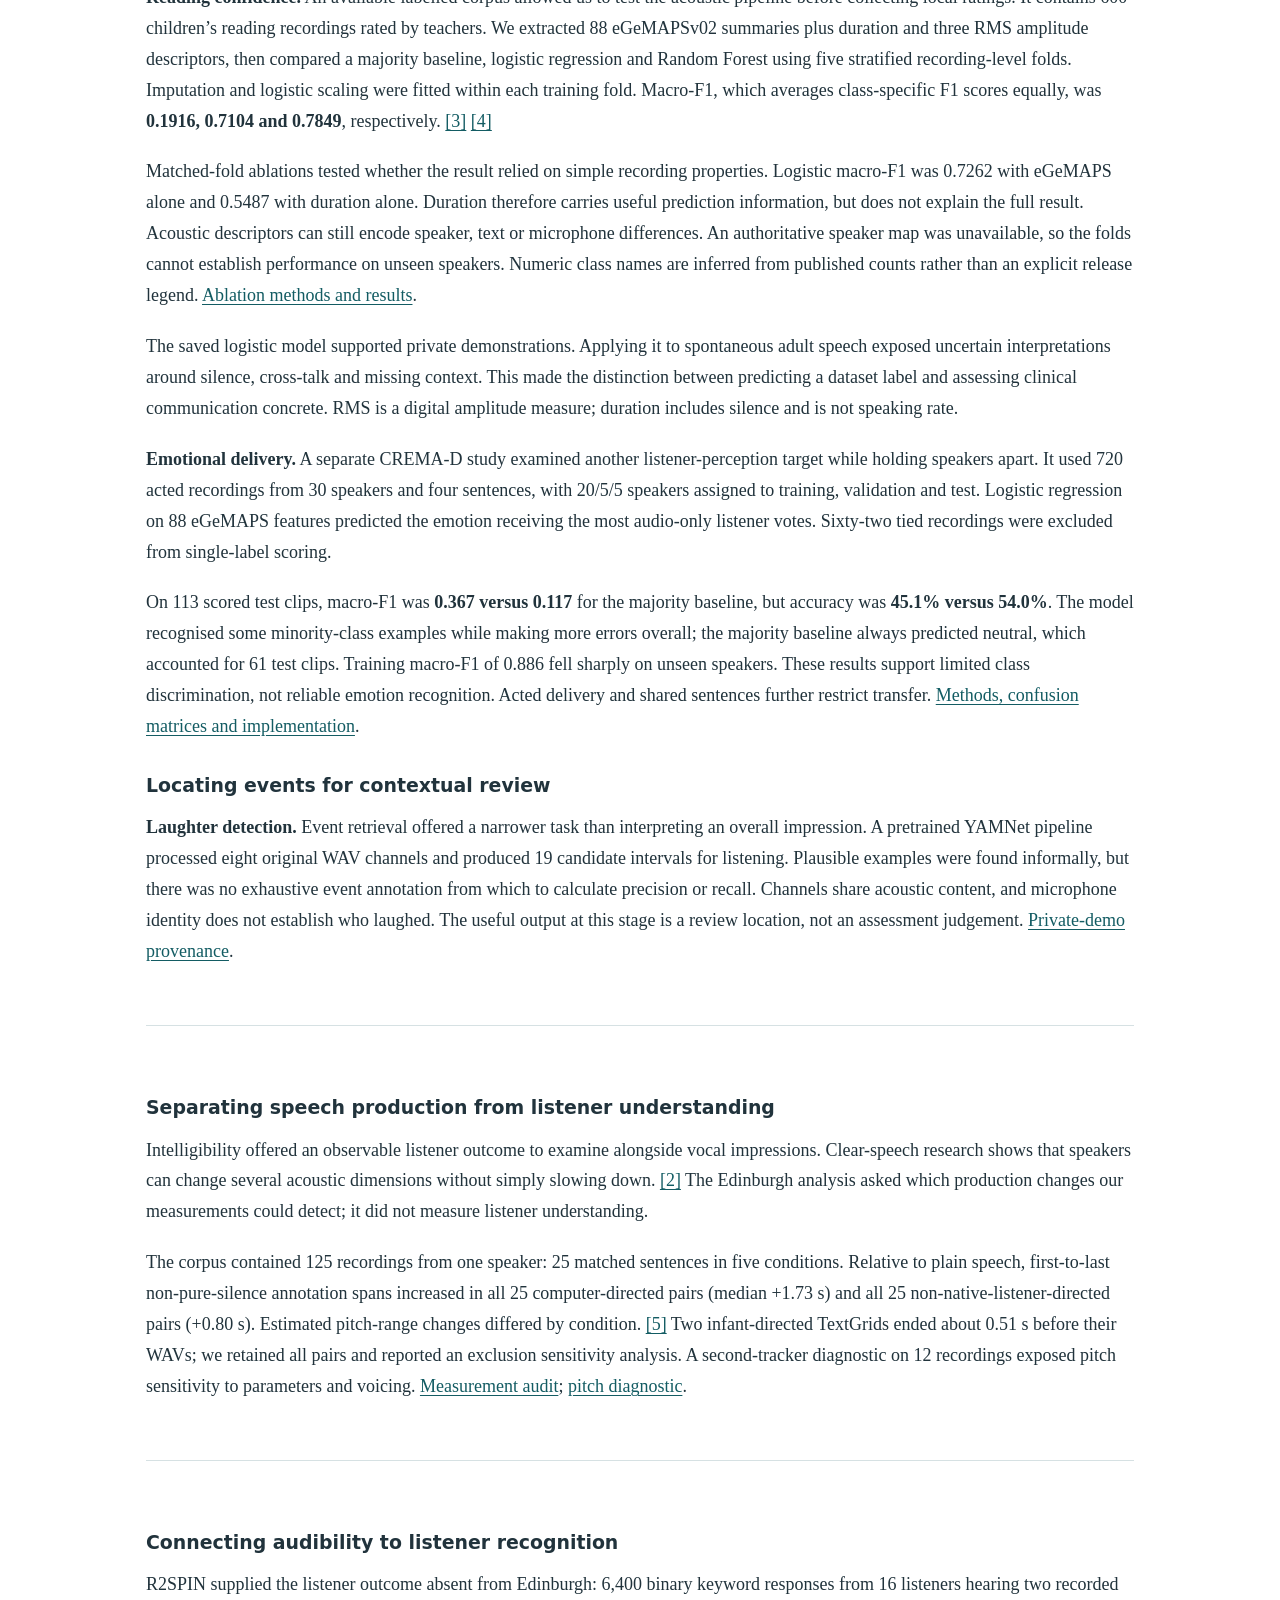
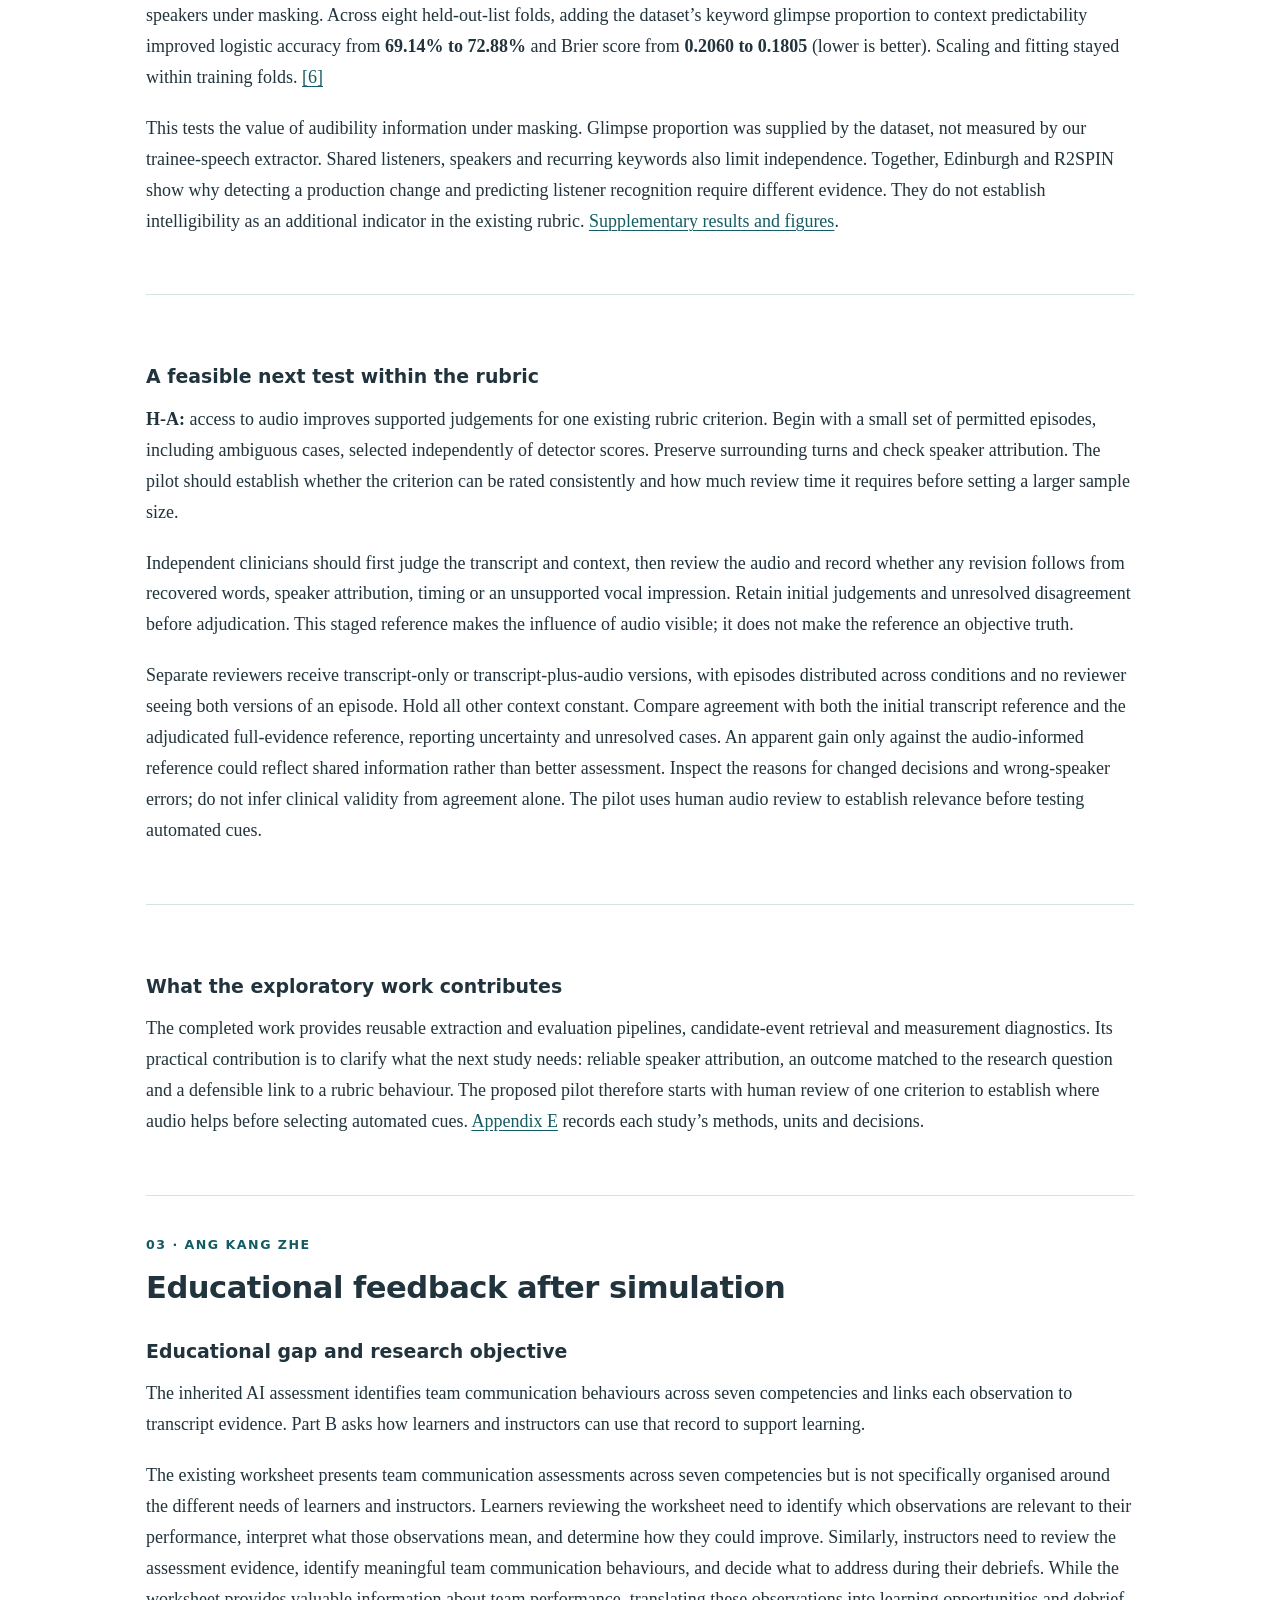
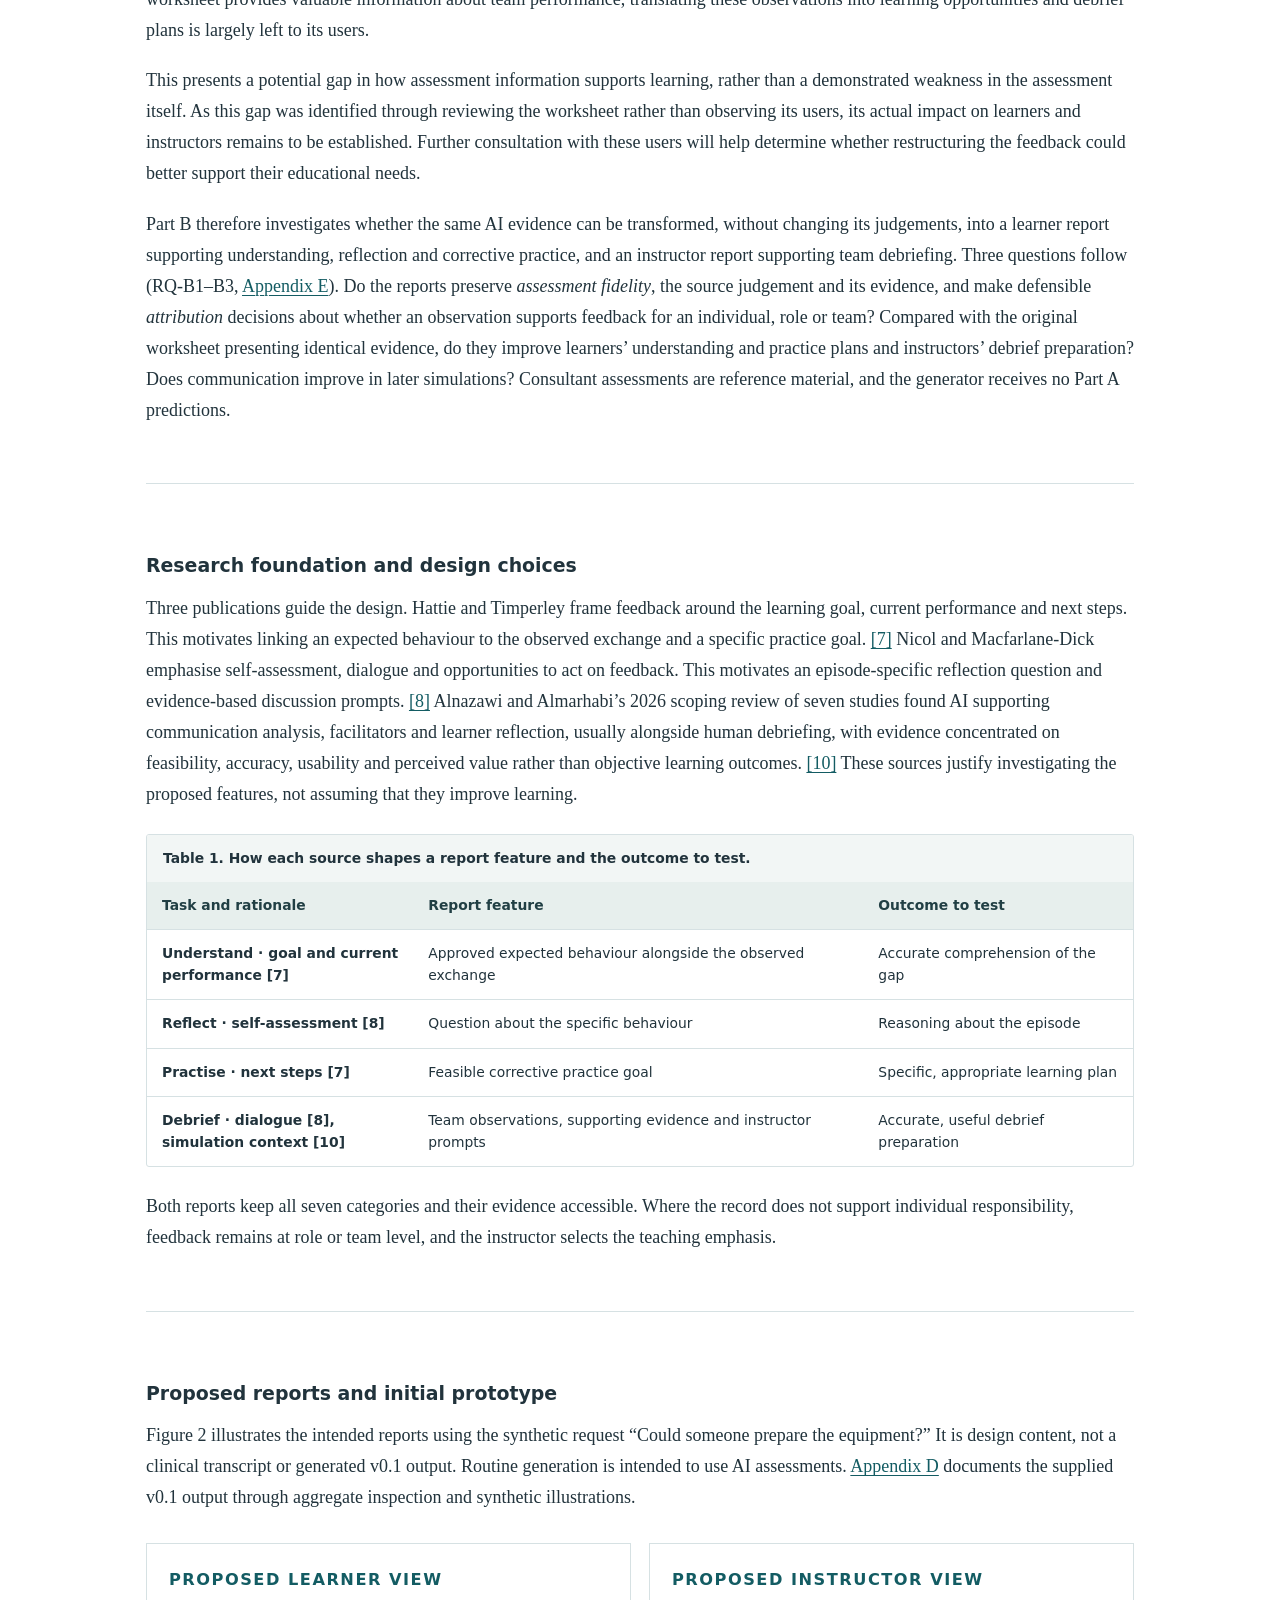
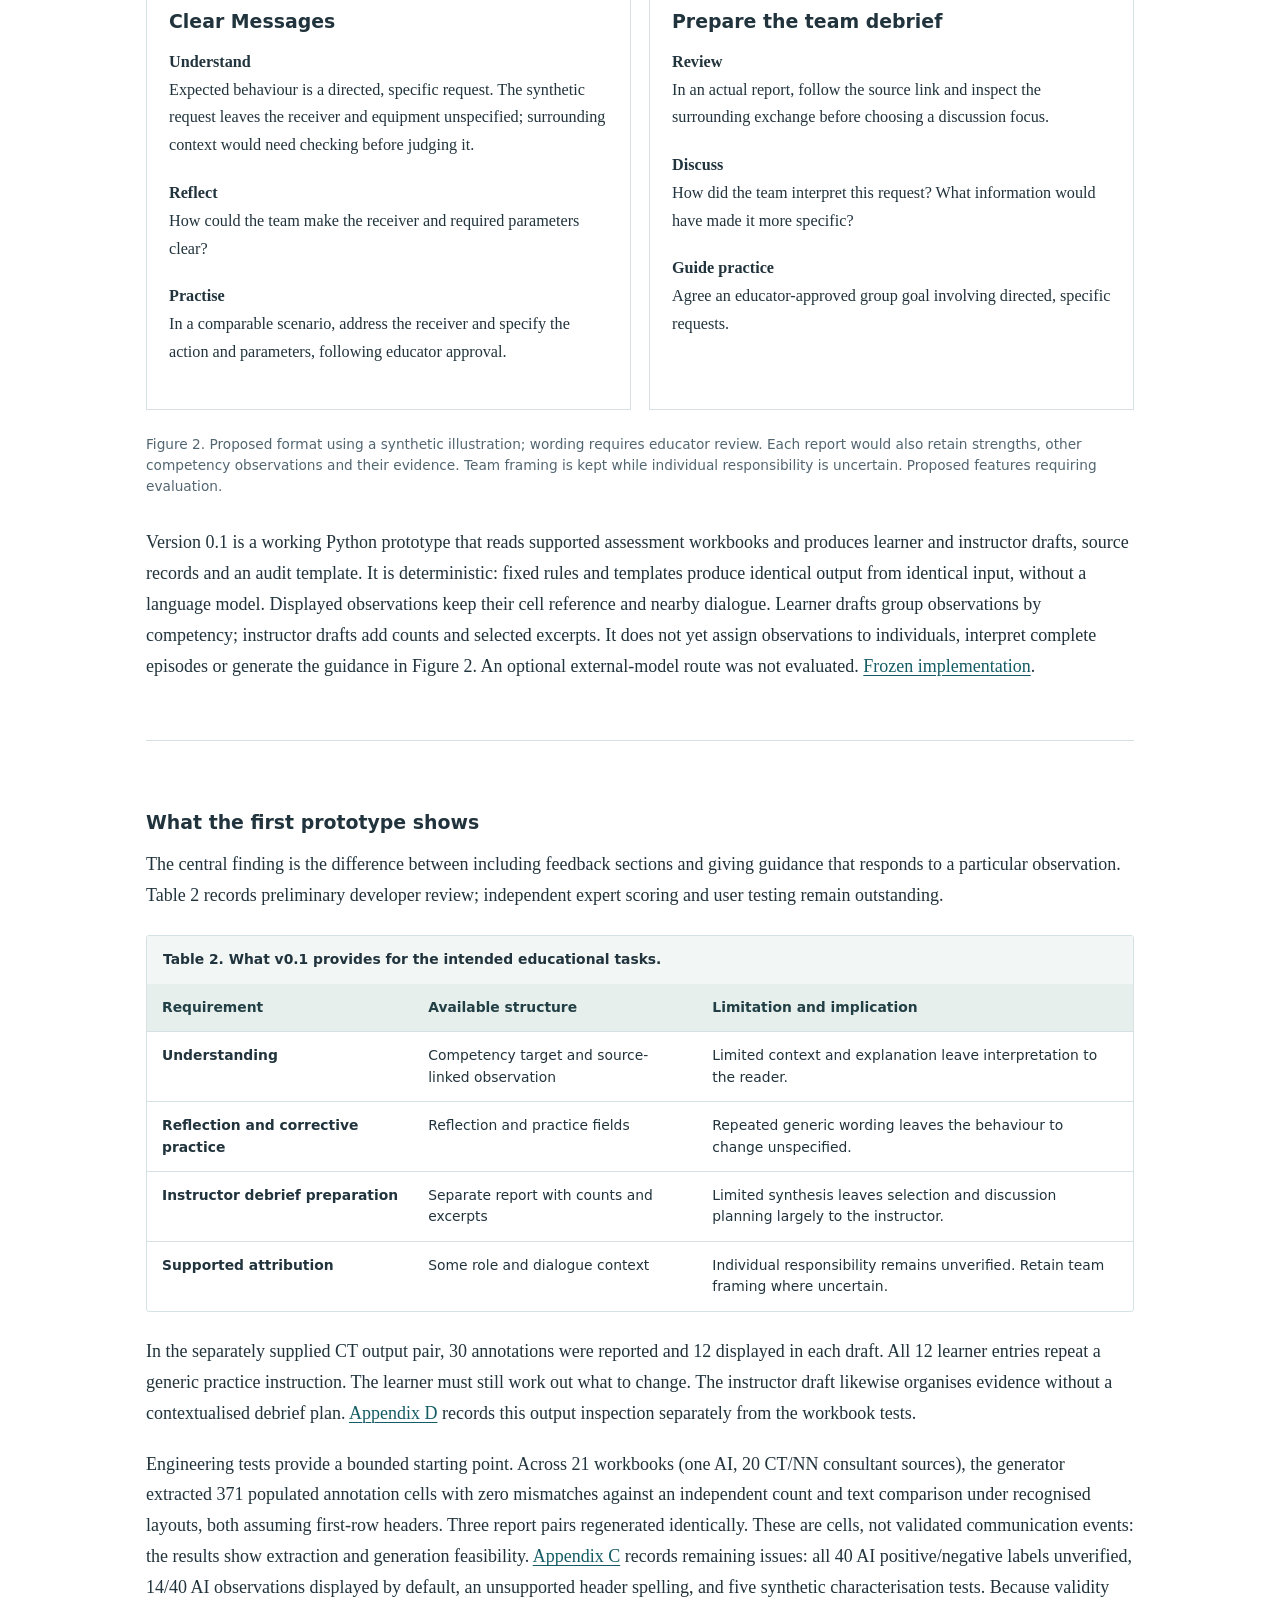
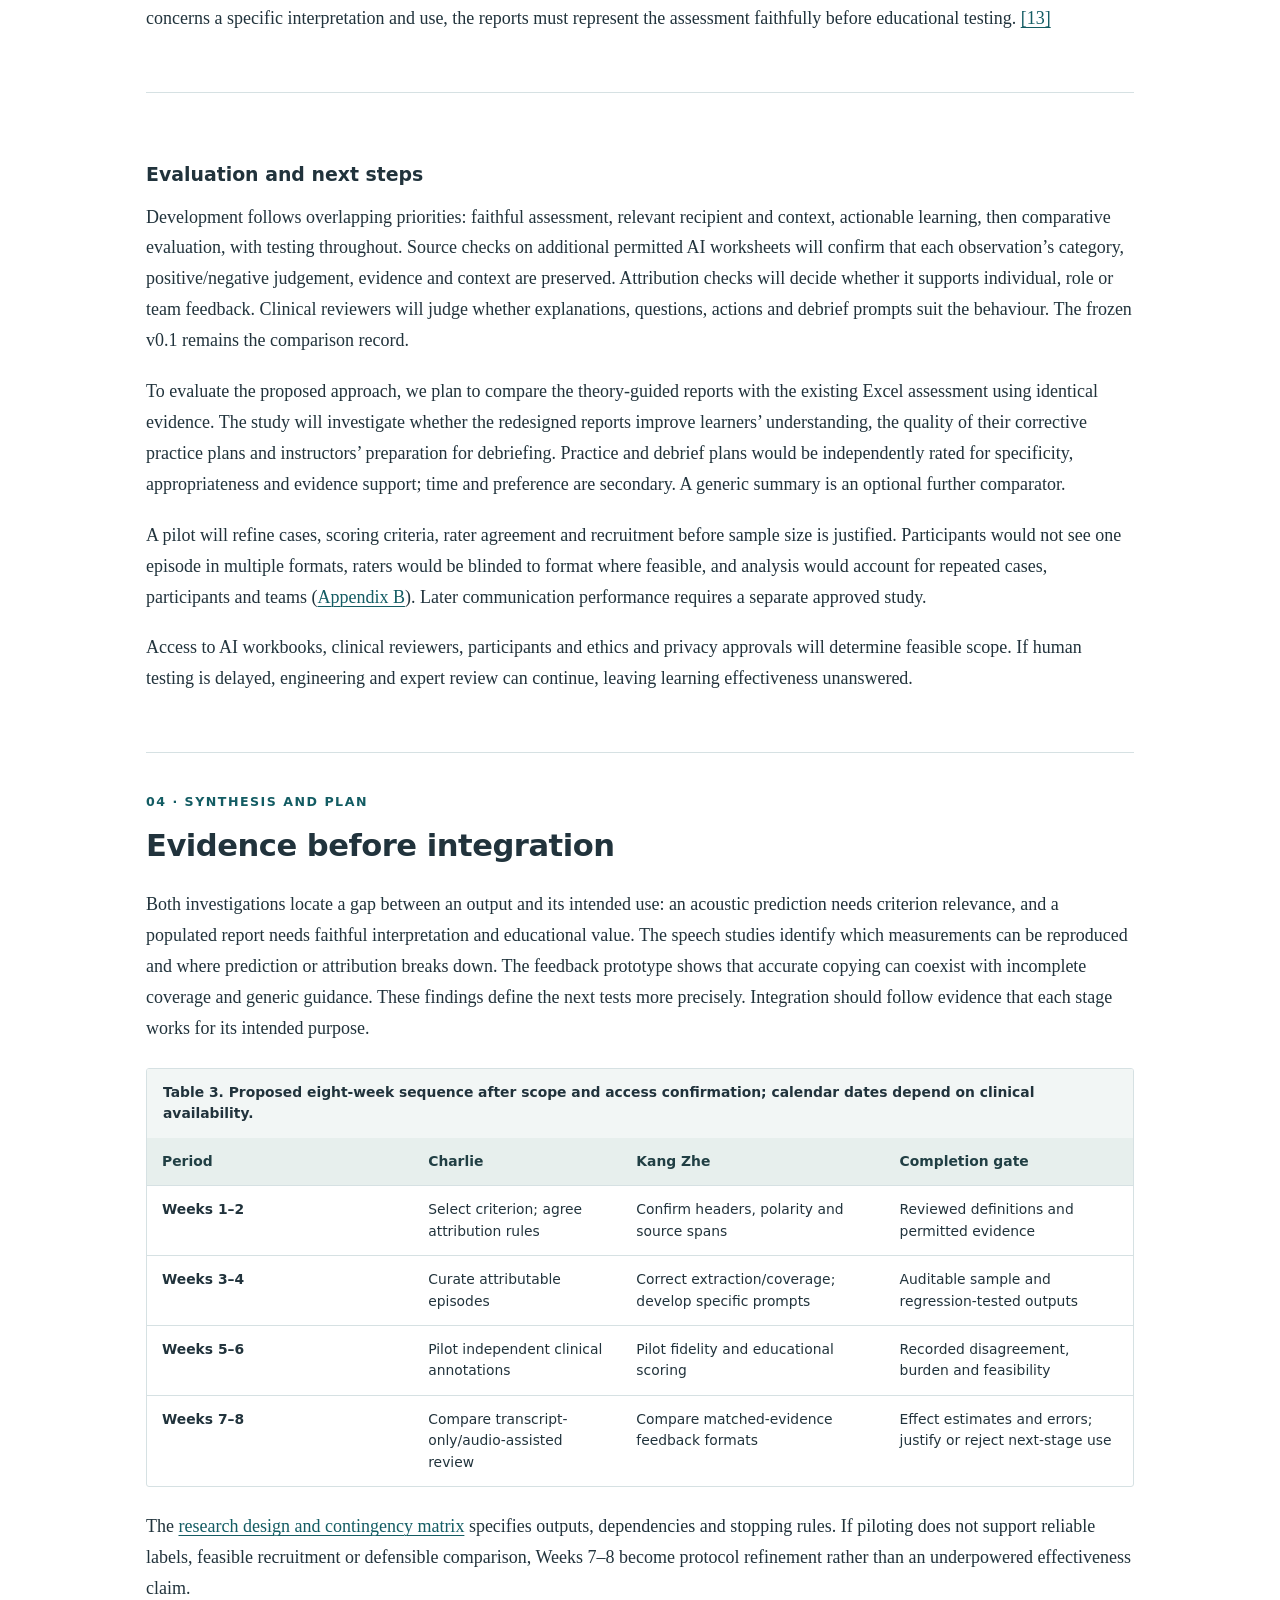
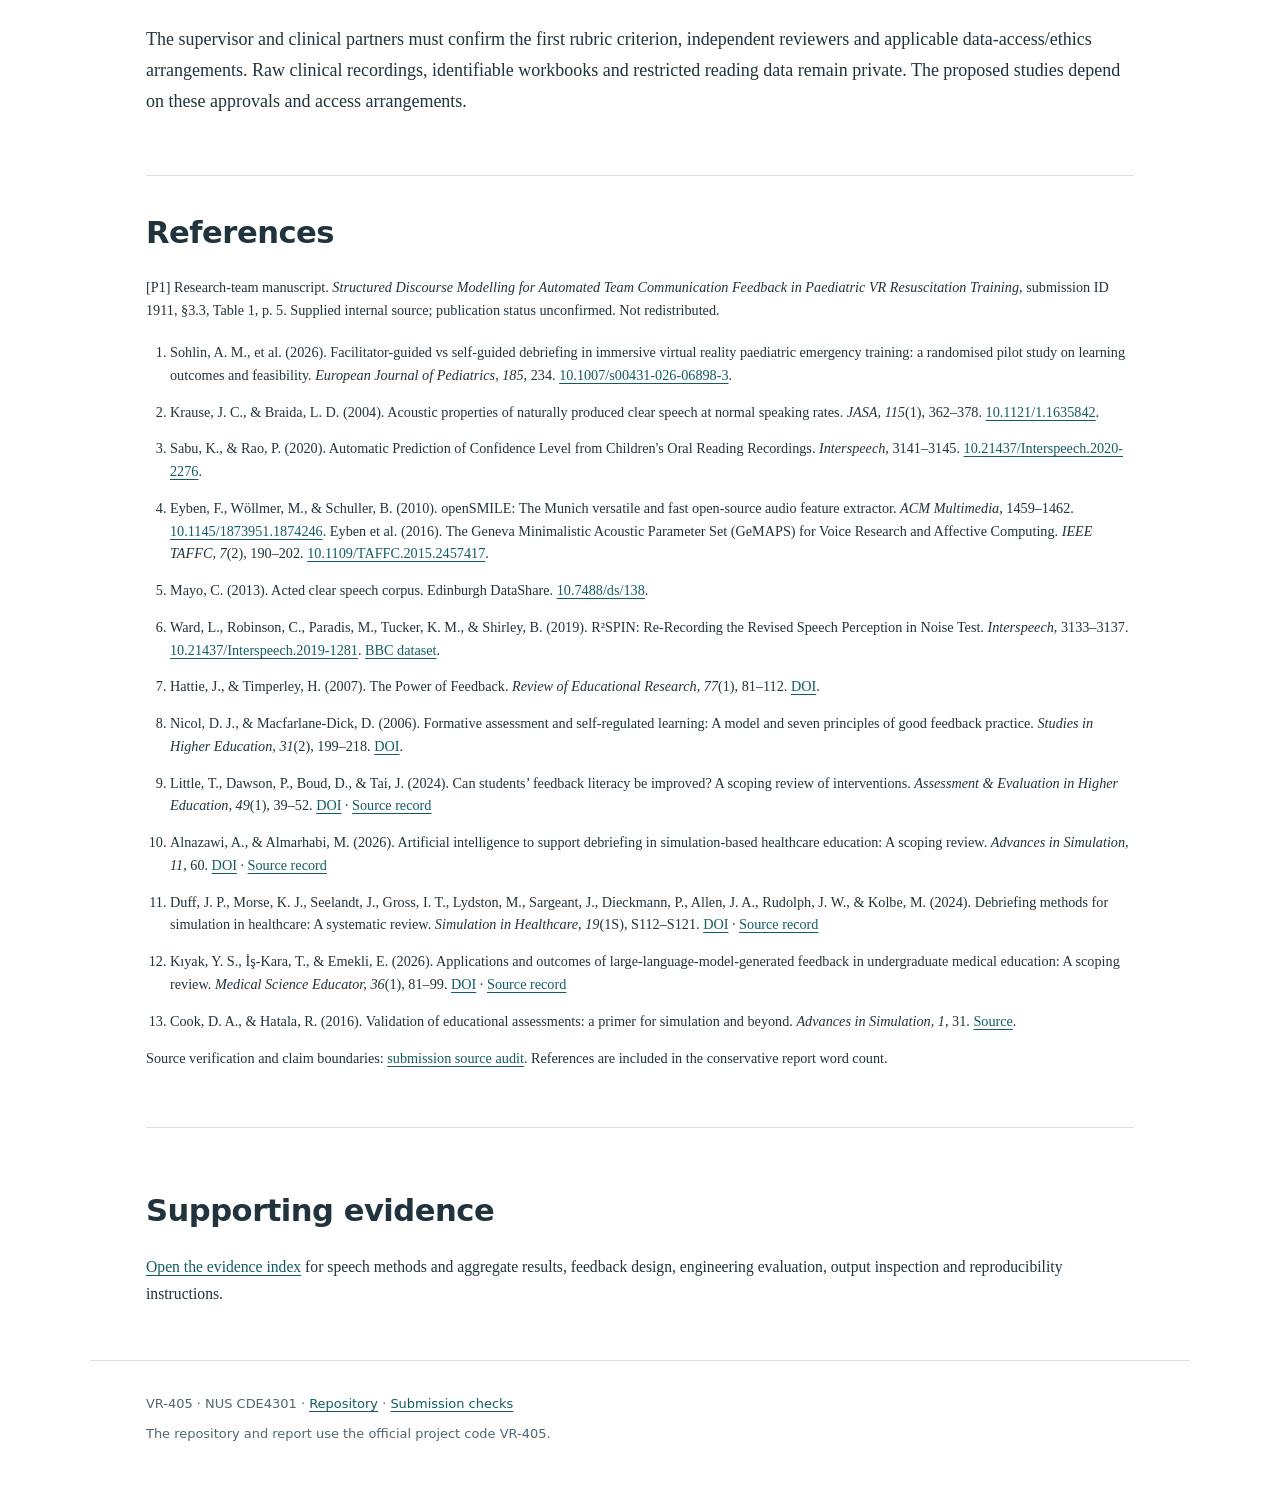
==== commit 4753c5ad: "Reconcile latest Part B edits and clarify report narrative" ====
--- a/index.html
+++ b/index.html
@@ -1,6 +1,6 @@
 <!doctype html>
 <html lang="en"><head><meta charset="utf-8"><meta name="viewport" content="width=device-width,initial-scale=1"><meta name="description" content="VR-405 interim report: acoustic evidence within a seven-category communication rubric and educational feedback for paediatric VR training."><title>VR-405 · Paediatric VR Speech Analysis and Feedback</title><link rel="stylesheet" href="index.css"></head><body class="report"><a class="skip-link" href="#main-report">Skip to report</a>
-<header class="masthead"><p class="eyebrow">NUS · CDE4301 Innovation &amp; Design Capstone</p><p class="report-code">VR-405 / Interim report / Semester 1</p><h1>Paediatric VR Speech Analysis and Feedback</h1><p class="deck">Assessing communication evidence and supporting learning after simulation</p><div class="authors"><p><strong>Charlie Hee Ming Guan</strong><br>Speech analysis</p><p><strong>Ang Kang Zhe</strong><br>Educational feedback</p><p><strong>A/Prof Khoo Eng Tat</strong><br>Supervisor</p></div><p class="status">Report revision · 11 November 2026</p></header>
+<header class="masthead"><p class="eyebrow">NUS · CDE4301 Innovation &amp; Design Capstone</p><p class="report-code">VR-405 / Interim report / Semester 1</p><h1>Paediatric VR Speech Analysis and Feedback</h1><p class="deck">Assessing communication evidence and supporting learning after simulation</p><div class="authors"><p><strong>Charlie Hee Ming Guan</strong><br>Speech analysis</p><p><strong>Ang Kang Zhe</strong><br>Educational feedback</p><p><strong>A/Prof Khoo Eng Tat</strong><br>Supervisor</p></div><p class="status">Report revision · 14 November 2026</p></header>
 <nav aria-label="Report navigation"><a href="#introduction">Context</a><a href="#part-a">A · Speech analysis</a><a href="#part-b">B · Educational feedback</a><a href="#conclusion">Plan</a><a href="#references">References</a><a href="docs/evidence.html">Appendices &amp; evidence</a></nav>
 <main id="main-report">
 <section id="summary" data-part="shared" class="summary"><p class="eyebrow">Interim findings</p><h2>From recorded communication to useful feedback</h2>
@@ -9,43 +9,36 @@
 <p>Paediatric resuscitation requires teams to allocate roles, exchange instructions and update a shared understanding under time pressure. In a hypothetical equipment request, a transcript may preserve the words while omitting delivery and overlapping speech; a worksheet may identify a communication problem while leaving trainees unsure how to improve. These are distinct gaps between recorded speech, assessment and learning.</p>
 <p>VR-405 builds on the NUS Immersive Reality Lab’s multi-user simulation and prior clinical collaboration. The upstream research team developed speaker-attributed transcription, discourse-thread reconstruction and evidence-linked positive/negative assessment worksheets. Its manuscript describes seven categories refined with clinical subject-matter experts: Roles &amp; Responsibilities, Closed Loop Communication, Clear Messages, Knowing One’s Limitations, Constructive Intervention, Summarisation &amp; Re-evaluation, and Knowledge Sharing. These categories and the upstream system are inherited work, not capstone inventions. <a href="#ref-project">[P1]</a></p>
 <p>The capstone addresses two questions the existing assessment does not settle: whether vocal evidence helps interpret an established behaviour, and whether a different presentation helps readers use the assessment. Published paediatric VR research supports investigating debriefing in this setting, but does not validate our methods. Sohlin et al.’s 24-professional pilot found the training feasible; a larger study was needed to evaluate non-inferiority between debriefing methods. <a href="#ref-vr">[1]</a></p>
-<p><strong>Value and intended deliverables.</strong> The contribution is a testable extension of an existing workflow: an auditable account of when audio changes a supported rubric judgement, and feedback formats that connect assessed behaviour to a defensible next action. Deliverables are a bounded speech-evidence protocol and feasibility findings (Charlie), and a traceable report generator with fidelity and usefulness evaluation (Kang Zhe). The research value lies in testing these links in this setting; broader algorithmic novelty is not claimed.</p>
+<p><strong>Value and intended deliverables.</strong> The project aims to test whether audio helps reviewers apply the existing rubric and to develop feedback formats that connect assessed behaviour to a defensible next action. Deliverables are a bounded speech-evidence protocol and feasibility findings (Charlie), and a traceable report generator with fidelity and usefulness evaluation (Kang Zhe). The research value is in establishing which evidence and feedback readers can use in this setting.</p>
 <figure class="workflow" aria-labelledby="workflow-caption">
 <div class="flow-source"><span class="flow-label">Inherited assessment</span><strong>Simulation recordings → transcripts and discourse → seven-category worksheet</strong></div>
 <div class="flow-branches"><div><span class="flow-label">Part A · Charlie</span><h3>Investigate the evidence</h3><p>Recorded audio → acoustic measurements and event candidates → proposed within-rubric comparison</p></div><div><span class="flow-label">Part B · Kang Zhe</span><h3>Develop the feedback</h3><p>Existing worksheet → implemented local report generator → proposed fidelity and educational evaluation</p></div></div>
 <figcaption id="workflow-caption">Figure 1. Separate contributions within the same assessment-to-feedback workflow. The feedback generator currently receives no Part A predictions. </figcaption></figure>
 </section>
 <div id="charlie-contribution">
-<section id="part-a" data-part="charlie"><p class="eyebrow">02 · Charlie Hee Ming Guan</p><h2>Acoustic evidence within the existing rubric</h2>
-<h3>Research gap and scope decision</h3>
-<p>Listening to selected existing recordings revealed laughter during a positively assessed summary and hesitant-sounding delivery during a recognised self-correction. These informal observations show that delivery can be salient; they do not establish that the original assessment was wrong. Laughter can serve different interpersonal functions, and perceived certainty differs from correctness or competence.</p>
-<p>The initial Professionalism and Confidence column proposal was set aside following examiner feedback. The revised question is: <strong>does correctly attributed audio improve identification or interpretation of an existing rubric behaviour compared with transcript-only review?</strong> The intended contribution is to test the value of additional evidence while keeping the rubric fixed. The reported historical reduction from 12 constructs to seven remains unverified; the available manuscript establishes the seven-category definitions but not that derivation. <a href="#ref-project">[P1]</a></p>
-<p>Clear Messages is a candidate, not a confirmed acoustic target. Its existing criteria concern directedness, specificity and brevity, including the referent, action and timing. Intelligibility must not be silently added as an indicator. Likewise, sounding confident cannot directly score Knowing One’s Limitations, which concerns help-seeking, uncertainty disclosure and escalation. Rubric-owner review must establish the relevance of any audio cue before a model output becomes assessment evidence.</p>
-<div class="table-scroll" role="region" tabindex="0" aria-label="Speech research alternatives"><table><caption>Table 1. Alternatives considered and their validation requirements.</caption><thead><tr><th scope="col">Approach</th><th scope="col">Information sought</th><th scope="col">Independent criterion needed</th></tr></thead><tbody>
-<tr><th scope="row">Transcript and context</th><td>Content and relationships between utterances</td><td>Clinical judgement under the unchanged rubric; comparison baseline</td></tr>
-<tr><th scope="row">Perceived confidence / events</th><td>Vocal impressions or possible laughter</td><td>Listener judgements or event annotations, followed by contextual relevance</td></tr>
-<tr><th scope="row">Intelligibility / timing</th><td>Recognised words or production patterns</td><td>Listener recognition under stated conditions; timing is only a candidate predictor</td></tr>
-</tbody></table></div>
-<p>This distinction avoids treating a measurable variable as the desired outcome. Clear-speech research also shows that speaking style can change several acoustic dimensions; slowing alone is not a sufficient operational definition. <a href="#ref-krause">[2]</a> The experiments below therefore examine complementary feasibility questions rather than compete as interchangeable clinical scores.</p>
-</section>
-<section id="methods" data-part="charlie"><h3>Implemented speech investigations</h3>
-<p>The work spans feature extraction, confidence/event demonstrations, and production and perception studies. These investigations now inform a narrower rubric-based question. These completed exploratory studies test components and expose failure modes; they were not designed as confirmatory tests of the revised hypothesis. <a href="docs/project-design.html#completed">Appendix E</a> maps each question to its experimental unit, procedure, outcome and subsequent decision.</p>
-<p><strong>Reading confidence.</strong> The pipeline extracted 88 eGeMAPSv02 acoustic summaries, covering properties such as pitch and voice quality, plus duration and three root-mean-square (RMS) amplitude descriptors from 600 teacher-labelled children’s reading recordings. Fixed five-fold stratified recording-level evaluation compared a majority baseline, logistic regression and Random Forest. Imputation and logistic scaling were fitted within each training fold. Pooled macro-F1 was <strong>0.1916 for the majority baseline, 0.7104 for logistic regression and 0.7849 for Random Forest</strong>. Macro-F1 gives each class equal weight by averaging its F1 score. Both learned models recovered rating information beyond the majority baseline under this evaluation design. <a href="#ref-sabu">[3]</a> <a href="#ref-features">[4]</a> <a href="docs/reading_confidence_benchmark.md">Methods and aggregates</a>.</p>
-<p>Speaker independence could not be established from authoritative metadata. Speakers, text and recording conditions may overlap across folds. Feature ablations show that the four added descriptors alone do not explain performance, without eliminating those confounds. The private clinical demo uses the saved logistic model, not the Forest. Qualitative application exposed unstable interpretations under spontaneous adult speech, silence, microphone bleed and absent linguistic context. Digital RMS is not calibrated vocal intensity; duration is not speaking rate without linguistic counts.</p>
-<p><strong>Laughter candidates.</strong> A pretrained YAMNet pipeline processed eight original WAV channels and returned 19 candidate intervals. Informal listening identified plausible examples, but no exhaustive independent event annotation supports precision or recall. Channels share acoustic content, so intervals are not independent episodes. Model scores are uncalibrated, and uncertain speaker attribution prevents assigning an event to a trainee solely from the microphone label. This prototype can surface audio for review; it cannot score professionalism. <a href="docs/speech-evidence.html#laughter">Aggregate provenance and limitations</a>.</p>
-<p><strong>Perceived emotional delivery.</strong> A separate completed CREMA-D experiment used 720 acted recordings from 30 speakers and four sentences. Logistic regression on 88 eGeMAPS features predicted the emotion receiving the most audio-only listener votes, with 20/5/5 speakers separated for training, validation and test. Sixty-two tied recordings were excluded from single-label scoring. On 113 scored test clips, macro-F1 was <strong>0.367 versus 0.117</strong> for the majority baseline; training macro-F1 was 0.886. The large training–test gap indicates limited transfer to new speakers. Speaker separation addresses an unresolved weakness of the reading-confidence benchmark, but the different targets and datasets prevent direct comparison of their F1 scores. Neither task validates clinical communication judgements. <a href="docs/speech-evidence.html#emotion">Pinned methods, results and demonstration limits</a>.</p>
-</section>
-<section id="edinburgh" data-part="charlie"><h3>Intelligibility groundwork</h3>
-<p><strong>Production contrasts.</strong> Edinburgh supplied 125 recordings: one speaker, 25 matched sentences and five conditions. First-to-last non-pure-silence annotation spans increased relative to plain speech in all 25 computer-directed pairs (median +1.73 s) and all 25 non-native-listener-directed pairs (+0.80 s). Estimated pitch-range changes differed by condition, arguing against one universal acoustic direction. These are within-speaker production findings, not listener-recognition gains. <a href="#ref-mayo">[5]</a></p>
-<p>Two infant-directed TextGrids end about 0.51 s before their WAVs. Retaining all pairs and reporting a separate exclusion sensitivity analysis preserves the anomaly transparently. A 12-recording comparison with a second pitch tracker also identified parameter and voicing sensitivity; agreement between algorithms is not ground truth. The corpus analysis lacks independent recognition labels. <a href="docs/results/measurement-audit.md">Measurement audit</a>; <a href="docs/results/pitch-quality-review.md">pitch diagnostic</a>.</p>
-</section>
-<section id="benchmark" data-part="charlie"><h3>Predicting keyword recognition under masking</h3><p> R2SPIN supplied 6,400 binary keyword-recognition observations from 16 listeners and two recorded speakers. Logistic models evaluated across eight held-out-list folds gave accuracy/Brier of <strong>69.14%/0.2060</strong> using context predictability and <strong>72.88%/0.1805</strong> after adding published keyword glimpse proportion. Lower Brier indicates less squared probability error. Scaling and fitting remained within training folds. <a href="#ref-ward">[6]</a></p>
-<p>This demonstrates predictive value of audibility under the original masking conditions. Keyword glimpse proportion was supplied by the dataset, not extracted from trainee speech. Shared listeners, speakers and recurring keywords prevent treating rows as independent replication. Neither this association nor Edinburgh validates speaker-side prediction of clinical intelligibility. <a href="docs/speech-evidence.html#intelligibility">Results, figures and reproduction</a>.</p></section>
-<section id="questions" data-part="charlie"><h3>Next test and decision rule</h3>
-<p><strong>H-A (proposed):</strong> audio improves agreement with an independent clinical reference for one prespecified existing criterion. After rubric-owner confirmation, curate approved communication episodes with transcripts, timing and verified speaker/role attribution. Preserve enough surrounding turns to interpret the behaviour, and flag uncertain cross-talk for review or exclusion rather than create a new rubric category. Preselect episodes independently of detector scores and include ambiguous cases. Independent clinicians should review the permitted episode evidence and record criterion judgements, reasons and disagreement before adjudication.</p>
-<p>Compare transcript-only and transcript-plus-audio review of the same episodes, holding transcript and contextual information constant. Separate reference annotators from condition reviewers; allocate cases so reviewers do not first see one version and then recall it in the other condition. The primary outcome is the paired change in agreement with the clinical reference; criterion-specific precision/recall, wrong-speaker errors and reviewer usefulness explain that change. Account for clustering by team, episode and reviewer. Pilot annotation burden and disagreement before justifying sample size or inferential claims. If audio produces more flags without better-supported decisions, that is evidence against its proposed use.</p>
-</section>
-<section id="limitations" data-part="charlie"><h3>Interpretation</h3><p>Completed work establishes acoustic extraction, bounded prediction and event-review feasibility. Its central lesson is that signal detection, listener perception and clinical interpretation require different evidence. Speaker attribution and construct relevance are now prerequisites for further modelling. No seven-category accuracy improvement or training benefit has been demonstrated. The next contribution can be useful even if it identifies which audio cues should be excluded from assessment.</p></section>
+<section id="part-a" data-part="charlie"><p class="eyebrow">02 · Charlie Hee Ming Guan</p><h2>What can audio add to communication assessment?</h2>
+<h3>From vocal impressions to a rubric question</h3>
+<p>Charlie’s initial work explored perceived vocal confidence: whether acoustic measurements could recover how certain a speaker sounded. Listening to selected existing simulation recordings also drew attention to laughter during a positively assessed summary and hesitant delivery during a recognised self-correction. These observations prompted a proposal for additional Professionalism and Confidence columns. Examiner feedback challenged that approach because the upstream project already defines seven communication categories.</p>
+<p>The revised question is <strong>whether correctly attributed audio helps reviewers identify or interpret an existing rubric behaviour compared with transcript-only review</strong>. This changes the purpose of the acoustic work: a detectable vocal pattern needs a defensible relationship to an assessed behaviour before it can contribute to scoring. The exploratory studies below address three supporting questions: can acoustic features predict listener ratings, can a detector locate events for review, and how do production measurements relate to listener understanding? Their results guide the revised study; they do not retrospectively test its hypothesis.</p>
+<p>The manuscript defines Clear Messages through directedness, specificity and brevity, including the referent, action and timing. Closed Loop Communication requires a directed request, acknowledgement stating the intended action, and completion or confirmation. <a href="#ref-project">[P1]</a> Audio could help recover an acknowledgement obscured by overlapping speech or distinguish which speaker responded. That would improve the evidence available for an existing criterion. By contrast, a confident tone cannot supply a missing acknowledgement, and laughter alone cannot establish a communication failure.</p>
+<p>These are candidate uses to investigate, not observations already verified in our recordings. An equipment request with an unspecified receiver still lacks that information unless the surrounding exchange establishes it; vocal emphasis alone does not settle directedness. The first study therefore needs a rubric-owner-approved criterion and explicit rules for speaker attribution and incomplete evidence.</p></section>
+<section id="methods" data-part="charlie"><h3>Testing vocal impressions and their limits</h3>
+<p><strong>Reading confidence.</strong> An available labelled corpus allowed us to test the acoustic pipeline before collecting local ratings. It contains 600 children’s reading recordings rated by teachers. We extracted 88 eGeMAPSv02 summaries plus duration and three RMS amplitude descriptors, then compared a majority baseline, logistic regression and Random Forest using five stratified recording-level folds. Imputation and logistic scaling were fitted within each training fold. Macro-F1, which averages class-specific F1 scores equally, was <strong>0.1916, 0.7104 and 0.7849</strong>, respectively. <a href="#ref-sabu">[3]</a> <a href="#ref-features">[4]</a></p>
+<p>Matched-fold ablations tested whether the result relied on simple recording properties. Logistic macro-F1 was 0.7262 with eGeMAPS alone and 0.5487 with duration alone. Duration therefore carries useful prediction information, but does not explain the full result. Acoustic descriptors can still encode speaker, text or microphone differences. An authoritative speaker map was unavailable, so the folds cannot establish performance on unseen speakers. Numeric class names are inferred from published counts rather than an explicit release legend. <a href="docs/reading_confidence_ablation.md">Ablation methods and results</a>.</p>
+<p>The saved logistic model supported private demonstrations. Applying it to spontaneous adult speech exposed uncertain interpretations around silence, cross-talk and missing context. This made the distinction between predicting a dataset label and assessing clinical communication concrete. RMS is a digital amplitude measure; duration includes silence and is not speaking rate.</p>
+<p><strong>Emotional delivery.</strong> A separate CREMA-D study examined another listener-perception target while holding speakers apart. It used 720 acted recordings from 30 speakers and four sentences, with 20/5/5 speakers assigned to training, validation and test. Logistic regression on 88 eGeMAPS features predicted the emotion receiving the most audio-only listener votes. Sixty-two tied recordings were excluded from single-label scoring.</p>
+<p>On 113 scored test clips, macro-F1 was <strong>0.367 versus 0.117</strong> for the majority baseline, but accuracy was <strong>45.1% versus 54.0%</strong>. The model recognised some minority-class examples while making more errors overall; the majority baseline always predicted neutral, which accounted for 61 test clips. Training macro-F1 of 0.886 fell sharply on unseen speakers. These results support limited class discrimination, not reliable emotion recognition. Acted delivery and shared sentences further restrict transfer. <a href="docs/speech-evidence.html#emotion">Methods, confusion matrices and implementation</a>.</p>
+<h3>Locating events for contextual review</h3>
+<p><strong>Laughter detection.</strong> Event retrieval offered a narrower task than interpreting an overall impression. A pretrained YAMNet pipeline processed eight original WAV channels and produced 19 candidate intervals for listening. Plausible examples were found informally, but there was no exhaustive event annotation from which to calculate precision or recall. Channels share acoustic content, and microphone identity does not establish who laughed. The useful output at this stage is a review location, not an assessment judgement. <a href="docs/speech-evidence.html#laughter">Private-demo provenance</a>.</p></section>
+<section id="edinburgh" data-part="charlie"><h3>Separating speech production from listener understanding</h3>
+<p>Intelligibility offered an observable listener outcome to examine alongside vocal impressions. Clear-speech research shows that speakers can change several acoustic dimensions without simply slowing down. <a href="#ref-krause">[2]</a> The Edinburgh analysis asked which production changes our measurements could detect; it did not measure listener understanding.</p>
+<p>The corpus contained 125 recordings from one speaker: 25 matched sentences in five conditions. Relative to plain speech, first-to-last non-pure-silence annotation spans increased in all 25 computer-directed pairs (median +1.73 s) and all 25 non-native-listener-directed pairs (+0.80 s). Estimated pitch-range changes differed by condition. <a href="#ref-mayo">[5]</a> Two infant-directed TextGrids ended about 0.51 s before their WAVs; we retained all pairs and reported an exclusion sensitivity analysis. A second-tracker diagnostic on 12 recordings exposed pitch sensitivity to parameters and voicing. <a href="docs/results/measurement-audit.md">Measurement audit</a>; <a href="docs/results/pitch-quality-review.md">pitch diagnostic</a>.</p></section>
+<section id="benchmark" data-part="charlie"><h3>Connecting audibility to listener recognition</h3><p>R2SPIN supplied the listener outcome absent from Edinburgh: 6,400 binary keyword responses from 16 listeners hearing two recorded speakers under masking. Across eight held-out-list folds, adding the dataset’s keyword glimpse proportion to context predictability improved logistic accuracy from <strong>69.14% to 72.88%</strong> and Brier score from <strong>0.2060 to 0.1805</strong> (lower is better). Scaling and fitting stayed within training folds. <a href="#ref-ward">[6]</a></p><p>This tests the value of audibility information under masking. Glimpse proportion was supplied by the dataset, not measured by our trainee-speech extractor. Shared listeners, speakers and recurring keywords also limit independence. Together, Edinburgh and R2SPIN show why detecting a production change and predicting listener recognition require different evidence. They do not establish intelligibility as an additional indicator in the existing rubric. <a href="docs/speech-evidence.html#intelligibility">Supplementary results and figures</a>.</p></section>
+<section id="questions" data-part="charlie"><h3>A feasible next test within the rubric</h3>
+<p><strong>H-A:</strong> access to audio improves supported judgements for one existing rubric criterion. Begin with a small set of permitted episodes, including ambiguous cases, selected independently of detector scores. Preserve surrounding turns and check speaker attribution. The pilot should establish whether the criterion can be rated consistently and how much review time it requires before setting a larger sample size.</p>
+<p>Independent clinicians should first judge the transcript and context, then review the audio and record whether any revision follows from recovered words, speaker attribution, timing or an unsupported vocal impression. Retain initial judgements and unresolved disagreement before adjudication. This staged reference makes the influence of audio visible; it does not make the reference an objective truth.</p>
+<p>Separate reviewers receive transcript-only or transcript-plus-audio versions, with episodes distributed across conditions and no reviewer seeing both versions of an episode. Hold all other context constant. Compare agreement with both the initial transcript reference and the adjudicated full-evidence reference, reporting uncertainty and unresolved cases. An apparent gain only against the audio-informed reference could reflect shared information rather than better assessment. Inspect the reasons for changed decisions and wrong-speaker errors; do not infer clinical validity from agreement alone. The pilot uses human audio review to establish relevance before testing automated cues.</p></section>
+<section id="limitations" data-part="charlie"><h3>What the exploratory work contributes</h3><p>The completed work provides reusable extraction and evaluation pipelines, candidate-event retrieval and measurement diagnostics. Its practical contribution is to clarify what the next study needs: reliable speaker attribution, an outcome matched to the research question and a defensible link to a rubric behaviour. The proposed pilot therefore starts with human review of one criterion to establish where audio helps before selecting automated cues. <a href="docs/project-design.html#completed">Appendix E</a> records each study’s methods, units and decisions.</p></section>
 </div>
 <div id="kang-zhe-contribution">
 <section id="part-b" data-part="kang_zhe"><p class="eyebrow">03 · Ang Kang Zhe</p><h2>Educational feedback after simulation</h2>
@@ -56,8 +49,8 @@
 <p>Part B therefore investigates whether the same AI evidence can be transformed, without changing its judgements, into a learner report supporting understanding, reflection and corrective practice, and an instructor report supporting team debriefing. Three questions follow (RQ-B1–B3, <a href="docs/project-design.html#planned">Appendix E</a>). Do the reports preserve <em>assessment fidelity</em>, the source judgement and its evidence, and make defensible <em>attribution</em> decisions about whether an observation supports feedback for an individual, role or team? Compared with the original worksheet presenting identical evidence, do they improve learners’ understanding and practice plans and instructors’ debrief preparation? Does communication improve in later simulations? Consultant assessments are reference material, and the generator receives no Part A predictions.</p>
 </section>
 <section id="feedback-theory" data-part="kang_zhe"><h3>Research foundation and design choices</h3>
-<p>Three publications guide the design. Hattie and Timperley frame feedback around the learning goal, current performance and next steps. This motivates linking an expected behaviour to the observed exchange and a specific practice goal, though it prescribes no report layout. <a id="cite-feedback-hattie" href="#ref-hattie">[7]</a> Nicol and Macfarlane-Dick emphasise self-assessment, dialogue and opportunities to act on feedback. This motivates an episode-specific reflection question and evidence-based discussion prompts, without showing that a written question will be used. <a id="cite-feedback-nicol" href="#ref-nicol">[8]</a> Alnazawi and Almarhabi’s 2026 scoping review of seven studies found AI supporting communication analysis, facilitators and learner reflection, usually alongside human debriefing, with evidence concentrated on feasibility, accuracy, usability and perceived value rather than objective learning outcomes. <a href="#ref-alnazawi">[10]</a> These sources justify investigating the proposed features, not assuming that they improve learning.</p>
-<div class="table-scroll" role="region" tabindex="0" aria-label="Educational rationale and report features"><table><caption>Table 2. How each source shapes a report feature and the outcome to test.</caption><thead><tr><th scope="col">Task and rationale</th><th scope="col">Report feature</th><th scope="col">Outcome to test</th></tr></thead><tbody>
+<p>Three publications guide the design. Hattie and Timperley frame feedback around the learning goal, current performance and next steps. This motivates linking an expected behaviour to the observed exchange and a specific practice goal. <a id="cite-feedback-hattie" href="#ref-hattie">[7]</a> Nicol and Macfarlane-Dick emphasise self-assessment, dialogue and opportunities to act on feedback. This motivates an episode-specific reflection question and evidence-based discussion prompts. <a id="cite-feedback-nicol" href="#ref-nicol">[8]</a> Alnazawi and Almarhabi’s 2026 scoping review of seven studies found AI supporting communication analysis, facilitators and learner reflection, usually alongside human debriefing, with evidence concentrated on feasibility, accuracy, usability and perceived value rather than objective learning outcomes. <a href="#ref-alnazawi">[10]</a> These sources justify investigating the proposed features, not assuming that they improve learning.</p>
+<div class="table-scroll" role="region" tabindex="0" aria-label="Educational rationale and report features"><table><caption>Table 1. How each source shapes a report feature and the outcome to test.</caption><thead><tr><th scope="col">Task and rationale</th><th scope="col">Report feature</th><th scope="col">Outcome to test</th></tr></thead><tbody>
 <tr><th scope="row">Understand · goal and current performance [7]</th><td>Approved expected behaviour alongside the observed exchange</td><td>Accurate comprehension of the gap</td></tr>
 <tr><th scope="row">Reflect · self-assessment [8]</th><td>Question about the specific behaviour</td><td>Reasoning about the episode</td></tr>
 <tr><th scope="row">Practise · next steps [7]</th><td>Feasible corrective practice goal</td><td>Specific, appropriate learning plan</td></tr>
@@ -66,50 +59,50 @@
 <p>Both reports keep all seven categories and their evidence accessible. Where the record does not support individual responsibility, feedback remains at role or team level, and the instructor selects the teaching emphasis.</p>
 </section>
 <section id="feedback-method" data-part="kang_zhe"><h3>Proposed reports and initial prototype</h3>
-<p>Figure 2 illustrates the intended reports using a redacted consultant observation at <code>Summary!D71</code>, where an oxygen request was flagged for not identifying the receiver or flow rate. The consultant source is only an illustration; routine generation is intended to use AI assessments. The proposed wording requires clinical review; actual v0.1 wording is in <a href="docs/feedback/output-v01.html">Appendix D</a>.</p>
+<p>Figure 2 illustrates the intended reports using the synthetic request “Could someone prepare the equipment?” It is design content, not a clinical transcript or generated v0.1 output. Routine generation is intended to use AI assessments. <a href="docs/feedback/output-v01.html">Appendix D</a> documents the supplied v0.1 output through aggregate inspection and synthetic illustrations.</p>
 <figure id="feedback-format" aria-labelledby="feedback-format-caption">
 <div class="evidence-grid">
 <article class="evidence-card"><p class="eyebrow">Proposed learner view</p><h3>Clear Messages</h3>
-<p><strong>Understand</strong><br>Expected behaviour is a directed, specific request. The source exchange includes “Can we go up on the O2?” (<code>Summary!D71</code>). The consultant flagged missing recipient and flow-rate detail.</p>
+<p><strong>Understand</strong><br>Expected behaviour is a directed, specific request. The synthetic request leaves the receiver and equipment unspecified; surrounding context would need checking before judging it.</p>
 <p><strong>Reflect</strong><br>How could the team make the receiver and required parameters clear?</p>
 <p><strong>Practise</strong><br>In a comparable scenario, address the receiver and specify the action and parameters, following educator approval.</p></article>
 <article class="evidence-card"><p class="eyebrow">Proposed instructor view</p><h3>Prepare the team debrief</h3>
-<p><strong>Review</strong><br>Locate the oxygen request at <code>Summary!D71</code> and inspect the surrounding exchange before choosing it as a discussion focus.</p>
+<p><strong>Review</strong><br>In an actual report, follow the source link and inspect the surrounding exchange before choosing a discussion focus.</p>
 <p><strong>Discuss</strong><br>How did the team interpret this request? What information would have made it more specific?</p>
 <p><strong>Guide practice</strong><br>Agree an educator-approved group goal involving directed, specific requests.</p></article>
 </div>
-<figcaption id="feedback-format-caption">Figure 2. Illustrative intended format. Each report would also retain strengths, other competency observations and their evidence. Team framing is kept while individual responsibility is uncertain. Proposed features requiring evaluation.</figcaption>
+<figcaption id="feedback-format-caption">Figure 2. Proposed format using a synthetic illustration; wording requires educator review. Each report would also retain strengths, other competency observations and their evidence. Team framing is kept while individual responsibility is uncertain. Proposed features requiring evaluation.</figcaption>
 </figure>
 <p>Version 0.1 is a working Python prototype that reads supported assessment workbooks and produces learner and instructor drafts, source records and an audit template. It is deterministic: fixed rules and templates produce identical output from identical input, without a language model. Displayed observations keep their cell reference and nearby dialogue. Learner drafts group observations by competency; instructor drafts add counts and selected excerpts. It does not yet assign observations to individuals, interpret complete episodes or generate the guidance in Figure 2. An optional external-model route was not evaluated. <a href="prototype/feedback/v0.1/README.md">Frozen implementation</a>.</p>
 </section>
 <section id="feedback-evaluation" data-part="kang_zhe"><h3>What the first prototype shows</h3>
-<p>The central finding is the difference between including feedback sections and giving guidance that responds to a particular observation. Table 3 records preliminary developer review; independent expert scoring and user testing remain outstanding.</p>
-<div class="table-scroll" role="region" tabindex="0" aria-label="Educational requirements and preliminary feedback findings"><table><caption>Table 3. What v0.1 provides for the intended educational tasks.</caption><thead><tr><th scope="col">Requirement</th><th scope="col">Available structure</th><th scope="col">Limitation and implication</th></tr></thead><tbody>
+<p>The central finding is the difference between including feedback sections and giving guidance that responds to a particular observation. Table 2 records preliminary developer review; independent expert scoring and user testing remain outstanding.</p>
+<div class="table-scroll" role="region" tabindex="0" aria-label="Educational requirements and preliminary feedback findings"><table><caption>Table 2. What v0.1 provides for the intended educational tasks.</caption><thead><tr><th scope="col">Requirement</th><th scope="col">Available structure</th><th scope="col">Limitation and implication</th></tr></thead><tbody>
 <tr><th scope="row">Understanding</th><td>Competency target and source-linked observation</td><td>Limited context and explanation leave interpretation to the reader.</td></tr>
 <tr><th scope="row">Reflection and corrective practice</th><td>Reflection and practice fields</td><td>Repeated generic wording leaves the behaviour to change unspecified.</td></tr>
 <tr><th scope="row">Instructor debrief preparation</th><td>Separate report with counts and excerpts</td><td>Limited synthesis leaves selection and discussion planning largely to the instructor.</td></tr>
 <tr><th scope="row">Supported attribution</th><td>Some role and dialogue context</td><td>Individual responsibility remains unverified. Retain team framing where uncertain.</td></tr>
 </tbody></table></div>
-<p>In the oxygen example, the actual draft asks generally how the team’s action compares with the expected behaviour and advises rehearsing “the target behaviour”, the instruction given for every displayed observation. The learner must still work out what to change. The instructor draft likewise organises evidence without a contextualised debrief plan.</p>
+<p>In the separately supplied CT output pair, 30 annotations were reported and 12 displayed in each draft. All 12 learner entries repeat a generic practice instruction. The learner must still work out what to change. The instructor draft likewise organises evidence without a contextualised debrief plan. <a href="docs/feedback/output-v01.html">Appendix D</a> records this output inspection separately from the workbook tests.</p>
 <p>Engineering tests provide a bounded starting point. Across 21 workbooks (one AI, 20 CT/NN consultant sources), the generator extracted 371 populated annotation cells with zero mismatches against an independent count and text comparison under recognised layouts, both assuming first-row headers. Three report pairs regenerated identically. These are cells, not validated communication events: the results show extraction and generation feasibility. <a href="docs/feedback/evaluation-v01.html">Appendix C</a> records remaining issues: all 40 AI positive/negative labels unverified, 14/40 AI observations displayed by default, an unsupported header spelling, and five synthetic characterisation tests. Because validity concerns a specific interpretation and use, the reports must represent the assessment faithfully before educational testing. <a id="cite-feedback-validity" href="#ref-validity">[13]</a></p>
 </section>
 <section id="feedback-discussion" data-part="kang_zhe"><h3>Evaluation and next steps</h3>
 <p>Development follows overlapping priorities: faithful assessment, relevant recipient and context, actionable learning, then comparative evaluation, with testing throughout. Source checks on additional permitted AI worksheets will confirm that each observation’s category, positive/negative judgement, evidence and context are preserved. Attribution checks will decide whether it supports individual, role or team feedback. Clinical reviewers will judge whether explanations, questions, actions and debrief prompts suit the behaviour. The frozen v0.1 remains the comparison record.</p>
 <p>To evaluate the proposed approach, we plan to compare the theory-guided reports with the existing Excel assessment using identical evidence. The study will investigate whether the redesigned reports improve learners’ understanding, the quality of their corrective practice plans and instructors’ preparation for debriefing. Practice and debrief plans would be independently rated for specificity, appropriateness and evidence support; time and preference are secondary. A generic summary is an optional further comparator.</p>
-<p>A pilot will refine cases, scoring criteria, rater agreement and recruitment before sample size is justified. Participants would not see one episode in multiple formats, raters would be blinded to format where feasible, and analysis would account for repeated cases, participants and teams (<a href="docs/feedback/report-evidence.html#evaluation">Appendix B</a>). Later communication performance requires a separate approved study. No educational benefit has yet been demonstrated.</p>
+<p>A pilot will refine cases, scoring criteria, rater agreement and recruitment before sample size is justified. Participants would not see one episode in multiple formats, raters would be blinded to format where feasible, and analysis would account for repeated cases, participants and teams (<a href="docs/feedback/report-evidence.html#evaluation">Appendix B</a>). Later communication performance requires a separate approved study.</p>
 <p>Access to AI workbooks, clinical reviewers, participants and ethics and privacy approvals will determine feasible scope. If human testing is delayed, engineering and expert review can continue, leaving learning effectiveness unanswered.</p>
 </section>
 </div>
 <section id="conclusion" data-part="shared"><p class="eyebrow">04 · Synthesis and plan</p><h2>Evidence before integration</h2>
 <p>Both investigations locate a gap between an output and its intended use: an acoustic prediction needs criterion relevance, and a populated report needs faithful interpretation and educational value. The speech studies identify which measurements can be reproduced and where prediction or attribution breaks down. The feedback prototype shows that accurate copying can coexist with incomplete coverage and generic guidance. These findings define the next tests more precisely. Integration should follow evidence that each stage works for its intended purpose.</p>
-<div class="table-scroll" role="region" tabindex="0" aria-label="Conditional project milestones"><table><caption>Table 4. Proposed eight-week sequence after scope and access confirmation; calendar dates depend on clinical availability.</caption><thead><tr><th scope="col">Period</th><th scope="col">Charlie</th><th scope="col">Kang Zhe</th><th scope="col">Completion gate</th></tr></thead><tbody>
+<div class="table-scroll" role="region" tabindex="0" aria-label="Conditional project milestones"><table><caption>Table 3. Proposed eight-week sequence after scope and access confirmation; calendar dates depend on clinical availability.</caption><thead><tr><th scope="col">Period</th><th scope="col">Charlie</th><th scope="col">Kang Zhe</th><th scope="col">Completion gate</th></tr></thead><tbody>
 <tr><th scope="row">Weeks 1–2</th><td>Select criterion; agree attribution rules</td><td>Confirm headers, polarity and source spans</td><td>Reviewed definitions and permitted evidence</td></tr>
 <tr><th scope="row">Weeks 3–4</th><td>Curate attributable episodes</td><td>Correct extraction/coverage; develop specific prompts</td><td>Auditable sample and regression-tested outputs</td></tr>
 <tr><th scope="row">Weeks 5–6</th><td>Pilot independent clinical annotations</td><td>Pilot fidelity and educational scoring</td><td>Recorded disagreement, burden and feasibility</td></tr>
 <tr><th scope="row">Weeks 7–8</th><td>Compare transcript-only/audio-assisted review</td><td>Compare matched-evidence feedback formats</td><td>Effect estimates and errors; justify or reject next-stage use</td></tr>
 </tbody></table></div>
 <p>The <a href="docs/project-design.html#planned">research design and contingency matrix</a> specifies outputs, dependencies and stopping rules. If piloting does not support reliable labels, feasible recruitment or defensible comparison, Weeks 7–8 become protocol refinement rather than an underpowered effectiveness claim.</p>
-<p>The supervisor and clinical partners must confirm the first rubric criterion, independent reviewers and applicable data-access/ethics arrangements. Raw clinical recordings, identifiable workbooks and restricted reading data remain private. Approvals and data access are prerequisites for the proposed studies; no prospective clinical or educational evaluation is claimed.</p>
+<p>The supervisor and clinical partners must confirm the first rubric criterion, independent reviewers and applicable data-access/ethics arrangements. Raw clinical recordings, identifiable workbooks and restricted reading data remain private. The proposed studies depend on these approvals and access arrangements.</p>
 </section>
 <section id="references" data-part="references" class="references"><h2>References</h2><p id="ref-project">[P1] Research-team manuscript. <em>Structured Discourse Modelling for Automated Team Communication Feedback in Paediatric VR Resuscitation Training</em>, submission ID 1911, §3.3, Table 1, p. 5. Supplied internal source; publication status unconfirmed. Not redistributed.</p><ol><li id="ref-vr">Sohlin, A. M., et al. (2026). Facilitator-guided vs self-guided debriefing in immersive virtual reality paediatric emergency training: a randomised pilot study on learning outcomes and feasibility. <em>European Journal of Pediatrics, 185</em>, 234. <a href="https://link.springer.com/article/10.1007/s00431-026-06898-3">10.1007/s00431-026-06898-3</a>.</li>
 <li id="ref-krause">Krause, J. C., &amp; Braida, L. D. (2004). Acoustic properties of naturally produced clear speech at normal speaking rates. <em>JASA, 115</em>(1), 362–378. <a href="https://pubmed.ncbi.nlm.nih.gov/14759028/">10.1121/1.1635842</a>.</li>
@@ -123,4 +116,4 @@
 <li id="ref-alnazawi">Alnazawi, A., &amp; Almarhabi, M. (2026). Artificial intelligence to support debriefing in simulation-based healthcare education: A scoping review. <em>Advances in Simulation, 11</em>, 60. <a href="https://doi.org/10.1186/s41077-026-00447-6">DOI</a> · <a href="https://link.springer.com/article/10.1186/s41077-026-00447-6">Source record</a></li>
 <li id="ref-duff">Duff, J. P., Morse, K. J., Seelandt, J., Gross, I. T., Lydston, M., Sargeant, J., Dieckmann, P., Allen, J. A., Rudolph, J. W., &amp; Kolbe, M. (2024). Debriefing methods for simulation in healthcare: A systematic review. <em>Simulation in Healthcare, 19</em>(1S), S112–S121. <a href="https://doi.org/10.1097/SIH.0000000000000765">DOI</a> · <a href="https://pubmed.ncbi.nlm.nih.gov/38240623/">Source record</a></li>
 <li id="ref-kiyak">Kıyak, Y. S., İş-Kara, T., &amp; Emekli, E. (2026). Applications and outcomes of large-language-model-generated feedback in undergraduate medical education: A scoping review. <em>Medical Science Educator, 36</em>(1), 81–99. <a href="https://doi.org/10.1007/s40670-025-02621-3">DOI</a> · <a href="https://link.springer.com/article/10.1007/s40670-025-02621-3">Source record</a></li>
-<li id="ref-validity" tabindex="-1">Cook, D. A., &amp; Hatala, R. (2016). Validation of educational assessments: a primer for simulation and beyond. <em>Advances in Simulation, 1</em>, 31. <a href="https://advancesinsimulation.biomedcentral.com/articles/10.1186/s41077-016-0033-y">Source</a>.</li></ol><p>Source verification and claim boundaries: <a href="docs/references/submission-source-audit.md">submission source audit</a>. References are included in the conservative report word count.</p></section></main><section id="appendices" class="backmatter"><h2>Supporting evidence</h2><p><a href="docs/evidence.html">Open the evidence index</a> for speech methods and aggregate results, feedback design, engineering evaluation, redacted output and reproducibility instructions.</p></section><footer>VR-405 · NUS CDE4301 · <a href="https://github.com/Charlieheemg/VR-405">Repository</a> · <a href="docs/submission-review.md">Submission checks</a><p>The repository and report use the official project code VR-405.</p></footer></body></html>+<li id="ref-validity" tabindex="-1">Cook, D. A., &amp; Hatala, R. (2016). Validation of educational assessments: a primer for simulation and beyond. <em>Advances in Simulation, 1</em>, 31. <a href="https://advancesinsimulation.biomedcentral.com/articles/10.1186/s41077-016-0033-y">Source</a>.</li></ol><p>Source verification and claim boundaries: <a href="docs/references/submission-source-audit.md">submission source audit</a>. References are included in the conservative report word count.</p></section></main><section id="appendices" class="backmatter"><h2>Supporting evidence</h2><p><a href="docs/evidence.html">Open the evidence index</a> for speech methods and aggregate results, feedback design, engineering evaluation, output inspection and reproducibility instructions.</p></section><footer>VR-405 · NUS CDE4301 · <a href="https://github.com/Charlieheemg/VR-405">Repository</a> · <a href="docs/final-review.md">Submission checks</a><p>The repository and report use the official project code VR-405.</p></footer></body></html>
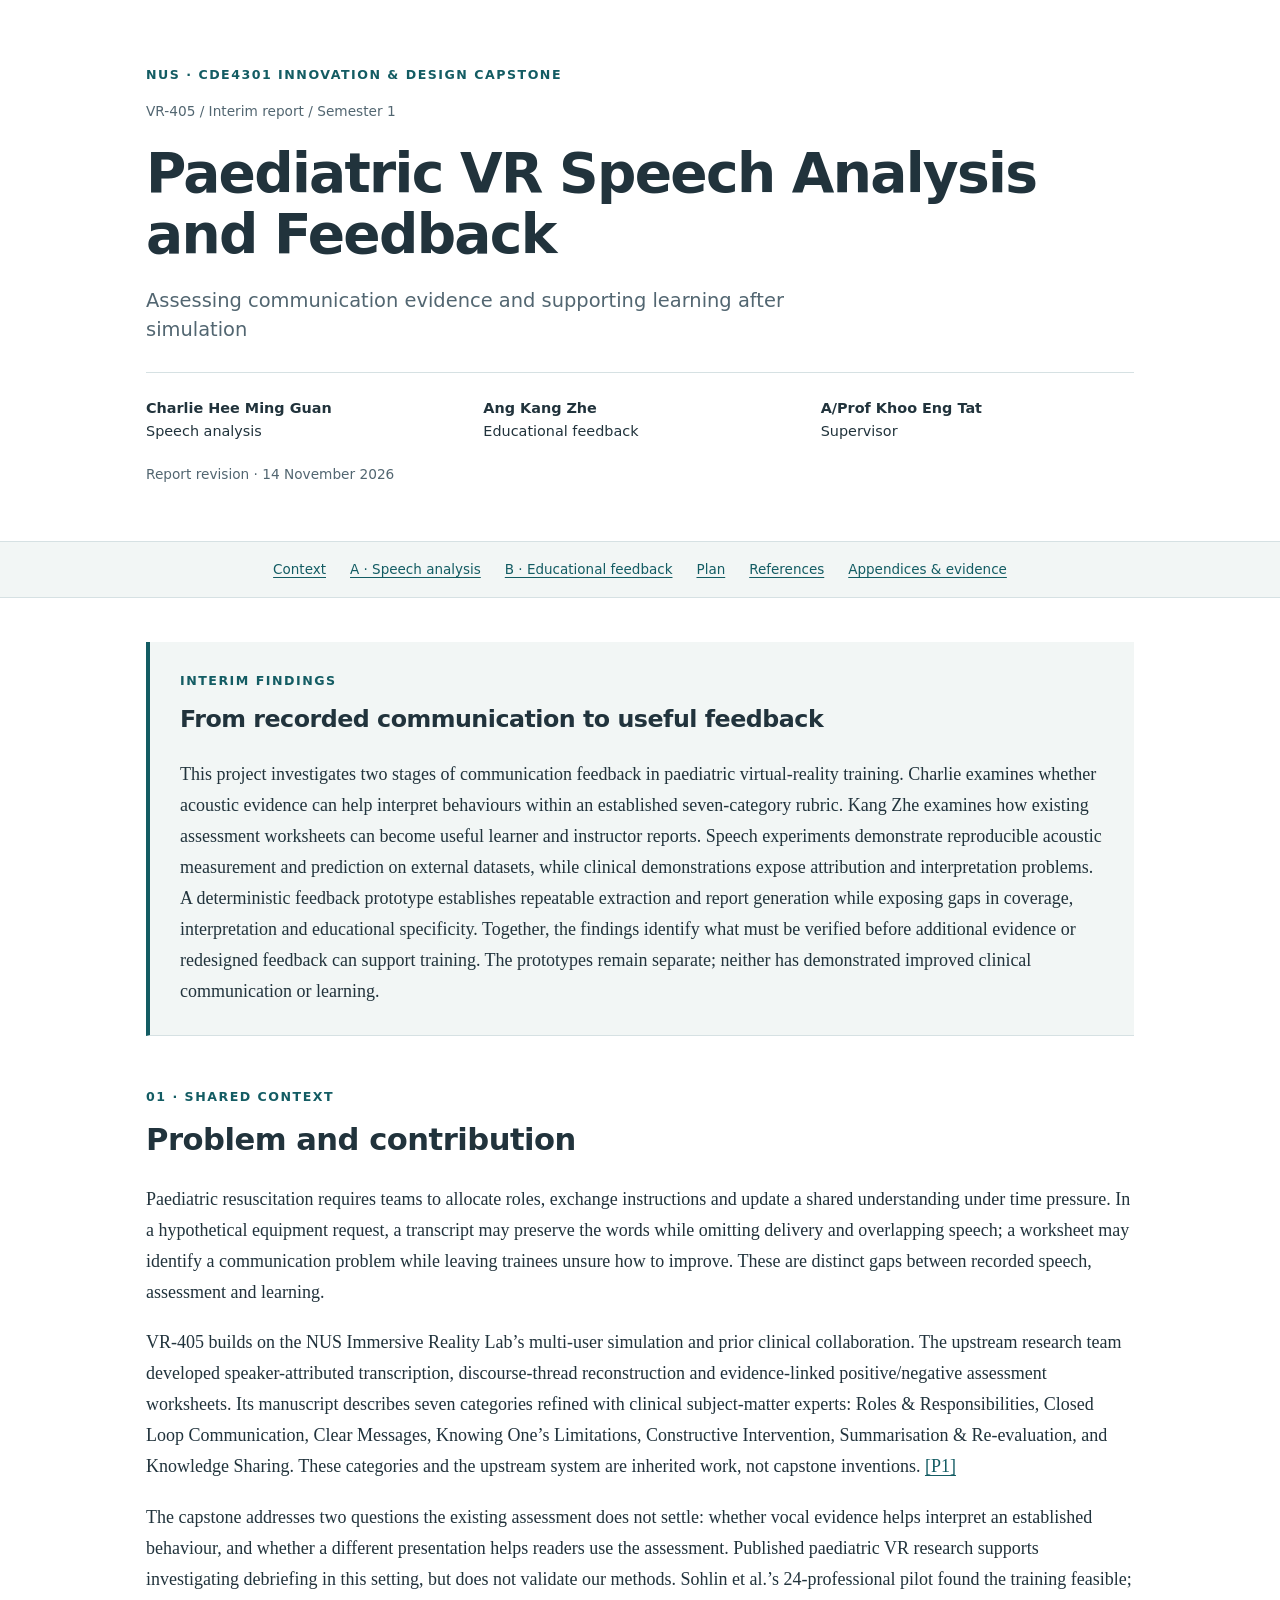
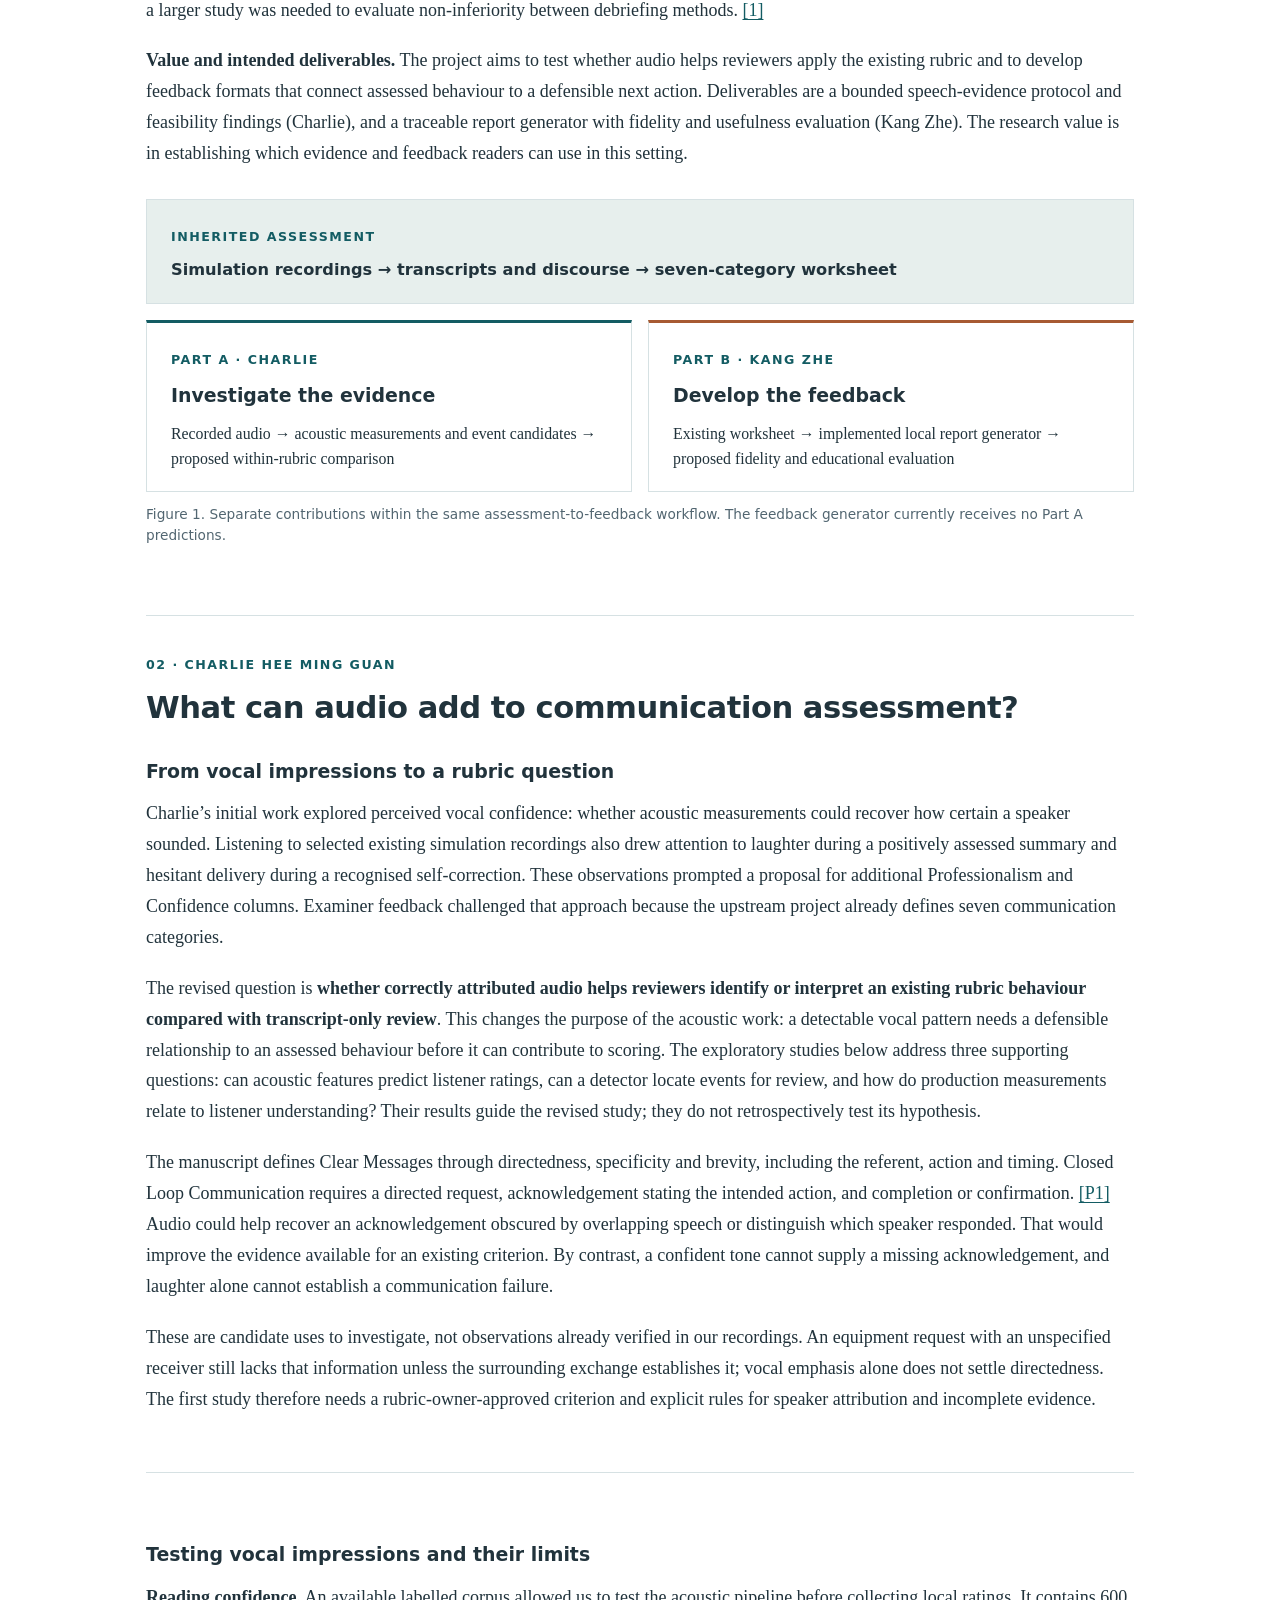
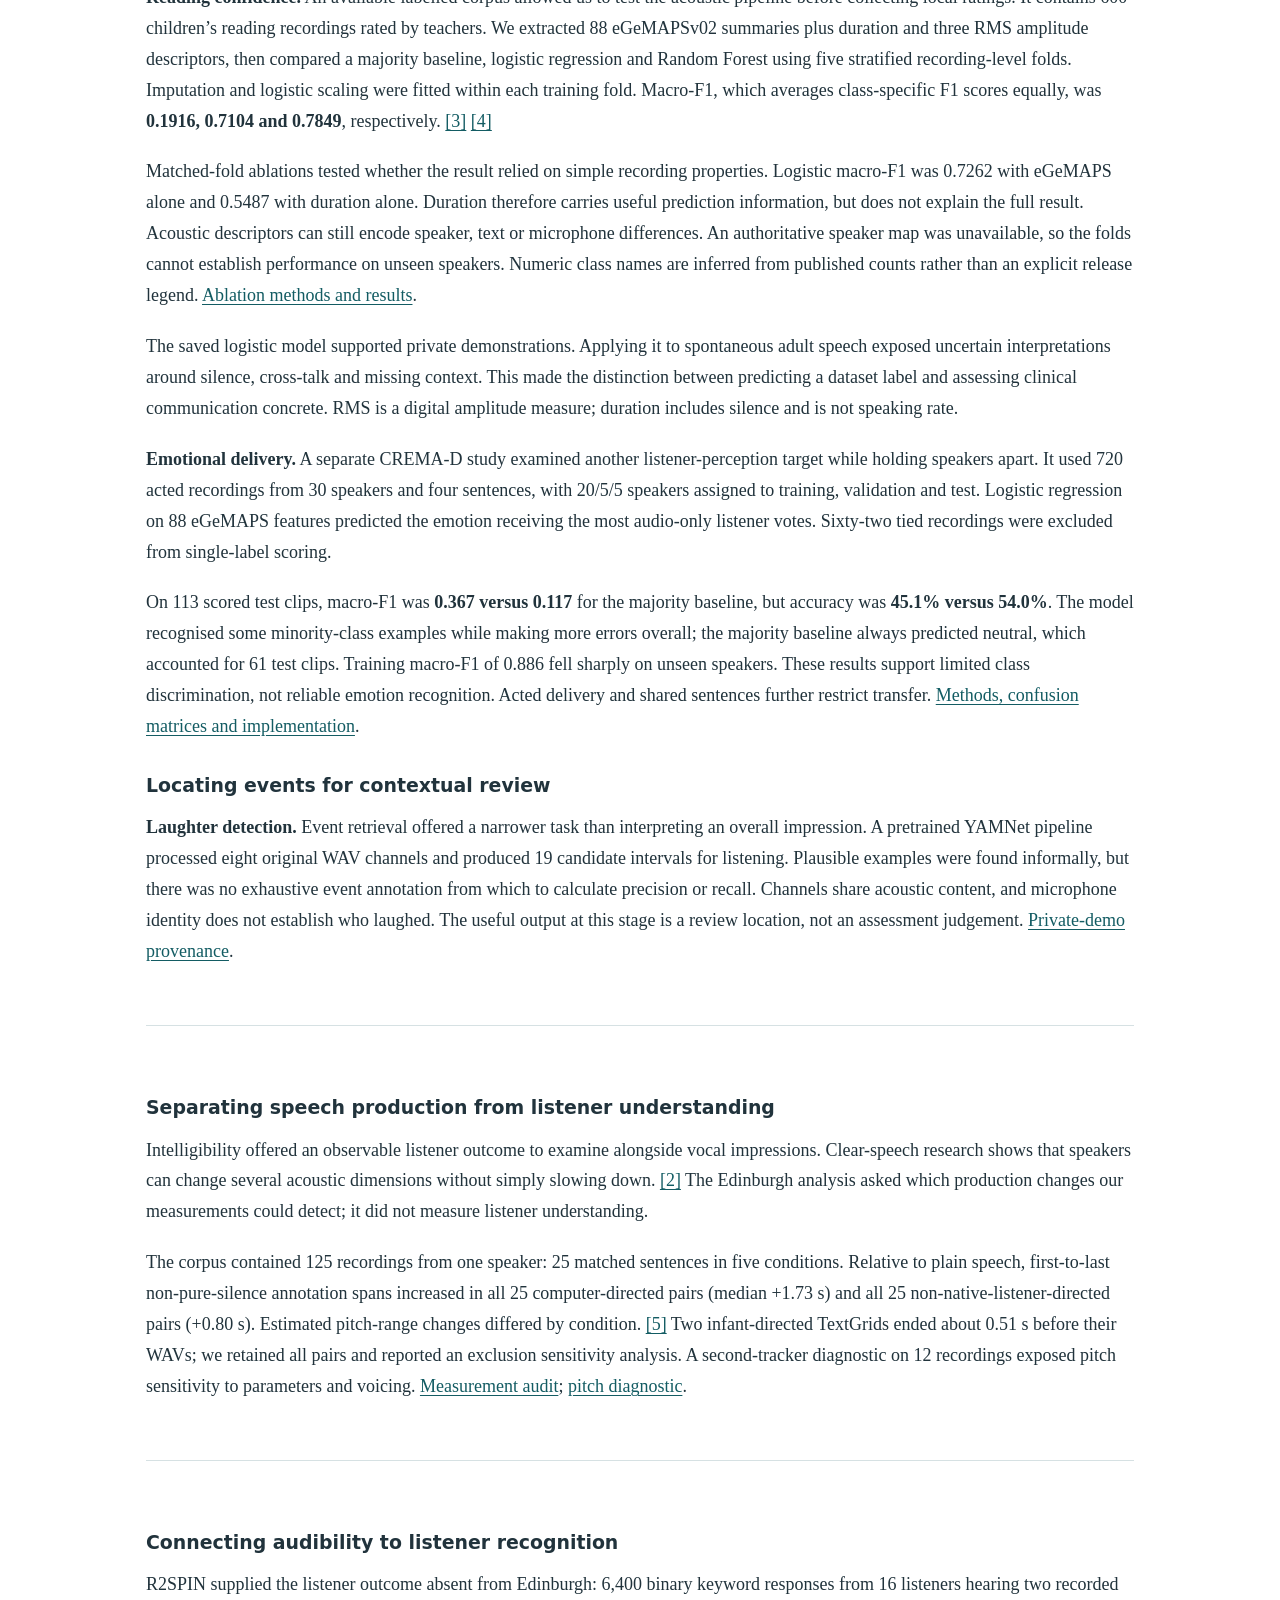
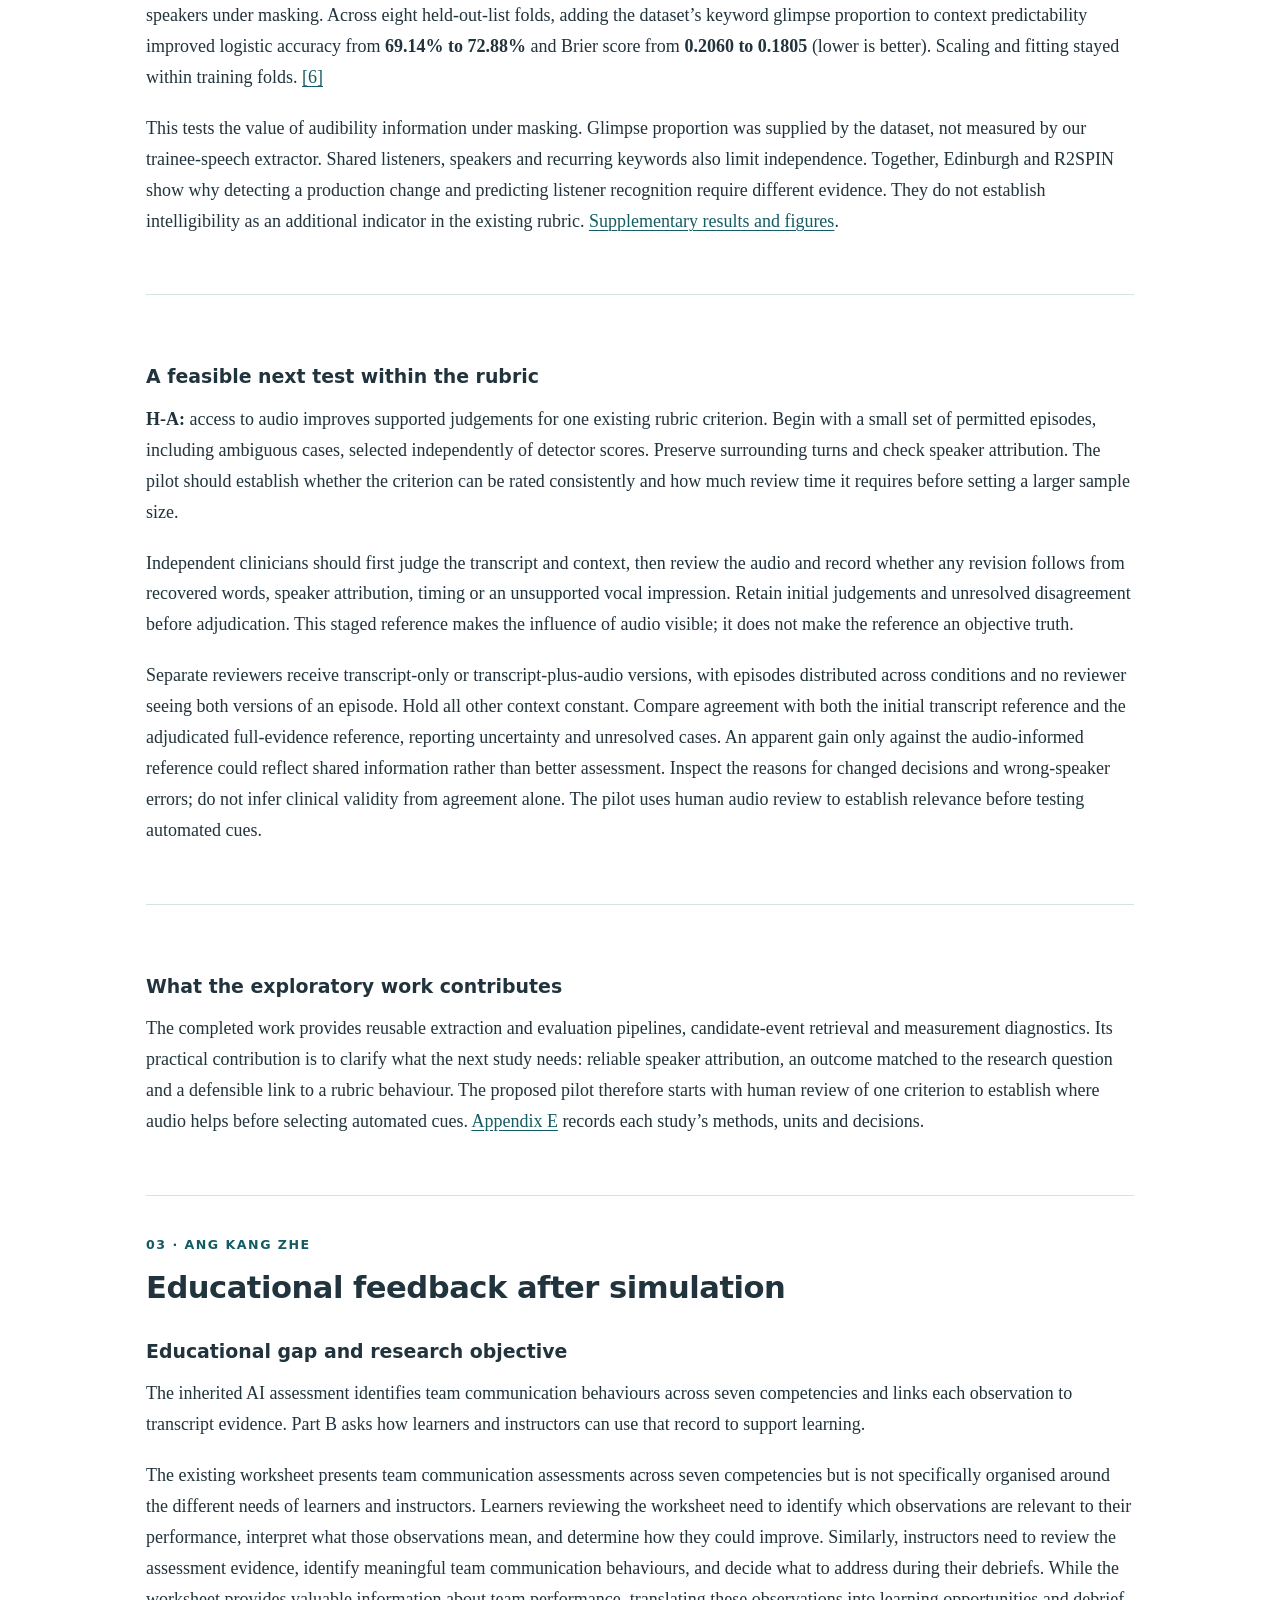
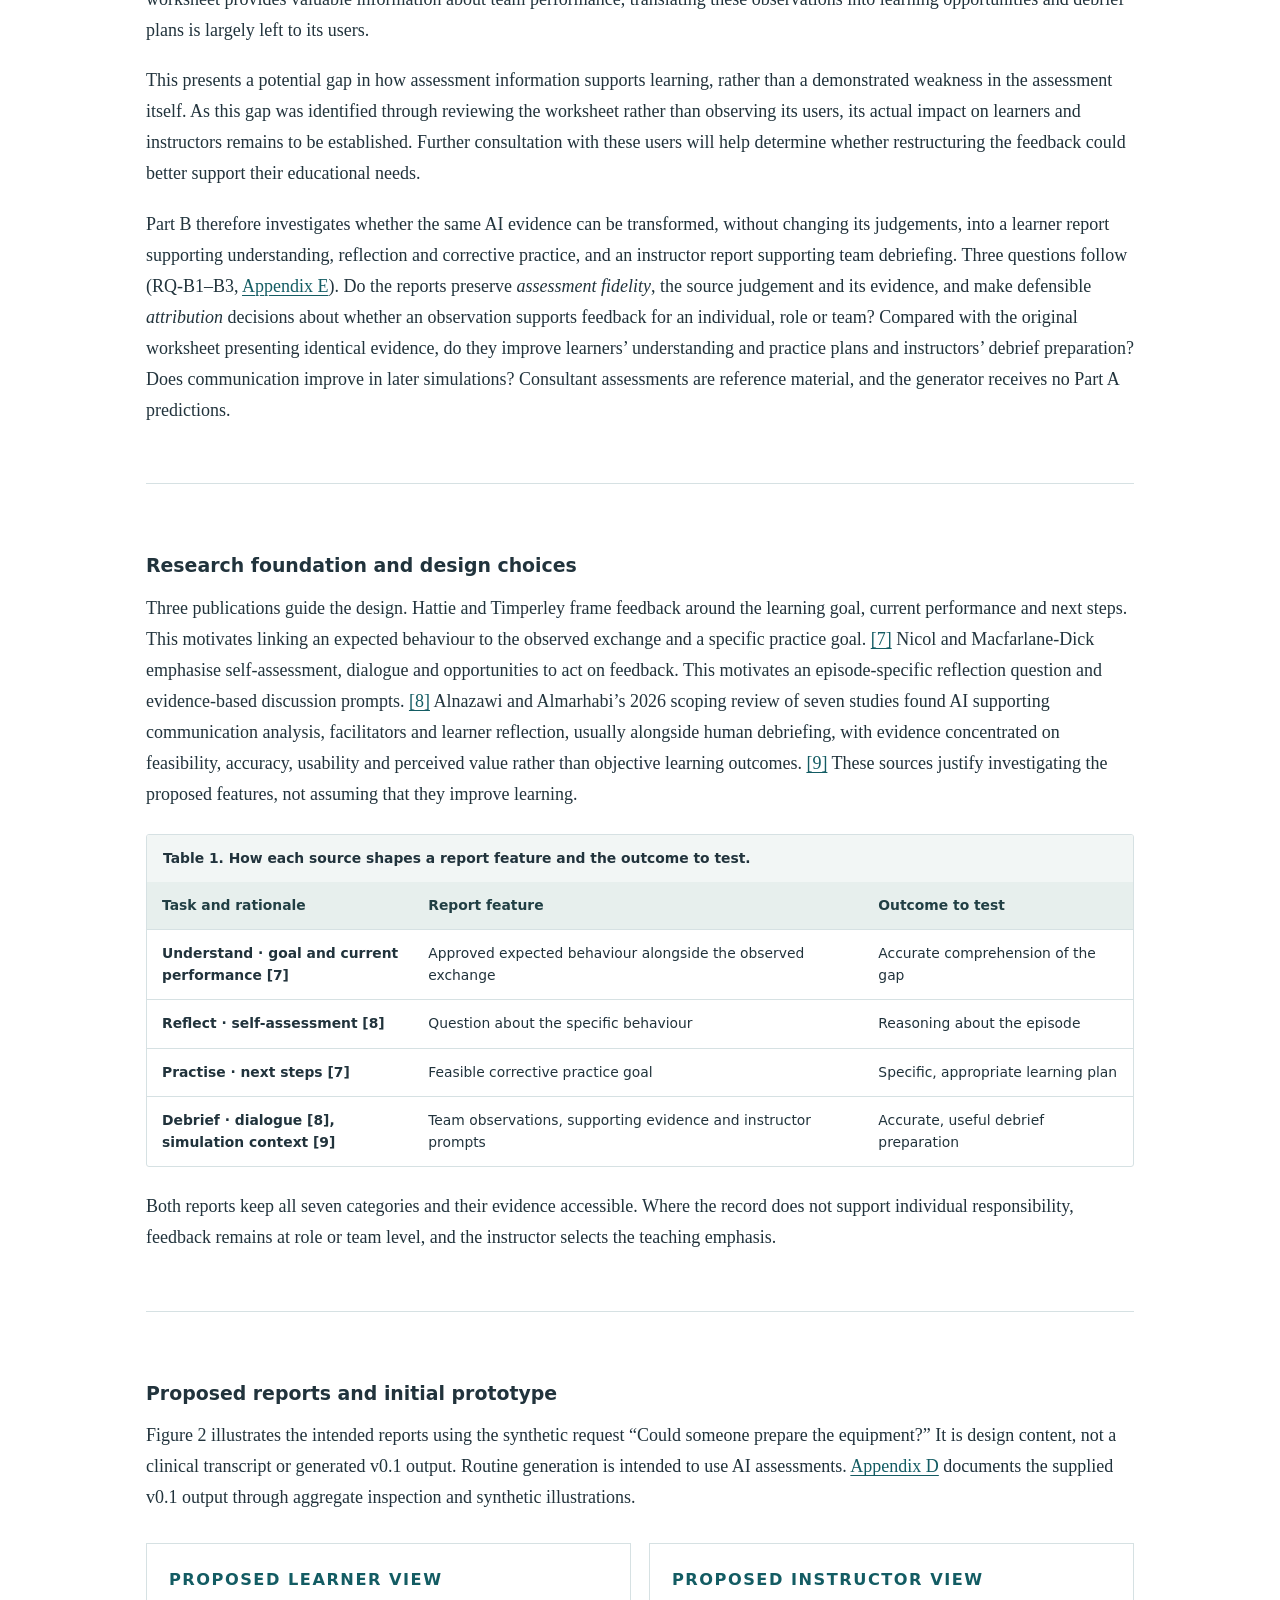
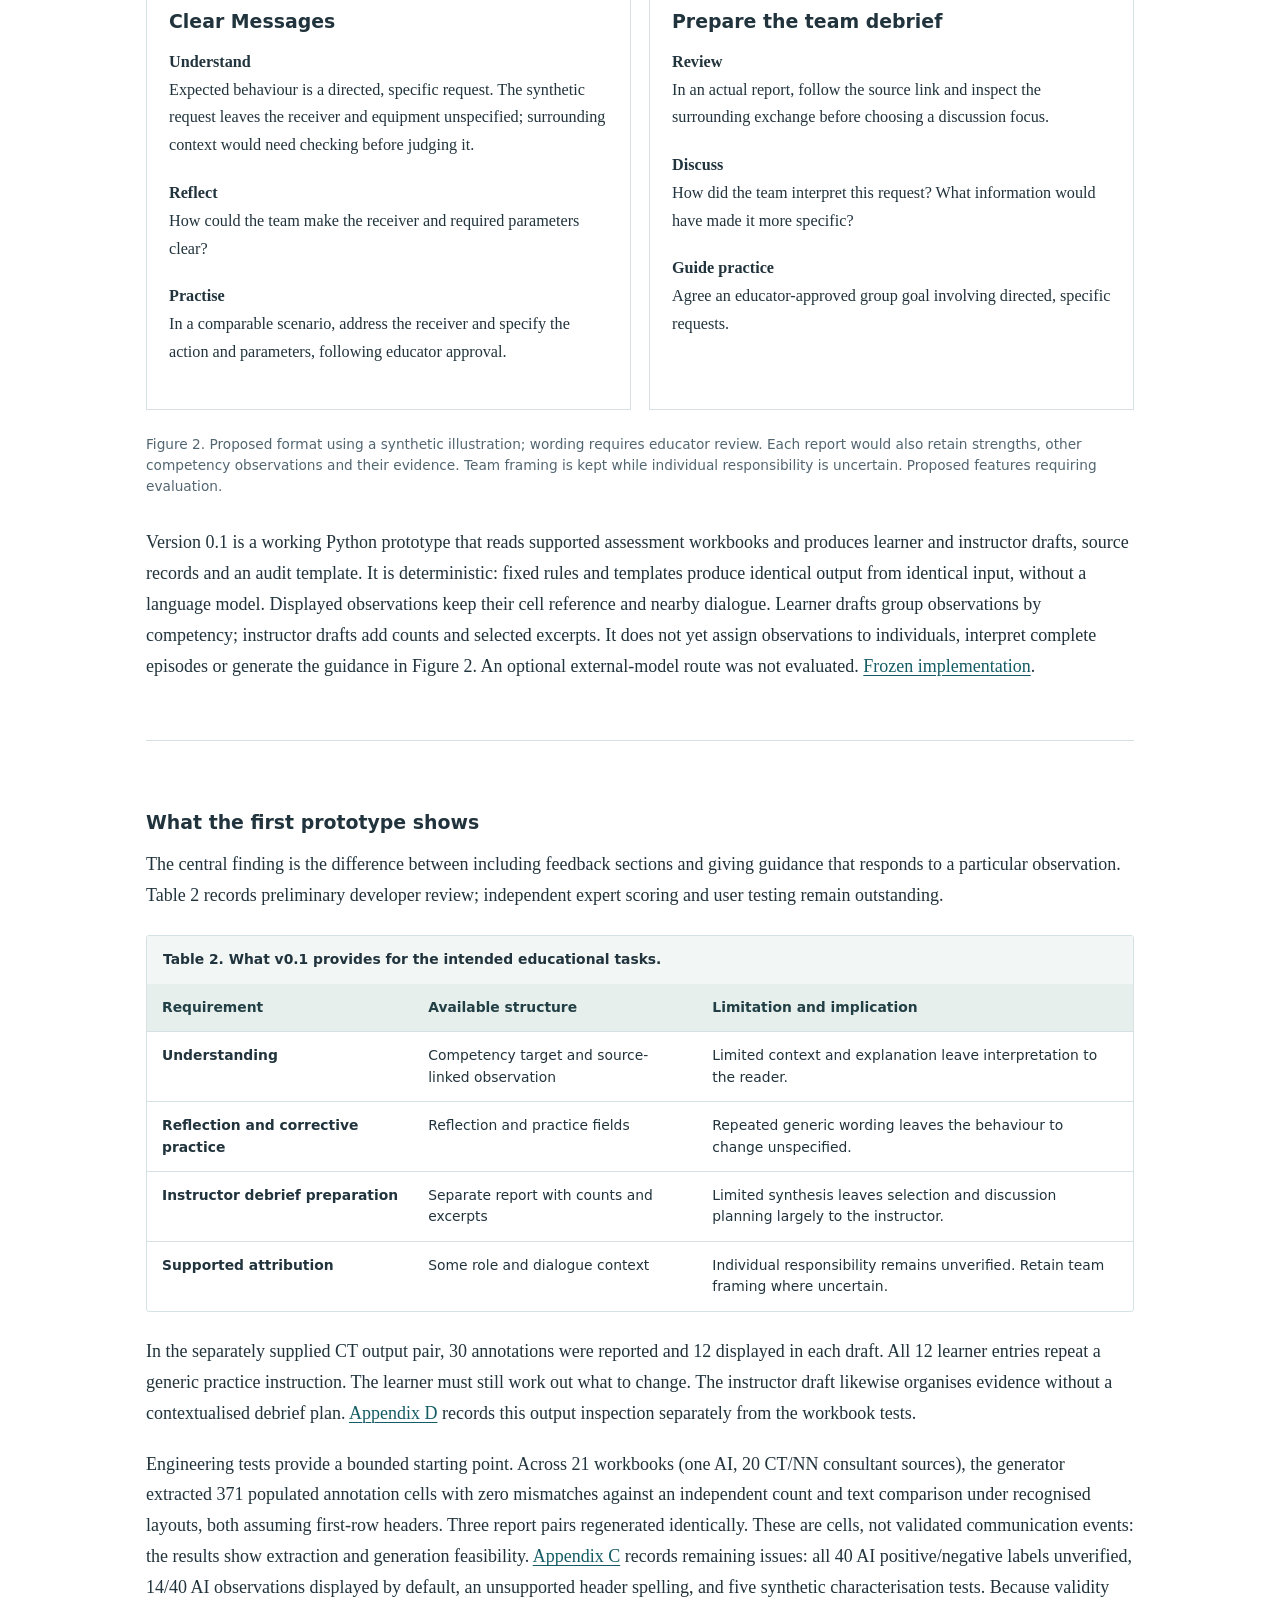
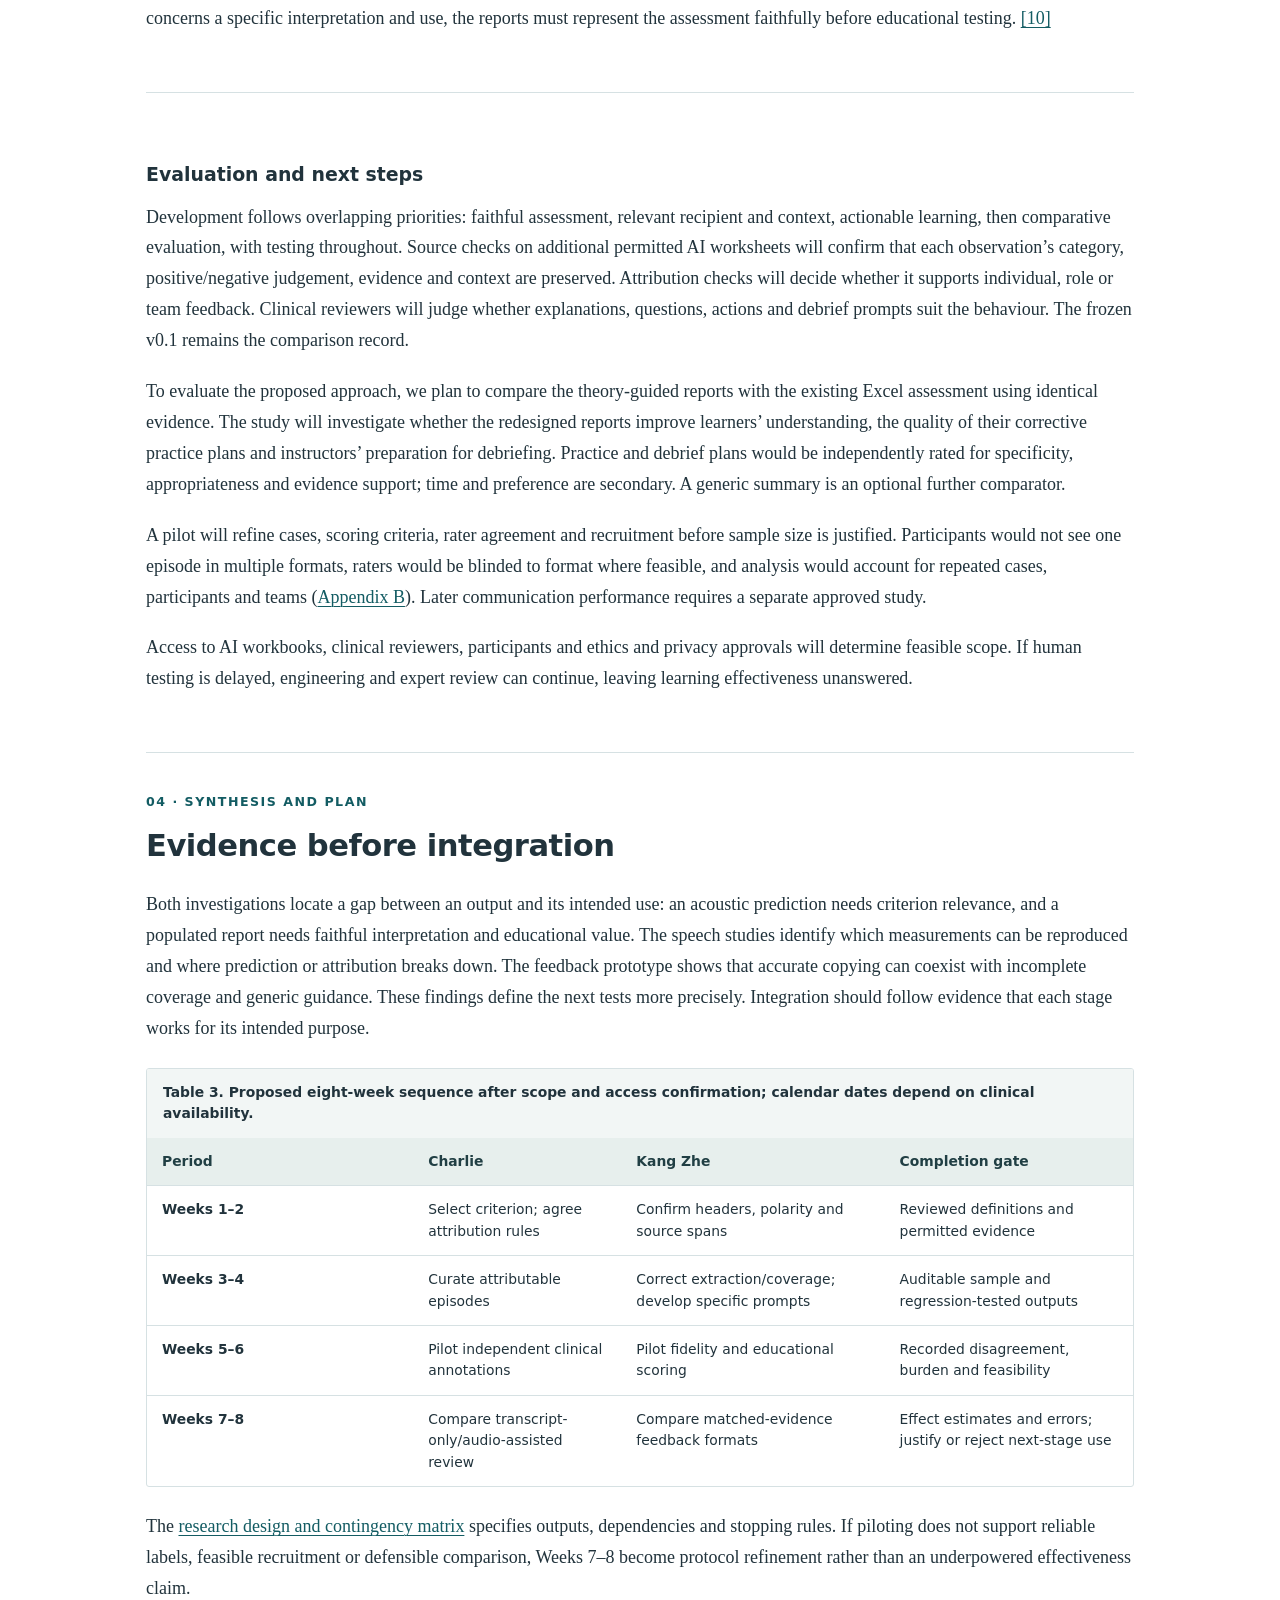
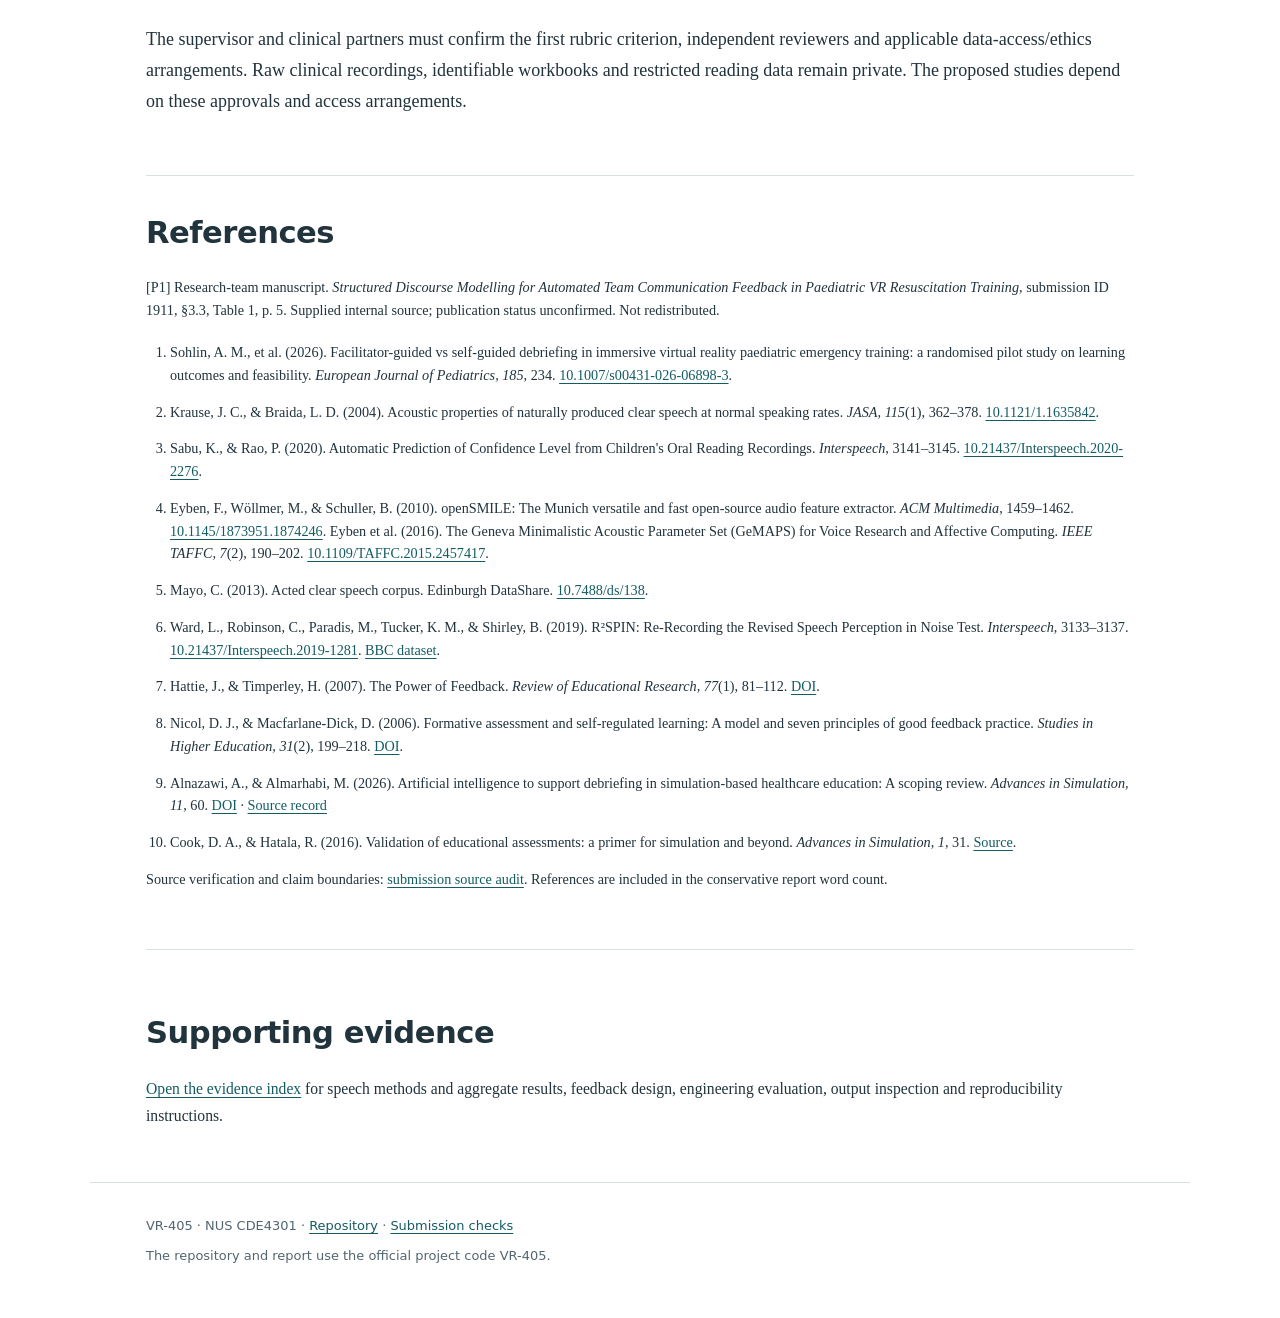
==== commit 7d78363c: "Align final citations and submission review navigation" ====
--- a/index.html
+++ b/index.html
@@ -49,12 +49,12 @@
 <p>Part B therefore investigates whether the same AI evidence can be transformed, without changing its judgements, into a learner report supporting understanding, reflection and corrective practice, and an instructor report supporting team debriefing. Three questions follow (RQ-B1–B3, <a href="docs/project-design.html#planned">Appendix E</a>). Do the reports preserve <em>assessment fidelity</em>, the source judgement and its evidence, and make defensible <em>attribution</em> decisions about whether an observation supports feedback for an individual, role or team? Compared with the original worksheet presenting identical evidence, do they improve learners’ understanding and practice plans and instructors’ debrief preparation? Does communication improve in later simulations? Consultant assessments are reference material, and the generator receives no Part A predictions.</p>
 </section>
 <section id="feedback-theory" data-part="kang_zhe"><h3>Research foundation and design choices</h3>
-<p>Three publications guide the design. Hattie and Timperley frame feedback around the learning goal, current performance and next steps. This motivates linking an expected behaviour to the observed exchange and a specific practice goal. <a id="cite-feedback-hattie" href="#ref-hattie">[7]</a> Nicol and Macfarlane-Dick emphasise self-assessment, dialogue and opportunities to act on feedback. This motivates an episode-specific reflection question and evidence-based discussion prompts. <a id="cite-feedback-nicol" href="#ref-nicol">[8]</a> Alnazawi and Almarhabi’s 2026 scoping review of seven studies found AI supporting communication analysis, facilitators and learner reflection, usually alongside human debriefing, with evidence concentrated on feasibility, accuracy, usability and perceived value rather than objective learning outcomes. <a href="#ref-alnazawi">[10]</a> These sources justify investigating the proposed features, not assuming that they improve learning.</p>
+<p>Three publications guide the design. Hattie and Timperley frame feedback around the learning goal, current performance and next steps. This motivates linking an expected behaviour to the observed exchange and a specific practice goal. <a id="cite-feedback-hattie" href="#ref-hattie">[7]</a> Nicol and Macfarlane-Dick emphasise self-assessment, dialogue and opportunities to act on feedback. This motivates an episode-specific reflection question and evidence-based discussion prompts. <a id="cite-feedback-nicol" href="#ref-nicol">[8]</a> Alnazawi and Almarhabi’s 2026 scoping review of seven studies found AI supporting communication analysis, facilitators and learner reflection, usually alongside human debriefing, with evidence concentrated on feasibility, accuracy, usability and perceived value rather than objective learning outcomes. <a href="#ref-alnazawi">[9]</a> These sources justify investigating the proposed features, not assuming that they improve learning.</p>
 <div class="table-scroll" role="region" tabindex="0" aria-label="Educational rationale and report features"><table><caption>Table 1. How each source shapes a report feature and the outcome to test.</caption><thead><tr><th scope="col">Task and rationale</th><th scope="col">Report feature</th><th scope="col">Outcome to test</th></tr></thead><tbody>
 <tr><th scope="row">Understand · goal and current performance [7]</th><td>Approved expected behaviour alongside the observed exchange</td><td>Accurate comprehension of the gap</td></tr>
 <tr><th scope="row">Reflect · self-assessment [8]</th><td>Question about the specific behaviour</td><td>Reasoning about the episode</td></tr>
 <tr><th scope="row">Practise · next steps [7]</th><td>Feasible corrective practice goal</td><td>Specific, appropriate learning plan</td></tr>
-<tr><th scope="row">Debrief · dialogue [8], simulation context [10]</th><td>Team observations, supporting evidence and instructor prompts</td><td>Accurate, useful debrief preparation</td></tr>
+<tr><th scope="row">Debrief · dialogue [8], simulation context [9]</th><td>Team observations, supporting evidence and instructor prompts</td><td>Accurate, useful debrief preparation</td></tr>
 </tbody></table></div>
 <p>Both reports keep all seven categories and their evidence accessible. Where the record does not support individual responsibility, feedback remains at role or team level, and the instructor selects the teaching emphasis.</p>
 </section>
@@ -84,7 +84,7 @@
 <tr><th scope="row">Supported attribution</th><td>Some role and dialogue context</td><td>Individual responsibility remains unverified. Retain team framing where uncertain.</td></tr>
 </tbody></table></div>
 <p>In the separately supplied CT output pair, 30 annotations were reported and 12 displayed in each draft. All 12 learner entries repeat a generic practice instruction. The learner must still work out what to change. The instructor draft likewise organises evidence without a contextualised debrief plan. <a href="docs/feedback/output-v01.html">Appendix D</a> records this output inspection separately from the workbook tests.</p>
-<p>Engineering tests provide a bounded starting point. Across 21 workbooks (one AI, 20 CT/NN consultant sources), the generator extracted 371 populated annotation cells with zero mismatches against an independent count and text comparison under recognised layouts, both assuming first-row headers. Three report pairs regenerated identically. These are cells, not validated communication events: the results show extraction and generation feasibility. <a href="docs/feedback/evaluation-v01.html">Appendix C</a> records remaining issues: all 40 AI positive/negative labels unverified, 14/40 AI observations displayed by default, an unsupported header spelling, and five synthetic characterisation tests. Because validity concerns a specific interpretation and use, the reports must represent the assessment faithfully before educational testing. <a id="cite-feedback-validity" href="#ref-validity">[13]</a></p>
+<p>Engineering tests provide a bounded starting point. Across 21 workbooks (one AI, 20 CT/NN consultant sources), the generator extracted 371 populated annotation cells with zero mismatches against an independent count and text comparison under recognised layouts, both assuming first-row headers. Three report pairs regenerated identically. These are cells, not validated communication events: the results show extraction and generation feasibility. <a href="docs/feedback/evaluation-v01.html">Appendix C</a> records remaining issues: all 40 AI positive/negative labels unverified, 14/40 AI observations displayed by default, an unsupported header spelling, and five synthetic characterisation tests. Because validity concerns a specific interpretation and use, the reports must represent the assessment faithfully before educational testing. <a id="cite-feedback-validity" href="#ref-validity">[10]</a></p>
 </section>
 <section id="feedback-discussion" data-part="kang_zhe"><h3>Evaluation and next steps</h3>
 <p>Development follows overlapping priorities: faithful assessment, relevant recipient and context, actionable learning, then comparative evaluation, with testing throughout. Source checks on additional permitted AI worksheets will confirm that each observation’s category, positive/negative judgement, evidence and context are preserved. Attribution checks will decide whether it supports individual, role or team feedback. Clinical reviewers will judge whether explanations, questions, actions and debrief prompts suit the behaviour. The frozen v0.1 remains the comparison record.</p>
@@ -112,8 +112,5 @@
 <li id="ref-ward">Ward, L., Robinson, C., Paradis, M., Tucker, K. M., &amp; Shirley, B. (2019). R²SPIN: Re-Recording the Revised Speech Perception in Noise Test. <em>Interspeech</em>, 3133–3137. <a href="https://www.isca-archive.org/interspeech_2019/ward19b_interspeech.html">10.21437/Interspeech.2019-1281</a>. <a href="https://github.com/bbc/r2spin">BBC dataset</a>.</li>
 <li id="ref-hattie" tabindex="-1">Hattie, J., &amp; Timperley, H. (2007). The Power of Feedback. <em>Review of Educational Research, 77</em>(1), 81–112. <a href="https://doi.org/10.3102/003465430298487">DOI</a>.</li>
 <li id="ref-nicol" tabindex="-1">Nicol, D. J., &amp; Macfarlane-Dick, D. (2006). Formative assessment and self-regulated learning: A model and seven principles of good feedback practice. <em>Studies in Higher Education, 31</em>(2), 199–218. <a href="https://doi.org/10.1080/03075070600572090">DOI</a>.</li>
-<li id="ref-little">Little, T., Dawson, P., Boud, D., &amp; Tai, J. (2024). Can students’ feedback literacy be improved? A scoping review of interventions. <em>Assessment &amp; Evaluation in Higher Education, 49</em>(1), 39–52. <a href="https://doi.org/10.1080/02602938.2023.2177613">DOI</a> · <a href="https://opus.lib.uts.edu.au/handle/10453/179199">Source record</a></li>
 <li id="ref-alnazawi">Alnazawi, A., &amp; Almarhabi, M. (2026). Artificial intelligence to support debriefing in simulation-based healthcare education: A scoping review. <em>Advances in Simulation, 11</em>, 60. <a href="https://doi.org/10.1186/s41077-026-00447-6">DOI</a> · <a href="https://link.springer.com/article/10.1186/s41077-026-00447-6">Source record</a></li>
-<li id="ref-duff">Duff, J. P., Morse, K. J., Seelandt, J., Gross, I. T., Lydston, M., Sargeant, J., Dieckmann, P., Allen, J. A., Rudolph, J. W., &amp; Kolbe, M. (2024). Debriefing methods for simulation in healthcare: A systematic review. <em>Simulation in Healthcare, 19</em>(1S), S112–S121. <a href="https://doi.org/10.1097/SIH.0000000000000765">DOI</a> · <a href="https://pubmed.ncbi.nlm.nih.gov/38240623/">Source record</a></li>
-<li id="ref-kiyak">Kıyak, Y. S., İş-Kara, T., &amp; Emekli, E. (2026). Applications and outcomes of large-language-model-generated feedback in undergraduate medical education: A scoping review. <em>Medical Science Educator, 36</em>(1), 81–99. <a href="https://doi.org/10.1007/s40670-025-02621-3">DOI</a> · <a href="https://link.springer.com/article/10.1007/s40670-025-02621-3">Source record</a></li>
 <li id="ref-validity" tabindex="-1">Cook, D. A., &amp; Hatala, R. (2016). Validation of educational assessments: a primer for simulation and beyond. <em>Advances in Simulation, 1</em>, 31. <a href="https://advancesinsimulation.biomedcentral.com/articles/10.1186/s41077-016-0033-y">Source</a>.</li></ol><p>Source verification and claim boundaries: <a href="docs/references/submission-source-audit.md">submission source audit</a>. References are included in the conservative report word count.</p></section></main><section id="appendices" class="backmatter"><h2>Supporting evidence</h2><p><a href="docs/evidence.html">Open the evidence index</a> for speech methods and aggregate results, feedback design, engineering evaluation, output inspection and reproducibility instructions.</p></section><footer>VR-405 · NUS CDE4301 · <a href="https://github.com/Charlieheemg/VR-405">Repository</a> · <a href="docs/final-review.md">Submission checks</a><p>The repository and report use the official project code VR-405.</p></footer></body></html>
